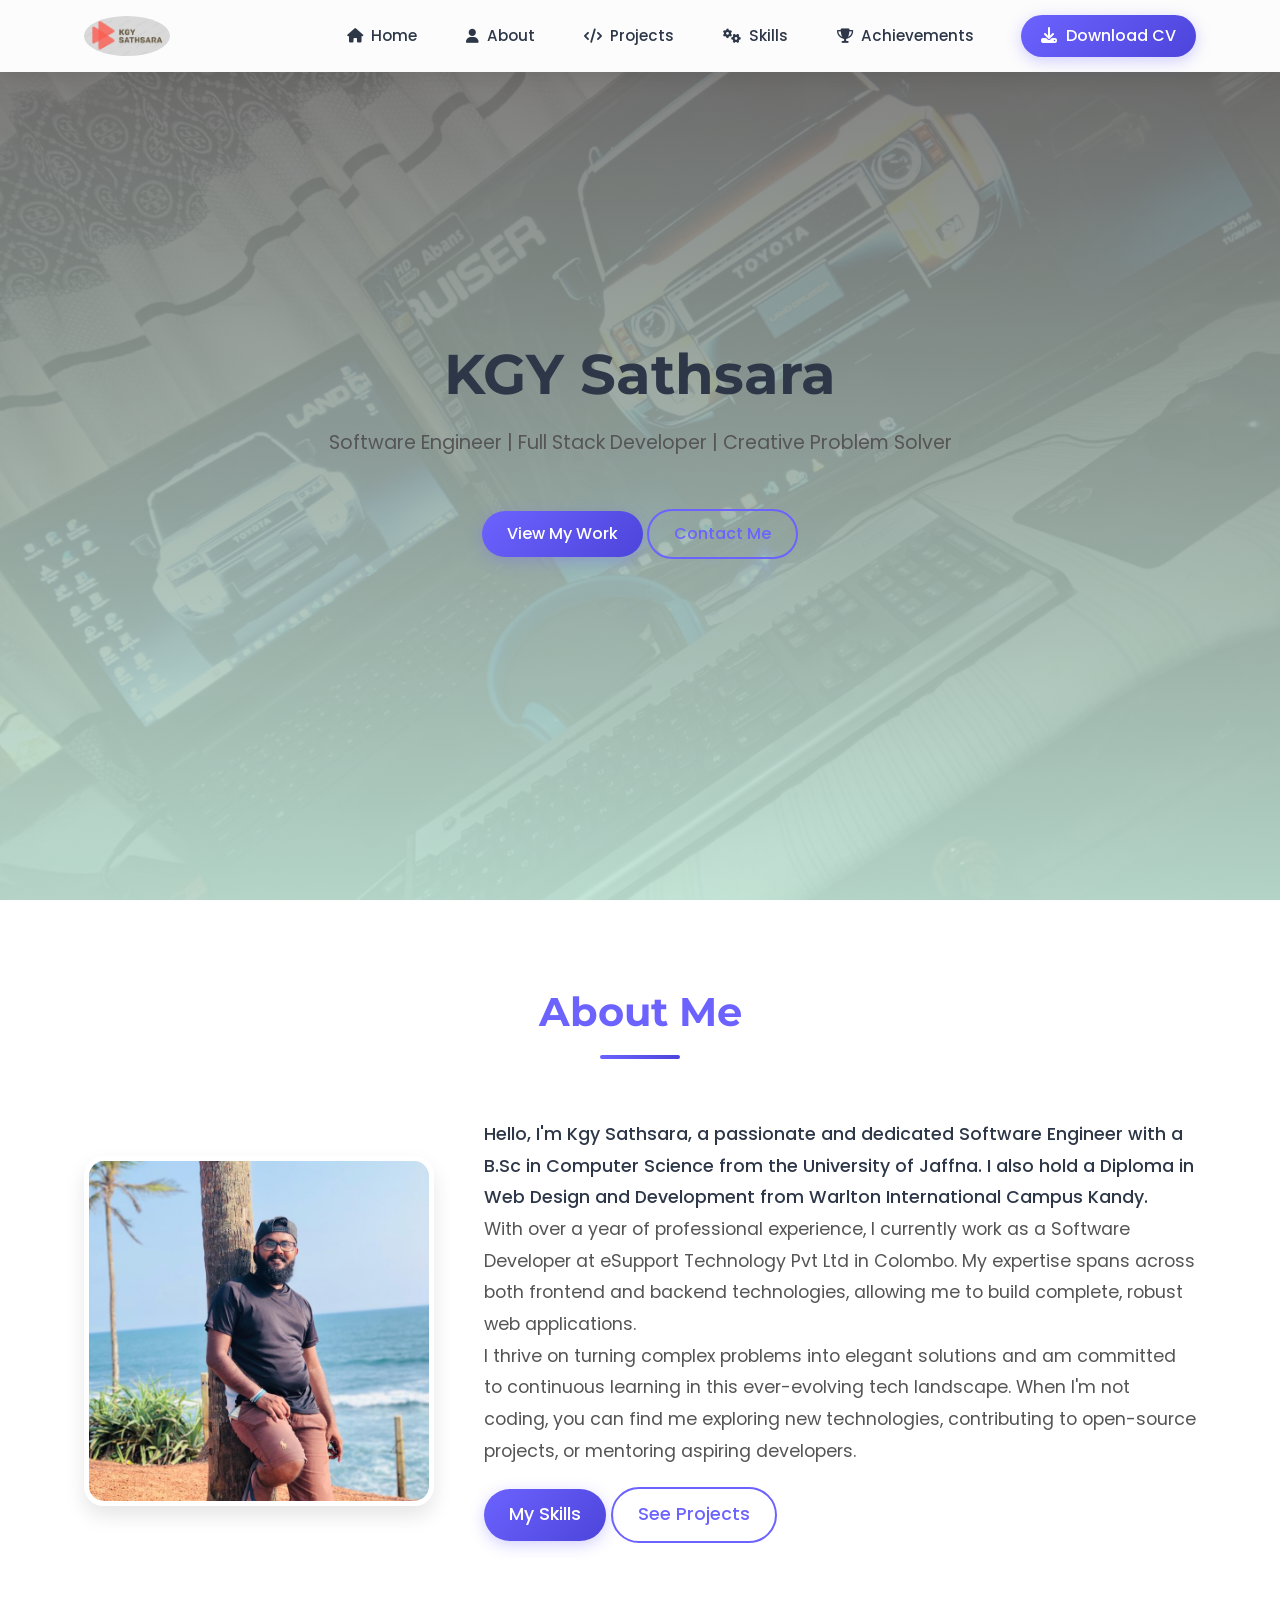
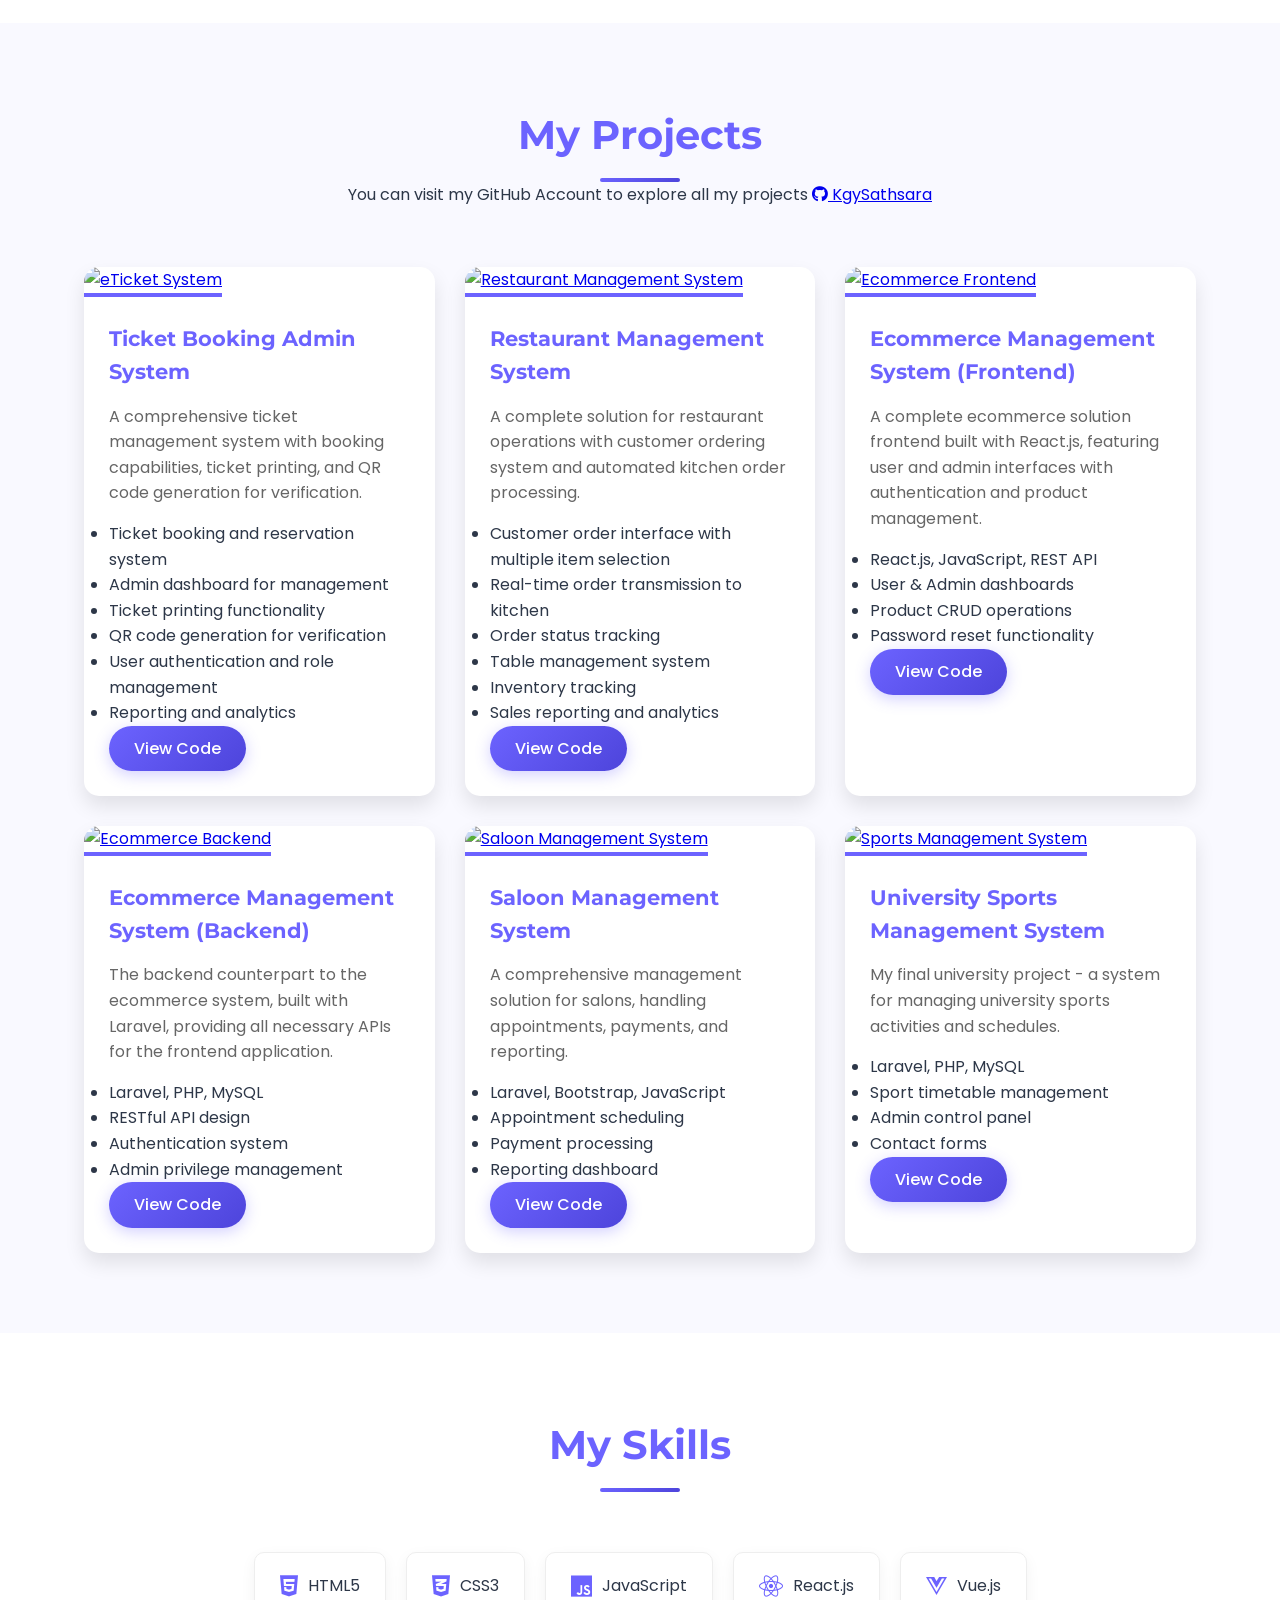
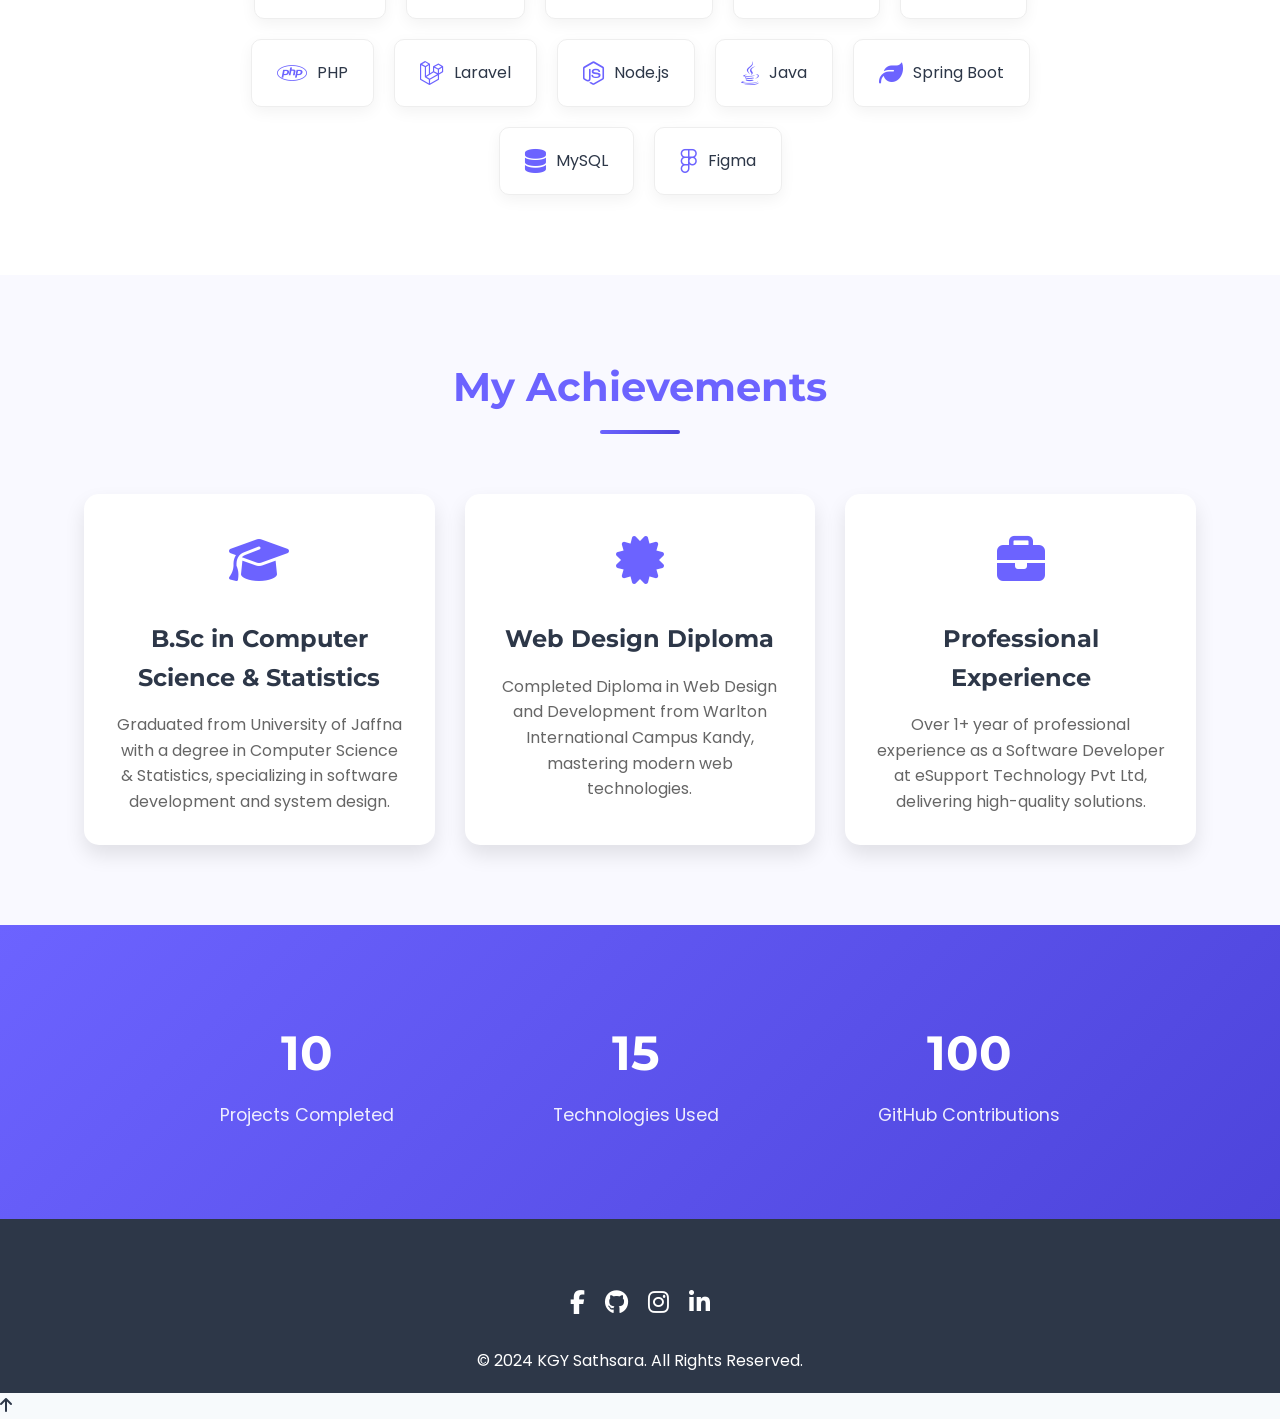
==== index.html @ 672bf0e6 "change UI" ====
<!DOCTYPE html>
<html lang="en">
<head>
    <meta charset="UTF-8">
    <meta name="viewport" content="width=device-width, initial-scale=1.0">
    <title>KGY Sathsara | Software Engineer</title>
    <link rel="stylesheet" href="https://cdnjs.cloudflare.com/ajax/libs/font-awesome/6.4.0/css/all.min.css">
    <link href="https://fonts.googleapis.com/css2?family=Poppins:wght@300;400;500;600;700&family=Montserrat:wght@400;600;700&display=swap" rel="stylesheet">
    <style>
        :root {
            --primary: #6c63ff;
            --secondary: #4d44db;
            --accent: #ff6584;
            --dark: #2d3748;
            --light: #f7fafc;
            --gradient: linear-gradient(135deg, var(--primary), var(--secondary));
            --shadow: 0 10px 20px rgba(0,0,0,0.1);
            --transition: all 0.3s ease;
        }
    
        * {
            margin: 0;
            padding: 0;
            box-sizing: border-box;
        }
    
        body {
            font-family: 'Poppins', sans-serif;
            line-height: 1.6;
            color: var(--dark);
            background-color: var(--light);
            overflow-x: hidden;
        }
    
        h1, h2, h3, h4 {
            font-family: 'Montserrat', sans-serif;
            font-weight: 700;
        }
    
        .container {
            width: 90%;
            max-width: 1200px;
            margin: 0 auto;
            padding: 0 20px;
        }
    
        section {
            padding: 80px 0;
        }
    
        .section-title {
            text-align: center;
            margin-bottom: 60px;
            position: relative;
        }
    
        .section-title h2 {
            font-size: 2.5rem;
            color: var(--primary);
            display: inline-block;
            position: relative;
            padding-bottom: 15px;
        }
    
        .section-title h2::after {
            content: '';
            position: absolute;
            bottom: 0;
            left: 50%;
            transform: translateX(-50%);
            width: 80px;
            height: 4px;
            background: var(--gradient);
            border-radius: 2px;
        }
    
        /* Header & Navigation */
        header {
            position: fixed;
            top: 0;
            left: 0;
            width: 100%;
            z-index: 1000;
            background-color: rgba(255, 255, 255, 0.98);
            box-shadow: 0 2px 20px rgba(0, 0, 0, 0.1);
            transition: var(--transition);
            backdrop-filter: blur(10px);
            -webkit-backdrop-filter: blur(10px);
        }
    
        header.scrolled {
            box-shadow: 0 5px 30px rgba(0, 0, 0, 0.15);
        }
    
        nav {
            display: flex;
            justify-content: space-between;
            align-items: center;
            padding: 15px 0;
        }
    
        .logo {
            display: flex;
            align-items: center;
            gap: 10px;
        }
    
        .logo img {
            height: 40px;
            width: auto;
            border-radius: 50%;
            transition: var(--transition);
        }
    
        .logo-text {
            font-family: 'Montserrat', sans-serif;
            font-weight: 700;
            font-size: 1.2rem;
            color: var(--dark);
        }
    
        .nav-links {
            display: flex;
            list-style: none;
            align-items: center;
        }
    
        .nav-links li {
            margin-left: 25px;
        }
    
        .nav-item {
            text-decoration: none;
            color: var(--dark);
            font-weight: 500;
            font-size: 0.95rem;
            transition: var(--transition);
            display: flex;
            align-items: center;
            gap: 8px;
            padding: 8px 12px;
            border-radius: 8px;
        }
    
        .nav-item:hover {
            color: var(--primary);
            background: rgba(108, 99, 255, 0.1);
        }
    
        .nav-item i {
            font-size: 0.9rem;
        }
    
        .nav-btn {
            padding: 8px 20px !important;
            margin-left: 10px;
        }
    
        .nav-btn i {
            margin-right: 5px;
        }
    
        .burger {
            display: none;
            cursor: pointer;
            flex-direction: column;
            justify-content: space-between;
            width: 24px;
            height: 18px;
        }
    
        .burger-line {
            height: 2px;
            width: 100%;
            background-color: var(--dark);
            transition: var(--transition);
        }
    
        .burger.active .burger-line:nth-child(1) {
            transform: translateY(8px) rotate(45deg);
        }
    
        .burger.active .burger-line:nth-child(2) {
            opacity: 0;
        }
    
        .burger.active .burger-line:nth-child(3) {
            transform: translateY(-8px) rotate(-45deg);
        }
    
        /* Responsive Navigation */
        @media (max-width: 992px) {
            .nav-links li {
                margin-left: 15px;
            }
        }
    
        @media (max-width: 768px) {
            .nav-links {
                position: fixed;
                top: 70px;
                left: -100%;
                width: 80%;
                height: calc(100vh - 70px);
                background: white;
                flex-direction: column;
                align-items: flex-start;
                justify-content: flex-start;
                transition: var(--transition);
                box-shadow: 5px 10px 30px rgba(0, 0, 0, 0.1);
                padding: 30px;
                border-radius: 0 15px 15px 0;
            }
    
            .nav-links.active {
                left: 0;
            }
    
            .nav-links li {
                margin: 0 0 20px 0;
                width: 100%;
            }
    
            .nav-item {
                padding: 12px 15px;
                width: 100%;
            }
    
            .nav-btn {
                margin: 20px 0 0 0;
                width: 100%;
                text-align: center;
                justify-content: center;
            }
    
            .burger {
                display: flex;
            }
        }
    
        /* Hero Section */
        #home {
            height: 100vh;
            display: flex;
            align-items: center;
            background: linear-gradient(rgba(110, 106, 106, 0.9), rgba(197, 233, 219, 0.9)), 
                        url('./images/home.jpg') no-repeat center center/cover;
            text-align: center;
        }
    
        .home-content {
            max-width: 800px;
            margin: 0 auto;
        }
    
        .home-content h1 {
            font-size: 3.5rem;
            margin-bottom: 20px;
            color: var(--dark);
            line-height: 1.2;
        }
    
        .home-content p {
            font-size: 1.2rem;
            margin-bottom: 30px;
            color: #555;
        }
    
        .home-content .btn {
            margin-top: 20px;
        }
    
        /* Buttons */
        .btn {
            display: inline-block;
            background: var(--gradient);
            color: white;
            padding: 10px 25px;
            border-radius: 30px;
            text-decoration: none;
            font-weight: 500;
            transition: var(--transition);
            box-shadow: 0 4px 15px rgba(108, 99, 255, 0.3);
            border: none;
            cursor: pointer;
        }
    
        .btn:hover {
            transform: translateY(-3px);
            box-shadow: 0 7px 20px rgba(108, 99, 255, 0.4);
        }
    
        .btn-outline {
            background: transparent;
            border: 2px solid var(--primary);
            color: var(--primary);
            box-shadow: none;
        }
    
        .btn-outline:hover {
            background: var(--gradient);
            color: white;
        }
    
        /* About Section */
        .about-section {
            background-color: white;
        }
    
        .about-content {
            display: flex;
            align-items: center;
            gap: 50px;
        }
    
        .profile-photo {
            width: 350px;
            height: 350px;
            border-radius: 20px;
            object-fit: cover;
            box-shadow: var(--shadow);
            border: 5px solid white;
        }
    
        .about-text {
            flex: 1;
            font-size: 1.1rem;
            line-height: 1.8;
            color: #555;
        }
    
        .about-text b {
            color: var(--dark);
            font-weight: 500;
        }
    
        /* Projects Section */
        .projects {
            background-color: #f9f9ff;
        }
    
        .project-grid {
            display: grid;
            grid-template-columns: repeat(auto-fill, minmax(350px, 1fr));
            gap: 30px;
        }
    
        .project {
            background: white;
            border-radius: 15px;
            overflow: hidden;
            box-shadow: var(--shadow);
            transition: var(--transition);
        }
    
        .project:hover {
            transform: translateY(-10px);
            box-shadow: 0 15px 30px rgba(0,0,0,0.15);
        }
    
        .project img {
            width: 100%;
            height: 200px;
            object-fit: cover;
            border-bottom: 4px solid var(--primary);
        }
    
        .project-content {
            padding: 25px;
        }
    
        .project h3 {
            font-size: 1.3rem;
            margin-bottom: 15px;
            color: var(--primary);
        }
    
        .project p {
            margin-bottom: 15px;
            color: #666;
        }
    
        /* Skills Section */
        .skills {
            background-color: white;
        }
    
        .skills-container {
            display: flex;
            flex-wrap: wrap;
            justify-content: center;
            gap: 20px;
            max-width: 800px;
            margin: 0 auto;
        }
    
        .skill-card {
            background: white;
            border-radius: 10px;
            padding: 20px 25px;
            box-shadow: 0 5px 15px rgba(0,0,0,0.05);
            transition: var(--transition);
            display: flex;
            align-items: center;
            gap: 10px;
            border: 1px solid #eee;
        }
    
        .skill-card:hover {
            transform: translateY(-5px);
            box-shadow: 0 10px 25px rgba(108, 99, 255, 0.1);
            border-color: var(--primary);
        }
    
        .skill-card i {
            font-size: 1.5rem;
            color: var(--primary);
        }
    
        /* Contact Section */
        .contact {
            background-color: #f9f9ff;
        }
    
        .contact-form {
            max-width: 600px;
            margin: 0 auto;
            background: white;
            padding: 40px;
            border-radius: 15px;
            box-shadow: var(--shadow);
        }
    
        .form-group {
            margin-bottom: 25px;
        }
    
        .form-group label {
            display: block;
            margin-bottom: 8px;
            font-weight: 500;
            color: var(--dark);
        }
    
        .form-group input,
        .form-group textarea {
            width: 100%;
            padding: 12px 15px;
            border: 1px solid #ddd;
            border-radius: 8px;
            font-family: 'Poppins', sans-serif;
            transition: var(--transition);
        }
    
        .form-group input:focus,
        .form-group textarea:focus {
            outline: none;
            border-color: var(--primary);
            box-shadow: 0 0 0 3px rgba(108, 99, 255, 0.2);
        }
    
        .form-group textarea {
            min-height: 150px;
            resize: vertical;
        }
    
        /* Footer */
        footer {
            background: var(--dark);
            color: white;
            padding: 40px 0 20px;
            text-align: center;
        }
    
        .social-icons {
            display: flex;
            justify-content: center;
            gap: 20px;
            margin: 25px 0;
        }
    
        .social-icons a {
            color: white;
            font-size: 1.5rem;
            transition: var(--transition);
        }
    
        .social-icons a:hover {
            color: var(--primary);
        }

        .achievements {
            background-color: #f9f9ff;
        }

        .achievements-container {
            display: grid;
            grid-template-columns: repeat(auto-fit, minmax(300px, 1fr));
            gap: 30px;
            max-width: 1200px;
            margin: 0 auto;
        }

        .achievement-card {
            background: white;
            border-radius: 15px;
            padding: 30px;
            box-shadow: var(--shadow);
            transition: var(--transition);
            text-align: center;
        }

        .achievement-card:hover {
            transform: translateY(-5px);
            box-shadow: 0 15px 30px rgba(0,0,0,0.15);
        }

        .achievement-icon {
            font-size: 3rem;
            color: var(--primary);
            margin-bottom: 20px;
        }

        .achievement-card h3 {
            font-size: 1.5rem;
            margin-bottom: 15px;
            color: var(--dark);
        }

        .achievement-card p {
            color: #666;
            margin-bottom: 0;
        }

        /* Stats Counter Section */
        .stats {
            background: var(--gradient);
            color: white;
            padding: 60px 0;
            text-align: center;
        }

        .stats-container {
            display: flex;
            justify-content: space-around;
            flex-wrap: wrap;
            max-width: 1000px;
            margin: 0 auto;
        }

        .stat-item {
            padding: 20px;
            margin: 10px;
        }

        .stat-number {
            font-size: 3rem;
            font-weight: 700;
            margin-bottom: 10px;
            font-family: 'Montserrat', sans-serif;
        }

        .stat-label {
            font-size: 1.1rem;
            opacity: 0.9;
        }
    </style>
    </style>
    
</head>
<body>
<!-- Header -->
<header id="header">
    <div class="container">
        <nav>
            <div class="logo">
                <img src="./images/kgys.png" alt="KGY Sathsara Logo">
            </div>
            <ul class="nav-links" id="navLinks">
                <li><a href="#home" class="nav-item"><i class="fas fa-home"></i> Home</a></li>
                <li><a href="#about" class="nav-item"><i class="fas fa-user"></i> About</a></li>
                <li><a href="#projects" class="nav-item"><i class="fas fa-code"></i> Projects</a></li>
                <li><a href="#skills" class="nav-item"><i class="fas fa-cogs"></i> Skills</a></li>
                <li><a href="#achievements" class="nav-item"><i class="fas fa-trophy"></i> Achievements</a></li>
                <li><a href="./images/CV1.pdf" class="btn nav-btn" download><i class="fas fa-download"></i> Download CV</a></li>
            </ul>
            <div class="burger" id="burger">
                <div class="burger-line"></div>
                <div class="burger-line"></div>
                <div class="burger-line"></div>
            </div>
        </nav>
    </div>
</header>

    <!-- Hero Section -->
    <section id="home">
        <div class="container">
            <div class="home-content fade-in">
                <h1>KGY Sathsara</h1>
                <p>Software Engineer | Full Stack Developer | Creative Problem Solver</p>
                <div class="btn-group">
                    <a href="#projects" class="btn">View My Work</a>
                    <a href="#contact" class="btn btn-outline">Contact Me</a>
                </div>
            </div>
        </div>
    </section>

    <!-- About Section -->
    <section id="about" class="about-section">
        <div class="container">
            <div class="section-title">
                <h2>About Me</h2>
            </div>
            <div class="about-content">
                <img src="./images/myphoto.jpg" alt="KGY Sathsara" class="profile-photo fade-in">
                <div class="about-text fade-in delay-1">
                    <p><b>Hello, I'm Kgy Sathsara, a passionate and dedicated Software Engineer 
                    with a B.Sc in Computer Science from the University of Jaffna. I also 
                    hold a Diploma in Web Design and Development from Warlton International 
                    Campus Kandy.</b></p>
                    
                    <p>With over a year of professional experience, I currently work as a Software Developer at eSupport Technology Pvt Ltd in Colombo. My expertise spans across both frontend and backend technologies, allowing me to build complete, robust web applications.</p>
                    
                    <p>I thrive on turning complex problems into elegant solutions and am committed to continuous learning in this ever-evolving tech landscape. When I'm not coding, you can find me exploring new technologies, contributing to open-source projects, or mentoring aspiring developers.</p>
                    
                    <div class="btn-group" style="margin-top: 20px;">
                        <a href="#skills" class="btn">My Skills</a>
                        <a href="#projects" class="btn btn-outline">See Projects</a>
                    </div>
                </div>
            </div>
        </div>
    </section>

    <!-- Projects Section -->
    <section id="projects" class="projects">
        <div class="container">
            <div class="section-title">
                <h2>My Projects</h2>
                <p class="github-invite fade-in">You can visit my GitHub Account to explore all my projects 
                    <a href="https://github.com/KgySathsara" target="_blank" class="github-link">
                        <i class="fab fa-github"></i> KgySathsara
                    </a>
                </p>
            </div>
            <div class="project-grid">
                <!-- Project 1 - eTicket System -->
                <div class="project fade-in">
                    <a href="https://github.com/KgySathsara/eTicket_system" target="_blank">
                        <img src="https://images.unsplash.com/photo-1507676184212-d03ab07a01bf?ixlib=rb-1.2.1&auto=format&fit=crop&w=1350&q=80" alt="eTicket System">
                    </a>
                    <div class="project-content">
                        <h3>Ticket Booking Admin System</h3>
                        <p>A comprehensive ticket management system with booking capabilities, ticket printing, and QR code generation for verification.</p>
                        <ul>
                            <li>Ticket booking and reservation system</li>
                            <li>Admin dashboard for management</li>
                            <li>Ticket printing functionality</li>
                            <li>QR code generation for verification</li>
                            <li>User authentication and role management</li>
                            <li>Reporting and analytics</li>
                        </ul>
                        <a href="https://github.com/KgySathsara/eTicket_system" class="btn" target="_blank">View Code</a>
                    </div>
                </div>
                
                <!-- Project 1 - Restaurant Management System -->
                <div class="project fade-in">
                    <a href="https://github.com/KgySathsara/Restaurant-Management-System" target="_blank">
                        <img src="https://images.unsplash.com/photo-1517248135467-4c7edcad34c4?ixlib=rb-1.2.1&auto=format&fit=crop&w=1350&q=80" alt="Restaurant Management System">
                    </a>
                    <div class="project-content">
                        <h3>Restaurant Management System</h3>
                        <p>A complete solution for restaurant operations with customer ordering system and automated kitchen order processing.</p>
                        <ul>
                            <li>Customer order interface with multiple item selection</li>
                            <li>Real-time order transmission to kitchen</li>
                            <li>Order status tracking</li>
                            <li>Table management system</li>
                            <li>Inventory tracking</li>
                            <li>Sales reporting and analytics</li>
                        </ul>
                        <a href="https://github.com/KgySathsara/Restaurant-Management-System" class="btn" target="_blank">View Code</a>
                    </div>
                </div>
                
                <!-- Project 2 -->
                <div class="project fade-in delay-1">
                    <a href="https://github.com/KgySathsara/ecommerce-frontend" target="_blank">
                        <img src="https://images.unsplash.com/photo-1555529669-e69e7aa0ba9a?ixlib=rb-1.2.1&auto=format&fit=crop&w=1350&q=80" alt="Ecommerce Frontend">
                    </a>
                    <div class="project-content">
                        <h3>Ecommerce Management System (Frontend)</h3>
                        <p>A complete ecommerce solution frontend built with React.js, featuring user and admin interfaces with authentication and product management.</p>
                        <ul>
                            <li>React.js, JavaScript, REST API</li>
                            <li>User & Admin dashboards</li>
                            <li>Product CRUD operations</li>
                            <li>Password reset functionality</li>
                        </ul>
                        <a href="https://github.com/KgySathsara/ecommerce-frontend" class="btn" target="_blank">View Code</a>
                    </div>
                </div>
                
                <!-- Project 3 -->
                <div class="project fade-in delay-2">
                    <a href="https://github.com/KgySathsara/ecommerce-backend" target="_blank">
                        <img src="https://images.unsplash.com/photo-1556740738-b6a63e27c4df?ixlib=rb-1.2.1&auto=format&fit=crop&w=1350&q=80" alt="Ecommerce Backend">
                    </a>
                    <div class="project-content">
                        <h3>Ecommerce Management System (Backend)</h3>
                        <p>The backend counterpart to the ecommerce system, built with Laravel, providing all necessary APIs for the frontend application.</p>
                        <ul>
                            <li>Laravel, PHP, MySQL</li>
                            <li>RESTful API design</li>
                            <li>Authentication system</li>
                            <li>Admin privilege management</li>
                        </ul>
                        <a href="https://github.com/KgySathsara/ecommerce-backend" class="btn" target="_blank">View Code</a>
                    </div>
                </div>
                
                <!-- Project 4 -->
                <div class="project fade-in delay-3">
                    <a href="https://github.com/KgySathsara/Sallon_Managment_System" target="_blank">
                        <img src="https://images.unsplash.com/photo-1522337360788-8b13dee7a37e?ixlib=rb-1.2.1&auto=format&fit=crop&w=1350&q=80" alt="Saloon Management System">
                    </a>
                    <div class="project-content">
                        <h3>Saloon Management System</h3>
                        <p>A comprehensive management solution for salons, handling appointments, payments, and reporting.</p>
                        <ul>
                            <li>Laravel, Bootstrap, JavaScript</li>
                            <li>Appointment scheduling</li>
                            <li>Payment processing</li>
                            <li>Reporting dashboard</li>
                        </ul>
                        <a href="https://github.com/KgySathsara/Sallon_Managment_System" class="btn" target="_blank">View Code</a>
                    </div>
                </div>
                
                <!-- Project 4 -->
                <div class="project fade-in delay-3">
                    <a href="https://github.com/KgySathsara/Campus_Group_Project" target="_blank">
                        <img src="https://images.unsplash.com/photo-1571902943202-507ec2618e8f?ixlib=rb-1.2.1&auto=format&fit=crop&w=1350&q=80" alt="Sports Management System">
                    </a>
                    <div class="project-content">
                        <h3>University Sports Management System</h3>
                        <p>My final university project - a system for managing university sports activities and schedules.</p>
                        <ul>
                            <li>Laravel, PHP, MySQL</li>
                            <li>Sport timetable management</li>
                            <li>Admin control panel</li>
                            <li>Contact forms</li>
                        </ul>
                        <a href="https://github.com/KgySathsara/Campus_Group_Project" class="btn" target="_blank">View Code</a>
                    </div>
                </div>
            </div>
        </div>
    </section>

    <!-- Skills Section -->
    <section id="skills" class="skills">
        <div class="container">
            <div class="section-title">
                <h2>My Skills</h2>
            </div>
            <div class="skills-container">
                <div class="skill-card fade-in">
                    <i class="fab fa-html5"></i>
                    <span>HTML5</span>
                </div>
                <div class="skill-card fade-in delay-1">
                    <i class="fab fa-css3-alt"></i>
                    <span>CSS3</span>
                </div>
                <div class="skill-card fade-in delay-2">
                    <i class="fab fa-js"></i>
                    <span>JavaScript</span>
                </div>
                <div class="skill-card fade-in delay-3">
                    <i class="fab fa-react"></i>
                    <span>React.js</span>
                </div>
                <div class="skill-card fade-in">
                    <i class="fab fa-vuejs"></i>
                    <span>Vue.js</span>
                </div>
                <div class="skill-card fade-in delay-1">
                    <i class="fab fa-php"></i>
                    <span>PHP</span>
                </div>
                <div class="skill-card fade-in delay-2">
                    <i class="fab fa-laravel"></i>
                    <span>Laravel</span>
                </div>
                <div class="skill-card fade-in delay-3">
                    <i class="fab fa-node-js"></i>
                    <span>Node.js</span>
                </div>
                <div class="skill-card fade-in">
                    <i class="fab fa-java"></i>
                    <span>Java</span>
                </div>
                <div class="skill-card fade-in delay-1">
                    <i class="fas fa-leaf"></i>
                    <span>Spring Boot</span>
                </div>
                <div class="skill-card fade-in delay-2">
                    <i class="fas fa-database"></i>
                    <span>MySQL</span>
                </div>
                <div class="skill-card fade-in delay-3">
                    <i class="fab fa-figma"></i>
                    <span>Figma</span>
                </div>
            </div>
        </div>
    </section>

    <!-- Contact Section -->
    <section id="achievements" class="achievements">
        <div class="container">
            <div class="section-title">
                <h2>My Achievements</h2>
            </div>
            <div class="achievements-container">
                <div class="achievement-card fade-in">
                    <div class="achievement-icon">
                        <i class="fas fa-graduation-cap"></i>
                    </div>
                    <h3>B.Sc in Computer Science & Statistics</h3>
                    <p>Graduated from University of Jaffna with a degree in Computer Science & Statistics, specializing in software development and system design.</p>
                </div>
                
                <div class="achievement-card fade-in delay-1">
                    <div class="achievement-icon">
                        <i class="fas fa-certificate"></i>
                    </div>
                    <h3>Web Design Diploma</h3>
                    <p>Completed Diploma in Web Design and Development from Warlton International Campus Kandy, mastering modern web technologies.</p>
                </div>
                
                <div class="achievement-card fade-in delay-2">
                    <div class="achievement-icon">
                        <i class="fas fa-briefcase"></i>
                    </div>
                    <h3>Professional Experience</h3>
                    <p>Over 1+ year of professional experience as a Software Developer at eSupport Technology Pvt Ltd, delivering high-quality solutions.</p>
                </div>
            </div>
        </div>
    </section>

    <!-- Add Stats Counter Section -->
    <section class="stats">
        <div class="container">
            <div class="stats-container">
                <div class="stat-item fade-in">
                    <div class="stat-number" data-count="10">0</div>
                    <div class="stat-label">Projects Completed</div>
                </div>
                <div class="stat-item fade-in delay-1">
                    <div class="stat-number" data-count="15">0</div>
                    <div class="stat-label">Technologies Used</div>
                </div>
                <div class="stat-item fade-in delay-2">
                    <div class="stat-number" data-count="100">0</div>
                    <div class="stat-label">GitHub Contributions</div>
                </div>
            </div>
        </div>
    </section>

    <!-- Footer -->
    <footer>
        <div class="container">
            <div class="social-icons">
                <a href="https://www.facebook.com/profile.php?id=100013851542158&mibextid=ZbWKwL" target="_blank">
                    <i class="fab fa-facebook-f"></i>
                </a>
                <a href="https://github.com/KgySathsara" target="_blank">
                    <i class="fab fa-github"></i>
                </a>
                <a href="https://instagram.com/yourprofile" target="_blank">
                    <i class="fab fa-instagram"></i>
                </a>
                <a href="https://www.linkedin.com/in/kgy-sathsara/" target="_blank">
                    <i class="fab fa-linkedin-in"></i>
                </a>
            </div>
            <p class="copyright">© 2024 KGY Sathsara. All Rights Reserved.</p>
        </div>
    </footer>

    <!-- Back to Top Button -->
    <div class="back-to-top" id="backToTop">
        <i class="fas fa-arrow-up"></i>
    </div>

    <script>
        // Mobile Navigation
        const burger = document.getElementById('burger');
        const navLinks = document.getElementById('navLinks');

        burger.addEventListener('click', () => {
            navLinks.classList.toggle('active');
            burger.classList.toggle('active');
        });

        // Close mobile menu when clicking on a link
        document.querySelectorAll('.nav-links a').forEach(link => {
            link.addEventListener('click', () => {
                navLinks.classList.remove('active');
                burger.classList.remove('active');
            });
        });

        // Sticky Header
        const header = document.getElementById('header');
        window.addEventListener('scroll', () => {
            if (window.scrollY > 100) {
                header.classList.add('scrolled');
            } else {
                header.classList.remove('scrolled');
            }
        });

        // Back to Top Button
        const backToTop = document.getElementById('backToTop');
        window.addEventListener('scroll', () => {
            if (window.scrollY > 300) {
                backToTop.classList.add('active');
            } else {
                backToTop.classList.remove('active');
            }
        });

        backToTop.addEventListener('click', () => {
            window.scrollTo({
                top: 0,
                behavior: 'smooth'
            });
        });

        // Smooth Scrolling for Anchor Links
        document.querySelectorAll('a[href^="#"]').forEach(anchor => {
            anchor.addEventListener('click', function(e) {
                e.preventDefault();
                
                const targetId = this.getAttribute('href');
                const targetElement = document.querySelector(targetId);
                
                if (targetElement) {
                    window.scrollTo({
                        top: targetElement.offsetTop - 80,
                        behavior: 'smooth'
                    });
                }
            });
        });

        // Animation on Scroll
        const fadeElements = document.querySelectorAll('.fade-in');
        
        const fadeInOnScroll = () => {
            fadeElements.forEach(element => {
                const elementTop = element.getBoundingClientRect().top;
                const windowHeight = window.innerHeight;
                
                if (elementTop < windowHeight - 100) {
                    element.style.opacity = '1';
                    element.style.transform = 'translateY(0)';
                }
            });
        };

        // Initialize elements as invisible
        fadeElements.forEach(element => {
            element.style.opacity = '0';
            element.style.transform = 'translateY(20px)';
            element.style.transition = 'opacity 0.6s ease, transform 0.6s ease';
        });

        window.addEventListener('scroll', fadeInOnScroll);
        window.addEventListener('load', fadeInOnScroll);

        function animateCounters() {
            const counters = document.querySelectorAll('.stat-number');
            const speed = 200;
            
            counters.forEach(counter => {
                const target = +counter.getAttribute('data-count');
                const count = +counter.innerText;
                const increment = target / speed;
                
                if(count < target) {
                    counter.innerText = Math.ceil(count + increment);
                    setTimeout(animateCounters, 1);
                } else {
                    counter.innerText = target;
                }
            });
        }

        // Initialize counters when section is in view
        const statsSection = document.querySelector('.stats');
        const observer = new IntersectionObserver((entries) => {
            entries.forEach(entry => {
                if(entry.isIntersecting) {
                    animateCounters();
                    observer.unobserve(entry.target);
                }
            });
        }, { threshold: 0.5 });

        observer.observe(statsSection);
    </script>
</body>
</html>
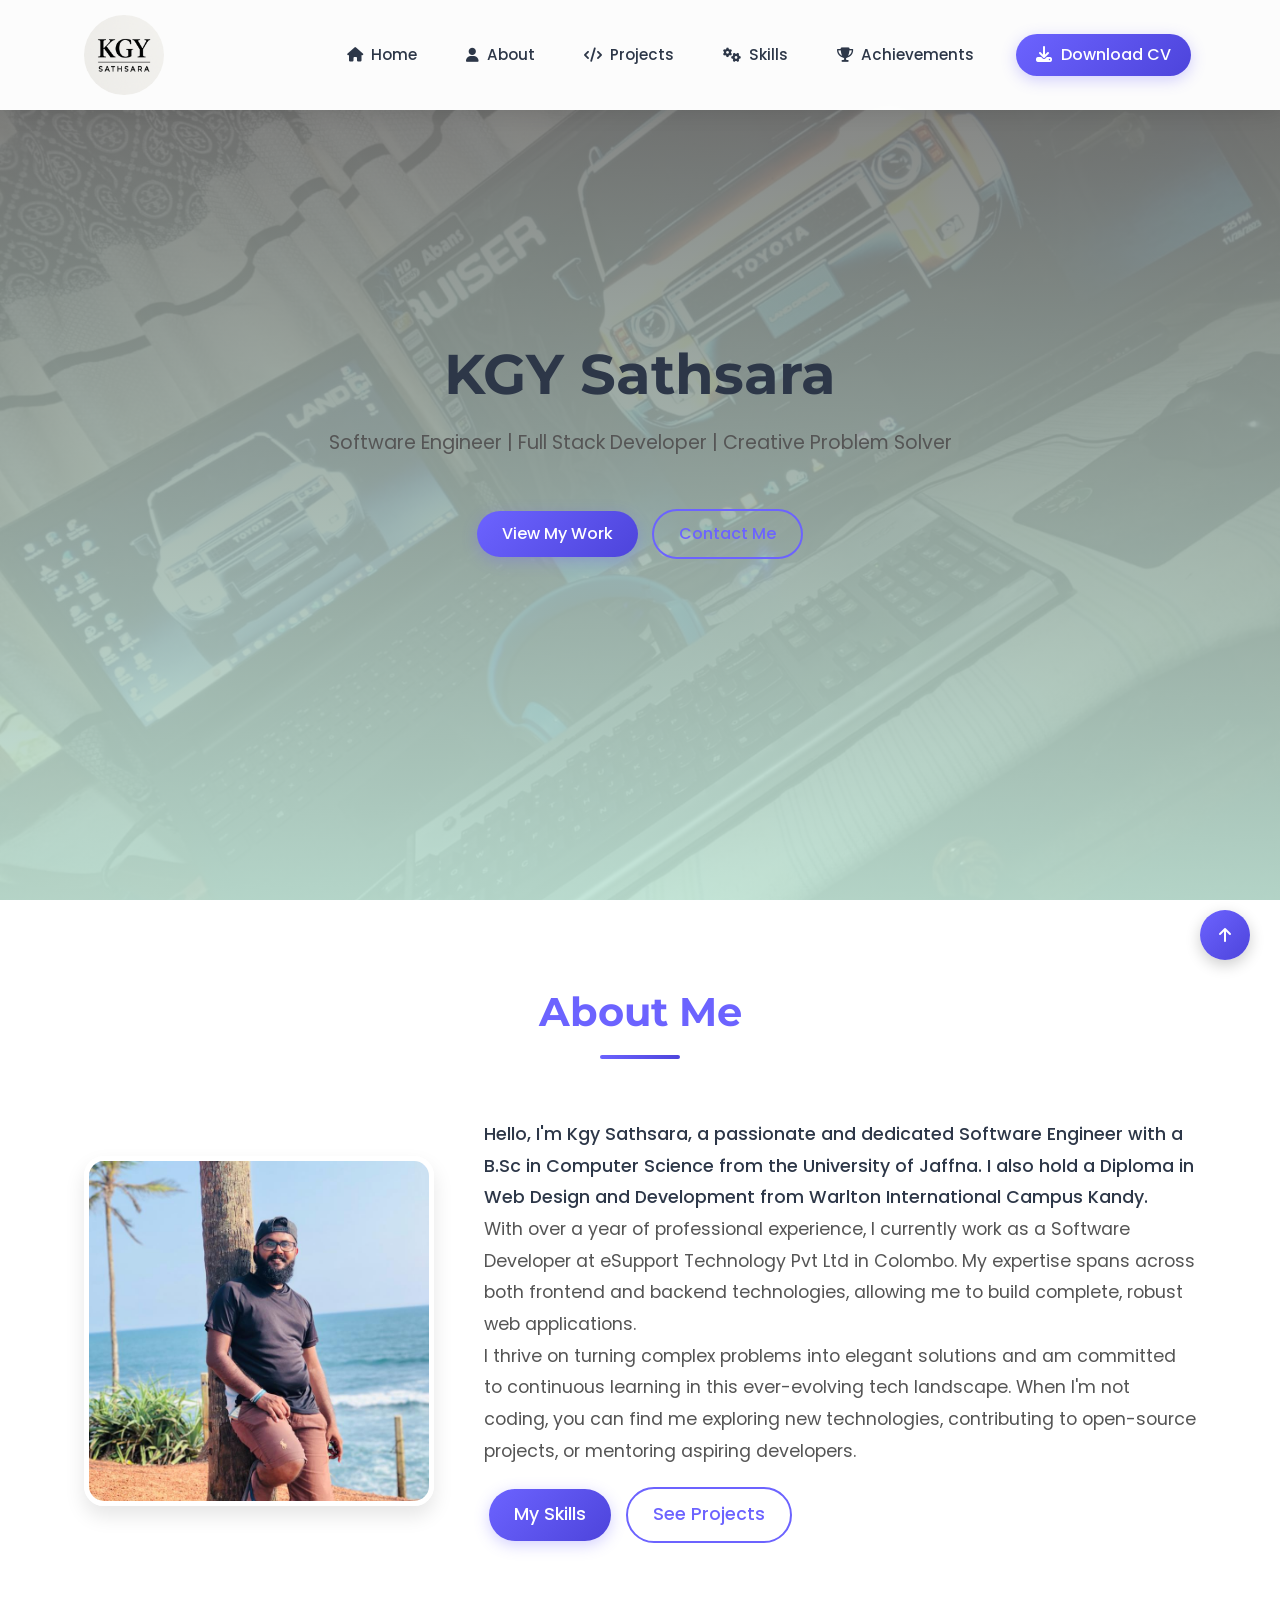
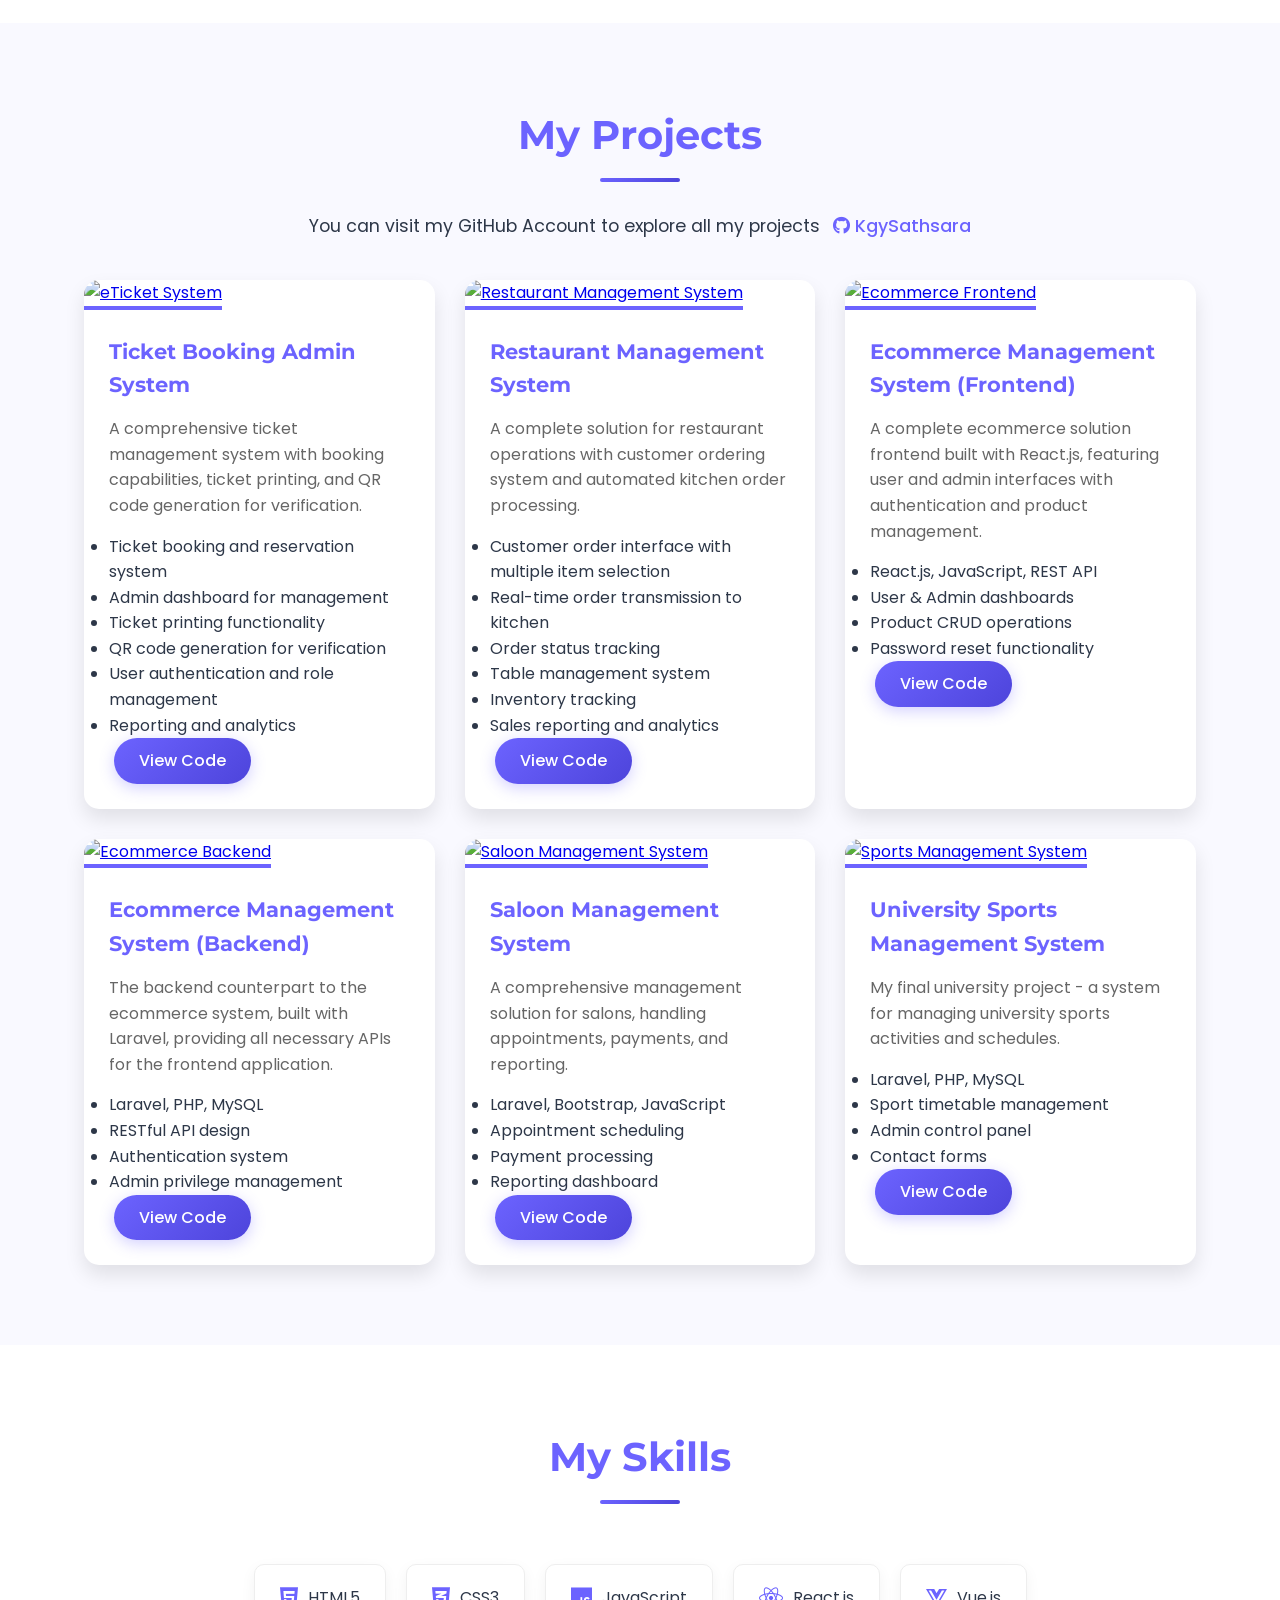
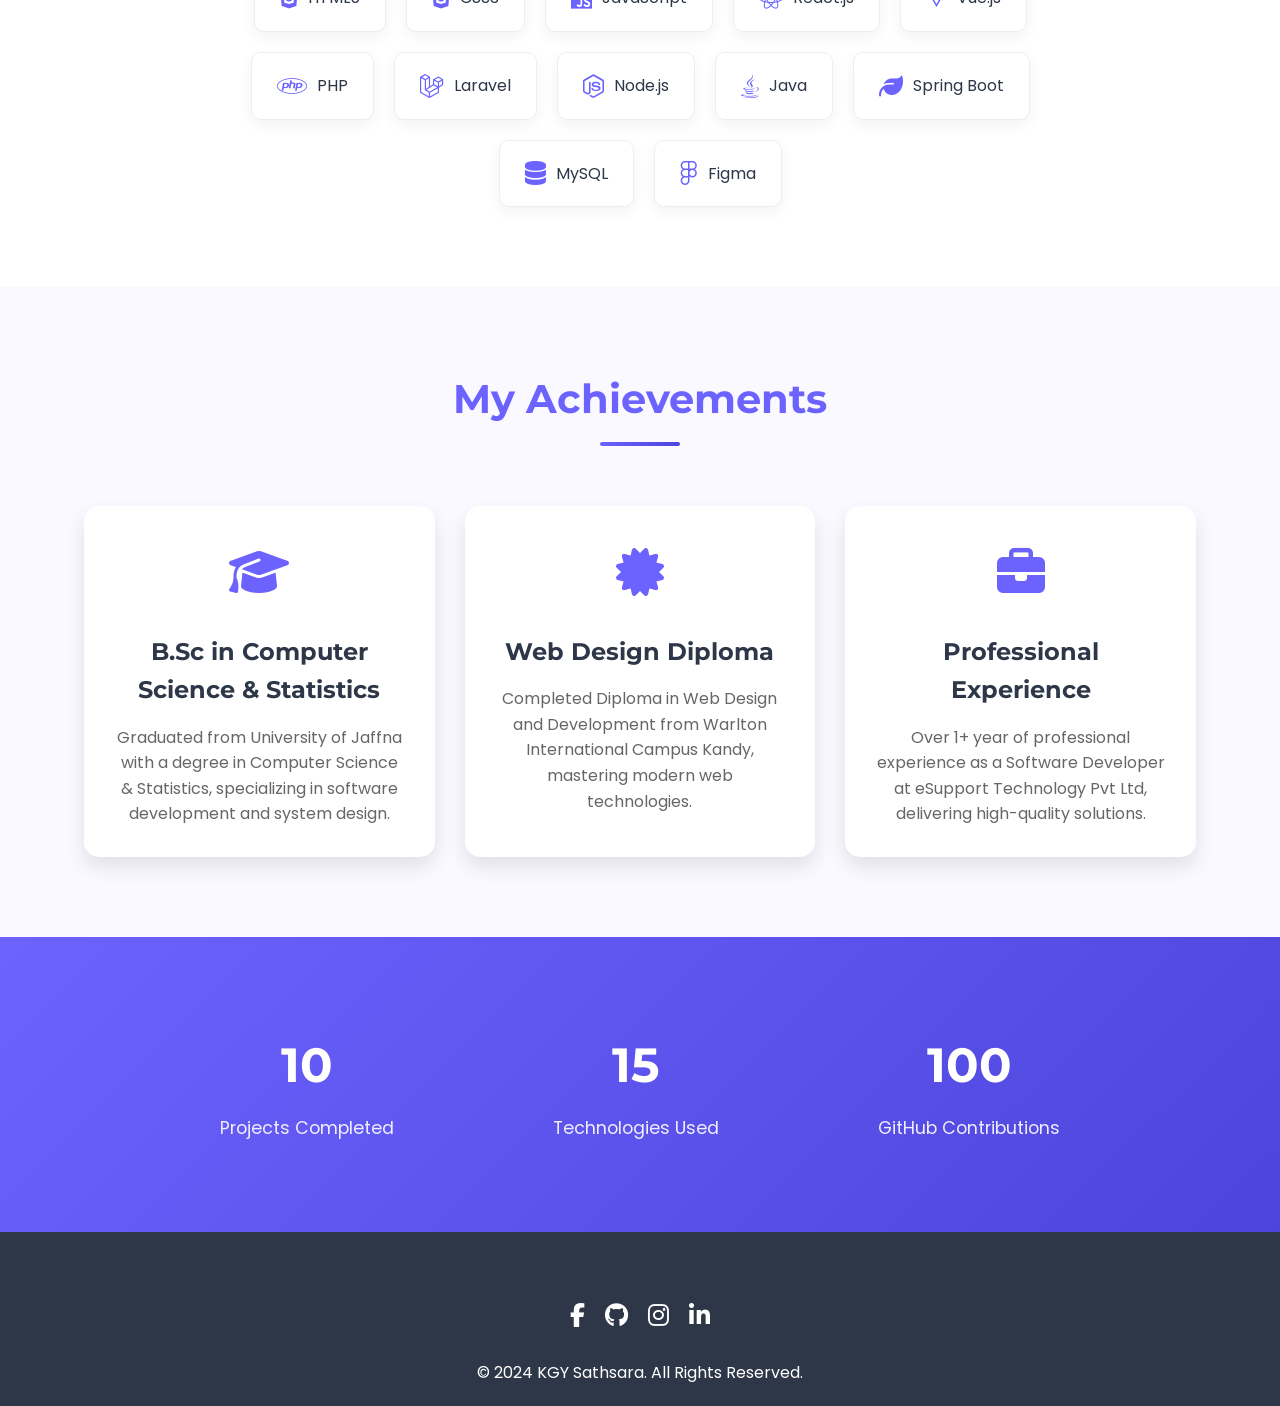
==== commit e37a0c1c: "new update" ====
--- a/index.html
+++ b/index.html
@@ -47,11 +47,64 @@
         section {
             padding: 80px 0;
         }
+
+        .github-invite {
+            text-align: center;
+            font-size: 1.1rem;
+            margin: 30px 0;
+            color: var(--dark);
+        }
+
+        .github-link {
+            color: var(--primary);
+            font-weight: 600;
+            margin-left: 8px;
+            text-decoration: none;
+        }
+
+        .github-link:hover {
+            text-decoration: underline;
+        }
+
+        
+        /* Added mobile responsive section padding */
+        @media (max-width: 768px) {
+            section {
+                padding: 60px 0;
+            }
+        }
+        
+        @media (max-width: 480px) {
+            section {
+                padding: 40px 0;
+            }
+        }
     
         .section-title {
             text-align: center;
             margin-bottom: 60px;
             position: relative;
+        }
+        
+        /* Mobile responsive section title */
+        @media (max-width: 768px) {
+            .section-title {
+                margin-bottom: 40px;
+            }
+            
+            .section-title h2 {
+                font-size: 2rem !important;
+            }
+        }
+        
+        @media (max-width: 480px) {
+            .section-title {
+                margin-bottom: 30px;
+            }
+            
+            .section-title h2 {
+                font-size: 1.8rem !important;
+            }
         }
     
         .section-title h2 {
@@ -106,7 +159,7 @@
         }
     
         .logo img {
-            height: 40px;
+            height: 80px;
             width: auto;
             border-radius: 50%;
             transition: var(--transition);
@@ -210,6 +263,7 @@
                 box-shadow: 5px 10px 30px rgba(0, 0, 0, 0.1);
                 padding: 30px;
                 border-radius: 0 15px 15px 0;
+                z-index: 1001; /* Added z-index to ensure it appears above other content */
             }
     
             .nav-links.active {
@@ -268,6 +322,38 @@
     
         .home-content .btn {
             margin-top: 20px;
+        }
+        
+        /* Mobile responsive hero section */
+        @media (max-width: 768px) {
+            .home-content h1 {
+                font-size: 2.8rem;
+            }
+            
+            .home-content p {
+                font-size: 1.1rem;
+            }
+        }
+        
+        @media (max-width: 480px) {
+            .home-content h1 {
+                font-size: 2.2rem;
+            }
+            
+            .home-content p {
+                font-size: 1rem;
+            }
+            
+            .btn-group {
+                display: flex;
+                flex-direction: column;
+                gap: 15px;
+                align-items: center;
+            }
+            
+            .btn {
+                width: 80% !important;
+            }
         }
     
         /* Buttons */
@@ -283,6 +369,7 @@
             box-shadow: 0 4px 15px rgba(108, 99, 255, 0.3);
             border: none;
             cursor: pointer;
+            margin: 0 5px;
         }
     
         .btn:hover {
@@ -333,6 +420,35 @@
             color: var(--dark);
             font-weight: 500;
         }
+        
+        /* Mobile responsive about section */
+        @media (max-width: 992px) {
+            .about-content {
+                flex-direction: column;
+                text-align: center;
+            }
+            
+            .profile-photo {
+                width: 300px;
+                height: 300px;
+                margin-bottom: 30px;
+            }
+            
+            .about-text .btn-group {
+                justify-content: center;
+            }
+        }
+        
+        @media (max-width: 480px) {
+            .profile-photo {
+                width: 250px;
+                height: 250px;
+            }
+            
+            .about-text {
+                font-size: 1rem;
+            }
+        }
     
         /* Projects Section */
         .projects {
@@ -343,6 +459,13 @@
             display: grid;
             grid-template-columns: repeat(auto-fill, minmax(350px, 1fr));
             gap: 30px;
+        }
+        
+        /* Mobile responsive project grid */
+        @media (max-width: 480px) {
+            .project-grid {
+                grid-template-columns: 1fr;
+            }
         }
     
         .project {
@@ -378,6 +501,21 @@
         .project p {
             margin-bottom: 15px;
             color: #666;
+        }
+        
+        /* Mobile responsive project content */
+        @media (max-width: 480px) {
+            .project-content {
+                padding: 20px;
+            }
+            
+            .project h3 {
+                font-size: 1.2rem;
+            }
+            
+            .project ul {
+                padding-left: 20px;
+            }
         }
     
         /* Skills Section */
@@ -416,6 +554,19 @@
             font-size: 1.5rem;
             color: var(--primary);
         }
+        
+        /* Mobile responsive skills */
+        @media (max-width: 480px) {
+            .skills-container {
+                gap: 15px;
+            }
+            
+            .skill-card {
+                padding: 15px 20px;
+                width: calc(50% - 15px);
+                justify-content: center;
+            }
+        }
     
         /* Contact Section */
         .contact {
@@ -463,6 +614,19 @@
             min-height: 150px;
             resize: vertical;
         }
+        
+        /* Mobile responsive contact form */
+        @media (max-width: 768px) {
+            .contact-form {
+                padding: 30px;
+            }
+        }
+        
+        @media (max-width: 480px) {
+            .contact-form {
+                padding: 20px;
+            }
+        }
     
         /* Footer */
         footer {
@@ -500,6 +664,19 @@
             max-width: 1200px;
             margin: 0 auto;
         }
+        
+        /* Mobile responsive achievements */
+        /* @media (max-width: 768px) {
+            .achievements-container {
+                grid-template-columns: repeat(auto-fit, minmax(250px, 1fr));
+            }
+        }
+        
+        @media (max-width: 480px) {
+            .achievements-container {
+                grid-template-columns: 1fr;
+            }
+        } */
 
         .achievement-card {
             background: white;
@@ -531,6 +708,17 @@
             color: #666;
             margin-bottom: 0;
         }
+        
+        /* Mobile responsive achievement cards */
+        @media (max-width: 480px) {
+            .achievement-card {
+                padding: 25px;
+            }
+            
+            .achievement-card h3 {
+                font-size: 1.3rem;
+            }
+        }
 
         /* Stats Counter Section */
         .stats {
@@ -564,7 +752,84 @@
             font-size: 1.1rem;
             opacity: 0.9;
         }
-    </style>
+        
+        /* Mobile responsive stats */
+        @media (max-width: 768px) {
+            .stats-container {
+                flex-direction: column;
+            }
+            
+            .stat-item {
+                margin: 15px 0;
+            }
+            
+            .stat-number {
+                font-size: 2.5rem;
+            }
+        }
+        
+        /* Back to top button - Add this section */
+        .back-to-top {
+            position: fixed;
+            bottom: -60px;
+            right: 30px;
+            width: 50px;
+            height: 50px;
+            background: var(--gradient);
+            border-radius: 50%;
+            display: flex;
+            align-items: center;
+            justify-content: center;
+            color: white;
+            cursor: pointer;
+            box-shadow: 0 5px 15px rgba(0,0,0,0.2);
+            transition: var(--transition);
+            z-index: 99;
+        }
+        
+        .back-to-top.active {
+            bottom: 30px;
+        }
+        
+        .back-to-top:hover {
+            transform: translateY(-5px);
+        }
+        
+        /* Github link styles */
+        .github-invite {
+            margin-top: -30px;
+            margin-bottom: 40px;
+        }
+        
+        .github-link {
+            color: var(--primary);
+            text-decoration: none;
+            font-weight: 500;
+            transition: var(--transition);
+        }
+        
+        .github-link:hover {
+            text-decoration: underline;
+        }
+        
+        /* Animation classes */
+        .fade-in {
+            opacity: 0;
+            transform: translateY(20px);
+            transition: opacity 0.6s ease, transform 0.6s ease;
+        }
+        
+        .delay-1 {
+            transition-delay: 0.2s;
+        }
+        
+        .delay-2 {
+            transition-delay: 0.4s;
+        }
+        
+        .delay-3 {
+            transition-delay: 0.6s;
+        }
     </style>
     
 </head>
@@ -639,12 +904,12 @@
         <div class="container">
             <div class="section-title">
                 <h2>My Projects</h2>
-                <p class="github-invite fade-in">You can visit my GitHub Account to explore all my projects 
-                    <a href="https://github.com/KgySathsara" target="_blank" class="github-link">
-                        <i class="fab fa-github"></i> KgySathsara
-                    </a>
-                </p>
             </div>
+            <p class="github-invite fade-in ">You can visit my GitHub Account to explore all my projects 
+                <a href="https://github.com/KgySathsara" target="_blank" class="github-link">
+                    <i class="fab fa-github"></i> KgySathsara
+                </a>
+            </p>
             <div class="project-grid">
                 <!-- Project 1 - eTicket System -->
                 <div class="project fade-in">
@@ -759,6 +1024,7 @@
                 </div>
             </div>
         </div>
+        
     </section>
 
     <!-- Skills Section -->
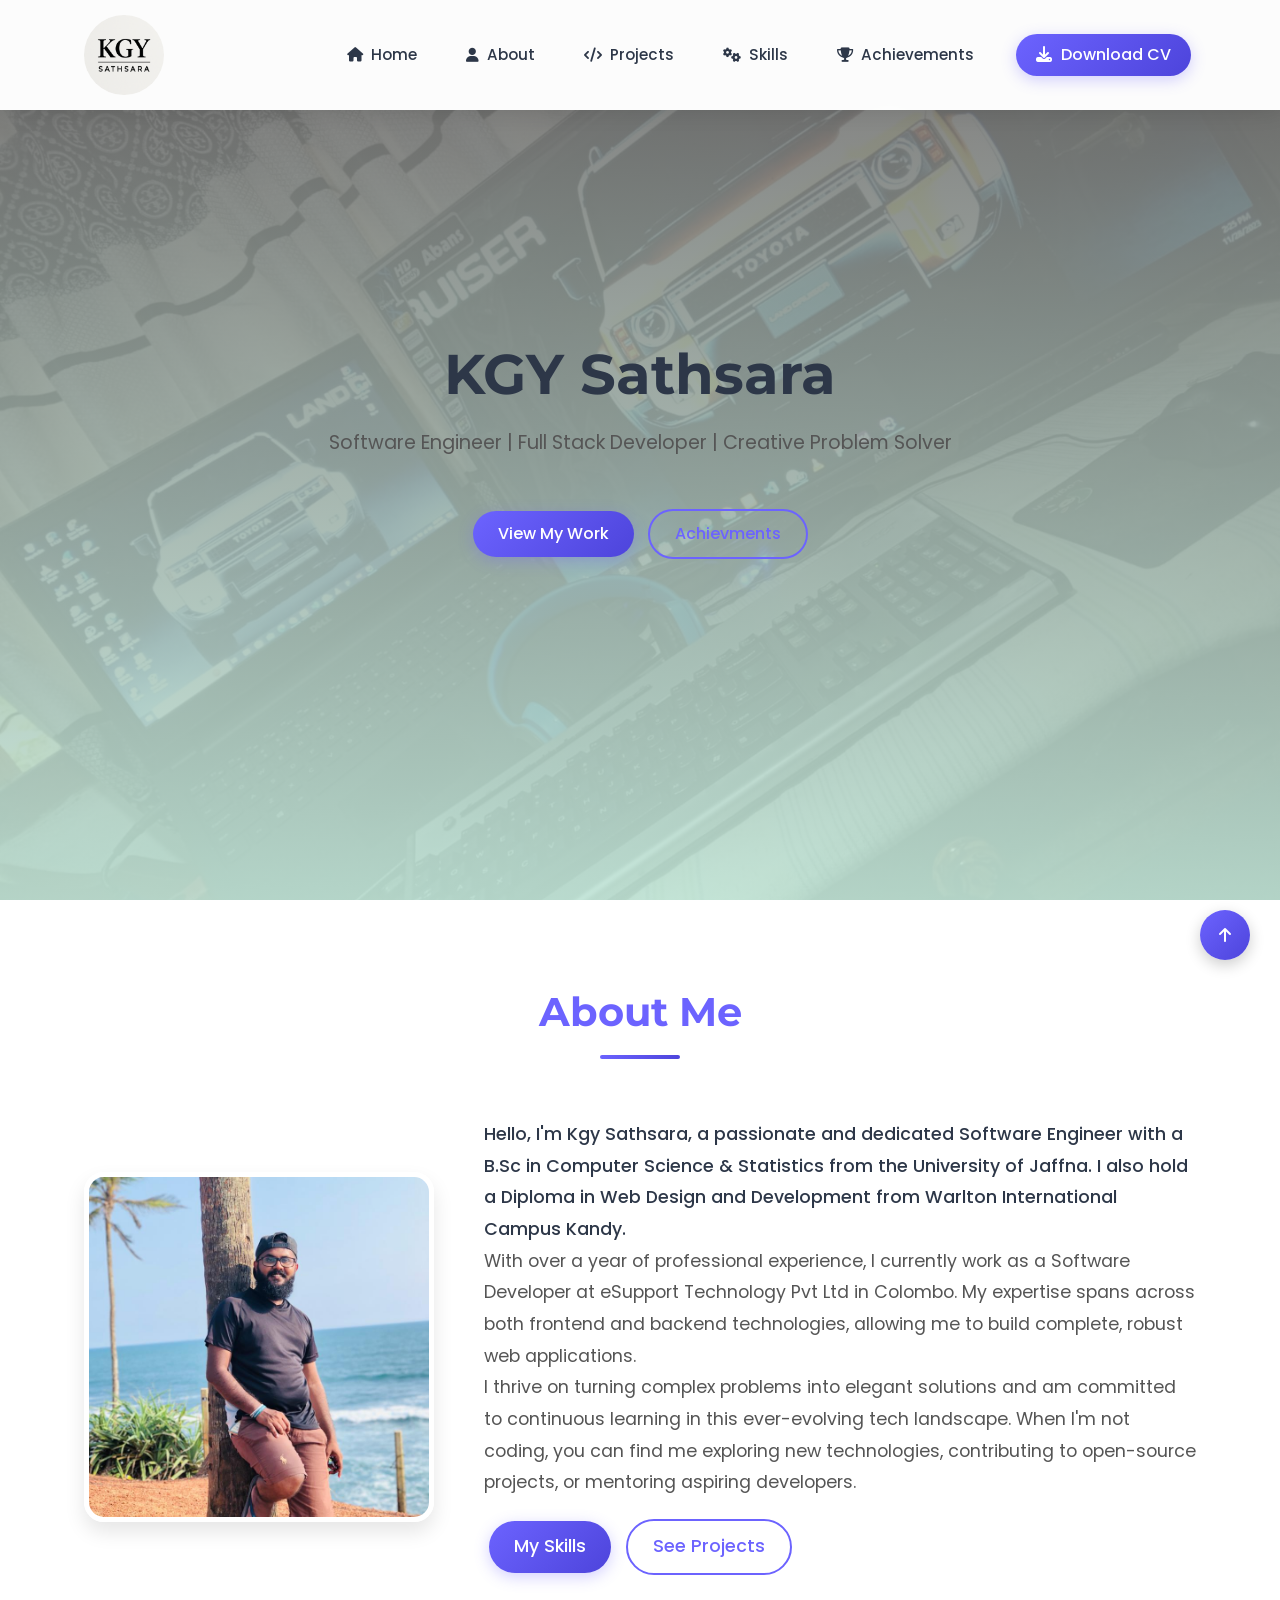
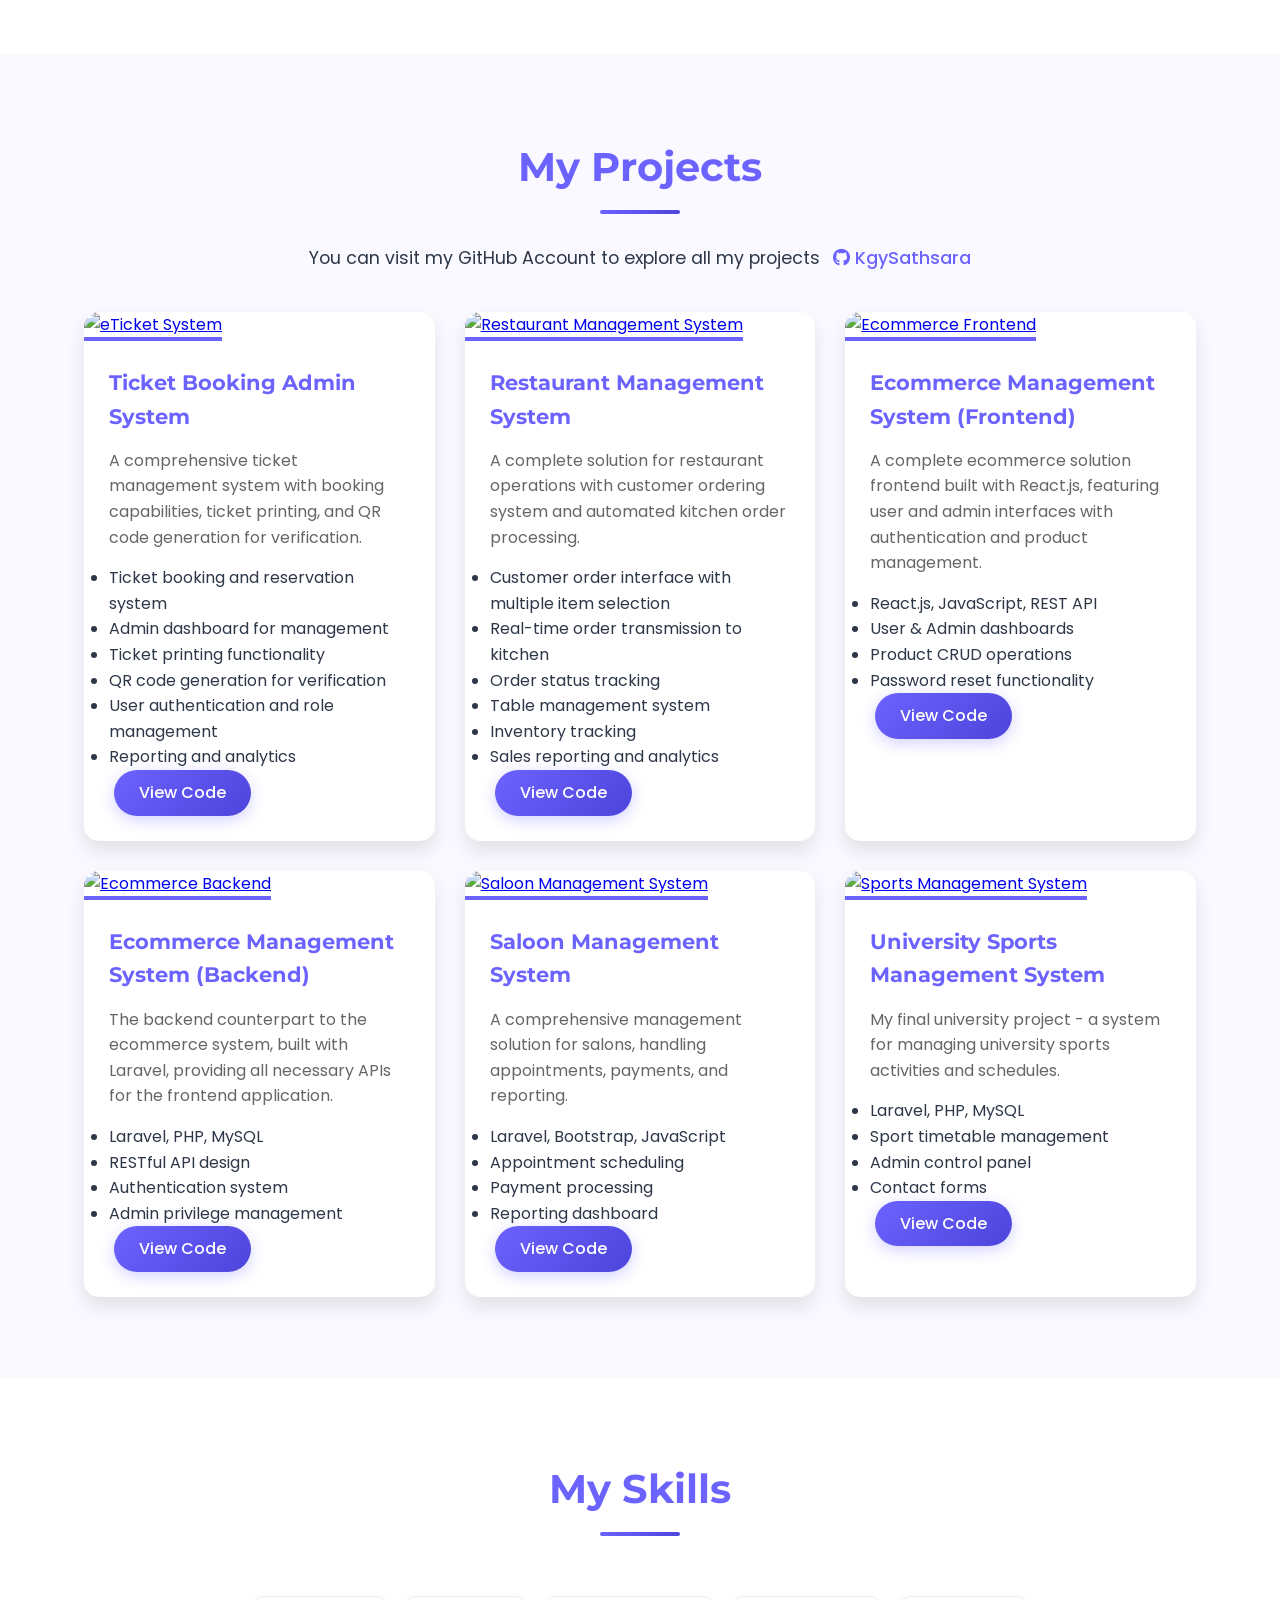
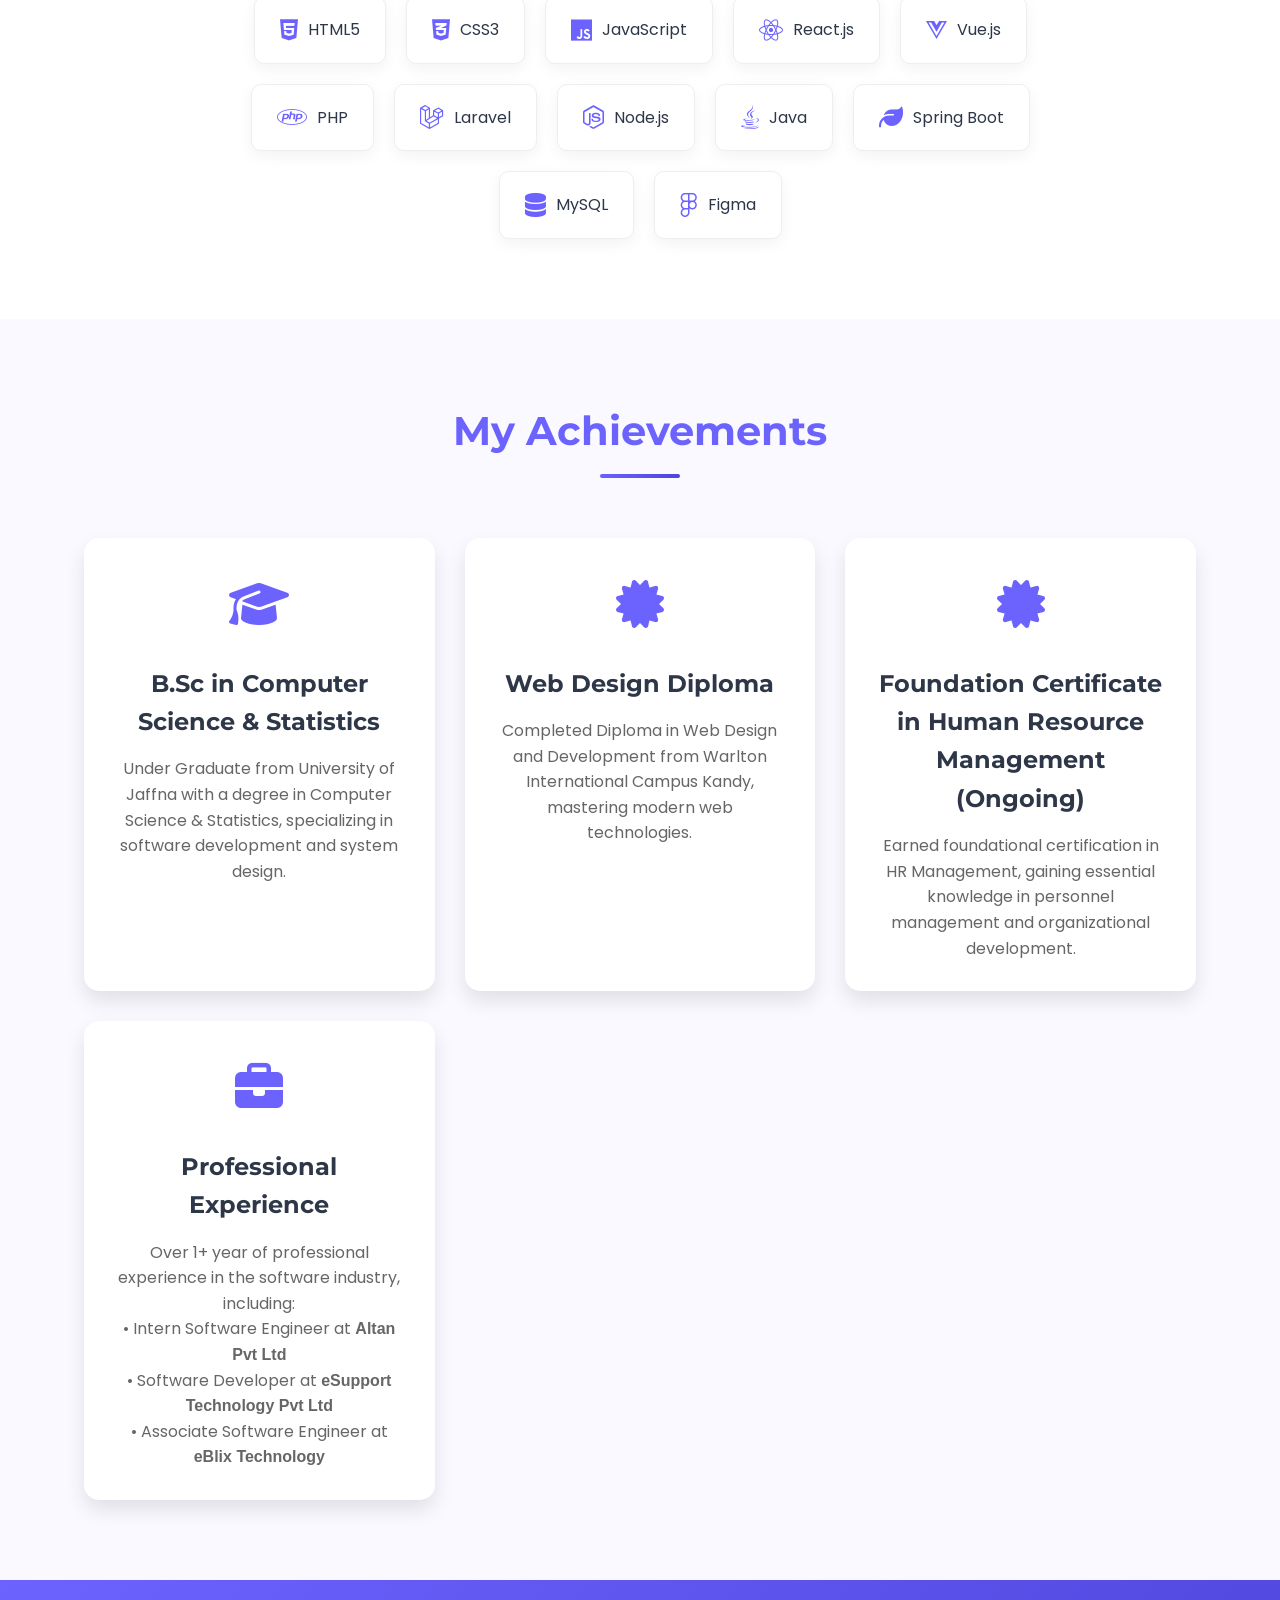
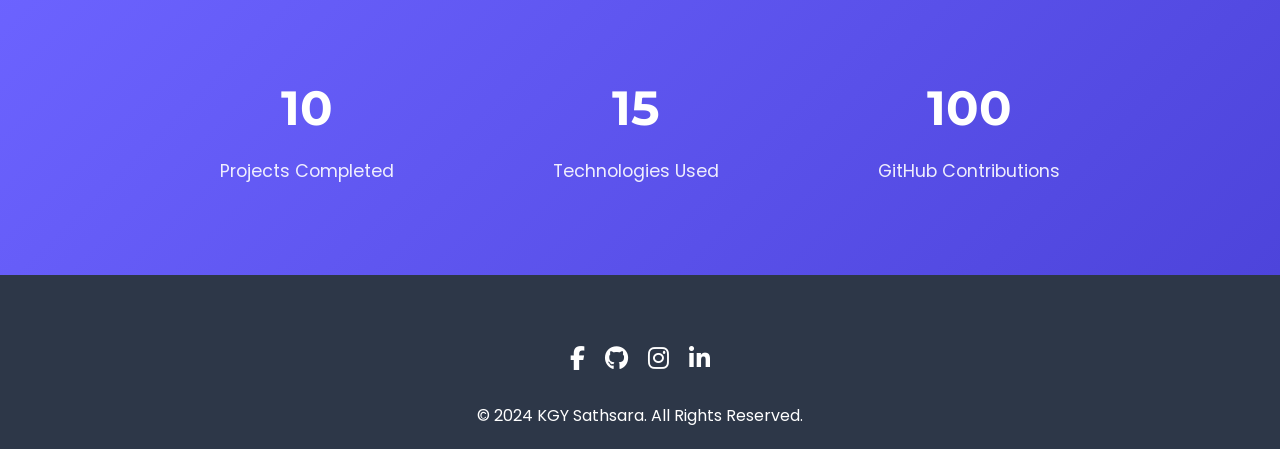
==== commit 11ac6de7: "updates" ====
--- a/index.html
+++ b/index.html
@@ -834,29 +834,29 @@
     
 </head>
 <body>
-<!-- Header -->
-<header id="header">
-    <div class="container">
-        <nav>
-            <div class="logo">
-                <img src="./images/kgys.png" alt="KGY Sathsara Logo">
-            </div>
-            <ul class="nav-links" id="navLinks">
-                <li><a href="#home" class="nav-item"><i class="fas fa-home"></i> Home</a></li>
-                <li><a href="#about" class="nav-item"><i class="fas fa-user"></i> About</a></li>
-                <li><a href="#projects" class="nav-item"><i class="fas fa-code"></i> Projects</a></li>
-                <li><a href="#skills" class="nav-item"><i class="fas fa-cogs"></i> Skills</a></li>
-                <li><a href="#achievements" class="nav-item"><i class="fas fa-trophy"></i> Achievements</a></li>
-                <li><a href="./images/CV1.pdf" class="btn nav-btn" download><i class="fas fa-download"></i> Download CV</a></li>
-            </ul>
-            <div class="burger" id="burger">
-                <div class="burger-line"></div>
-                <div class="burger-line"></div>
-                <div class="burger-line"></div>
-            </div>
-        </nav>
-    </div>
-</header>
+    <!-- Header -->
+    <header id="header">
+        <div class="container">
+            <nav>
+                <div class="logo">
+                    <img src="./images/kgys.png" alt="KGY Sathsara Logo">
+                </div>
+                <ul class="nav-links" id="navLinks">
+                    <li><a href="#home" class="nav-item"><i class="fas fa-home"></i> Home</a></li>
+                    <li><a href="#about" class="nav-item"><i class="fas fa-user"></i> About</a></li>
+                    <li><a href="#projects" class="nav-item"><i class="fas fa-code"></i> Projects</a></li>
+                    <li><a href="#skills" class="nav-item"><i class="fas fa-cogs"></i> Skills</a></li>
+                    <li><a href="#achievements" class="nav-item"><i class="fas fa-trophy"></i> Achievements</a></li>
+                    <li><a href="./images/CV1.pdf" class="btn nav-btn" download><i class="fas fa-download"></i> Download CV</a></li>
+                </ul>
+                <div class="burger" id="burger">
+                    <div class="burger-line"></div>
+                    <div class="burger-line"></div>
+                    <div class="burger-line"></div>
+                </div>
+            </nav>
+        </div>
+    </header>
 
     <!-- Hero Section -->
     <section id="home">
@@ -866,7 +866,7 @@
                 <p>Software Engineer | Full Stack Developer | Creative Problem Solver</p>
                 <div class="btn-group">
                     <a href="#projects" class="btn">View My Work</a>
-                    <a href="#contact" class="btn btn-outline">Contact Me</a>
+                    <a href="#achievements" class="btn btn-outline">Achievments</a>
                 </div>
             </div>
         </div>
@@ -882,7 +882,7 @@
                 <img src="./images/myphoto.jpg" alt="KGY Sathsara" class="profile-photo fade-in">
                 <div class="about-text fade-in delay-1">
                     <p><b>Hello, I'm Kgy Sathsara, a passionate and dedicated Software Engineer 
-                    with a B.Sc in Computer Science from the University of Jaffna. I also 
+                    with a B.Sc in Computer Science & Statistics from the University of Jaffna. I also 
                     hold a Diploma in Web Design and Development from Warlton International 
                     Campus Kandy.</b></p>
                     
@@ -1098,7 +1098,7 @@
                         <i class="fas fa-graduation-cap"></i>
                     </div>
                     <h3>B.Sc in Computer Science & Statistics</h3>
-                    <p>Graduated from University of Jaffna with a degree in Computer Science & Statistics, specializing in software development and system design.</p>
+                    <p>Under Graduate from University of Jaffna with a degree in Computer Science & Statistics, specializing in software development and system design.</p>
                 </div>
                 
                 <div class="achievement-card fade-in delay-1">
@@ -1111,11 +1111,25 @@
                 
                 <div class="achievement-card fade-in delay-2">
                     <div class="achievement-icon">
+                        <i class="fas fa-certificate"></i>
+                    </div>
+                    <h3>Foundation Certificate in Human Resource Management (Ongoing)</h3>
+                    <p>Earned foundational certification in HR Management, gaining essential knowledge in personnel management and organizational development.</p>
+                </div>
+                
+                <div class="achievement-card fade-in delay-3">
+                    <div class="achievement-icon">
                         <i class="fas fa-briefcase"></i>
                     </div>
                     <h3>Professional Experience</h3>
-                    <p>Over 1+ year of professional experience as a Software Developer at eSupport Technology Pvt Ltd, delivering high-quality solutions.</p>
-                </div>
+                    <p>
+                        Over 1+ year of professional experience in the software industry, including:<br>
+                        • Intern Software Engineer at <strong>Altan Pvt Ltd</strong><br>
+                        • Software Developer at <strong>eSupport Technology Pvt Ltd</strong><br>
+                        • Associate Software Engineer at <strong>eBlix Technology</strong>
+                    </p>
+                </div>
+                
             </div>
         </div>
     </section>
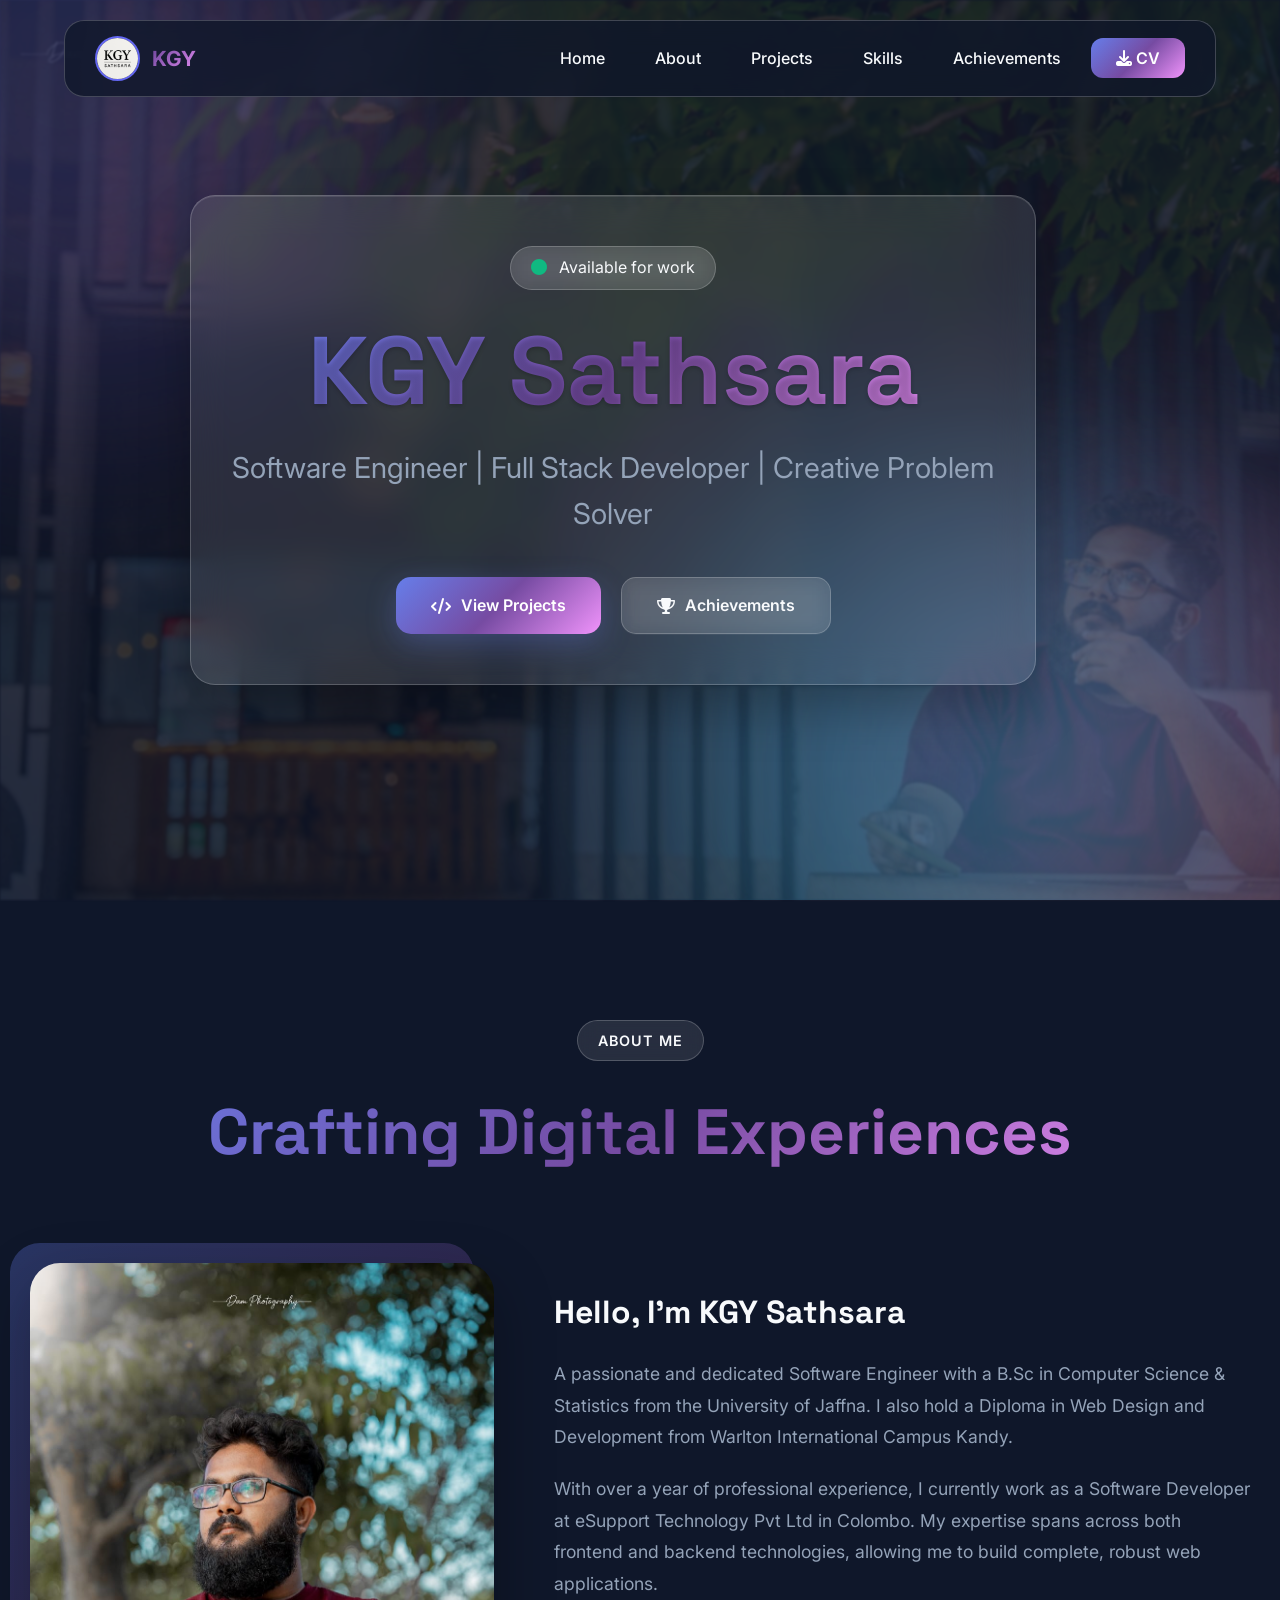
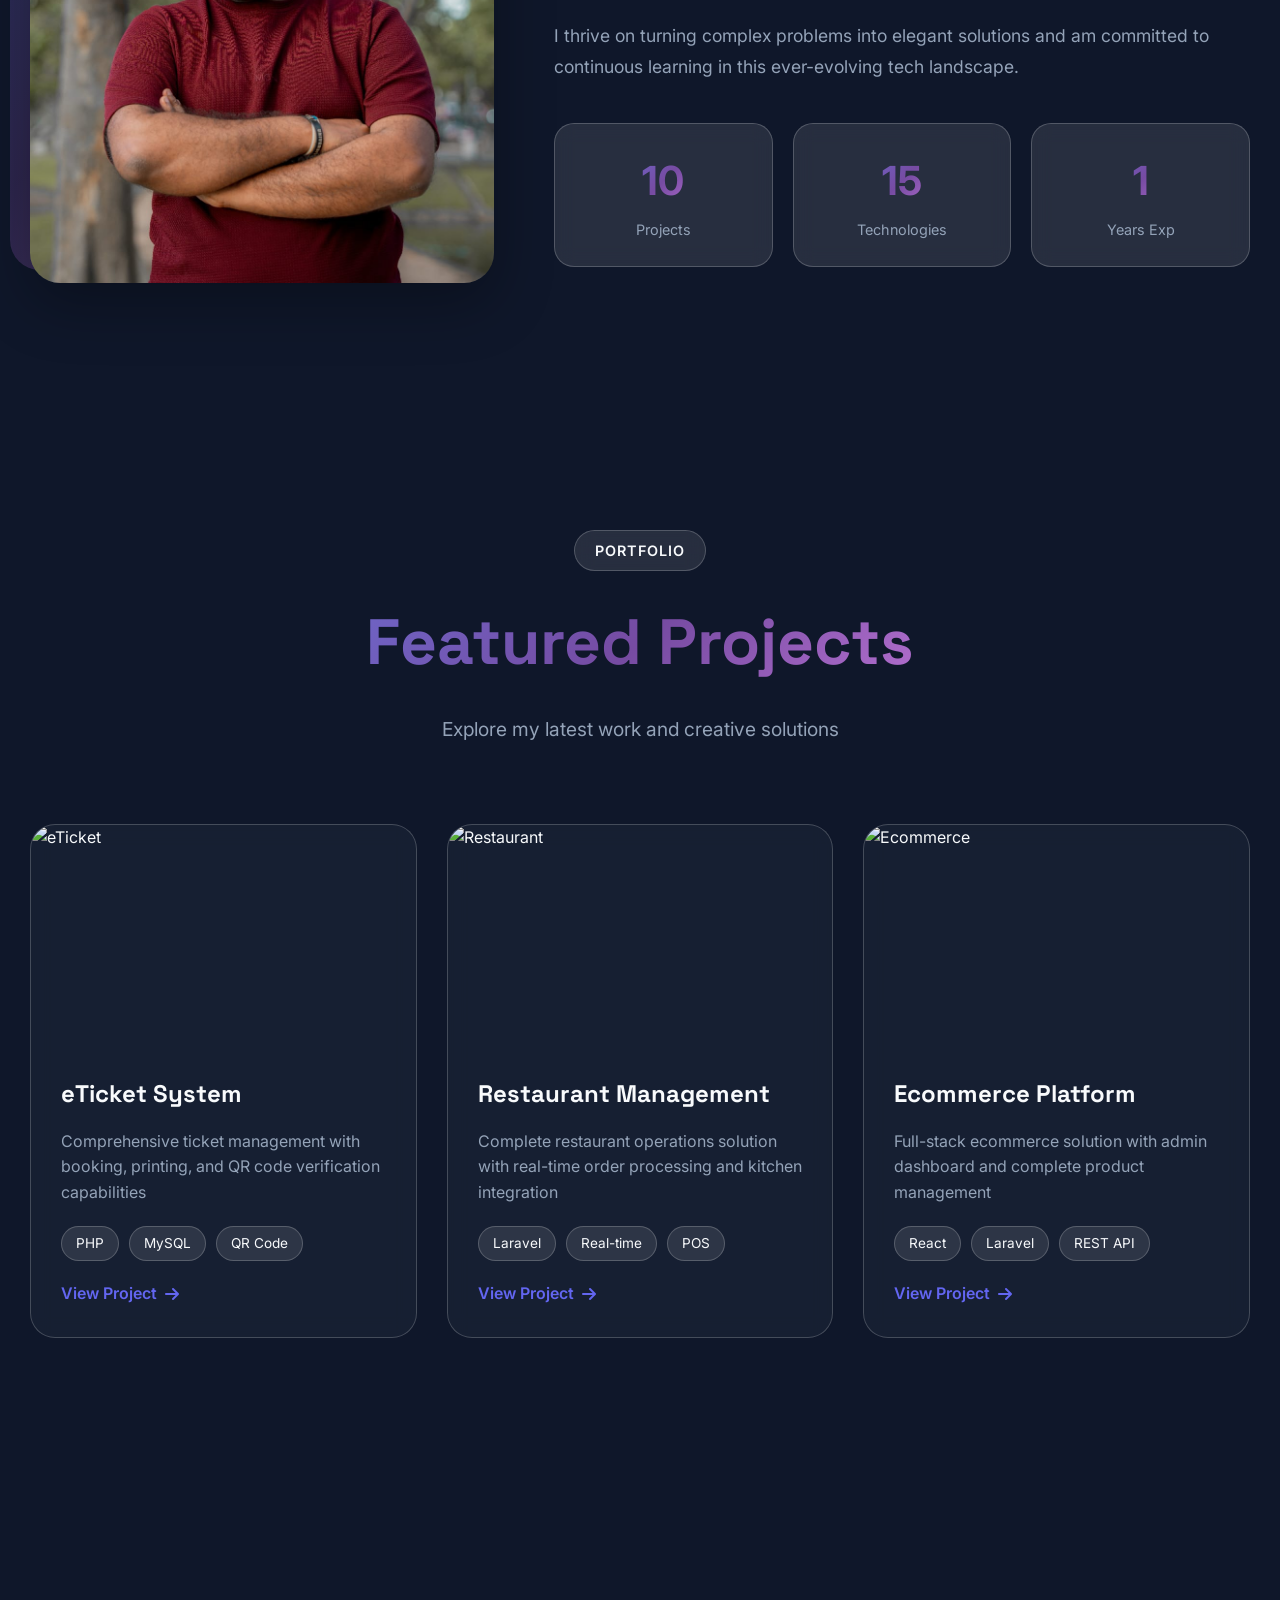
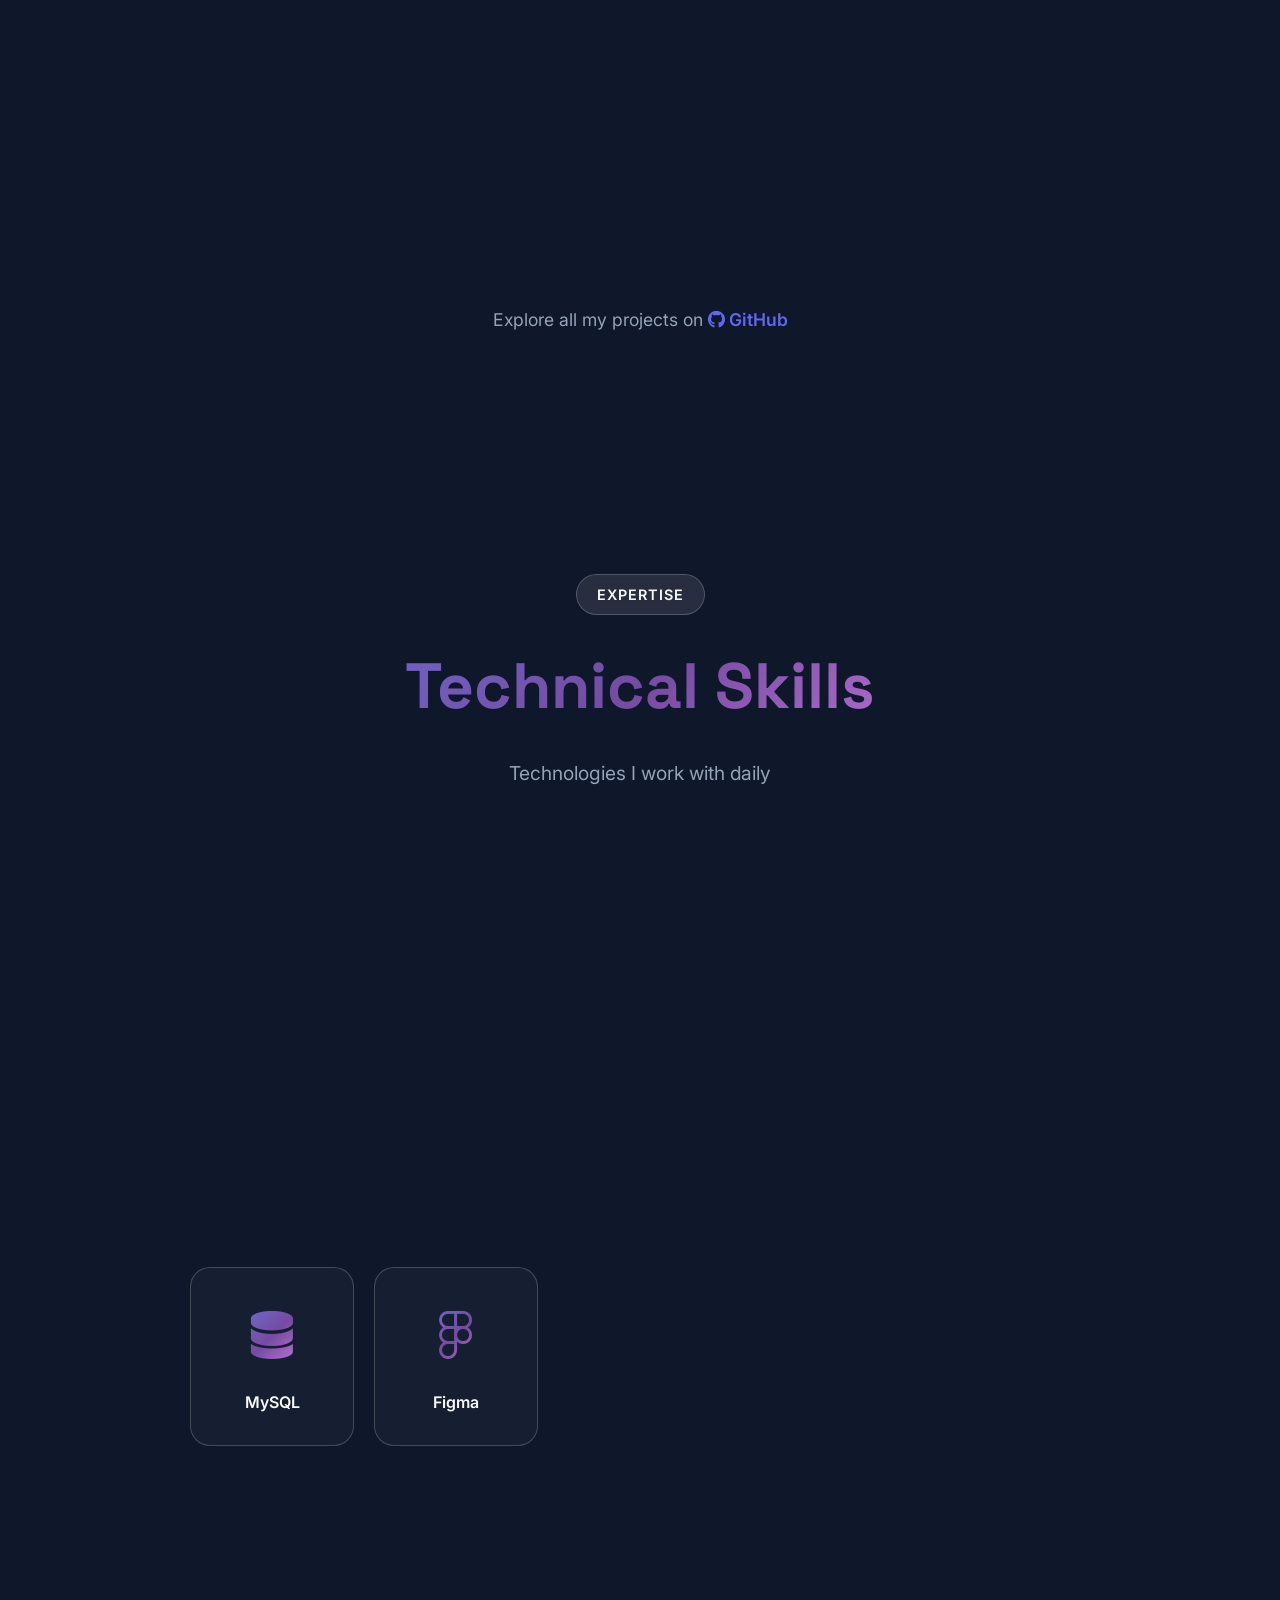
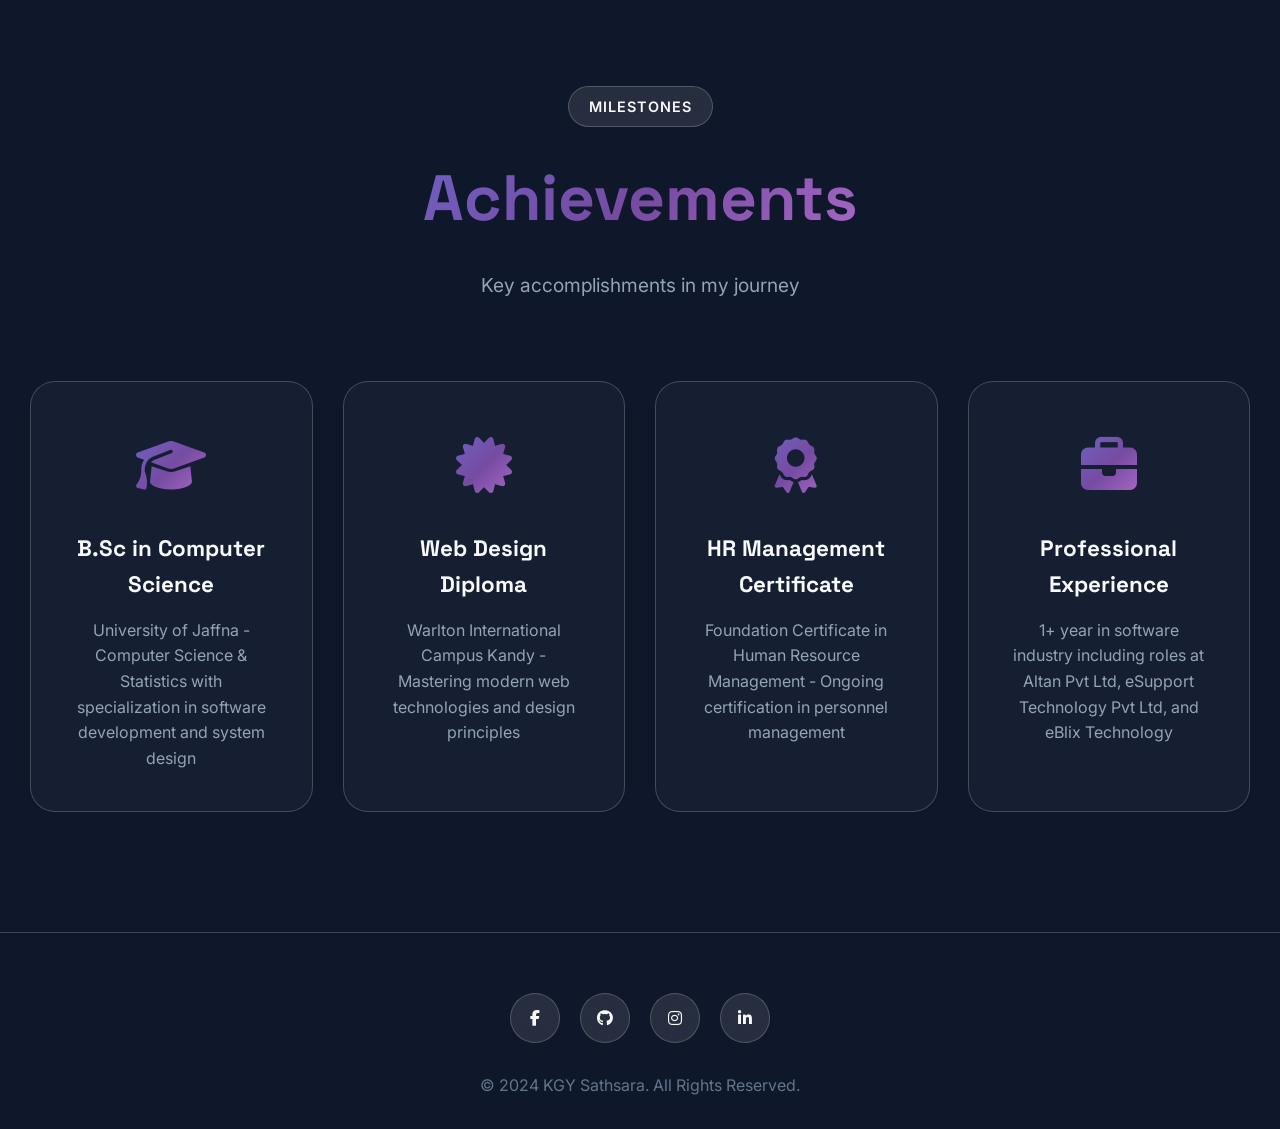
==== commit c5ea16bb: "update web site" ====
--- a/index.html
+++ b/index.html
@@ -5,1169 +5,1267 @@
     <meta name="viewport" content="width=device-width, initial-scale=1.0">
     <title>KGY Sathsara | Software Engineer</title>
     <link rel="stylesheet" href="https://cdnjs.cloudflare.com/ajax/libs/font-awesome/6.4.0/css/all.min.css">
-    <link href="https://fonts.googleapis.com/css2?family=Poppins:wght@300;400;500;600;700&family=Montserrat:wght@400;600;700&display=swap" rel="stylesheet">
+    <link href="https://fonts.googleapis.com/css2?family=Inter:wght@300;400;500;600;700;800;900&family=Space+Grotesk:wght@400;500;600;700&display=swap" rel="stylesheet">
     <style>
         :root {
-            --primary: #6c63ff;
-            --secondary: #4d44db;
-            --accent: #ff6584;
-            --dark: #2d3748;
-            --light: #f7fafc;
-            --gradient: linear-gradient(135deg, var(--primary), var(--secondary));
-            --shadow: 0 10px 20px rgba(0,0,0,0.1);
-            --transition: all 0.3s ease;
-        }
-    
+            --primary: #6366f1;
+            --secondary: #8b5cf6;
+            --accent: #ec4899;
+            --success: #10b981;
+            --dark: #0f172a;
+            --dark-2: #1e293b;
+            --dark-3: #334155;
+            --light: #f8fafc;
+            --gradient-1: linear-gradient(135deg, #667eea 0%, #764ba2 100%);
+            --gradient-2: linear-gradient(135deg, #f093fb 0%, #f5576c 100%);
+            --gradient-3: linear-gradient(135deg, #4facfe 0%, #00f2fe 100%);
+            --gradient-main: linear-gradient(135deg, #667eea 0%, #764ba2 50%, #f093fb 100%);
+            --glass: rgba(255, 255, 255, 0.1);
+            --glass-border: rgba(255, 255, 255, 0.2);
+        }
+
         * {
             margin: 0;
             padding: 0;
             box-sizing: border-box;
         }
-    
+
         body {
-            font-family: 'Poppins', sans-serif;
+            font-family: 'Inter', sans-serif;
+            background: var(--dark);
+            color: var(--light);
+            overflow-x: hidden;
             line-height: 1.6;
-            color: var(--dark);
-            background-color: var(--light);
-            overflow-x: hidden;
-        }
-    
+        }
+
         h1, h2, h3, h4 {
-            font-family: 'Montserrat', sans-serif;
+            font-family: 'Space Grotesk', sans-serif;
             font-weight: 700;
         }
-    
+
         .container {
-            width: 90%;
-            max-width: 1200px;
+            max-width: 1400px;
             margin: 0 auto;
-            padding: 0 20px;
-        }
-    
-        section {
-            padding: 80px 0;
-        }
-
-        .github-invite {
-            text-align: center;
-            font-size: 1.1rem;
-            margin: 30px 0;
-            color: var(--dark);
-        }
-
-        .github-link {
-            color: var(--primary);
-            font-weight: 600;
-            margin-left: 8px;
-            text-decoration: none;
-        }
-
-        .github-link:hover {
-            text-decoration: underline;
-        }
-
-        
-        /* Added mobile responsive section padding */
-        @media (max-width: 768px) {
-            section {
-                padding: 60px 0;
-            }
-        }
-        
-        @media (max-width: 480px) {
-            section {
-                padding: 40px 0;
-            }
-        }
-    
-        .section-title {
-            text-align: center;
-            margin-bottom: 60px;
-            position: relative;
-        }
-        
-        /* Mobile responsive section title */
-        @media (max-width: 768px) {
-            .section-title {
-                margin-bottom: 40px;
-            }
-            
-            .section-title h2 {
-                font-size: 2rem !important;
-            }
-        }
-        
-        @media (max-width: 480px) {
-            .section-title {
-                margin-bottom: 30px;
-            }
-            
-            .section-title h2 {
-                font-size: 1.8rem !important;
-            }
-        }
-    
-        .section-title h2 {
-            font-size: 2.5rem;
-            color: var(--primary);
-            display: inline-block;
-            position: relative;
-            padding-bottom: 15px;
-        }
-    
-        .section-title h2::after {
-            content: '';
-            position: absolute;
-            bottom: 0;
-            left: 50%;
-            transform: translateX(-50%);
-            width: 80px;
-            height: 4px;
-            background: var(--gradient);
-            border-radius: 2px;
-        }
-    
-        /* Header & Navigation */
-        header {
+            padding: 0 30px;
+        }
+
+        /* Animated Background */
+        .bg-animation {
             position: fixed;
             top: 0;
             left: 0;
             width: 100%;
+            height: 100%;
+            z-index: -1;
+            background: var(--dark);
+            overflow: hidden;
+        }
+
+        .bg-gradient {
+            position: absolute;
+            width: 600px;
+            height: 600px;
+            border-radius: 50%;
+            filter: blur(120px);
+            opacity: 0.3;
+            animation: float 20s ease-in-out infinite;
+        }
+
+        .bg-gradient-1 {
+            background: var(--gradient-1);
+            top: -200px;
+            left: -200px;
+            animation-delay: 0s;
+        }
+
+        .bg-gradient-2 {
+            background: var(--gradient-2);
+            bottom: -200px;
+            right: -200px;
+            animation-delay: 5s;
+        }
+
+        .bg-gradient-3 {
+            background: var(--gradient-3);
+            top: 50%;
+            left: 50%;
+            animation-delay: 10s;
+        }
+
+        @keyframes float {
+            0%, 100% { transform: translate(0, 0) rotate(0deg); }
+            33% { transform: translate(50px, -50px) rotate(120deg); }
+            66% { transform: translate(-50px, 50px) rotate(240deg); }
+        }
+
+        /* Navbar */
+        nav {
+            position: fixed;
+            top: 20px;
+            left: 50%;
+            transform: translateX(-50%);
             z-index: 1000;
-            background-color: rgba(255, 255, 255, 0.98);
-            box-shadow: 0 2px 20px rgba(0, 0, 0, 0.1);
-            transition: var(--transition);
-            backdrop-filter: blur(10px);
-            -webkit-backdrop-filter: blur(10px);
-        }
-    
-        header.scrolled {
-            box-shadow: 0 5px 30px rgba(0, 0, 0, 0.15);
-        }
-    
-        nav {
+            width: 90%;
+            max-width: 1200px;
+            background: rgba(15, 23, 42, 0.8);
+            backdrop-filter: blur(20px);
+            border: 1px solid var(--glass-border);
+            border-radius: 20px;
+            padding: 15px 30px;
+            transition: all 0.3s ease;
+        }
+
+        nav.scrolled {
+            background: rgba(15, 23, 42, 0.95);
+            box-shadow: 0 10px 40px rgba(0, 0, 0, 0.3);
+        }
+
+        .nav-content {
             display: flex;
             justify-content: space-between;
             align-items: center;
-            padding: 15px 0;
-        }
-    
+        }
+
         .logo {
             display: flex;
             align-items: center;
-            gap: 10px;
-        }
-    
+            gap: 12px;
+            font-size: 1.3rem;
+            font-weight: 700;
+            background: var(--gradient-main);
+            -webkit-background-clip: text;
+            -webkit-text-fill-color: transparent;
+            background-clip: text;
+        }
+
         .logo img {
-            height: 80px;
-            width: auto;
+            height: 45px;
+            width: 45px;
             border-radius: 50%;
-            transition: var(--transition);
-        }
-    
-        .logo-text {
-            font-family: 'Montserrat', sans-serif;
-            font-weight: 700;
-            font-size: 1.2rem;
-            color: var(--dark);
-        }
-    
+            border: 2px solid var(--primary);
+        }
+
         .nav-links {
             display: flex;
             list-style: none;
+            gap: 10px;
             align-items: center;
         }
+
+        .nav-item {
+            color: var(--light);
+            text-decoration: none;
+            padding: 10px 20px;
+            border-radius: 12px;
+            transition: all 0.3s ease;
+            font-weight: 500;
+            position: relative;
+        }
+
+        .nav-item:hover {
+            background: var(--glass);
+            transform: translateY(-2px);
+        }
+
+        .nav-btn {
+            background: var(--gradient-main);
+            color: white;
+            padding: 10px 25px;
+            border-radius: 12px;
+            font-weight: 600;
+            transition: all 0.3s ease;
+            text-decoration: none;
+        }
+
+        .nav-btn:hover {
+            transform: translateY(-2px);
+            box-shadow: 0 10px 30px rgba(102, 126, 234, 0.4);
+        }
+
+        .burger {
+            display: none;
+            flex-direction: column;
+            gap: 5px;
+            cursor: pointer;
+        }
+
+        .burger span {
+            width: 25px;
+            height: 3px;
+            background: var(--light);
+            border-radius: 3px;
+            transition: all 0.3s ease;
+        }
+
+/* Hero Section */
+#home {
+    min-height: 100vh;
+    display: flex;
+    align-items: center;
+    justify-content: center;
+    padding-top: 100px;
+    position: relative;
+    /* overflow: hidden; */
+}
+
+/* Full Cover Background Photo */
+.hero-cover-photo {
+    position: absolute;
+    top: 0;
+    left: 0;
+    width: 100%;
+    height: 100%;
+    z-index: 1;
+    background-image: url('images/cover.jpeg');
+    background-size: cover;
+    background-position: center;
+    background-repeat: no-repeat;
+    opacity: 0.15; /* Adjust transparency: 0.1 = 10%, 0.2 = 20%, etc */
+    filter: blur(1px);
+    transition: opacity 0.5s ease;
+}
+
+/* Optional: Gradient overlay for better contrast */
+.cover-overlay {
+    position: absolute;
+    top: 0;
+    left: 0;
+    width: 100%;
+    height: 100%;
+    background: linear-gradient(
+        135deg,
+        rgba(10, 25, 47, 0.8) 0%,
+        rgba(10, 25, 47, 0.6) 50%,
+        rgba(10, 25, 47, 0.8) 100%
+    );
+    z-index: 1;
+}
+
+.hero-content {
+    text-align: center;
+    z-index: 2;
+    position: relative;
+    padding: 50px 30px;
+    background: var(--glass);
+    border: 1px solid var(--glass-border);
+    backdrop-filter: blur(20px);
+    border-radius: 25px;
+    box-shadow: 
+        0 25px 50px rgba(0, 0, 0, 0.25),
+        inset 0 1px 0 rgba(255, 255, 255, 0.1);
+    margin: 20px;
+    max-width: 900px;
+    width: 90%;
+}
+
+.hero-badge {
+    display: inline-block;
+    background: var(--glass);
+    border: 1px solid var(--glass-border);
+    padding: 8px 20px;
+    border-radius: 50px;
+    margin-bottom: 30px;
+    backdrop-filter: blur(10px);
+    animation: fadeInUp 0.8s ease;
+}
+
+.hero-badge i {
+    color: var(--success);
+    margin-right: 8px;
+    animation: pulse 2s ease-in-out infinite;
+}
+
+@keyframes pulse {
+    0%, 100% { opacity: 1; }
+    50% { opacity: 0.5; }
+}
+
+.hero-title {
+    font-size: clamp(3rem, 8vw, 6rem);
+    font-weight: 900;
+    margin-bottom: 20px;
+    background: var(--gradient-main);
+    -webkit-background-clip: text;
+    -webkit-text-fill-color: transparent;
+    background-clip: text;
+    animation: fadeInUp 0.8s ease 0.2s backwards;
+    line-height: 1.1;
+    text-shadow: 0 2px 4px rgba(0, 0, 0, 0.2);
+}
+
+.hero-subtitle {
+    font-size: clamp(1.2rem, 3vw, 1.8rem);
+    color: #94a3b8;
+    margin-bottom: 40px;
+    animation: fadeInUp 0.8s ease 0.4s backwards;
+}
+
+.hero-buttons {
+    display: flex;
+    gap: 20px;
+    justify-content: center;
+    flex-wrap: wrap;
+    animation: fadeInUp 0.8s ease 0.6s backwards;
+}
+
+.btn {
+    padding: 15px 35px;
+    border-radius: 15px;
+    text-decoration: none;
+    font-weight: 600;
+    transition: all 0.3s ease;
+    display: inline-flex;
+    align-items: center;
+    gap: 10px;
+}
+
+.btn-primary {
+    background: var(--gradient-main);
+    color: white;
+    box-shadow: 0 10px 30px rgba(102, 126, 234, 0.3);
+}
+
+.btn-primary:hover {
+    transform: translateY(-3px);
+    box-shadow: 0 15px 40px rgba(102, 126, 234, 0.5);
+}
+
+.btn-secondary {
+    background: var(--glass);
+    color: var(--light);
+    border: 1px solid var(--glass-border);
+    backdrop-filter: blur(10px);
+}
+
+.btn-secondary:hover {
+    background: rgba(255, 255, 255, 0.15);
+    transform: translateY(-3px);
+}
+
+/* Optional: Floating elements animation */
+.floating-elements {
+    position: absolute;
+    width: 100%;
+    height: 100%;
+    top: 0;
+    left: 0;
+    z-index: 1;
+    pointer-events: none;
+    overflow: hidden;
+}
+
+.floating-element {
+    position: absolute;
+    border-radius: 50%;
+    background: var(--gradient-main);
+    opacity: 0.05;
+    filter: blur(20px);
+}
+
+.floating-element:nth-child(1) {
+    width: 300px;
+    height: 300px;
+    top: 10%;
+    left: 10%;
+    animation: float 25s infinite linear;
+}
+
+.floating-element:nth-child(2) {
+    width: 200px;
+    height: 200px;
+    top: 60%;
+    right: 15%;
+    animation: float 20s infinite linear reverse;
+}
+
+.floating-element:nth-child(3) {
+    width: 150px;
+    height: 150px;
+    bottom: 20%;
+    left: 20%;
+    animation: float 15s infinite linear;
+}
+
+@keyframes float {
+    0%, 100% {
+        transform: translate(0, 0) rotate(0deg);
+    }
+    25% {
+        transform: translate(50px, 50px) rotate(90deg);
+    }
+    50% {
+        transform: translate(0, 100px) rotate(180deg);
+    }
+    75% {
+        transform: translate(-50px, 50px) rotate(270deg);
+    }
+}
+
+/* Responsive adjustments */
+@media (max-width: 768px) {
+    #home {
+        padding-top: 80px;
+    }
     
-        .nav-links li {
-            margin-left: 25px;
-        }
+    .hero-content {
+        padding: 40px 20px;
+        margin: 15px;
+        backdrop-filter: blur(15px);
+    }
     
-        .nav-item {
-            text-decoration: none;
-            color: var(--dark);
-            font-weight: 500;
-            font-size: 0.95rem;
-            transition: var(--transition);
+    .hero-cover-photo {
+        opacity: 0.1; /* Less opaque on mobile for better readability */
+        filter: blur(0.5px);
+    }
+    
+    .hero-buttons {
+        flex-direction: column;
+        align-items: center;
+    }
+    
+    .btn {
+        width: 100%;
+        max-width: 300px;
+        justify-content: center;
+    }
+}
+
+@media (max-width: 480px) {
+    .hero-content {
+        padding: 30px 15px;
+        border-radius: 20px;
+    }
+    
+    .hero-title {
+        font-size: clamp(2.5rem, 6vw, 4rem);
+    }
+    
+    .hero-subtitle {
+        font-size: clamp(1rem, 4vw, 1.4rem);
+    }
+}
+
+        /* Section Styles */
+        section {
+            padding: 120px 0;
+            position: relative;
+        }
+
+        .section-header {
+            text-align: center;
+            margin-bottom: 80px;
+        }
+
+        .section-badge {
+            display: inline-block;
+            background: var(--glass);
+            border: 1px solid var(--glass-border);
+            padding: 8px 20px;
+            border-radius: 50px;
+            margin-bottom: 20px;
+            backdrop-filter: blur(10px);
+            font-size: 0.9rem;
+            font-weight: 600;
+            text-transform: uppercase;
+            letter-spacing: 1px;
+        }
+
+        .section-title {
+            font-size: clamp(2.5rem, 5vw, 4rem);
+            margin-bottom: 20px;
+            background: var(--gradient-main);
+            -webkit-background-clip: text;
+            -webkit-text-fill-color: transparent;
+            background-clip: text;
+        }
+
+        .section-subtitle {
+            font-size: 1.2rem;
+            color: #94a3b8;
+            max-width: 600px;
+            margin: 0 auto;
+        }
+
+        /* About Section */
+        .about-grid {
+            display: grid;
+            grid-template-columns: 1fr 1.5fr;
+            gap: 60px;
+            align-items: center;
+        }
+
+        .about-image {
+            position: relative;
+        }
+
+        .about-image img {
+            width: 100%;
+            border-radius: 30px;
+            box-shadow: 0 20px 60px rgba(0, 0, 0, 0.3);
+        }
+
+        .about-image::before {
+            content: '';
+            position: absolute;
+            top: -20px;
+            left: -20px;
+            right: 20px;
+            bottom: 20px;
+            background: var(--gradient-main);
+            border-radius: 30px;
+            z-index: -1;
+            opacity: 0.3;
+        }
+
+        .about-content h3 {
+            font-size: 2rem;
+            margin-bottom: 20px;
+        }
+
+        .about-content p {
+            color: #94a3b8;
+            margin-bottom: 20px;
+            font-size: 1.1rem;
+            line-height: 1.8;
+        }
+
+        .about-stats {
+            display: grid;
+            grid-template-columns: repeat(3, 1fr);
+            gap: 20px;
+            margin-top: 40px;
+        }
+
+        .stat-card {
+            background: var(--glass);
+            border: 1px solid var(--glass-border);
+            padding: 25px;
+            border-radius: 20px;
+            text-align: center;
+            backdrop-filter: blur(10px);
+            transition: all 0.3s ease;
+        }
+
+        .stat-card:hover {
+            transform: translateY(-5px);
+            border-color: var(--primary);
+        }
+
+        .stat-number {
+            font-size: 2.5rem;
+            font-weight: 700;
+            background: var(--gradient-main);
+            -webkit-background-clip: text;
+            -webkit-text-fill-color: transparent;
+            background-clip: text;
+        }
+
+        .stat-label {
+            color: #94a3b8;
+            font-size: 0.9rem;
+            margin-top: 5px;
+        }
+
+        /* Projects Section */
+        .projects-grid {
+            display: grid;
+            grid-template-columns: repeat(auto-fit, minmax(350px, 1fr));
+            gap: 30px;
+        }
+
+        .project-card {
+            background: rgba(30, 41, 59, 0.5);
+            border: 1px solid var(--glass-border);
+            border-radius: 25px;
+            overflow: hidden;
+            transition: all 0.3s ease;
+            backdrop-filter: blur(10px);
+        }
+
+        .project-card:hover {
+            transform: translateY(-10px);
+            box-shadow: 0 20px 60px rgba(0, 0, 0, 0.4);
+            border-color: var(--primary);
+        }
+
+        .project-image-wrapper {
+            overflow: hidden;
+            height: 220px;
+        }
+
+        .project-image {
+            width: 100%;
+            height: 100%;
+            object-fit: cover;
+            transition: all 0.3s ease;
+        }
+
+        .project-card:hover .project-image {
+            transform: scale(1.1);
+        }
+
+        .project-content {
+            padding: 30px;
+        }
+
+        .project-title {
+            font-size: 1.5rem;
+            margin-bottom: 15px;
+            color: var(--light);
+        }
+
+        .project-description {
+            color: #94a3b8;
+            margin-bottom: 20px;
+        }
+
+        .project-tags {
             display: flex;
+            flex-wrap: wrap;
+            gap: 10px;
+            margin-bottom: 20px;
+        }
+
+        .tag {
+            background: var(--glass);
+            padding: 6px 14px;
+            border-radius: 20px;
+            font-size: 0.85rem;
+            border: 1px solid var(--glass-border);
+        }
+
+        .project-link {
+            display: inline-flex;
             align-items: center;
             gap: 8px;
-            padding: 8px 12px;
-            border-radius: 8px;
-        }
-    
-        .nav-item:hover {
             color: var(--primary);
-            background: rgba(108, 99, 255, 0.1);
-        }
-    
-        .nav-item i {
-            font-size: 0.9rem;
-        }
-    
-        .nav-btn {
-            padding: 8px 20px !important;
-            margin-left: 10px;
-        }
-    
-        .nav-btn i {
-            margin-right: 5px;
-        }
-    
-        .burger {
-            display: none;
-            cursor: pointer;
-            flex-direction: column;
-            justify-content: space-between;
-            width: 24px;
-            height: 18px;
-        }
-    
-        .burger-line {
-            height: 2px;
-            width: 100%;
-            background-color: var(--dark);
-            transition: var(--transition);
-        }
-    
-        .burger.active .burger-line:nth-child(1) {
-            transform: translateY(8px) rotate(45deg);
-        }
-    
-        .burger.active .burger-line:nth-child(2) {
-            opacity: 0;
-        }
-    
-        .burger.active .burger-line:nth-child(3) {
-            transform: translateY(-8px) rotate(-45deg);
-        }
-    
-        /* Responsive Navigation */
-        @media (max-width: 992px) {
-            .nav-links li {
-                margin-left: 15px;
-            }
-        }
-    
-        @media (max-width: 768px) {
-            .nav-links {
-                position: fixed;
-                top: 70px;
-                left: -100%;
-                width: 80%;
-                height: calc(100vh - 70px);
-                background: white;
-                flex-direction: column;
-                align-items: flex-start;
-                justify-content: flex-start;
-                transition: var(--transition);
-                box-shadow: 5px 10px 30px rgba(0, 0, 0, 0.1);
-                padding: 30px;
-                border-radius: 0 15px 15px 0;
-                z-index: 1001; /* Added z-index to ensure it appears above other content */
-            }
-    
-            .nav-links.active {
-                left: 0;
-            }
-    
-            .nav-links li {
-                margin: 0 0 20px 0;
-                width: 100%;
-            }
-    
-            .nav-item {
-                padding: 12px 15px;
-                width: 100%;
-            }
-    
-            .nav-btn {
-                margin: 20px 0 0 0;
-                width: 100%;
-                text-align: center;
-                justify-content: center;
-            }
-    
-            .burger {
-                display: flex;
-            }
-        }
-    
-        /* Hero Section */
-        #home {
-            height: 100vh;
-            display: flex;
-            align-items: center;
-            background: linear-gradient(rgba(110, 106, 106, 0.9), rgba(197, 233, 219, 0.9)), 
-                        url('./images/home.jpg') no-repeat center center/cover;
+            text-decoration: none;
+            font-weight: 600;
+            transition: all 0.3s ease;
+        }
+
+        .project-link:hover {
+            gap: 12px;
+        }
+
+        /* Skills Section */
+        .skills-grid {
+            display: grid;
+            grid-template-columns: repeat(auto-fit, minmax(150px, 1fr));
+            gap: 20px;
+            max-width: 900px;
+            margin: 0 auto;
+        }
+
+        .skill-card {
+            background: rgba(30, 41, 59, 0.5);
+            border: 1px solid var(--glass-border);
+            padding: 30px;
+            border-radius: 20px;
             text-align: center;
-        }
-    
-        .home-content {
-            max-width: 800px;
-            margin: 0 auto;
-        }
-    
-        .home-content h1 {
+            transition: all 0.3s ease;
+            backdrop-filter: blur(10px);
+        }
+
+        .skill-card:hover {
+            transform: translateY(-5px);
+            border-color: var(--primary);
+            background: rgba(30, 41, 59, 0.8);
+        }
+
+        .skill-icon {
+            font-size: 3rem;
+            margin-bottom: 15px;
+            background: var(--gradient-main);
+            -webkit-background-clip: text;
+            -webkit-text-fill-color: transparent;
+            background-clip: text;
+        }
+
+        .skill-name {
+            font-weight: 600;
+            color: var(--light);
+        }
+
+        /* Achievements Section */
+        .achievements-grid {
+            display: grid;
+            grid-template-columns: repeat(auto-fit, minmax(280px, 1fr));
+            gap: 30px;
+        }
+
+        .achievement-card {
+            background: rgba(30, 41, 59, 0.5);
+            border: 1px solid var(--glass-border);
+            padding: 40px;
+            border-radius: 25px;
+            text-align: center;
+            transition: all 0.3s ease;
+            backdrop-filter: blur(10px);
+        }
+
+        .achievement-card:hover {
+            transform: translateY(-10px);
+            border-color: var(--primary);
+        }
+
+        .achievement-icon {
             font-size: 3.5rem;
             margin-bottom: 20px;
-            color: var(--dark);
-            line-height: 1.2;
-        }
-    
-        .home-content p {
-            font-size: 1.2rem;
-            margin-bottom: 30px;
-            color: #555;
-        }
-    
-        .home-content .btn {
-            margin-top: 20px;
-        }
-        
-        /* Mobile responsive hero section */
-        @media (max-width: 768px) {
-            .home-content h1 {
-                font-size: 2.8rem;
-            }
-            
-            .home-content p {
-                font-size: 1.1rem;
-            }
-        }
-        
-        @media (max-width: 480px) {
-            .home-content h1 {
-                font-size: 2.2rem;
-            }
-            
-            .home-content p {
-                font-size: 1rem;
-            }
-            
-            .btn-group {
-                display: flex;
-                flex-direction: column;
-                gap: 15px;
-                align-items: center;
-            }
-            
-            .btn {
-                width: 80% !important;
-            }
-        }
-    
-        /* Buttons */
-        .btn {
-            display: inline-block;
-            background: var(--gradient);
-            color: white;
-            padding: 10px 25px;
-            border-radius: 30px;
-            text-decoration: none;
-            font-weight: 500;
-            transition: var(--transition);
-            box-shadow: 0 4px 15px rgba(108, 99, 255, 0.3);
-            border: none;
-            cursor: pointer;
-            margin: 0 5px;
-        }
-    
-        .btn:hover {
-            transform: translateY(-3px);
-            box-shadow: 0 7px 20px rgba(108, 99, 255, 0.4);
-        }
-    
-        .btn-outline {
-            background: transparent;
-            border: 2px solid var(--primary);
-            color: var(--primary);
-            box-shadow: none;
-        }
-    
-        .btn-outline:hover {
-            background: var(--gradient);
-            color: white;
-        }
-    
-        /* About Section */
-        .about-section {
-            background-color: white;
-        }
-    
-        .about-content {
-            display: flex;
-            align-items: center;
-            gap: 50px;
-        }
-    
-        .profile-photo {
-            width: 350px;
-            height: 350px;
-            border-radius: 20px;
-            object-fit: cover;
-            box-shadow: var(--shadow);
-            border: 5px solid white;
-        }
-    
-        .about-text {
-            flex: 1;
-            font-size: 1.1rem;
-            line-height: 1.8;
-            color: #555;
-        }
-    
-        .about-text b {
-            color: var(--dark);
-            font-weight: 500;
-        }
-        
-        /* Mobile responsive about section */
-        @media (max-width: 992px) {
-            .about-content {
-                flex-direction: column;
-                text-align: center;
-            }
-            
-            .profile-photo {
-                width: 300px;
-                height: 300px;
-                margin-bottom: 30px;
-            }
-            
-            .about-text .btn-group {
-                justify-content: center;
-            }
-        }
-        
-        @media (max-width: 480px) {
-            .profile-photo {
-                width: 250px;
-                height: 250px;
-            }
-            
-            .about-text {
-                font-size: 1rem;
-            }
-        }
-    
-        /* Projects Section */
-        .projects {
-            background-color: #f9f9ff;
-        }
-    
-        .project-grid {
-            display: grid;
-            grid-template-columns: repeat(auto-fill, minmax(350px, 1fr));
-            gap: 30px;
-        }
-        
-        /* Mobile responsive project grid */
-        @media (max-width: 480px) {
-            .project-grid {
-                grid-template-columns: 1fr;
-            }
-        }
-    
-        .project {
-            background: white;
-            border-radius: 15px;
-            overflow: hidden;
-            box-shadow: var(--shadow);
-            transition: var(--transition);
-        }
-    
-        .project:hover {
-            transform: translateY(-10px);
-            box-shadow: 0 15px 30px rgba(0,0,0,0.15);
-        }
-    
-        .project img {
-            width: 100%;
-            height: 200px;
-            object-fit: cover;
-            border-bottom: 4px solid var(--primary);
-        }
-    
-        .project-content {
-            padding: 25px;
-        }
-    
-        .project h3 {
-            font-size: 1.3rem;
+            background: var(--gradient-main);
+            -webkit-background-clip: text;
+            -webkit-text-fill-color: transparent;
+            background-clip: text;
+        }
+
+        .achievement-card h3 {
+            font-size: 1.4rem;
             margin-bottom: 15px;
-            color: var(--primary);
-        }
-    
-        .project p {
-            margin-bottom: 15px;
-            color: #666;
-        }
-        
-        /* Mobile responsive project content */
-        @media (max-width: 480px) {
-            .project-content {
-                padding: 20px;
-            }
-            
-            .project h3 {
-                font-size: 1.2rem;
-            }
-            
-            .project ul {
-                padding-left: 20px;
-            }
-        }
-    
-        /* Skills Section */
-        .skills {
-            background-color: white;
-        }
-    
-        .skills-container {
-            display: flex;
-            flex-wrap: wrap;
-            justify-content: center;
-            gap: 20px;
-            max-width: 800px;
-            margin: 0 auto;
-        }
-    
-        .skill-card {
-            background: white;
-            border-radius: 10px;
-            padding: 20px 25px;
-            box-shadow: 0 5px 15px rgba(0,0,0,0.05);
-            transition: var(--transition);
-            display: flex;
-            align-items: center;
-            gap: 10px;
-            border: 1px solid #eee;
-        }
-    
-        .skill-card:hover {
-            transform: translateY(-5px);
-            box-shadow: 0 10px 25px rgba(108, 99, 255, 0.1);
-            border-color: var(--primary);
-        }
-    
-        .skill-card i {
-            font-size: 1.5rem;
-            color: var(--primary);
-        }
-        
-        /* Mobile responsive skills */
-        @media (max-width: 480px) {
-            .skills-container {
-                gap: 15px;
-            }
-            
-            .skill-card {
-                padding: 15px 20px;
-                width: calc(50% - 15px);
-                justify-content: center;
-            }
-        }
-    
-        /* Contact Section */
-        .contact {
-            background-color: #f9f9ff;
-        }
-    
-        .contact-form {
-            max-width: 600px;
-            margin: 0 auto;
-            background: white;
-            padding: 40px;
-            border-radius: 15px;
-            box-shadow: var(--shadow);
-        }
-    
-        .form-group {
-            margin-bottom: 25px;
-        }
-    
-        .form-group label {
-            display: block;
-            margin-bottom: 8px;
-            font-weight: 500;
-            color: var(--dark);
-        }
-    
-        .form-group input,
-        .form-group textarea {
-            width: 100%;
-            padding: 12px 15px;
-            border: 1px solid #ddd;
-            border-radius: 8px;
-            font-family: 'Poppins', sans-serif;
-            transition: var(--transition);
-        }
-    
-        .form-group input:focus,
-        .form-group textarea:focus {
-            outline: none;
-            border-color: var(--primary);
-            box-shadow: 0 0 0 3px rgba(108, 99, 255, 0.2);
-        }
-    
-        .form-group textarea {
-            min-height: 150px;
-            resize: vertical;
-        }
-        
-        /* Mobile responsive contact form */
-        @media (max-width: 768px) {
-            .contact-form {
-                padding: 30px;
-            }
-        }
-        
-        @media (max-width: 480px) {
-            .contact-form {
-                padding: 20px;
-            }
-        }
-    
+            color: var(--light);
+        }
+
+        .achievement-card p {
+            color: #94a3b8;
+            line-height: 1.6;
+        }
+
         /* Footer */
         footer {
-            background: var(--dark);
-            color: white;
-            padding: 40px 0 20px;
+            padding: 60px 0 30px;
+            border-top: 1px solid var(--glass-border);
             text-align: center;
         }
-    
-        .social-icons {
+
+        .social-links {
             display: flex;
             justify-content: center;
             gap: 20px;
-            margin: 25px 0;
-        }
-    
-        .social-icons a {
-            color: white;
-            font-size: 1.5rem;
-            transition: var(--transition);
-        }
-    
-        .social-icons a:hover {
-            color: var(--primary);
-        }
-
-        .achievements {
-            background-color: #f9f9ff;
-        }
-
-        .achievements-container {
-            display: grid;
-            grid-template-columns: repeat(auto-fit, minmax(300px, 1fr));
-            gap: 30px;
-            max-width: 1200px;
-            margin: 0 auto;
-        }
-        
-        /* Mobile responsive achievements */
-        /* @media (max-width: 768px) {
-            .achievements-container {
-                grid-template-columns: repeat(auto-fit, minmax(250px, 1fr));
-            }
-        }
-        
-        @media (max-width: 480px) {
-            .achievements-container {
-                grid-template-columns: 1fr;
-            }
-        } */
-
-        .achievement-card {
-            background: white;
-            border-radius: 15px;
-            padding: 30px;
-            box-shadow: var(--shadow);
-            transition: var(--transition);
-            text-align: center;
-        }
-
-        .achievement-card:hover {
+            margin-bottom: 30px;
+        }
+
+        .social-link {
+            width: 50px;
+            height: 50px;
+            background: var(--glass);
+            border: 1px solid var(--glass-border);
+            border-radius: 50%;
+            display: flex;
+            align-items: center;
+            justify-content: center;
+            color: var(--light);
+            text-decoration: none;
+            transition: all 0.3s ease;
+            backdrop-filter: blur(10px);
+        }
+
+        .social-link:hover {
+            background: var(--gradient-main);
             transform: translateY(-5px);
-            box-shadow: 0 15px 30px rgba(0,0,0,0.15);
-        }
-
-        .achievement-icon {
-            font-size: 3rem;
-            color: var(--primary);
-            margin-bottom: 20px;
-        }
-
-        .achievement-card h3 {
-            font-size: 1.5rem;
-            margin-bottom: 15px;
-            color: var(--dark);
-        }
-
-        .achievement-card p {
-            color: #666;
-            margin-bottom: 0;
-        }
-        
-        /* Mobile responsive achievement cards */
-        @media (max-width: 480px) {
-            .achievement-card {
-                padding: 25px;
-            }
-            
-            .achievement-card h3 {
-                font-size: 1.3rem;
-            }
-        }
-
-        /* Stats Counter Section */
-        .stats {
-            background: var(--gradient);
-            color: white;
-            padding: 60px 0;
-            text-align: center;
-        }
-
-        .stats-container {
-            display: flex;
-            justify-content: space-around;
-            flex-wrap: wrap;
-            max-width: 1000px;
-            margin: 0 auto;
-        }
-
-        .stat-item {
-            padding: 20px;
-            margin: 10px;
-        }
-
-        .stat-number {
-            font-size: 3rem;
-            font-weight: 700;
-            margin-bottom: 10px;
-            font-family: 'Montserrat', sans-serif;
-        }
-
-        .stat-label {
-            font-size: 1.1rem;
-            opacity: 0.9;
-        }
-        
-        /* Mobile responsive stats */
-        @media (max-width: 768px) {
-            .stats-container {
-                flex-direction: column;
-            }
-            
-            .stat-item {
-                margin: 15px 0;
-            }
-            
-            .stat-number {
-                font-size: 2.5rem;
-            }
-        }
-        
-        /* Back to top button - Add this section */
+            box-shadow: 0 10px 30px rgba(102, 126, 234, 0.4);
+        }
+
+        .copyright {
+            color: #64748b;
+        }
+
+        /* Back to Top */
         .back-to-top {
             position: fixed;
-            bottom: -60px;
+            bottom: 30px;
             right: 30px;
-            width: 50px;
-            height: 50px;
-            background: var(--gradient);
+            width: 55px;
+            height: 55px;
+            background: var(--gradient-main);
             border-radius: 50%;
             display: flex;
             align-items: center;
             justify-content: center;
             color: white;
             cursor: pointer;
-            box-shadow: 0 5px 15px rgba(0,0,0,0.2);
-            transition: var(--transition);
-            z-index: 99;
-        }
-        
-        .back-to-top.active {
-            bottom: 30px;
-        }
-        
+            opacity: 0;
+            visibility: hidden;
+            transition: all 0.3s ease;
+            z-index: 999;
+            box-shadow: 0 10px 30px rgba(102, 126, 234, 0.4);
+        }
+
+        .back-to-top.show {
+            opacity: 1;
+            visibility: visible;
+        }
+
         .back-to-top:hover {
             transform: translateY(-5px);
         }
-        
-        /* Github link styles */
-        .github-invite {
-            margin-top: -30px;
-            margin-bottom: 40px;
-        }
-        
-        .github-link {
-            color: var(--primary);
-            text-decoration: none;
-            font-weight: 500;
-            transition: var(--transition);
-        }
-        
-        .github-link:hover {
-            text-decoration: underline;
-        }
-        
-        /* Animation classes */
+
+        /* Animations */
+        @keyframes fadeInUp {
+            from {
+                opacity: 0;
+                transform: translateY(30px);
+            }
+            to {
+                opacity: 1;
+                transform: translateY(0);
+            }
+        }
+
         .fade-in {
             opacity: 0;
-            transform: translateY(20px);
-            transition: opacity 0.6s ease, transform 0.6s ease;
-        }
-        
-        .delay-1 {
-            transition-delay: 0.2s;
-        }
-        
-        .delay-2 {
-            transition-delay: 0.4s;
-        }
-        
-        .delay-3 {
-            transition-delay: 0.6s;
+            transform: translateY(30px);
+            transition: all 0.8s ease;
+        }
+
+        .fade-in.visible {
+            opacity: 1;
+            transform: translateY(0);
+        }
+
+        /* Responsive */
+        @media (max-width: 1024px) {
+            .about-grid {
+                grid-template-columns: 1fr;
+            }
+
+            .projects-grid {
+                grid-template-columns: repeat(auto-fit, minmax(300px, 1fr));
+            }
+        }
+
+        @media (max-width: 768px) {
+            nav {
+                width: 95%;
+                padding: 15px 20px;
+            }
+
+            .nav-links {
+                position: fixed;
+                top: 90px;
+                left: -100%;
+                width: 100%;
+                height: calc(100vh - 90px);
+                background: rgba(15, 23, 42, 0.98);
+                flex-direction: column;
+                padding: 40px;
+                transition: all 0.3s ease;
+                backdrop-filter: blur(20px);
+            }
+
+            .nav-links.active {
+                left: 0;
+            }
+
+            .burger {
+                display: flex;
+            }
+
+            .burger.active span:nth-child(1) {
+                transform: rotate(45deg) translate(8px, 8px);
+            }
+
+            .burger.active span:nth-child(2) {
+                opacity: 0;
+            }
+
+            .burger.active span:nth-child(3) {
+                transform: rotate(-45deg) translate(7px, -7px);
+            }
+
+            .hero-buttons {
+                flex-direction: column;
+                align-items: center;
+            }
+
+            .btn {
+                width: 100%;
+                max-width: 300px;
+                justify-content: center;
+            }
+
+            .about-stats {
+                grid-template-columns: 1fr;
+            }
+
+            .projects-grid {
+                grid-template-columns: 1fr;
+            }
+
+            .skills-grid {
+                grid-template-columns: repeat(2, 1fr);
+            }
+
+            section {
+                padding: 80px 0;
+            }
+
+            .section-header {
+                margin-bottom: 50px;
+            }
+        }
+
+        @media (max-width: 480px) {
+            .container {
+                padding: 0 20px;
+            }
+
+            .bg-gradient {
+                width: 400px;
+                height: 400px;
+            }
+
+            .hero-title {
+                font-size: 2.5rem;
+            }
+
+            .hero-subtitle {
+                font-size: 1.1rem;
+            }
+
+            .section-title {
+                font-size: 2rem;
+            }
+
+            .about-image::before {
+                top: -10px;
+                left: -10px;
+                right: 10px;
+                bottom: 10px;
+            }
+
+            .skill-card {
+                padding: 20px;
+            }
+
+            .achievement-card {
+                padding: 30px 20px;
+            }
         }
     </style>
-    
 </head>
 <body>
-    <!-- Header -->
-    <header id="header">
+    <!-- Background Animation -->
+    <div class="bg-animation">
+        <div class="bg-gradient bg-gradient-1"></div>
+        <div class="bg-gradient bg-gradient-2"></div>
+        <div class="bg-gradient bg-gradient-3"></div>
+    </div>
+
+    <!-- Navigation -->
+    <nav id="navbar">
+        <div class="nav-content">
+            <div class="logo">
+                <img src="./images/kgys.png" alt="KGY">
+                <span>KGY</span>
+            </div>
+            <ul class="nav-links" id="navLinks">
+                <li><a href="#home" class="nav-item">Home</a></li>
+                <li><a href="#about" class="nav-item">About</a></li>
+                <li><a href="#projects" class="nav-item">Projects</a></li>
+                <li><a href="#skills" class="nav-item">Skills</a></li>
+                <li><a href="#achievements" class="nav-item">Achievements</a></li>
+                <li><a href="./images/CV1.pdf" class="nav-btn" download><i class="fas fa-download"></i> CV</a></li>
+            </ul>
+            <div class="burger" id="burger">
+                <span></span>
+                <span></span>
+                <span></span>
+            </div>
+        </div>
+    </nav>
+
+<!-- Hero Section with Full Cover Photo -->
+<section id="home">
+    <!-- Full Cover Background Photo -->
+    <div class="hero-cover-photo">
+        <div class="photo-overlay"></div>
+    </div>
+    
+    <!-- Content Container -->
+    <div class="container">
+        <div class="hero-content">
+            <div class="hero-badge">
+                <i class="fas fa-circle"></i> Available for work
+            </div>
+            
+            <h1 class="hero-title">KGY Sathsara</h1>
+            <p class="hero-subtitle">Software Engineer | Full Stack Developer | Creative Problem Solver</p>
+            
+            <div class="hero-buttons">
+                <a href="#projects" class="btn btn-primary">
+                    <i class="fas fa-code"></i> View Projects
+                </a>
+                <a href="#achievements" class="btn btn-secondary">
+                    <i class="fas fa-trophy"></i> Achievements
+                </a>
+            </div>
+        </div>
+    </div>
+</section>
+
+    <!-- About Section -->
+    <section id="about">
         <div class="container">
-            <nav>
-                <div class="logo">
-                    <img src="./images/kgys.png" alt="KGY Sathsara Logo">
-                </div>
-                <ul class="nav-links" id="navLinks">
-                    <li><a href="#home" class="nav-item"><i class="fas fa-home"></i> Home</a></li>
-                    <li><a href="#about" class="nav-item"><i class="fas fa-user"></i> About</a></li>
-                    <li><a href="#projects" class="nav-item"><i class="fas fa-code"></i> Projects</a></li>
-                    <li><a href="#skills" class="nav-item"><i class="fas fa-cogs"></i> Skills</a></li>
-                    <li><a href="#achievements" class="nav-item"><i class="fas fa-trophy"></i> Achievements</a></li>
-                    <li><a href="./images/CV1.pdf" class="btn nav-btn" download><i class="fas fa-download"></i> Download CV</a></li>
-                </ul>
-                <div class="burger" id="burger">
-                    <div class="burger-line"></div>
-                    <div class="burger-line"></div>
-                    <div class="burger-line"></div>
-                </div>
-            </nav>
-        </div>
-    </header>
-
-    <!-- Hero Section -->
-    <section id="home">
-        <div class="container">
-            <div class="home-content fade-in">
-                <h1>KGY Sathsara</h1>
-                <p>Software Engineer | Full Stack Developer | Creative Problem Solver</p>
-                <div class="btn-group">
-                    <a href="#projects" class="btn">View My Work</a>
-                    <a href="#achievements" class="btn btn-outline">Achievments</a>
+            <div class="section-header">
+                <div class="section-badge">About Me</div>
+                <h2 class="section-title">Crafting Digital Experiences</h2>
+            </div>
+            <div class="about-grid">
+                <div class="about-image fade-in">
+                    <img src="./images/mynew.jpeg" alt="KGY Sathsara">
+                </div>
+                <div class="about-content fade-in">
+                    <h3>Hello, I'm KGY Sathsara</h3>
+                    <p>A passionate and dedicated Software Engineer with a B.Sc in Computer Science & Statistics from the University of Jaffna. I also hold a Diploma in Web Design and Development from Warlton International Campus Kandy.</p>
+                    <p>With over a year of professional experience, I currently work as a Software Developer at eSupport Technology Pvt Ltd in Colombo. My expertise spans across both frontend and backend technologies, allowing me to build complete, robust web applications.</p>
+                    <p>I thrive on turning complex problems into elegant solutions and am committed to continuous learning in this ever-evolving tech landscape.</p>
+                    <div class="about-stats">
+                        <div class="stat-card">
+                            <div class="stat-number">10</div>
+                            <div class="stat-label">Projects</div>
+                        </div>
+                        <div class="stat-card">
+                            <div class="stat-number">15</div>
+                            <div class="stat-label">Technologies</div>
+                        </div>
+                        <div class="stat-card">
+                            <div class="stat-number">1</div>
+                            <div class="stat-label">Years Exp</div>
+                        </div>
+                    </div>
                 </div>
             </div>
         </div>
     </section>
 
-    <!-- About Section -->
-    <section id="about" class="about-section">
+    <!-- Projects Section -->
+    <section id="projects">
         <div class="container">
-            <div class="section-title">
-                <h2>About Me</h2>
+            <div class="section-header">
+                <div class="section-badge">Portfolio</div>
+                <h2 class="section-title">Featured Projects</h2>
+                <p class="section-subtitle">Explore my latest work and creative solutions</p>
             </div>
-            <div class="about-content">
-                <img src="./images/myphoto.jpg" alt="KGY Sathsara" class="profile-photo fade-in">
-                <div class="about-text fade-in delay-1">
-                    <p><b>Hello, I'm Kgy Sathsara, a passionate and dedicated Software Engineer 
-                    with a B.Sc in Computer Science & Statistics from the University of Jaffna. I also 
-                    hold a Diploma in Web Design and Development from Warlton International 
-                    Campus Kandy.</b></p>
-                    
-                    <p>With over a year of professional experience, I currently work as a Software Developer at eSupport Technology Pvt Ltd in Colombo. My expertise spans across both frontend and backend technologies, allowing me to build complete, robust web applications.</p>
-                    
-                    <p>I thrive on turning complex problems into elegant solutions and am committed to continuous learning in this ever-evolving tech landscape. When I'm not coding, you can find me exploring new technologies, contributing to open-source projects, or mentoring aspiring developers.</p>
-                    
-                    <div class="btn-group" style="margin-top: 20px;">
-                        <a href="#skills" class="btn">My Skills</a>
-                        <a href="#projects" class="btn btn-outline">See Projects</a>
+            <div class="projects-grid">
+                <div class="project-card fade-in">
+                    <div class="project-image-wrapper">
+                        <img src="https://images.unsplash.com/photo-1507676184212-d03ab07a01bf?w=800" alt="eTicket" class="project-image">
                     </div>
-                </div>
+                    <div class="project-content">
+                        <h3 class="project-title">eTicket System</h3>
+                        <p class="project-description">Comprehensive ticket management with booking, printing, and QR code verification capabilities</p>
+                        <div class="project-tags">
+                            <span class="tag">PHP</span>
+                            <span class="tag">MySQL</span>
+                            <span class="tag">QR Code</span>
+                        </div>
+                        <a href="https://github.com/KgySathsara/eTicket_system" class="project-link" target="_blank">
+                            View Project <i class="fas fa-arrow-right"></i>
+                        </a>
+                    </div>
+                </div>
+
+                <div class="project-card fade-in">
+                    <div class="project-image-wrapper">
+                        <img src="https://images.unsplash.com/photo-1517248135467-4c7edcad34c4?w=800" alt="Restaurant" class="project-image">
+                    </div>
+                    <div class="project-content">
+                        <h3 class="project-title">Restaurant Management</h3>
+                        <p class="project-description">Complete restaurant operations solution with real-time order processing and kitchen integration</p>
+                        <div class="project-tags">
+                            <span class="tag">Laravel</span>
+                            <span class="tag">Real-time</span>
+                            <span class="tag">POS</span>
+                        </div>
+                        <a href="https://github.com/KgySathsara/Restaurant-Management-System" class="project-link" target="_blank">
+                            View Project <i class="fas fa-arrow-right"></i>
+                        </a>
+                    </div>
+                </div>
+
+                <div class="project-card fade-in">
+                    <div class="project-image-wrapper">
+                        <img src="https://images.unsplash.com/photo-1555529669-e69e7aa0ba9a?w=800" alt="Ecommerce" class="project-image">
+                    </div>
+                    <div class="project-content">
+                        <h3 class="project-title">Ecommerce Platform</h3>
+                        <p class="project-description">Full-stack ecommerce solution with admin dashboard and complete product management</p>
+                        <div class="project-tags">
+                            <span class="tag">React</span>
+                            <span class="tag">Laravel</span>
+                            <span class="tag">REST API</span>
+                        </div>
+                        <a href="https://github.com/KgySathsara/ecommerce-frontend" class="project-link" target="_blank">
+                            View Project <i class="fas fa-arrow-right"></i>
+                        </a>
+                    </div>
+                </div>
+
+                <div class="project-card fade-in">
+                    <div class="project-image-wrapper">
+                        <img src="https://images.unsplash.com/photo-1522337360788-8b13dee7a37e?w=800" alt="Salon" class="project-image">
+                    </div>
+                    <div class="project-content">
+                        <h3 class="project-title">Salon Management</h3>
+                        <p class="project-description">Appointment scheduling and payment processing system for salon operations</p>
+                        <div class="project-tags">
+                            <span class="tag">Laravel</span>
+                            <span class="tag">Bootstrap</span>
+                            <span class="tag">Payments</span>
+                        </div>
+                        <a href="https://github.com/KgySathsara/Sallon_Managment_System" class="project-link" target="_blank">
+                            View Project <i class="fas fa-arrow-right"></i>
+                        </a>
+                    </div>
+                </div>
+
+                <div class="project-card fade-in">
+                    <div class="project-image-wrapper">
+                        <img src="https://images.unsplash.com/photo-1571902943202-507ec2618e8f?w=800" alt="Sports" class="project-image">
+                    </div>
+                    <div class="project-content">
+                        <h3 class="project-title">Sports Management</h3>
+                        <p class="project-description">University sports activities and scheduling management system</p>
+                        <div class="project-tags">
+                            <span class="tag">Laravel</span>
+                            <span class="tag">PHP</span>
+                            <span class="tag">MySQL</span>
+                        </div>
+                        <a href="https://github.com/KgySathsara/Campus_Group_Project" class="project-link" target="_blank">
+                            View Project <i class="fas fa-arrow-right"></i>
+                        </a>
+                    </div>
+                </div>
+            </div>
+            <div style="text-align: center; margin-top: 50px;">
+                <p style="color: #94a3b8; font-size: 1.1rem;">
+                    Explore all my projects on 
+                    <a href="https://github.com/KgySathsara" target="_blank" style="color: var(--primary); font-weight: 600; text-decoration: none; transition: all 0.3s ease;">
+                        <i class="fab fa-github"></i> GitHub
+                    </a>
+                </p>
             </div>
         </div>
     </section>
 
-    <!-- Projects Section -->
-    <section id="projects" class="projects">
+    <!-- Skills Section -->
+    <section id="skills">
         <div class="container">
-            <div class="section-title">
-                <h2>My Projects</h2>
+            <div class="section-header">
+                <div class="section-badge">Expertise</div>
+                <h2 class="section-title">Technical Skills</h2>
+                <p class="section-subtitle">Technologies I work with daily</p>
             </div>
-            <p class="github-invite fade-in ">You can visit my GitHub Account to explore all my projects 
-                <a href="https://github.com/KgySathsara" target="_blank" class="github-link">
-                    <i class="fab fa-github"></i> KgySathsara
-                </a>
-            </p>
-            <div class="project-grid">
-                <!-- Project 1 - eTicket System -->
-                <div class="project fade-in">
-                    <a href="https://github.com/KgySathsara/eTicket_system" target="_blank">
-                        <img src="https://images.unsplash.com/photo-1507676184212-d03ab07a01bf?ixlib=rb-1.2.1&auto=format&fit=crop&w=1350&q=80" alt="eTicket System">
-                    </a>
-                    <div class="project-content">
-                        <h3>Ticket Booking Admin System</h3>
-                        <p>A comprehensive ticket management system with booking capabilities, ticket printing, and QR code generation for verification.</p>
-                        <ul>
-                            <li>Ticket booking and reservation system</li>
-                            <li>Admin dashboard for management</li>
-                            <li>Ticket printing functionality</li>
-                            <li>QR code generation for verification</li>
-                            <li>User authentication and role management</li>
-                            <li>Reporting and analytics</li>
-                        </ul>
-                        <a href="https://github.com/KgySathsara/eTicket_system" class="btn" target="_blank">View Code</a>
-                    </div>
-                </div>
-                
-                <!-- Project 1 - Restaurant Management System -->
-                <div class="project fade-in">
-                    <a href="https://github.com/KgySathsara/Restaurant-Management-System" target="_blank">
-                        <img src="https://images.unsplash.com/photo-1517248135467-4c7edcad34c4?ixlib=rb-1.2.1&auto=format&fit=crop&w=1350&q=80" alt="Restaurant Management System">
-                    </a>
-                    <div class="project-content">
-                        <h3>Restaurant Management System</h3>
-                        <p>A complete solution for restaurant operations with customer ordering system and automated kitchen order processing.</p>
-                        <ul>
-                            <li>Customer order interface with multiple item selection</li>
-                            <li>Real-time order transmission to kitchen</li>
-                            <li>Order status tracking</li>
-                            <li>Table management system</li>
-                            <li>Inventory tracking</li>
-                            <li>Sales reporting and analytics</li>
-                        </ul>
-                        <a href="https://github.com/KgySathsara/Restaurant-Management-System" class="btn" target="_blank">View Code</a>
-                    </div>
-                </div>
-                
-                <!-- Project 2 -->
-                <div class="project fade-in delay-1">
-                    <a href="https://github.com/KgySathsara/ecommerce-frontend" target="_blank">
-                        <img src="https://images.unsplash.com/photo-1555529669-e69e7aa0ba9a?ixlib=rb-1.2.1&auto=format&fit=crop&w=1350&q=80" alt="Ecommerce Frontend">
-                    </a>
-                    <div class="project-content">
-                        <h3>Ecommerce Management System (Frontend)</h3>
-                        <p>A complete ecommerce solution frontend built with React.js, featuring user and admin interfaces with authentication and product management.</p>
-                        <ul>
-                            <li>React.js, JavaScript, REST API</li>
-                            <li>User & Admin dashboards</li>
-                            <li>Product CRUD operations</li>
-                            <li>Password reset functionality</li>
-                        </ul>
-                        <a href="https://github.com/KgySathsara/ecommerce-frontend" class="btn" target="_blank">View Code</a>
-                    </div>
-                </div>
-                
-                <!-- Project 3 -->
-                <div class="project fade-in delay-2">
-                    <a href="https://github.com/KgySathsara/ecommerce-backend" target="_blank">
-                        <img src="https://images.unsplash.com/photo-1556740738-b6a63e27c4df?ixlib=rb-1.2.1&auto=format&fit=crop&w=1350&q=80" alt="Ecommerce Backend">
-                    </a>
-                    <div class="project-content">
-                        <h3>Ecommerce Management System (Backend)</h3>
-                        <p>The backend counterpart to the ecommerce system, built with Laravel, providing all necessary APIs for the frontend application.</p>
-                        <ul>
-                            <li>Laravel, PHP, MySQL</li>
-                            <li>RESTful API design</li>
-                            <li>Authentication system</li>
-                            <li>Admin privilege management</li>
-                        </ul>
-                        <a href="https://github.com/KgySathsara/ecommerce-backend" class="btn" target="_blank">View Code</a>
-                    </div>
-                </div>
-                
-                <!-- Project 4 -->
-                <div class="project fade-in delay-3">
-                    <a href="https://github.com/KgySathsara/Sallon_Managment_System" target="_blank">
-                        <img src="https://images.unsplash.com/photo-1522337360788-8b13dee7a37e?ixlib=rb-1.2.1&auto=format&fit=crop&w=1350&q=80" alt="Saloon Management System">
-                    </a>
-                    <div class="project-content">
-                        <h3>Saloon Management System</h3>
-                        <p>A comprehensive management solution for salons, handling appointments, payments, and reporting.</p>
-                        <ul>
-                            <li>Laravel, Bootstrap, JavaScript</li>
-                            <li>Appointment scheduling</li>
-                            <li>Payment processing</li>
-                            <li>Reporting dashboard</li>
-                        </ul>
-                        <a href="https://github.com/KgySathsara/Sallon_Managment_System" class="btn" target="_blank">View Code</a>
-                    </div>
-                </div>
-                
-                <!-- Project 4 -->
-                <div class="project fade-in delay-3">
-                    <a href="https://github.com/KgySathsara/Campus_Group_Project" target="_blank">
-                        <img src="https://images.unsplash.com/photo-1571902943202-507ec2618e8f?ixlib=rb-1.2.1&auto=format&fit=crop&w=1350&q=80" alt="Sports Management System">
-                    </a>
-                    <div class="project-content">
-                        <h3>University Sports Management System</h3>
-                        <p>My final university project - a system for managing university sports activities and schedules.</p>
-                        <ul>
-                            <li>Laravel, PHP, MySQL</li>
-                            <li>Sport timetable management</li>
-                            <li>Admin control panel</li>
-                            <li>Contact forms</li>
-                        </ul>
-                        <a href="https://github.com/KgySathsara/Campus_Group_Project" class="btn" target="_blank">View Code</a>
-                    </div>
-                </div>
-            </div>
-        </div>
-        
-    </section>
-
-    <!-- Skills Section -->
-    <section id="skills" class="skills">
-        <div class="container">
-            <div class="section-title">
-                <h2>My Skills</h2>
-            </div>
-            <div class="skills-container">
+            <div class="skills-grid">
                 <div class="skill-card fade-in">
-                    <i class="fab fa-html5"></i>
-                    <span>HTML5</span>
-                </div>
-                <div class="skill-card fade-in delay-1">
-                    <i class="fab fa-css3-alt"></i>
-                    <span>CSS3</span>
-                </div>
-                <div class="skill-card fade-in delay-2">
-                    <i class="fab fa-js"></i>
-                    <span>JavaScript</span>
-                </div>
-                <div class="skill-card fade-in delay-3">
-                    <i class="fab fa-react"></i>
-                    <span>React.js</span>
+                    <div class="skill-icon"><i class="fab fa-html5"></i></div>
+                    <div class="skill-name">HTML5</div>
                 </div>
                 <div class="skill-card fade-in">
-                    <i class="fab fa-vuejs"></i>
-                    <span>Vue.js</span>
-                </div>
-                <div class="skill-card fade-in delay-1">
-                    <i class="fab fa-php"></i>
-                    <span>PHP</span>
-                </div>
-                <div class="skill-card fade-in delay-2">
-                    <i class="fab fa-laravel"></i>
-                    <span>Laravel</span>
-                </div>
-                <div class="skill-card fade-in delay-3">
-                    <i class="fab fa-node-js"></i>
-                    <span>Node.js</span>
+                    <div class="skill-icon"><i class="fab fa-css3-alt"></i></div>
+                    <div class="skill-name">CSS3</div>
                 </div>
                 <div class="skill-card fade-in">
-                    <i class="fab fa-java"></i>
-                    <span>Java</span>
-                </div>
-                <div class="skill-card fade-in delay-1">
-                    <i class="fas fa-leaf"></i>
-                    <span>Spring Boot</span>
-                </div>
-                <div class="skill-card fade-in delay-2">
-                    <i class="fas fa-database"></i>
-                    <span>MySQL</span>
-                </div>
-                <div class="skill-card fade-in delay-3">
-                    <i class="fab fa-figma"></i>
-                    <span>Figma</span>
+                    <div class="skill-icon"><i class="fab fa-js"></i></div>
+                    <div class="skill-name">JavaScript</div>
+                </div>
+                <div class="skill-card fade-in">
+                    <div class="skill-icon"><i class="fab fa-react"></i></div>
+                    <div class="skill-name">React.js</div>
+                </div>
+                <div class="skill-card fade-in">
+                    <div class="skill-icon"><i class="fab fa-vuejs"></i></div>
+                    <div class="skill-name">Vue.js</div>
+                </div>
+                <div class="skill-card fade-in">
+                    <div class="skill-icon"><i class="fab fa-php"></i></div>
+                    <div class="skill-name">PHP</div>
+                </div>
+                <div class="skill-card fade-in">
+                    <div class="skill-icon"><i class="fab fa-laravel"></i></div>
+                    <div class="skill-name">Laravel</div>
+                </div>
+                <div class="skill-card fade-in">
+                    <div class="skill-icon"><i class="fab fa-node-js"></i></div>
+                    <div class="skill-name">Node.js</div>
+                </div>
+                <div class="skill-card fade-in">
+                    <div class="skill-icon"><i class="fab fa-java"></i></div>
+                    <div class="skill-name">Java</div>
+                </div>
+                <div class="skill-card fade-in">
+                    <div class="skill-icon"><i class="fas fa-leaf"></i></div>
+                    <div class="skill-name">Spring Boot</div>
+                </div>
+                <div class="skill-card fade-in">
+                    <div class="skill-icon"><i class="fas fa-database"></i></div>
+                    <div class="skill-name">MySQL</div>
+                </div>
+                <div class="skill-card fade-in">
+                    <div class="skill-icon"><i class="fab fa-figma"></i></div>
+                    <div class="skill-name">Figma</div>
                 </div>
             </div>
         </div>
     </section>
 
-    <!-- Contact Section -->
-    <section id="achievements" class="achievements">
+    <!-- Achievements Section -->
+    <section id="achievements">
         <div class="container">
-            <div class="section-title">
-                <h2>My Achievements</h2>
+            <div class="section-header">
+                <div class="section-badge">Milestones</div>
+                <h2 class="section-title">Achievements</h2>
+                <p class="section-subtitle">Key accomplishments in my journey</p>
             </div>
-            <div class="achievements-container">
+            <div class="achievements-grid">
                 <div class="achievement-card fade-in">
                     <div class="achievement-icon">
                         <i class="fas fa-graduation-cap"></i>
                     </div>
-                    <h3>B.Sc in Computer Science & Statistics</h3>
-                    <p>Under Graduate from University of Jaffna with a degree in Computer Science & Statistics, specializing in software development and system design.</p>
-                </div>
-                
-                <div class="achievement-card fade-in delay-1">
+                    <h3>B.Sc in Computer Science</h3>
+                    <p>University of Jaffna - Computer Science & Statistics with specialization in software development and system design</p>
+                </div>
+
+                <div class="achievement-card fade-in">
                     <div class="achievement-icon">
                         <i class="fas fa-certificate"></i>
                     </div>
                     <h3>Web Design Diploma</h3>
-                    <p>Completed Diploma in Web Design and Development from Warlton International Campus Kandy, mastering modern web technologies.</p>
-                </div>
-                
-                <div class="achievement-card fade-in delay-2">
+                    <p>Warlton International Campus Kandy - Mastering modern web technologies and design principles</p>
+                </div>
+
+                <div class="achievement-card fade-in">
                     <div class="achievement-icon">
-                        <i class="fas fa-certificate"></i>
+                        <i class="fas fa-award"></i>
                     </div>
-                    <h3>Foundation Certificate in Human Resource Management (Ongoing)</h3>
-                    <p>Earned foundational certification in HR Management, gaining essential knowledge in personnel management and organizational development.</p>
-                </div>
-                
-                <div class="achievement-card fade-in delay-3">
+                    <h3>HR Management Certificate</h3>
+                    <p>Foundation Certificate in Human Resource Management - Ongoing certification in personnel management</p>
+                </div>
+
+                <div class="achievement-card fade-in">
                     <div class="achievement-icon">
                         <i class="fas fa-briefcase"></i>
                     </div>
                     <h3>Professional Experience</h3>
-                    <p>
-                        Over 1+ year of professional experience in the software industry, including:<br>
-                        • Intern Software Engineer at <strong>Altan Pvt Ltd</strong><br>
-                        • Software Developer at <strong>eSupport Technology Pvt Ltd</strong><br>
-                        • Associate Software Engineer at <strong>eBlix Technology</strong>
-                    </p>
-                </div>
-                
+                    <p>1+ year in software industry including roles at Altan Pvt Ltd, eSupport Technology Pvt Ltd, and eBlix Technology</p>
+                </div>
             </div>
         </div>
     </section>
 
-    <!-- Add Stats Counter Section -->
-    <section class="stats">
-        <div class="container">
-            <div class="stats-container">
-                <div class="stat-item fade-in">
-                    <div class="stat-number" data-count="10">0</div>
-                    <div class="stat-label">Projects Completed</div>
-                </div>
-                <div class="stat-item fade-in delay-1">
-                    <div class="stat-number" data-count="15">0</div>
-                    <div class="stat-label">Technologies Used</div>
-                </div>
-                <div class="stat-item fade-in delay-2">
-                    <div class="stat-number" data-count="100">0</div>
-                    <div class="stat-label">GitHub Contributions</div>
-                </div>
-            </div>
-        </div>
-    </section>
-
     <!-- Footer -->
     <footer>
         <div class="container">
-            <div class="social-icons">
-                <a href="https://www.facebook.com/profile.php?id=100013851542158&mibextid=ZbWKwL" target="_blank">
+            <div class="social-links">
+                <a href="https://www.facebook.com/profile.php?id=100013851542158&mibextid=ZbWKwL" class="social-link" target="_blank">
                     <i class="fab fa-facebook-f"></i>
                 </a>
-                <a href="https://github.com/KgySathsara" target="_blank">
+                <a href="https://github.com/KgySathsara" class="social-link" target="_blank">
                     <i class="fab fa-github"></i>
                 </a>
-                <a href="https://instagram.com/yourprofile" target="_blank">
+                <a href="https://instagram.com/yourprofile" class="social-link" target="_blank">
                     <i class="fab fa-instagram"></i>
                 </a>
-                <a href="https://www.linkedin.com/in/kgy-sathsara/" target="_blank">
+                <a href="https://www.linkedin.com/in/kgy-sathsara/" class="social-link" target="_blank">
                     <i class="fab fa-linkedin-in"></i>
                 </a>
             </div>
@@ -1175,7 +1273,7 @@
         </div>
     </footer>
 
-    <!-- Back to Top Button -->
+    <!-- Back to Top -->
     <div class="back-to-top" id="backToTop">
         <i class="fas fa-arrow-up"></i>
     </div>
@@ -1190,31 +1288,31 @@
             burger.classList.toggle('active');
         });
 
-        // Close mobile menu when clicking on a link
-        document.querySelectorAll('.nav-links a').forEach(link => {
+        // Close menu on link click
+        document.querySelectorAll('.nav-item, .nav-btn').forEach(link => {
             link.addEventListener('click', () => {
                 navLinks.classList.remove('active');
                 burger.classList.remove('active');
             });
         });
 
-        // Sticky Header
-        const header = document.getElementById('header');
+        // Navbar scroll effect
+        const navbar = document.getElementById('navbar');
         window.addEventListener('scroll', () => {
             if (window.scrollY > 100) {
-                header.classList.add('scrolled');
+                navbar.classList.add('scrolled');
             } else {
-                header.classList.remove('scrolled');
+                navbar.classList.remove('scrolled');
             }
         });
 
-        // Back to Top Button
+        // Back to top button
         const backToTop = document.getElementById('backToTop');
         window.addEventListener('scroll', () => {
-            if (window.scrollY > 300) {
-                backToTop.classList.add('active');
+            if (window.scrollY > 500) {
+                backToTop.classList.add('show');
             } else {
-                backToTop.classList.remove('active');
+                backToTop.classList.remove('show');
             }
         });
 
@@ -1225,78 +1323,89 @@
             });
         });
 
-        // Smooth Scrolling for Anchor Links
+        // Smooth scrolling
         document.querySelectorAll('a[href^="#"]').forEach(anchor => {
             anchor.addEventListener('click', function(e) {
                 e.preventDefault();
-                
-                const targetId = this.getAttribute('href');
-                const targetElement = document.querySelector(targetId);
-                
-                if (targetElement) {
+                const target = document.querySelector(this.getAttribute('href'));
+                if (target) {
+                    const offsetTop = target.offsetTop - 100;
                     window.scrollTo({
-                        top: targetElement.offsetTop - 80,
+                        top: offsetTop,
                         behavior: 'smooth'
                     });
                 }
             });
         });
 
-        // Animation on Scroll
-        const fadeElements = document.querySelectorAll('.fade-in');
-        
-        const fadeInOnScroll = () => {
-            fadeElements.forEach(element => {
-                const elementTop = element.getBoundingClientRect().top;
-                const windowHeight = window.innerHeight;
-                
-                if (elementTop < windowHeight - 100) {
-                    element.style.opacity = '1';
-                    element.style.transform = 'translateY(0)';
+        // Intersection Observer for fade-in animations
+        const observerOptions = {
+            threshold: 0.1,
+            rootMargin: '0px 0px -100px 0px'
+        };
+
+        const observer = new IntersectionObserver((entries) => {
+            entries.forEach(entry => {
+                if (entry.isIntersecting) {
+                    entry.target.classList.add('visible');
                 }
             });
+        }, observerOptions);
+
+        document.querySelectorAll('.fade-in').forEach(el => {
+            observer.observe(el);
+        });
+
+        // Counter animation for stats
+        const animateCounter = (element, target, duration = 2000) => {
+            let current = 0;
+            const increment = target / (duration / 16);
+            const timer = setInterval(() => {
+                current += increment;
+                if (current >= target) {
+                    element.textContent = target + '+';
+                    clearInterval(timer);
+                } else {
+                    element.textContent = Math.floor(current) + '+';
+                }
+            }, 16);
         };
 
-        // Initialize elements as invisible
-        fadeElements.forEach(element => {
-            element.style.opacity = '0';
-            element.style.transform = 'translateY(20px)';
-            element.style.transition = 'opacity 0.6s ease, transform 0.6s ease';
-        });
-
-        window.addEventListener('scroll', fadeInOnScroll);
-        window.addEventListener('load', fadeInOnScroll);
-
-        function animateCounters() {
-            const counters = document.querySelectorAll('.stat-number');
-            const speed = 200;
-            
-            counters.forEach(counter => {
-                const target = +counter.getAttribute('data-count');
-                const count = +counter.innerText;
-                const increment = target / speed;
-                
-                if(count < target) {
-                    counter.innerText = Math.ceil(count + increment);
-                    setTimeout(animateCounters, 1);
-                } else {
-                    counter.innerText = target;
-                }
-            });
-        }
-
-        // Initialize counters when section is in view
-        const statsSection = document.querySelector('.stats');
-        const observer = new IntersectionObserver((entries) => {
+        // Trigger counter animation when stats section is visible
+        const statsObserver = new IntersectionObserver((entries) => {
             entries.forEach(entry => {
-                if(entry.isIntersecting) {
-                    animateCounters();
-                    observer.unobserve(entry.target);
+                if (entry.isIntersecting) {
+                    const counters = entry.target.querySelectorAll('.stat-number');
+                    counters.forEach(counter => {
+                        const target = parseInt(counter.textContent);
+                        animateCounter(counter, target);
+                    });
+                    statsObserver.unobserve(entry.target);
                 }
             });
         }, { threshold: 0.5 });
 
-        observer.observe(statsSection);
+        const statsSection = document.querySelector('.about-stats');
+        if (statsSection) {
+            statsObserver.observe(statsSection);
+        }
+
+        // Parallax effect for background gradients
+        let ticking = false;
+        window.addEventListener('scroll', () => {
+            if (!ticking) {
+                window.requestAnimationFrame(() => {
+                    const scrolled = window.pageYOffset;
+                    const gradients = document.querySelectorAll('.bg-gradient');
+                    gradients.forEach((gradient, index) => {
+                        const speed = 0.5 + (index * 0.2);
+                        gradient.style.transform = `translate(${scrolled * speed * 0.02}px, ${scrolled * speed * 0.02}px)`;
+                    });
+                    ticking = false;
+                });
+                ticking = true;
+            }
+        });
     </script>
 </body>
 </html>
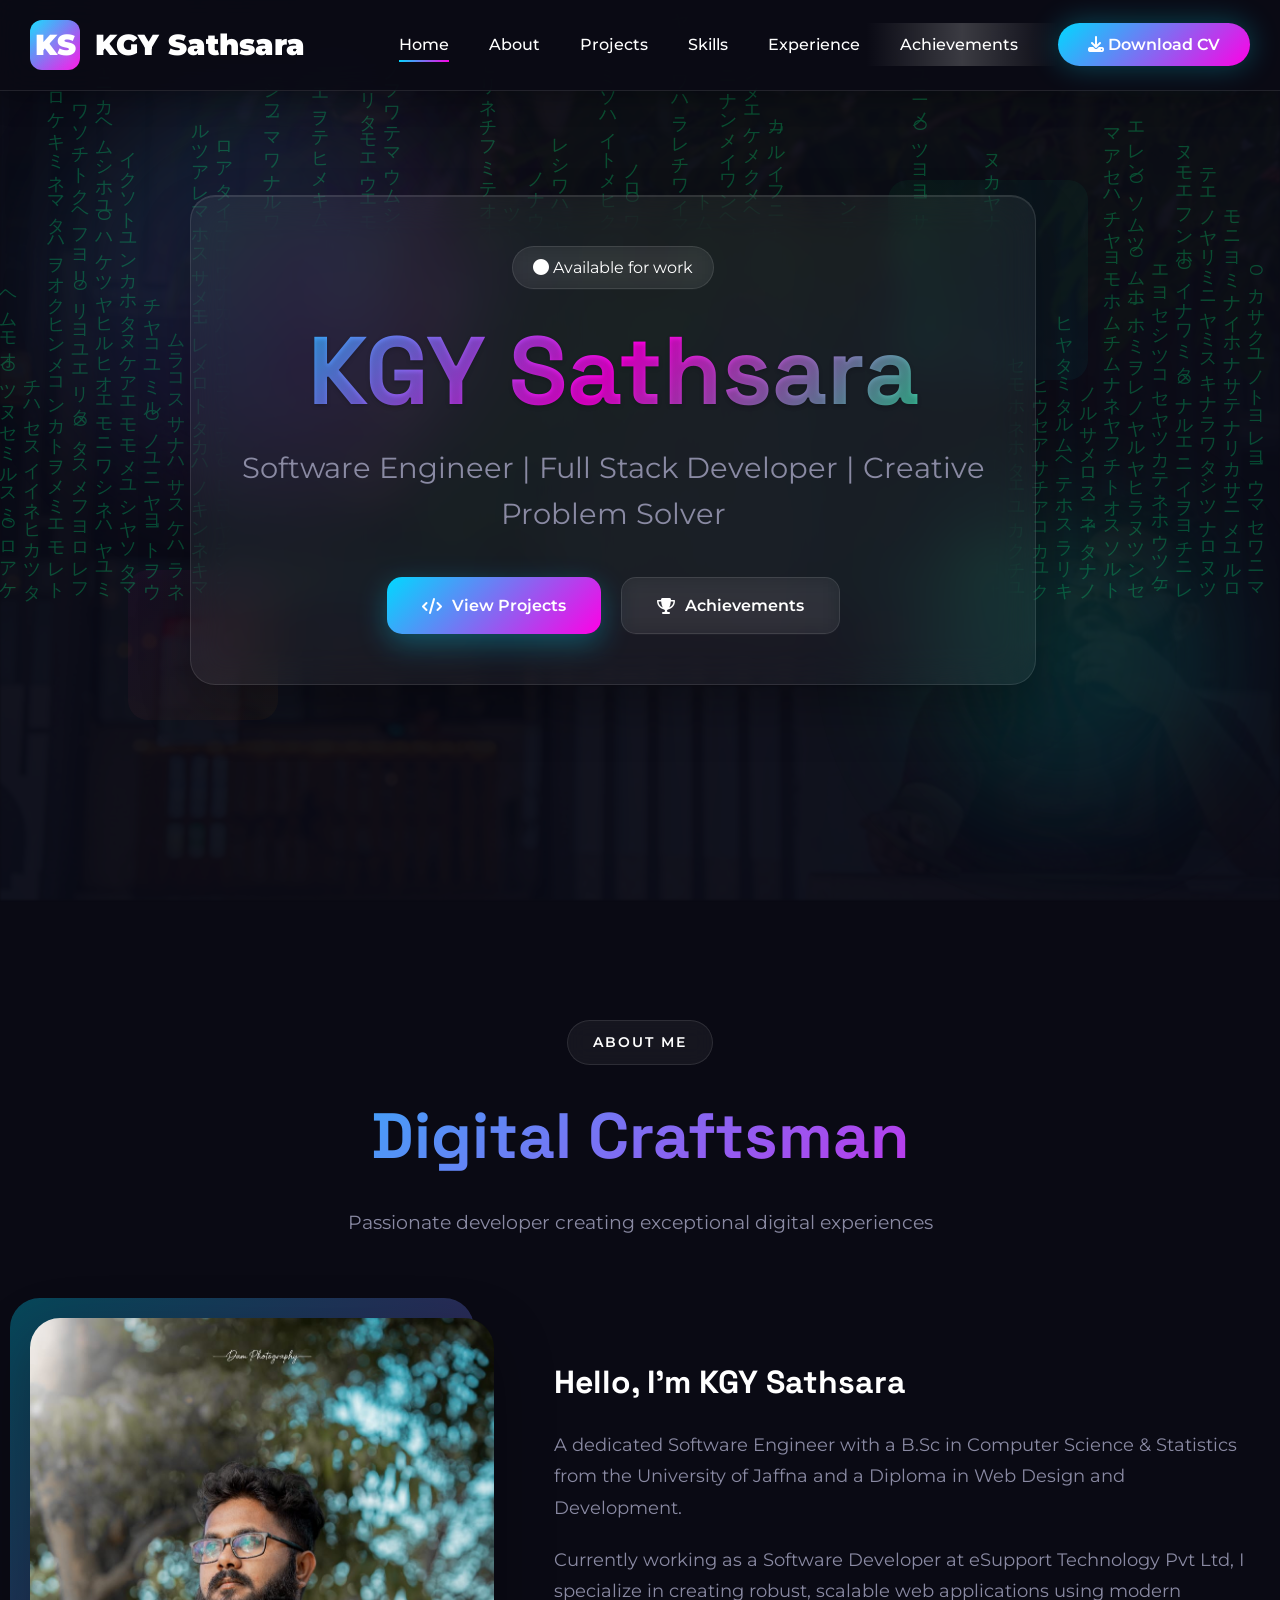
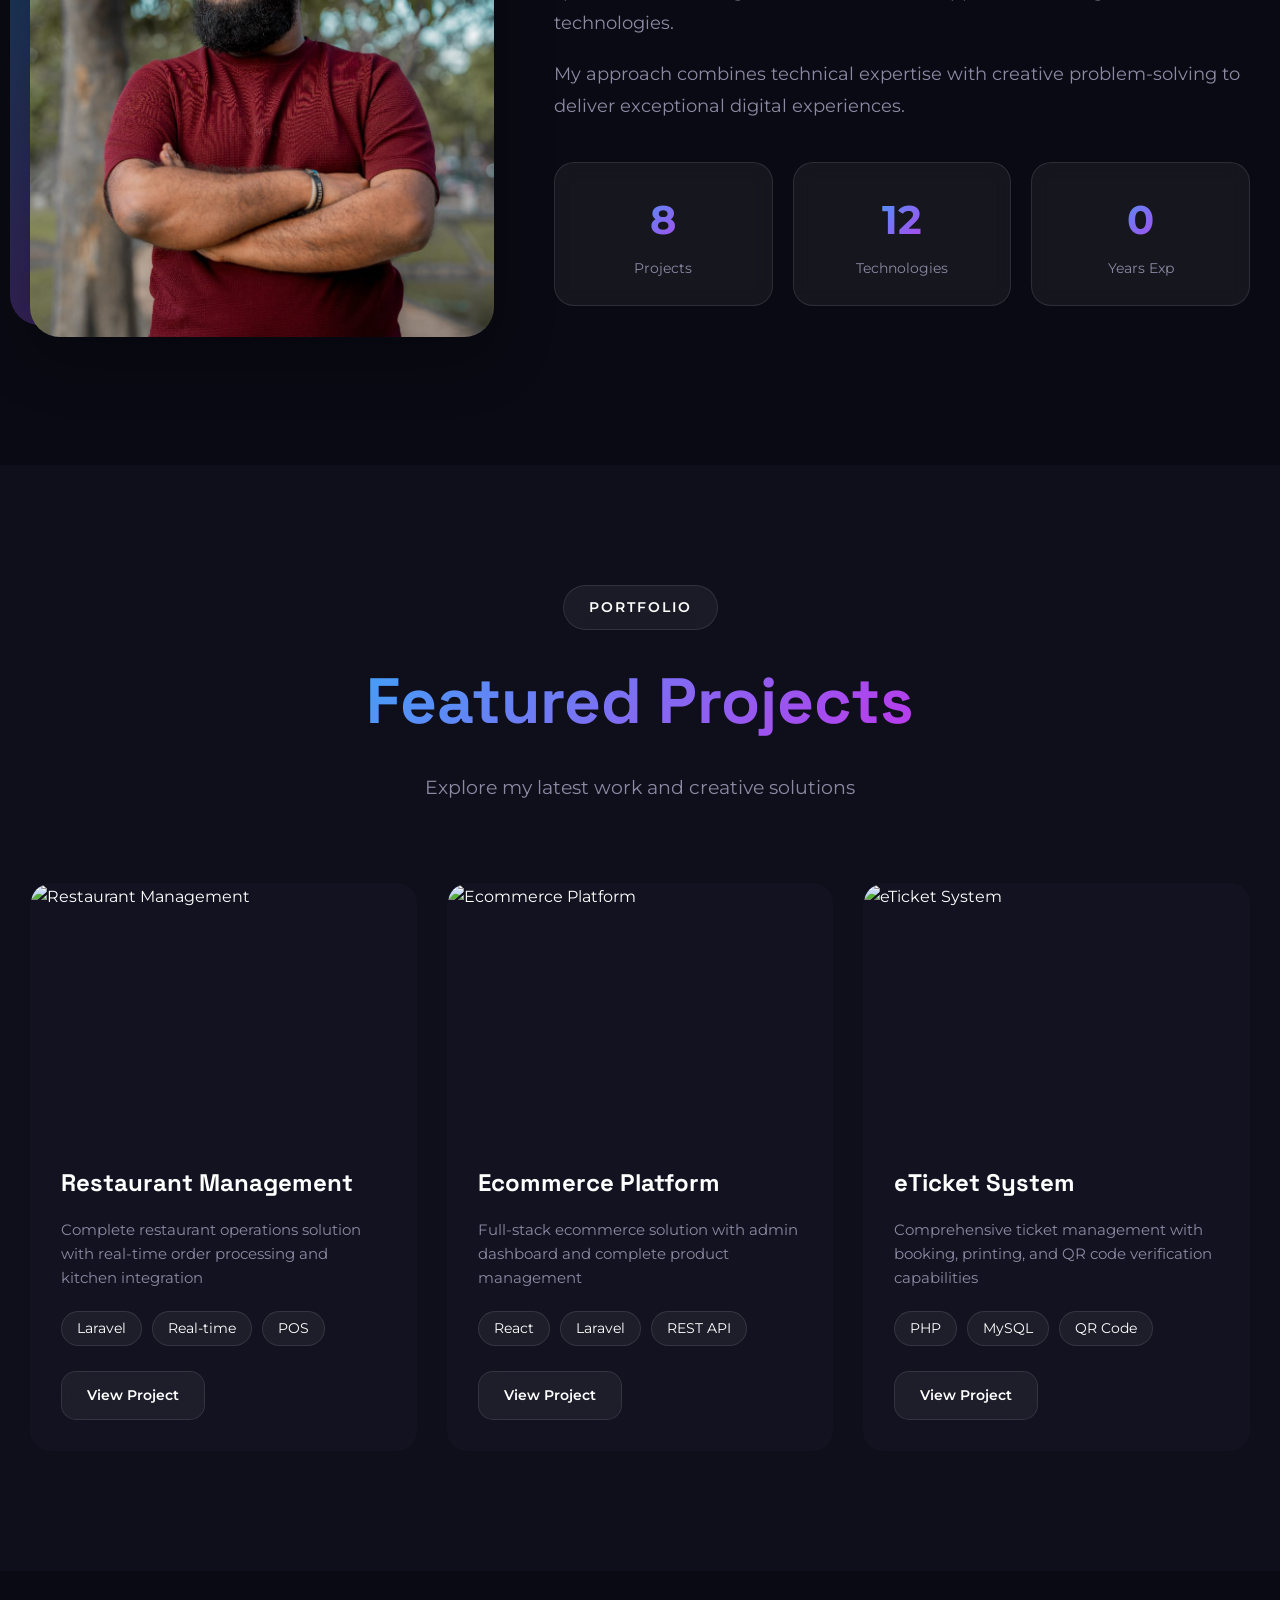
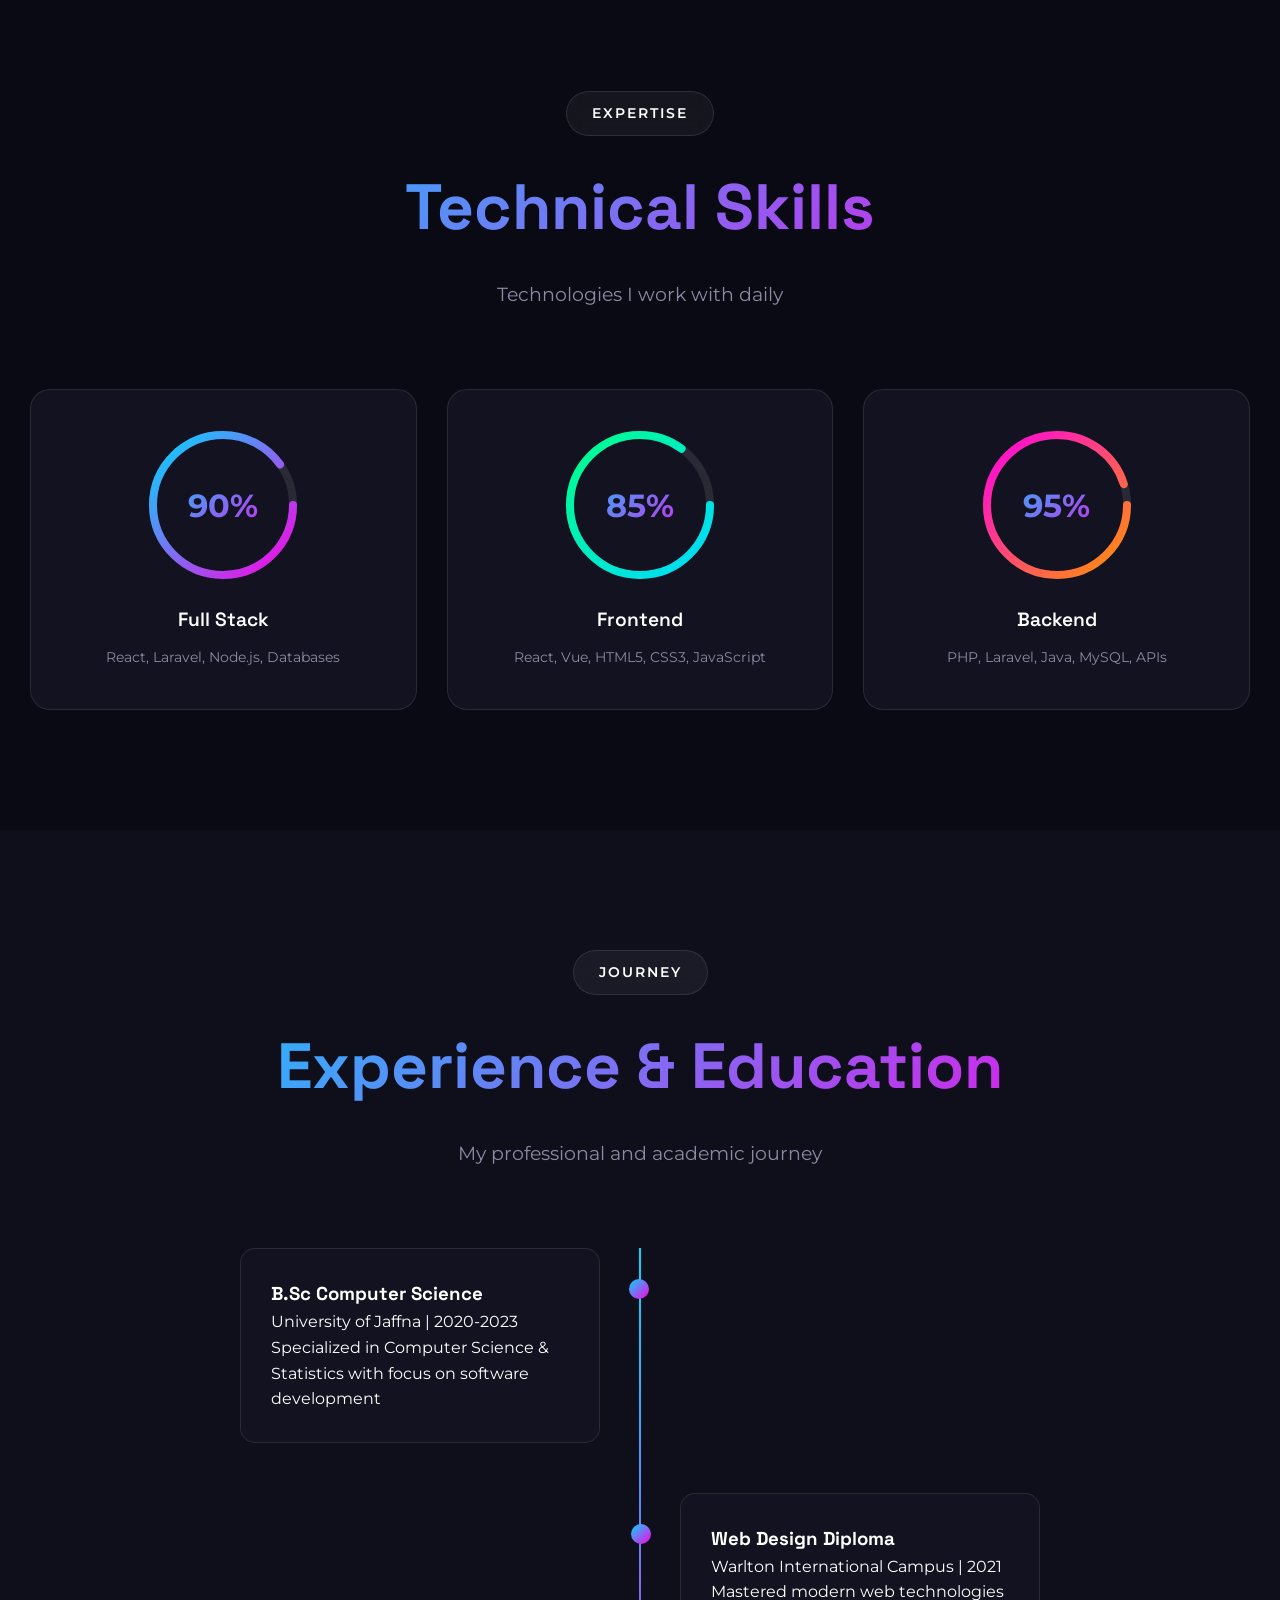
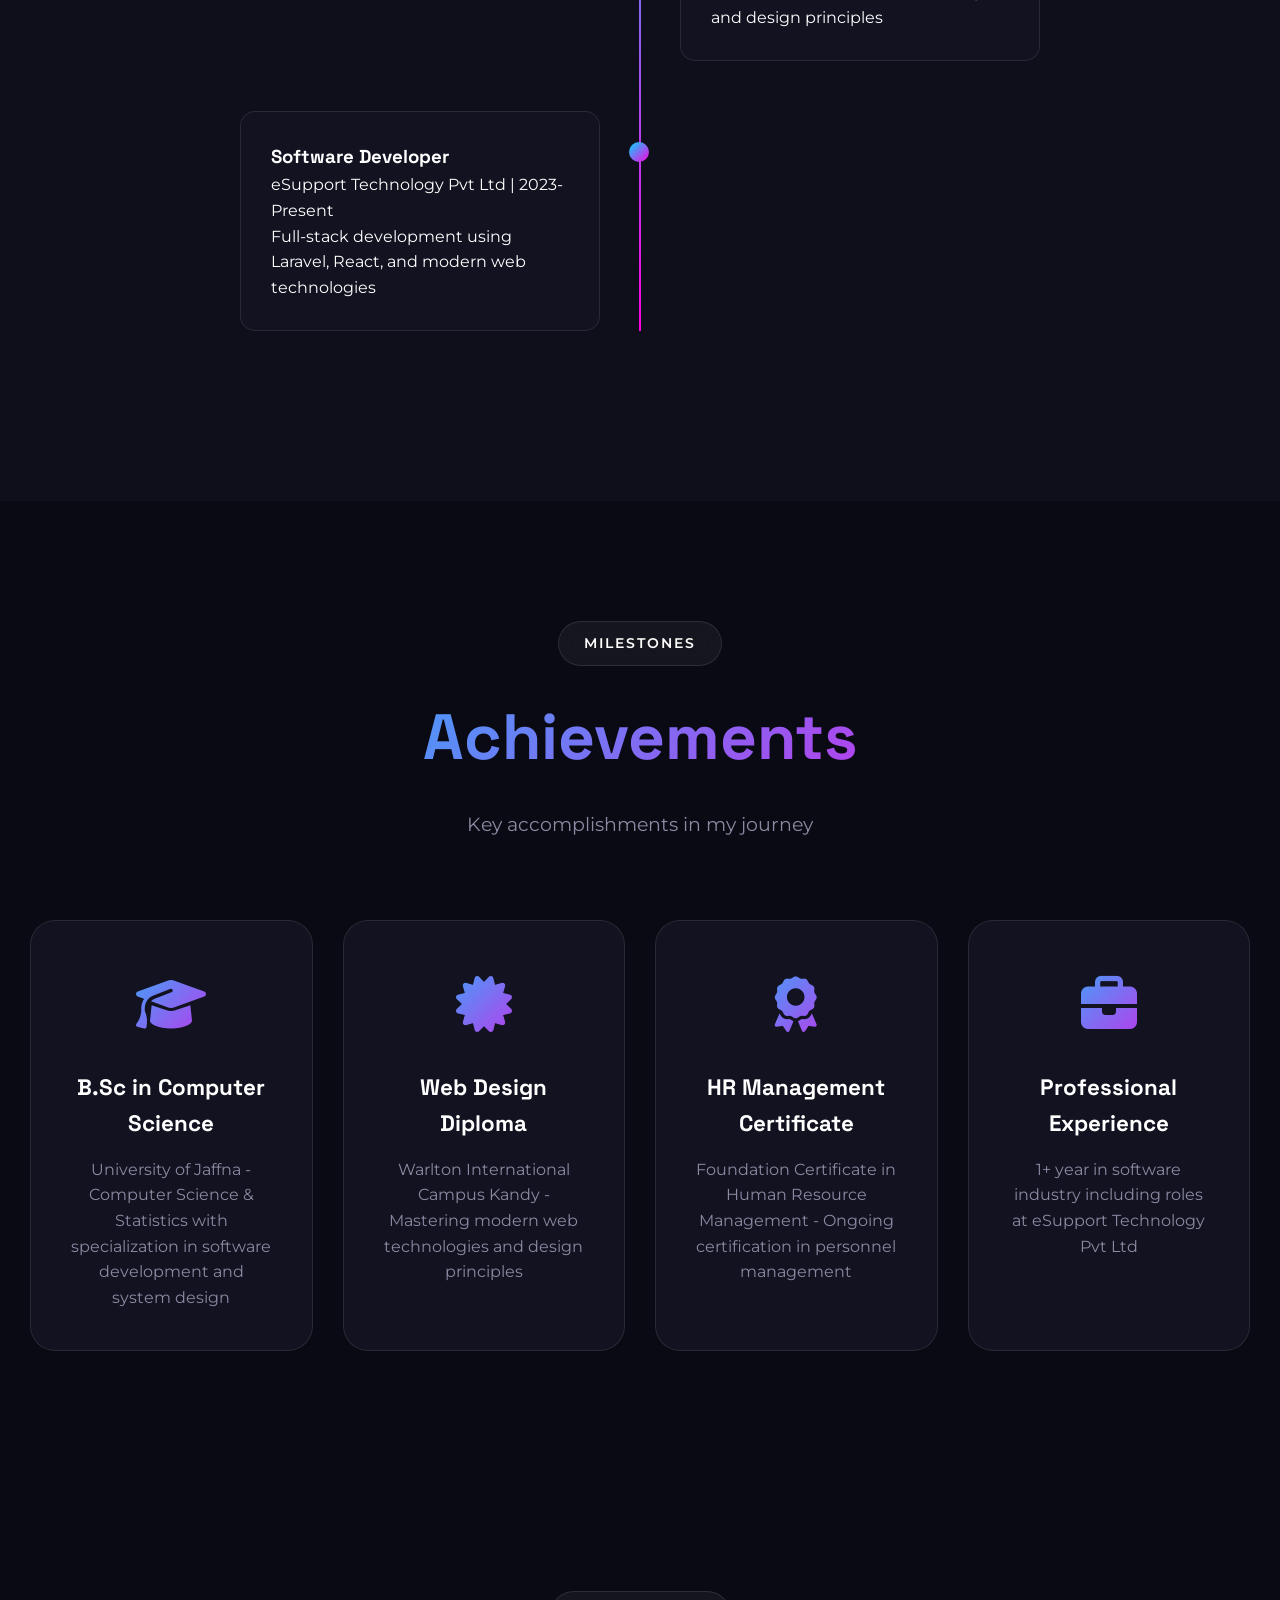
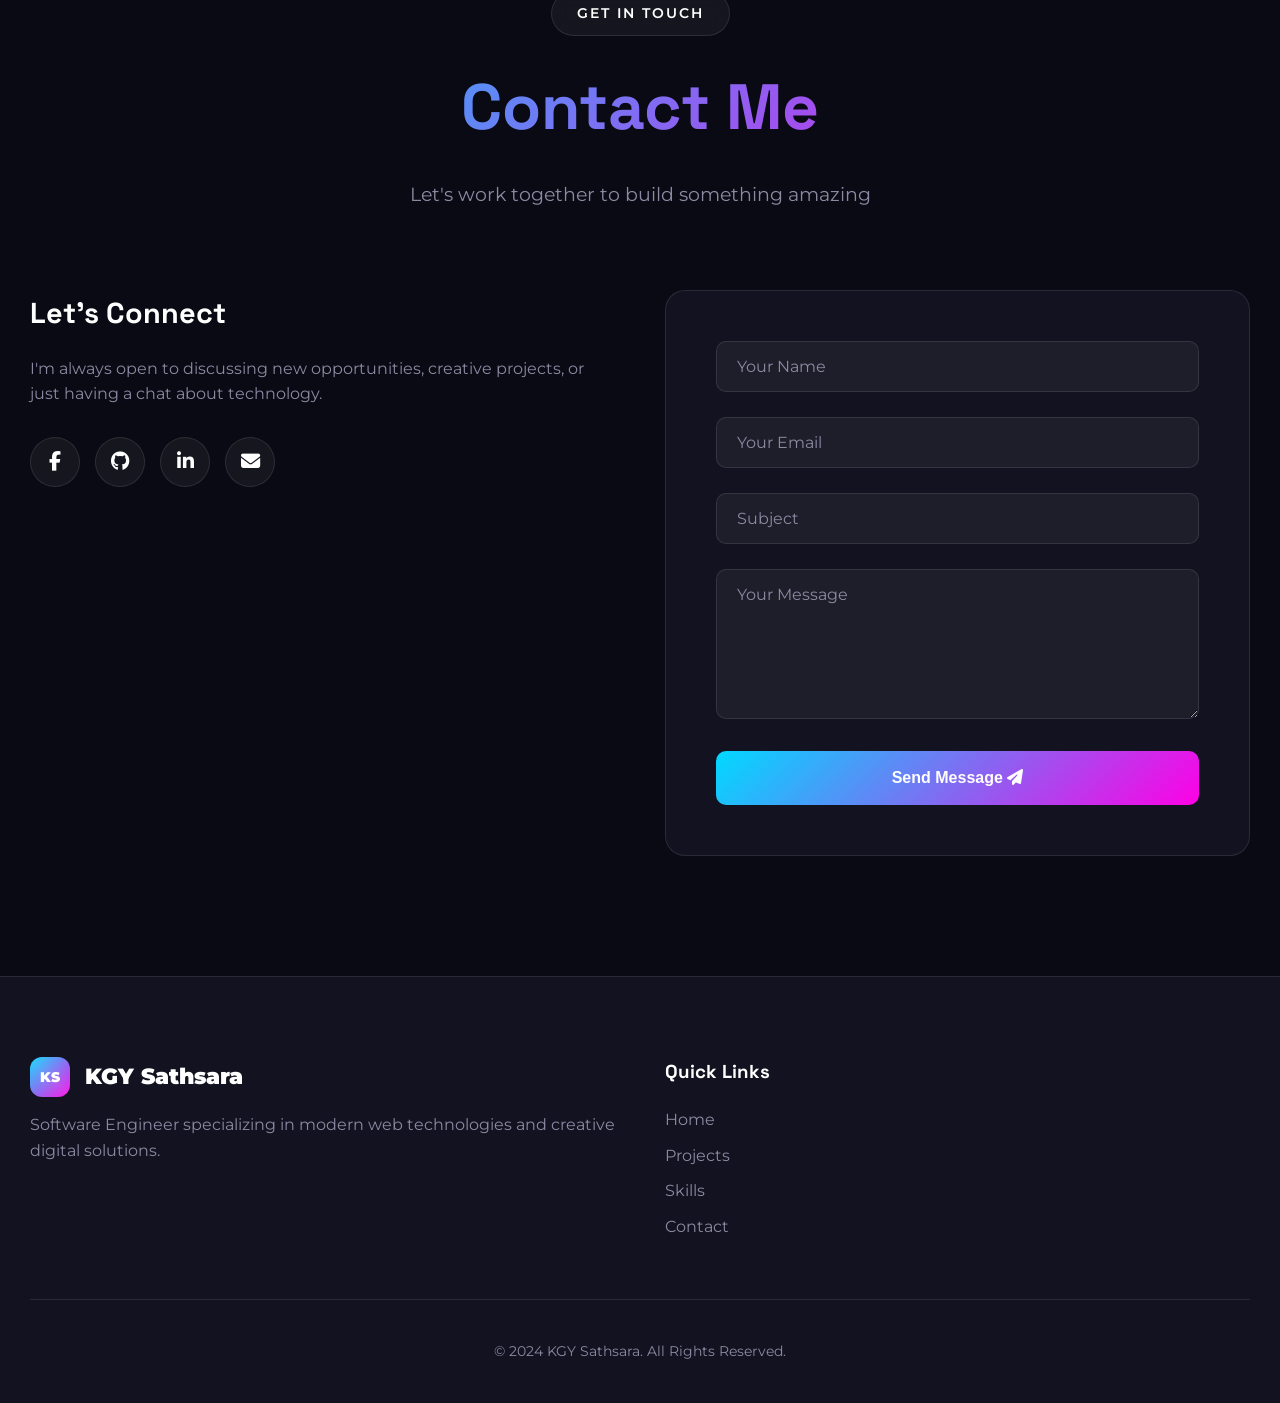
==== commit acc82a68: "update" ====
--- a/index.html
+++ b/index.html
@@ -5,23 +5,24 @@
     <meta name="viewport" content="width=device-width, initial-scale=1.0">
     <title>KGY Sathsara | Software Engineer</title>
     <link rel="stylesheet" href="https://cdnjs.cloudflare.com/ajax/libs/font-awesome/6.4.0/css/all.min.css">
-    <link href="https://fonts.googleapis.com/css2?family=Inter:wght@300;400;500;600;700;800;900&family=Space+Grotesk:wght@400;500;600;700&display=swap" rel="stylesheet">
+    <link href="https://fonts.googleapis.com/css2?family=Montserrat:wght@300;400;500;600;700;800;900&family=Space+Grotesk:wght@400;500;600;700&display=swap" rel="stylesheet">
     <style>
         :root {
-            --primary: #6366f1;
-            --secondary: #8b5cf6;
-            --accent: #ec4899;
-            --success: #10b981;
-            --dark: #0f172a;
-            --dark-2: #1e293b;
-            --dark-3: #334155;
-            --light: #f8fafc;
-            --gradient-1: linear-gradient(135deg, #667eea 0%, #764ba2 100%);
-            --gradient-2: linear-gradient(135deg, #f093fb 0%, #f5576c 100%);
-            --gradient-3: linear-gradient(135deg, #4facfe 0%, #00f2fe 100%);
-            --gradient-main: linear-gradient(135deg, #667eea 0%, #764ba2 50%, #f093fb 100%);
-            --glass: rgba(255, 255, 255, 0.1);
-            --glass-border: rgba(255, 255, 255, 0.2);
+            --primary: #00d9ff;
+            --secondary: #ff00e5;
+            --accent: #00ff88;
+            --dark: #0a0a14;
+            --dark-2: #121220;
+            --light: #ffffff;
+            --gray: #8a8aa3;
+            --gradient-1: linear-gradient(135deg, #00d9ff 0%, #ff00e5 100%);
+            --gradient-2: linear-gradient(135deg, #00ff88 0%, #00d9ff 100%);
+            --gradient-3: linear-gradient(135deg, #ff00e5 0%, #ff9500 100%);
+            --gradient-main: linear-gradient(135deg, #00d9ff 0%, #ff00e5 50%, #00ff88 100%);
+            --glass: rgba(255, 255, 255, 0.05);
+            --glass-border: rgba(255, 255, 255, 0.1);
+            --shadow-glow: 0 0 30px rgba(0, 217, 255, 0.3);
+            --shadow-glow-2: 0 0 50px rgba(255, 0, 229, 0.2);
         }
 
         * {
@@ -30,9 +31,14 @@
             box-sizing: border-box;
         }
 
+        html {
+            scroll-behavior: smooth;
+            scroll-padding-top: 80px;
+        }
+
         body {
-            font-family: 'Inter', sans-serif;
-            background: var(--dark);
+            font-family: 'Montserrat', sans-serif;
+            background-color: var(--dark);
             color: var(--light);
             overflow-x: hidden;
             line-height: 1.6;
@@ -49,78 +55,141 @@
             padding: 0 30px;
         }
 
-        /* Animated Background */
-        .bg-animation {
+        /* 3D Background Effect */
+        .bg-3d {
             position: fixed;
             top: 0;
             left: 0;
             width: 100%;
             height: 100%;
-            z-index: -1;
-            background: var(--dark);
+            z-index: -3;
+            perspective: 1000px;
             overflow: hidden;
         }
 
-        .bg-gradient {
+        .floating-3d {
             position: absolute;
-            width: 600px;
-            height: 600px;
             border-radius: 50%;
-            filter: blur(120px);
+            background: var(--gradient-1);
+            filter: blur(60px);
+            opacity: 0.15;
+            animation: float3D 20s infinite ease-in-out;
+        }
+
+        .cube-3d {
+            position: absolute;
+            width: 200px;
+            height: 200px;
+            background: var(--gradient-2);
+            opacity: 0.05;
+            animation: rotateCube 30s infinite linear;
+            border-radius: 20px;
+        }
+
+        @keyframes float3D {
+            0%, 100% { transform: translate3d(0, 0, 0) rotate(0deg); }
+            25% { transform: translate3d(100px, -50px, 100px) rotate(90deg); }
+            50% { transform: translate3d(-50px, 100px, -100px) rotate(180deg); }
+            75% { transform: translate3d(-100px, -50px, 50px) rotate(270deg); }
+        }
+
+        @keyframes rotateCube {
+            0% { transform: rotateX(0) rotateY(0) rotateZ(0); }
+            100% { transform: rotateX(360deg) rotateY(360deg) rotateZ(360deg); }
+        }
+
+        /* Matrix Rain Effect */
+        .matrix-container {
+            position: fixed;
+            top: 0;
+            left: 0;
+            width: 100%;
+            height: 100%;
+            z-index: -2;
             opacity: 0.3;
-            animation: float 20s ease-in-out infinite;
-        }
-
-        .bg-gradient-1 {
-            background: var(--gradient-1);
-            top: -200px;
-            left: -200px;
-            animation-delay: 0s;
-        }
-
-        .bg-gradient-2 {
-            background: var(--gradient-2);
-            bottom: -200px;
-            right: -200px;
-            animation-delay: 5s;
-        }
-
-        .bg-gradient-3 {
-            background: var(--gradient-3);
-            top: 50%;
-            left: 50%;
-            animation-delay: 10s;
-        }
-
-        @keyframes float {
-            0%, 100% { transform: translate(0, 0) rotate(0deg); }
-            33% { transform: translate(50px, -50px) rotate(120deg); }
-            66% { transform: translate(-50px, 50px) rotate(240deg); }
-        }
-
-        /* Navbar */
+        }
+
+        .matrix-column {
+            display: inline-block;
+            width: 20px;
+            margin: 0 2px;
+            color: var(--accent);
+            font-size: 18px;
+            text-align: center;
+            writing-mode: vertical-rl;
+            animation: matrixFall linear infinite;
+            animation-duration: calc(1s * var(--speed));
+            animation-delay: calc(-1s * var(--delay));
+        }
+
+        @keyframes matrixFall {
+            0% { transform: translateY(-100vh); opacity: 0; }
+            10% { opacity: 1; }
+            90% { opacity: 1; }
+            100% { transform: translateY(100vh); opacity: 0; }
+        }
+
+        /* Glitch Text Effect */
+        .glitch {
+            position: relative;
+            animation: glitch 5s infinite;
+        }
+
+        .glitch::before,
+        .glitch::after {
+            content: attr(data-text);
+            position: absolute;
+            top: 0;
+            left: 0;
+            width: 100%;
+            height: 100%;
+        }
+
+        .glitch::before {
+            animation: glitch-top 1s infinite;
+            clip-path: polygon(0 0, 100% 0, 100% 33%, 0 33%);
+            -webkit-clip-path: polygon(0 0, 100% 0, 100% 33%, 0 33%);
+        }
+
+        .glitch::after {
+            animation: glitch-bottom 1.5s infinite;
+            clip-path: polygon(0 67%, 100% 67%, 100% 100%, 0 100%);
+            -webkit-clip-path: polygon(0 67%, 100% 67%, 100% 100%, 0 100%);
+        }
+
+        @keyframes glitch {
+            2%, 64% { transform: translate(2px, 0) skew(0deg); }
+            4%, 60% { transform: translate(-2px, 0) skew(0deg); }
+            62% { transform: translate(0, 0) skew(5deg); }
+        }
+
+        @keyframes glitch-top {
+            2%, 64% { transform: translate(2px, -2px); }
+            4%, 60% { transform: translate(-2px, 2px); }
+            62% { transform: translate(13px, -1px) skew(-13deg); }
+        }
+
+        @keyframes glitch-bottom {
+            2%, 64% { transform: translate(-2px, 0); }
+            4%, 60% { transform: translate(-2px, 0); }
+            62% { transform: translate(-22px, 5px) skew(21deg); }
+        }
+
+        /* Navigation - Cyberpunk Style */
         nav {
             position: fixed;
-            top: 20px;
-            left: 50%;
-            transform: translateX(-50%);
+            top: 0;
+            left: 0;
+            width: 100%;
             z-index: 1000;
-            width: 90%;
-            max-width: 1200px;
-            background: rgba(15, 23, 42, 0.8);
-            backdrop-filter: blur(20px);
-            border: 1px solid var(--glass-border);
-            border-radius: 20px;
-            padding: 15px 30px;
-            transition: all 0.3s ease;
-        }
-
-        nav.scrolled {
-            background: rgba(15, 23, 42, 0.95);
-            box-shadow: 0 10px 40px rgba(0, 0, 0, 0.3);
-        }
-
-        .nav-content {
+            padding: 20px 0;
+            background: rgba(10, 10, 20, 0.9);
+            backdrop-filter: blur(15px);
+            border-bottom: 1px solid var(--glass-border);
+            box-shadow: 0 5px 30px rgba(0, 0, 0, 0.3);
+        }
+
+        .nav-container {
             display: flex;
             justify-content: space-between;
             align-items: center;
@@ -129,57 +198,110 @@
         .logo {
             display: flex;
             align-items: center;
-            gap: 12px;
-            font-size: 1.3rem;
-            font-weight: 700;
-            background: var(--gradient-main);
-            -webkit-background-clip: text;
-            -webkit-text-fill-color: transparent;
-            background-clip: text;
-        }
-
-        .logo img {
-            height: 45px;
-            width: 45px;
-            border-radius: 50%;
-            border: 2px solid var(--primary);
+            gap: 15px;
+            font-size: 1.8rem;
+            font-weight: 900;
+            color: var(--light);
+            text-decoration: none;
+        }
+
+        .logo-icon {
+            width: 50px;
+            height: 50px;
+            background: var(--gradient-1);
+            border-radius: 12px;
+            display: flex;
+            align-items: center;
+            justify-content: center;
+            font-weight: 900;
+            position: relative;
+            overflow: hidden;
+        }
+
+        .logo-icon::after {
+            content: '';
+            position: absolute;
+            top: -50%;
+            left: -50%;
+            width: 200%;
+            height: 200%;
+            background: linear-gradient(transparent, rgba(255, 255, 255, 0.1), transparent);
+            transform: rotate(45deg);
+            animation: shine 3s infinite;
+        }
+
+        @keyframes shine {
+            0% { transform: translateX(-100%) translateY(-100%) rotate(45deg); }
+            100% { transform: translateX(100%) translateY(100%) rotate(45deg); }
         }
 
         .nav-links {
             display: flex;
+            gap: 40px;
             list-style: none;
-            gap: 10px;
-            align-items: center;
         }
 
         .nav-item {
             color: var(--light);
             text-decoration: none;
-            padding: 10px 20px;
-            border-radius: 12px;
+            font-weight: 500;
+            font-size: 1rem;
+            position: relative;
+            padding: 8px 0;
             transition: all 0.3s ease;
-            font-weight: 500;
+        }
+
+        .nav-item::before {
+            content: '';
+            position: absolute;
+            bottom: 0;
+            left: 0;
+            width: 0;
+            height: 2px;
+            background: var(--gradient-1);
+            transition: width 0.3s ease;
+        }
+
+        .nav-item:hover::before,
+        .nav-item.active::before {
+            width: 100%;
+        }
+
+        .nav-item:hover {
+            color: var(--primary);
+        }
+
+        .nav-btn {
+            background: var(--gradient-1);
+            color: white;
+            padding: 12px 30px;
+            border-radius: 30px;
+            font-weight: 600;
+            text-decoration: none;
+            transition: all 0.3s ease;
+            box-shadow: var(--shadow-glow);
             position: relative;
-        }
-
-        .nav-item:hover {
-            background: var(--glass);
-            transform: translateY(-2px);
-        }
-
-        .nav-btn {
-            background: var(--gradient-main);
-            color: white;
-            padding: 10px 25px;
-            border-radius: 12px;
-            font-weight: 600;
-            transition: all 0.3s ease;
-            text-decoration: none;
+            overflow: hidden;
+        }
+
+        .nav-btn::before {
+            content: '';
+            position: absolute;
+            top: 0;
+            left: -100%;
+            width: 100%;
+            height: 100%;
+            background: linear-gradient(90deg, transparent, rgba(255, 255, 255, 0.2), transparent);
+            transition: 0.5s;
+        }
+
+        .nav-btn:hover::before {
+            left: 100%;
         }
 
         .nav-btn:hover {
             transform: translateY(-2px);
-            box-shadow: 0 10px 30px rgba(102, 126, 234, 0.4);
+            box-shadow: 0 10px 30px rgba(0, 217, 255, 0.4);
         }
 
         .burger {
@@ -190,298 +312,193 @@
         }
 
         .burger span {
-            width: 25px;
+            width: 30px;
             height: 3px;
             background: var(--light);
             border-radius: 3px;
             transition: all 0.3s ease;
         }
 
-/* Hero Section */
-#home {
-    min-height: 100vh;
-    display: flex;
-    align-items: center;
-    justify-content: center;
-    padding-top: 100px;
-    position: relative;
-    /* overflow: hidden; */
-}
-
-/* Full Cover Background Photo */
-.hero-cover-photo {
-    position: absolute;
-    top: 0;
-    left: 0;
-    width: 100%;
-    height: 100%;
-    z-index: 1;
-    background-image: url('images/cover.jpeg');
-    background-size: cover;
-    background-position: center;
-    background-repeat: no-repeat;
-    opacity: 0.15; /* Adjust transparency: 0.1 = 10%, 0.2 = 20%, etc */
-    filter: blur(1px);
-    transition: opacity 0.5s ease;
-}
-
-/* Optional: Gradient overlay for better contrast */
-.cover-overlay {
-    position: absolute;
-    top: 0;
-    left: 0;
-    width: 100%;
-    height: 100%;
-    background: linear-gradient(
-        135deg,
-        rgba(10, 25, 47, 0.8) 0%,
-        rgba(10, 25, 47, 0.6) 50%,
-        rgba(10, 25, 47, 0.8) 100%
-    );
-    z-index: 1;
-}
-
-.hero-content {
-    text-align: center;
-    z-index: 2;
-    position: relative;
-    padding: 50px 30px;
-    background: var(--glass);
-    border: 1px solid var(--glass-border);
-    backdrop-filter: blur(20px);
-    border-radius: 25px;
-    box-shadow: 
-        0 25px 50px rgba(0, 0, 0, 0.25),
-        inset 0 1px 0 rgba(255, 255, 255, 0.1);
-    margin: 20px;
-    max-width: 900px;
-    width: 90%;
-}
-
-.hero-badge {
-    display: inline-block;
-    background: var(--glass);
-    border: 1px solid var(--glass-border);
-    padding: 8px 20px;
-    border-radius: 50px;
-    margin-bottom: 30px;
-    backdrop-filter: blur(10px);
-    animation: fadeInUp 0.8s ease;
-}
-
-.hero-badge i {
-    color: var(--success);
-    margin-right: 8px;
-    animation: pulse 2s ease-in-out infinite;
-}
-
-@keyframes pulse {
-    0%, 100% { opacity: 1; }
-    50% { opacity: 0.5; }
-}
-
-.hero-title {
-    font-size: clamp(3rem, 8vw, 6rem);
-    font-weight: 900;
-    margin-bottom: 20px;
-    background: var(--gradient-main);
-    -webkit-background-clip: text;
-    -webkit-text-fill-color: transparent;
-    background-clip: text;
-    animation: fadeInUp 0.8s ease 0.2s backwards;
-    line-height: 1.1;
-    text-shadow: 0 2px 4px rgba(0, 0, 0, 0.2);
-}
-
-.hero-subtitle {
-    font-size: clamp(1.2rem, 3vw, 1.8rem);
-    color: #94a3b8;
-    margin-bottom: 40px;
-    animation: fadeInUp 0.8s ease 0.4s backwards;
-}
-
-.hero-buttons {
-    display: flex;
-    gap: 20px;
-    justify-content: center;
-    flex-wrap: wrap;
-    animation: fadeInUp 0.8s ease 0.6s backwards;
-}
-
-.btn {
-    padding: 15px 35px;
-    border-radius: 15px;
-    text-decoration: none;
-    font-weight: 600;
-    transition: all 0.3s ease;
-    display: inline-flex;
-    align-items: center;
-    gap: 10px;
-}
-
-.btn-primary {
-    background: var(--gradient-main);
-    color: white;
-    box-shadow: 0 10px 30px rgba(102, 126, 234, 0.3);
-}
-
-.btn-primary:hover {
-    transform: translateY(-3px);
-    box-shadow: 0 15px 40px rgba(102, 126, 234, 0.5);
-}
-
-.btn-secondary {
-    background: var(--glass);
-    color: var(--light);
-    border: 1px solid var(--glass-border);
-    backdrop-filter: blur(10px);
-}
-
-.btn-secondary:hover {
-    background: rgba(255, 255, 255, 0.15);
-    transform: translateY(-3px);
-}
-
-/* Optional: Floating elements animation */
-.floating-elements {
-    position: absolute;
-    width: 100%;
-    height: 100%;
-    top: 0;
-    left: 0;
-    z-index: 1;
-    pointer-events: none;
-    overflow: hidden;
-}
-
-.floating-element {
-    position: absolute;
-    border-radius: 50%;
-    background: var(--gradient-main);
-    opacity: 0.05;
-    filter: blur(20px);
-}
-
-.floating-element:nth-child(1) {
-    width: 300px;
-    height: 300px;
-    top: 10%;
-    left: 10%;
-    animation: float 25s infinite linear;
-}
-
-.floating-element:nth-child(2) {
-    width: 200px;
-    height: 200px;
-    top: 60%;
-    right: 15%;
-    animation: float 20s infinite linear reverse;
-}
-
-.floating-element:nth-child(3) {
-    width: 150px;
-    height: 150px;
-    bottom: 20%;
-    left: 20%;
-    animation: float 15s infinite linear;
-}
-
-@keyframes float {
-    0%, 100% {
-        transform: translate(0, 0) rotate(0deg);
-    }
-    25% {
-        transform: translate(50px, 50px) rotate(90deg);
-    }
-    50% {
-        transform: translate(0, 100px) rotate(180deg);
-    }
-    75% {
-        transform: translate(-50px, 50px) rotate(270deg);
-    }
-}
-
-/* Responsive adjustments */
-@media (max-width: 768px) {
-    #home {
-        padding-top: 80px;
-    }
-    
-    .hero-content {
-        padding: 40px 20px;
-        margin: 15px;
-        backdrop-filter: blur(15px);
-    }
-    
-    .hero-cover-photo {
-        opacity: 0.1; /* Less opaque on mobile for better readability */
-        filter: blur(0.5px);
-    }
-    
-    .hero-buttons {
-        flex-direction: column;
-        align-items: center;
-    }
-    
-    .btn {
-        width: 100%;
-        max-width: 300px;
-        justify-content: center;
-    }
-}
-
-@media (max-width: 480px) {
-    .hero-content {
-        padding: 30px 15px;
-        border-radius: 20px;
-    }
-    
-    .hero-title {
-        font-size: clamp(2.5rem, 6vw, 4rem);
-    }
-    
-    .hero-subtitle {
-        font-size: clamp(1rem, 4vw, 1.4rem);
-    }
-}
-
-        /* Section Styles */
-        section {
-            padding: 120px 0;
+        /* Hero Section with Cover Photo */
+        #home {
+            min-height: 100vh;
+            display: flex;
+            align-items: center;
+            justify-content: center;
+            padding-top: 100px;
             position: relative;
         }
 
-        .section-header {
+        /* Full Cover Background Photo */
+        .hero-cover-photo {
+            position: absolute;
+            top: 0;
+            left: 0;
+            width: 100%;
+            height: 100%;
+            z-index: 1;
+            background-image: url('images/cover.jpeg');
+            background-size: cover;
+            background-position: center;
+            background-repeat: no-repeat;
+            opacity: 0.15;
+            filter: blur(1px);
+            transition: opacity 0.5s ease;
+        }
+
+        .cover-overlay {
+            position: absolute;
+            top: 0;
+            left: 0;
+            width: 100%;
+            height: 100%;
+            background: linear-gradient(
+                135deg,
+                rgba(10, 25, 47, 0.8) 0%,
+                rgba(10, 25, 47, 0.6) 50%,
+                rgba(10, 25, 47, 0.8) 100%
+            );
+            z-index: 1;
+        }
+
+        .hero-content {
             text-align: center;
-            margin-bottom: 80px;
-        }
-
-        .section-badge {
+            z-index: 2;
+            position: relative;
+            padding: 50px 30px;
+            background: var(--glass);
+            border: 1px solid var(--glass-border);
+            backdrop-filter: blur(20px);
+            border-radius: 25px;
+            box-shadow: 
+                0 25px 50px rgba(0, 0, 0, 0.25),
+                inset 0 1px 0 rgba(255, 255, 255, 0.1);
+            margin: 20px;
+            max-width: 900px;
+            width: 90%;
+        }
+
+        .hero-badge {
             display: inline-block;
             background: var(--glass);
             border: 1px solid var(--glass-border);
             padding: 8px 20px;
             border-radius: 50px;
-            margin-bottom: 20px;
+            margin-bottom: 30px;
             backdrop-filter: blur(10px);
-            font-size: 0.9rem;
-            font-weight: 600;
-            text-transform: uppercase;
-            letter-spacing: 1px;
-        }
-
-        .section-title {
-            font-size: clamp(2.5rem, 5vw, 4rem);
+            animation: fadeInUp 0.8s ease;
+        }
+
+        .hero-title {
+            font-size: clamp(3rem, 8vw, 6rem);
+            font-weight: 900;
             margin-bottom: 20px;
             background: var(--gradient-main);
             -webkit-background-clip: text;
             -webkit-text-fill-color: transparent;
             background-clip: text;
+            animation: fadeInUp 0.8s ease 0.2s backwards;
+            line-height: 1.1;
+            text-shadow: 0 2px 4px rgba(0, 0, 0, 0.2);
+        }
+
+        .hero-subtitle {
+            font-size: clamp(1.2rem, 3vw, 1.8rem);
+            color: var(--gray);
+            margin-bottom: 40px;
+            animation: fadeInUp 0.8s ease 0.4s backwards;
+        }
+
+        .hero-buttons {
+            display: flex;
+            gap: 20px;
+            justify-content: center;
+            flex-wrap: wrap;
+            animation: fadeInUp 0.8s ease 0.6s backwards;
+        }
+
+        .btn {
+            padding: 15px 35px;
+            border-radius: 15px;
+            text-decoration: none;
+            font-weight: 600;
+            transition: all 0.3s ease;
+            display: inline-flex;
+            align-items: center;
+            gap: 10px;
+        }
+
+        .btn-primary {
+            background: var(--gradient-1);
+            color: white;
+            box-shadow: 0 10px 30px rgba(0, 217, 255, 0.3);
+        }
+
+        .btn-primary:hover {
+            transform: translateY(-3px);
+            box-shadow: 0 15px 40px rgba(0, 217, 255, 0.5);
+        }
+
+        .btn-secondary {
+            background: var(--glass);
+            color: var(--light);
+            border: 1px solid var(--glass-border);
+            backdrop-filter: blur(10px);
+        }
+
+        .btn-secondary:hover {
+            background: rgba(255, 255, 255, 0.15);
+            transform: translateY(-3px);
+        }
+
+        @keyframes fadeInUp {
+            from {
+                opacity: 0;
+                transform: translateY(30px);
+            }
+            to {
+                opacity: 1;
+                transform: translateY(0);
+            }
+        }
+
+        /* Section Styles */
+        section {
+            padding: 120px 0;
+            position: relative;
+        }
+
+        .section-header {
+            text-align: center;
+            margin-bottom: 80px;
+        }
+
+        .section-badge {
+            display: inline-block;
+            background: var(--glass);
+            border: 1px solid var(--glass-border);
+            padding: 10px 25px;
+            border-radius: 30px;
+            margin-bottom: 20px;
+            font-size: 0.9rem;
+            font-weight: 600;
+            letter-spacing: 2px;
+            text-transform: uppercase;
+            backdrop-filter: blur(10px);
+        }
+
+        .section-title {
+            font-size: clamp(2.5rem, 5vw, 4rem);
+            margin-bottom: 20px;
+            background: var(--gradient-1);
+            -webkit-background-clip: text;
+            -webkit-text-fill-color: transparent;
+            background-clip: text;
         }
 
         .section-subtitle {
             font-size: 1.2rem;
-            color: #94a3b8;
+            color: var(--gray);
             max-width: 600px;
             margin: 0 auto;
         }
@@ -511,7 +528,7 @@
             left: -20px;
             right: 20px;
             bottom: 20px;
-            background: var(--gradient-main);
+            background: var(--gradient-1);
             border-radius: 30px;
             z-index: -1;
             opacity: 0.3;
@@ -523,7 +540,7 @@
         }
 
         .about-content p {
-            color: #94a3b8;
+            color: var(--gray);
             margin-bottom: 20px;
             font-size: 1.1rem;
             line-height: 1.8;
@@ -554,19 +571,19 @@
         .stat-number {
             font-size: 2.5rem;
             font-weight: 700;
-            background: var(--gradient-main);
+            background: var(--gradient-1);
             -webkit-background-clip: text;
             -webkit-text-fill-color: transparent;
             background-clip: text;
         }
 
         .stat-label {
-            color: #94a3b8;
+            color: var(--gray);
             font-size: 0.9rem;
             margin-top: 5px;
         }
 
-        /* Projects Section */
+        /* Projects - Interactive Grid */
         .projects-grid {
             display: grid;
             grid-template-columns: repeat(auto-fit, minmax(350px, 1fr));
@@ -574,38 +591,58 @@
         }
 
         .project-card {
-            background: rgba(30, 41, 59, 0.5);
-            border: 1px solid var(--glass-border);
-            border-radius: 25px;
+            background: var(--dark-2);
+            border-radius: 20px;
             overflow: hidden;
-            transition: all 0.3s ease;
-            backdrop-filter: blur(10px);
+            transition: all 0.4s ease;
+            border: 1px solid transparent;
+            position: relative;
+        }
+
+        .project-card::before {
+            content: '';
+            position: absolute;
+            top: 0;
+            left: 0;
+            right: 0;
+            bottom: 0;
+            background: var(--gradient-1);
+            opacity: 0;
+            transition: opacity 0.4s ease;
+            z-index: 1;
+        }
+
+        .project-card:hover::before {
+            opacity: 0.1;
         }
 
         .project-card:hover {
-            transform: translateY(-10px);
-            box-shadow: 0 20px 60px rgba(0, 0, 0, 0.4);
+            transform: translateY(-15px) scale(1.02);
             border-color: var(--primary);
-        }
-
-        .project-image-wrapper {
+            box-shadow: var(--shadow-glow);
+        }
+
+        .project-image {
+            height: 250px;
             overflow: hidden;
-            height: 220px;
-        }
-
-        .project-image {
+            position: relative;
+        }
+
+        .project-image img {
             width: 100%;
             height: 100%;
             object-fit: cover;
-            transition: all 0.3s ease;
-        }
-
-        .project-card:hover .project-image {
+            transition: transform 0.5s ease;
+        }
+
+        .project-card:hover .project-image img {
             transform: scale(1.1);
         }
 
         .project-content {
             padding: 30px;
+            position: relative;
+            z-index: 2;
         }
 
         .project-title {
@@ -615,132 +652,228 @@
         }
 
         .project-description {
-            color: #94a3b8;
+            color: var(--gray);
             margin-bottom: 20px;
+            font-size: 0.95rem;
         }
 
         .project-tags {
             display: flex;
             flex-wrap: wrap;
             gap: 10px;
-            margin-bottom: 20px;
+            margin-bottom: 25px;
         }
 
         .tag {
             background: var(--glass);
-            padding: 6px 14px;
+            border: 1px solid var(--glass-border);
+            padding: 6px 15px;
             border-radius: 20px;
             font-size: 0.85rem;
-            border: 1px solid var(--glass-border);
-        }
-
-        .project-link {
-            display: inline-flex;
-            align-items: center;
-            gap: 8px;
-            color: var(--primary);
-            text-decoration: none;
-            font-weight: 600;
-            transition: all 0.3s ease;
-        }
-
-        .project-link:hover {
-            gap: 12px;
-        }
-
-        /* Skills Section */
+            color: var(--light);
+        }
+
+        /* Skills - Radial Progress */
         .skills-grid {
             display: grid;
-            grid-template-columns: repeat(auto-fit, minmax(150px, 1fr));
-            gap: 20px;
-            max-width: 900px;
-            margin: 0 auto;
-        }
-
-        .skill-card {
-            background: rgba(30, 41, 59, 0.5);
+            grid-template-columns: repeat(auto-fit, minmax(250px, 1fr));
+            gap: 30px;
+        }
+
+        .skill-radial {
+            background: var(--dark-2);
+            border-radius: 20px;
+            padding: 40px 30px;
+            text-align: center;
             border: 1px solid var(--glass-border);
-            padding: 30px;
-            border-radius: 20px;
-            text-align: center;
             transition: all 0.3s ease;
-            backdrop-filter: blur(10px);
-        }
-
-        .skill-card:hover {
-            transform: translateY(-5px);
+        }
+
+        .skill-radial:hover {
+            transform: translateY(-10px);
             border-color: var(--primary);
-            background: rgba(30, 41, 59, 0.8);
-        }
-
-        .skill-icon {
-            font-size: 3rem;
-            margin-bottom: 15px;
-            background: var(--gradient-main);
+            box-shadow: var(--shadow-glow);
+        }
+
+        .radial-progress {
+            position: relative;
+            width: 150px;
+            height: 150px;
+            margin: 0 auto 25px;
+        }
+
+        .radial-inner {
+            position: absolute;
+            top: 50%;
+            left: 50%;
+            transform: translate(-50%, -50%);
+            width: 120px;
+            height: 120px;
+            background: var(--dark);
+            border-radius: 50%;
+            display: flex;
+            align-items: center;
+            justify-content: center;
+            font-size: 2rem;
+            font-weight: 700;
+            background: var(--gradient-1);
             -webkit-background-clip: text;
             -webkit-text-fill-color: transparent;
             background-clip: text;
         }
 
         .skill-name {
+            font-size: 1.2rem;
             font-weight: 600;
+            margin-bottom: 10px;
             color: var(--light);
         }
 
-        /* Achievements Section */
-        .achievements-grid {
+        .skill-desc {
+            color: var(--gray);
+            font-size: 0.9rem;
+        }
+
+        /* Timeline for Experience */
+        .timeline {
+            position: relative;
+            max-width: 800px;
+            margin: 0 auto;
+        }
+
+        .timeline::before {
+            content: '';
+            position: absolute;
+            left: 50%;
+            top: 0;
+            bottom: 0;
+            width: 2px;
+            background: var(--gradient-1);
+            transform: translateX(-50%);
+        }
+
+        .timeline-item {
+            margin-bottom: 50px;
+            position: relative;
+            width: 50%;
+            padding-right: 40px;
+        }
+
+        .timeline-item:nth-child(even) {
+            margin-left: 50%;
+            padding-right: 0;
+            padding-left: 40px;
+        }
+
+        .timeline-content {
+            background: var(--dark-2);
+            border-radius: 15px;
+            padding: 30px;
+            border: 1px solid var(--glass-border);
+            position: relative;
+        }
+
+        .timeline-content::before {
+            content: '';
+            position: absolute;
+            top: 30px;
+            width: 20px;
+            height: 20px;
+            background: var(--gradient-1);
+            border-radius: 50%;
+        }
+
+        .timeline-item:nth-child(odd) .timeline-content::before {
+            right: -50px;
+        }
+
+        .timeline-item:nth-child(even) .timeline-content::before {
+            left: -50px;
+        }
+
+        /* Contact Form */
+        .contact-grid {
             display: grid;
-            grid-template-columns: repeat(auto-fit, minmax(280px, 1fr));
-            gap: 30px;
-        }
-
-        .achievement-card {
-            background: rgba(30, 41, 59, 0.5);
+            grid-template-columns: 1fr 1fr;
+            gap: 50px;
+        }
+
+        .contact-form {
+            background: var(--dark-2);
+            border-radius: 20px;
+            padding: 50px;
             border: 1px solid var(--glass-border);
-            padding: 40px;
-            border-radius: 25px;
-            text-align: center;
+        }
+
+        .form-group {
+            margin-bottom: 25px;
+        }
+
+        .form-control {
+            width: 100%;
+            padding: 15px 20px;
+            background: rgba(255, 255, 255, 0.05);
+            border: 1px solid var(--glass-border);
+            border-radius: 10px;
+            color: var(--light);
+            font-family: 'Montserrat', sans-serif;
+            font-size: 1rem;
             transition: all 0.3s ease;
-            backdrop-filter: blur(10px);
-        }
-
-        .achievement-card:hover {
-            transform: translateY(-10px);
+        }
+
+        .form-control:focus {
+            outline: none;
             border-color: var(--primary);
-        }
-
-        .achievement-icon {
-            font-size: 3.5rem;
-            margin-bottom: 20px;
-            background: var(--gradient-main);
-            -webkit-background-clip: text;
-            -webkit-text-fill-color: transparent;
-            background-clip: text;
-        }
-
-        .achievement-card h3 {
-            font-size: 1.4rem;
-            margin-bottom: 15px;
-            color: var(--light);
-        }
-
-        .achievement-card p {
-            color: #94a3b8;
-            line-height: 1.6;
+            box-shadow: 0 0 0 2px rgba(0, 217, 255, 0.2);
+        }
+
+        .form-control::placeholder {
+            color: var(--gray);
+        }
+
+        textarea.form-control {
+            min-height: 150px;
+            resize: vertical;
+        }
+
+        .submit-btn {
+            background: var(--gradient-1);
+            color: white;
+            border: none;
+            padding: 18px 40px;
+            border-radius: 10px;
+            font-weight: 600;
+            font-size: 1rem;
+            cursor: pointer;
+            transition: all 0.3s ease;
+            width: 100%;
+            position: relative;
+            overflow: hidden;
+        }
+
+        .submit-btn:hover {
+            transform: translateY(-3px);
+            box-shadow: var(--shadow-glow);
         }
 
         /* Footer */
         footer {
-            padding: 60px 0 30px;
+            padding: 80px 0 40px;
+            background: var(--dark-2);
             border-top: 1px solid var(--glass-border);
-            text-align: center;
+        }
+
+        .footer-grid {
+            display: grid;
+            grid-template-columns: repeat(auto-fit, minmax(250px, 1fr));
+            gap: 50px;
+            margin-bottom: 50px;
         }
 
         .social-links {
             display: flex;
-            justify-content: center;
-            gap: 20px;
-            margin-bottom: 30px;
+            gap: 15px;
+            margin-top: 20px;
         }
 
         .social-link {
@@ -755,27 +888,30 @@
             color: var(--light);
             text-decoration: none;
             transition: all 0.3s ease;
-            backdrop-filter: blur(10px);
+            font-size: 1.2rem;
         }
 
         .social-link:hover {
-            background: var(--gradient-main);
+            background: var(--gradient-1);
             transform: translateY(-5px);
-            box-shadow: 0 10px 30px rgba(102, 126, 234, 0.4);
         }
 
         .copyright {
-            color: #64748b;
-        }
-
-        /* Back to Top */
+            text-align: center;
+            color: var(--gray);
+            font-size: 0.9rem;
+            padding-top: 40px;
+            border-top: 1px solid var(--glass-border);
+        }
+
+        /* Back to Top - Futuristic */
         .back-to-top {
             position: fixed;
             bottom: 30px;
             right: 30px;
-            width: 55px;
-            height: 55px;
-            background: var(--gradient-main);
+            width: 60px;
+            height: 60px;
+            background: var(--gradient-1);
             border-radius: 50%;
             display: flex;
             align-items: center;
@@ -786,7 +922,7 @@
             visibility: hidden;
             transition: all 0.3s ease;
             z-index: 999;
-            box-shadow: 0 10px 30px rgba(102, 126, 234, 0.4);
+            box-shadow: var(--shadow-glow);
         }
 
         .back-to-top.show {
@@ -795,21 +931,52 @@
         }
 
         .back-to-top:hover {
-            transform: translateY(-5px);
-        }
-
-        /* Animations */
-        @keyframes fadeInUp {
-            from {
-                opacity: 0;
-                transform: translateY(30px);
-            }
-            to {
-                opacity: 1;
-                transform: translateY(0);
-            }
-        }
-
+            transform: translateY(-5px) scale(1.1);
+        }
+
+        /* Achievements Section */
+        .achievements-grid {
+            display: grid;
+            grid-template-columns: repeat(auto-fit, minmax(280px, 1fr));
+            gap: 30px;
+        }
+
+        .achievement-card {
+            background: var(--dark-2);
+            border: 1px solid var(--glass-border);
+            padding: 40px;
+            border-radius: 25px;
+            text-align: center;
+            transition: all 0.3s ease;
+            backdrop-filter: blur(10px);
+        }
+
+        .achievement-card:hover {
+            transform: translateY(-10px);
+            border-color: var(--primary);
+        }
+
+        .achievement-icon {
+            font-size: 3.5rem;
+            margin-bottom: 20px;
+            background: var(--gradient-1);
+            -webkit-background-clip: text;
+            -webkit-text-fill-color: transparent;
+            background-clip: text;
+        }
+
+        .achievement-card h3 {
+            font-size: 1.4rem;
+            margin-bottom: 15px;
+            color: var(--light);
+        }
+
+        .achievement-card p {
+            color: var(--gray);
+            line-height: 1.6;
+        }
+
+        /* Fade-in animations */
         .fade-in {
             opacity: 0;
             transform: translateY(30px);
@@ -822,32 +989,36 @@
         }
 
         /* Responsive */
-        @media (max-width: 1024px) {
+        @media (max-width: 1200px) {
+            .contact-grid {
+                grid-template-columns: 1fr;
+            }
+        }
+
+        @media (max-width: 992px) {
             .about-grid {
                 grid-template-columns: 1fr;
-            }
-
-            .projects-grid {
-                grid-template-columns: repeat(auto-fit, minmax(300px, 1fr));
+                gap: 40px;
+            }
+            
+            .about-image {
+                max-width: 500px;
+                margin: 0 auto;
             }
         }
 
         @media (max-width: 768px) {
-            nav {
-                width: 95%;
-                padding: 15px 20px;
-            }
-
             .nav-links {
                 position: fixed;
-                top: 90px;
+                top: 80px;
                 left: -100%;
                 width: 100%;
-                height: calc(100vh - 90px);
-                background: rgba(15, 23, 42, 0.98);
+                height: calc(100vh - 80px);
+                background: rgba(10, 10, 20, 0.98);
                 flex-direction: column;
                 padding: 40px;
-                transition: all 0.3s ease;
+                gap: 25px;
+                transition: all 0.4s ease;
                 backdrop-filter: blur(20px);
             }
 
@@ -882,24 +1053,40 @@
                 justify-content: center;
             }
 
+            .timeline::before {
+                left: 30px;
+            }
+
+            .timeline-item {
+                width: 100%;
+                padding-right: 0;
+                padding-left: 70px;
+            }
+
+            .timeline-item:nth-child(even) {
+                margin-left: 0;
+                padding-left: 70px;
+            }
+
+            .timeline-item:nth-child(odd) .timeline-content::before,
+            .timeline-item:nth-child(even) .timeline-content::before {
+                left: -40px;
+            }
+
+            .projects-grid {
+                grid-template-columns: 1fr;
+            }
+
+            .skills-grid {
+                grid-template-columns: repeat(2, 1fr);
+            }
+            
             .about-stats {
                 grid-template-columns: 1fr;
             }
 
-            .projects-grid {
-                grid-template-columns: 1fr;
-            }
-
-            .skills-grid {
-                grid-template-columns: repeat(2, 1fr);
-            }
-
             section {
                 padding: 80px 0;
-            }
-
-            .section-header {
-                margin-bottom: 50px;
             }
         }
 
@@ -908,34 +1095,29 @@
                 padding: 0 20px;
             }
 
-            .bg-gradient {
-                width: 400px;
-                height: 400px;
-            }
-
             .hero-title {
                 font-size: 2.5rem;
             }
 
             .hero-subtitle {
-                font-size: 1.1rem;
+                font-size: 1.2rem;
             }
 
             .section-title {
-                font-size: 2rem;
-            }
-
+                font-size: 2.2rem;
+            }
+
+            .contact-form {
+                padding: 30px 20px;
+            }
+            
             .about-image::before {
                 top: -10px;
                 left: -10px;
                 right: 10px;
                 bottom: 10px;
             }
-
-            .skill-card {
-                padding: 20px;
-            }
-
+            
             .achievement-card {
                 padding: 30px 20px;
             }
@@ -943,27 +1125,32 @@
     </style>
 </head>
 <body>
-    <!-- Background Animation -->
-    <div class="bg-animation">
-        <div class="bg-gradient bg-gradient-1"></div>
-        <div class="bg-gradient bg-gradient-2"></div>
-        <div class="bg-gradient bg-gradient-3"></div>
+    <!-- 3D Background -->
+    <div class="bg-3d">
+        <div class="floating-3d" style="width: 400px; height: 400px; top: 10%; left: 5%;"></div>
+        <div class="floating-3d" style="width: 300px; height: 300px; bottom: 10%; right: 5%; background: var(--gradient-2);"></div>
+        <div class="cube-3d" style="top: 20%; right: 15%;"></div>
+        <div class="cube-3d" style="bottom: 20%; left: 10%; width: 150px; height: 150px; background: var(--gradient-3);"></div>
     </div>
+
+    <!-- Matrix Rain -->
+    <div class="matrix-container" id="matrix"></div>
 
     <!-- Navigation -->
     <nav id="navbar">
-        <div class="nav-content">
-            <div class="logo">
-                <img src="./images/kgys.png" alt="KGY">
-                <span>KGY</span>
-            </div>
+        <div class="container nav-container">
+            <a href="#home" class="logo">
+                <div class="logo-icon">KS</div>
+                <span>KGY Sathsara</span>
+            </a>
             <ul class="nav-links" id="navLinks">
-                <li><a href="#home" class="nav-item">Home</a></li>
+                <li><a href="#home" class="nav-item active">Home</a></li>
                 <li><a href="#about" class="nav-item">About</a></li>
                 <li><a href="#projects" class="nav-item">Projects</a></li>
                 <li><a href="#skills" class="nav-item">Skills</a></li>
+                <li><a href="#experience" class="nav-item">Experience</a></li>
                 <li><a href="#achievements" class="nav-item">Achievements</a></li>
-                <li><a href="./images/CV1.pdf" class="nav-btn" download><i class="fas fa-download"></i> CV</a></li>
+                <li><a href="./images/CV1.pdf" class="nav-btn"><i class="fas fa-download"></i> Download CV</a></li>
             </ul>
             <div class="burger" id="burger">
                 <span></span>
@@ -973,41 +1160,42 @@
         </div>
     </nav>
 
-<!-- Hero Section with Full Cover Photo -->
-<section id="home">
-    <!-- Full Cover Background Photo -->
-    <div class="hero-cover-photo">
-        <div class="photo-overlay"></div>
-    </div>
-    
-    <!-- Content Container -->
-    <div class="container">
-        <div class="hero-content">
-            <div class="hero-badge">
-                <i class="fas fa-circle"></i> Available for work
-            </div>
-            
-            <h1 class="hero-title">KGY Sathsara</h1>
-            <p class="hero-subtitle">Software Engineer | Full Stack Developer | Creative Problem Solver</p>
-            
-            <div class="hero-buttons">
-                <a href="#projects" class="btn btn-primary">
-                    <i class="fas fa-code"></i> View Projects
-                </a>
-                <a href="#achievements" class="btn btn-secondary">
-                    <i class="fas fa-trophy"></i> Achievements
-                </a>
+    <!-- Hero Section with Cover Photo -->
+    <section id="home">
+        <!-- Full Cover Background Photo -->
+        <div class="hero-cover-photo">
+            <div class="cover-overlay"></div>
+        </div>
+        
+        <!-- Content Container -->
+        <div class="container">
+            <div class="hero-content">
+                <div class="hero-badge">
+                    <i class="fas fa-circle"></i> Available for work
+                </div>
+                
+                <h1 class="hero-title">KGY Sathsara</h1>
+                <p class="hero-subtitle">Software Engineer | Full Stack Developer | Creative Problem Solver</p>
+                
+                <div class="hero-buttons">
+                    <a href="#projects" class="btn btn-primary">
+                        <i class="fas fa-code"></i> View Projects
+                    </a>
+                    <a href="#achievements" class="btn btn-secondary">
+                        <i class="fas fa-trophy"></i> Achievements
+                    </a>
+                </div>
             </div>
         </div>
-    </div>
-</section>
+    </section>
 
     <!-- About Section -->
     <section id="about">
         <div class="container">
             <div class="section-header">
                 <div class="section-badge">About Me</div>
-                <h2 class="section-title">Crafting Digital Experiences</h2>
+                <h2 class="section-title">Digital Craftsman</h2>
+                <p class="section-subtitle">Passionate developer creating exceptional digital experiences</p>
             </div>
             <div class="about-grid">
                 <div class="about-image fade-in">
@@ -1015,9 +1203,9 @@
                 </div>
                 <div class="about-content fade-in">
                     <h3>Hello, I'm KGY Sathsara</h3>
-                    <p>A passionate and dedicated Software Engineer with a B.Sc in Computer Science & Statistics from the University of Jaffna. I also hold a Diploma in Web Design and Development from Warlton International Campus Kandy.</p>
-                    <p>With over a year of professional experience, I currently work as a Software Developer at eSupport Technology Pvt Ltd in Colombo. My expertise spans across both frontend and backend technologies, allowing me to build complete, robust web applications.</p>
-                    <p>I thrive on turning complex problems into elegant solutions and am committed to continuous learning in this ever-evolving tech landscape.</p>
+                    <p>A dedicated Software Engineer with a B.Sc in Computer Science & Statistics from the University of Jaffna and a Diploma in Web Design and Development.</p>
+                    <p>Currently working as a Software Developer at eSupport Technology Pvt Ltd, I specialize in creating robust, scalable web applications using modern technologies.</p>
+                    <p>My approach combines technical expertise with creative problem-solving to deliver exceptional digital experiences.</p>
                     <div class="about-stats">
                         <div class="stat-card">
                             <div class="stat-number">10</div>
@@ -1038,7 +1226,7 @@
     </section>
 
     <!-- Projects Section -->
-    <section id="projects">
+    <section id="projects" style="background: rgba(18, 18, 32, 0.7);">
         <div class="container">
             <div class="section-header">
                 <div class="section-badge">Portfolio</div>
@@ -1047,8 +1235,40 @@
             </div>
             <div class="projects-grid">
                 <div class="project-card fade-in">
-                    <div class="project-image-wrapper">
-                        <img src="https://images.unsplash.com/photo-1507676184212-d03ab07a01bf?w=800" alt="eTicket" class="project-image">
+                    <div class="project-image">
+                        <img src="https://images.unsplash.com/photo-1517248135467-4c7edcad34c4?ixlib=rb-4.0.3&auto=format&fit=crop&w=800&q=80" alt="Restaurant Management">
+                    </div>
+                    <div class="project-content">
+                        <h3 class="project-title">Restaurant Management</h3>
+                        <p class="project-description">Complete restaurant operations solution with real-time order processing and kitchen integration</p>
+                        <div class="project-tags">
+                            <span class="tag">Laravel</span>
+                            <span class="tag">Real-time</span>
+                            <span class="tag">POS</span>
+                        </div>
+                        <a href="https://github.com/KgySathsara/Restaurant-Management-System" class="btn btn-secondary" style="padding: 12px 25px; font-size: 0.9rem;" target="_blank">View Project</a>
+                    </div>
+                </div>
+
+                <div class="project-card fade-in">
+                    <div class="project-image">
+                        <img src="https://images.unsplash.com/photo-1555529669-e69e7aa0ba9a?ixlib=rb-4.0.3&auto=format&fit=crop&w=800&q=80" alt="Ecommerce Platform">
+                    </div>
+                    <div class="project-content">
+                        <h3 class="project-title">Ecommerce Platform</h3>
+                        <p class="project-description">Full-stack ecommerce solution with admin dashboard and complete product management</p>
+                        <div class="project-tags">
+                            <span class="tag">React</span>
+                            <span class="tag">Laravel</span>
+                            <span class="tag">REST API</span>
+                        </div>
+                        <a href="https://github.com/KgySathsara/ecommerce-frontend" class="btn btn-secondary" style="padding: 12px 25px; font-size: 0.9rem;" target="_blank">View Project</a>
+                    </div>
+                </div>
+
+                <div class="project-card fade-in">
+                    <div class="project-image">
+                        <img src="https://images.unsplash.com/photo-1507676184212-d03ab07a01bf?ixlib=rb-4.0.3&auto=format&fit=crop&w=800&q=80" alt="eTicket System">
                     </div>
                     <div class="project-content">
                         <h3 class="project-title">eTicket System</h3>
@@ -1058,91 +1278,9 @@
                             <span class="tag">MySQL</span>
                             <span class="tag">QR Code</span>
                         </div>
-                        <a href="https://github.com/KgySathsara/eTicket_system" class="project-link" target="_blank">
-                            View Project <i class="fas fa-arrow-right"></i>
-                        </a>
-                    </div>
-                </div>
-
-                <div class="project-card fade-in">
-                    <div class="project-image-wrapper">
-                        <img src="https://images.unsplash.com/photo-1517248135467-4c7edcad34c4?w=800" alt="Restaurant" class="project-image">
-                    </div>
-                    <div class="project-content">
-                        <h3 class="project-title">Restaurant Management</h3>
-                        <p class="project-description">Complete restaurant operations solution with real-time order processing and kitchen integration</p>
-                        <div class="project-tags">
-                            <span class="tag">Laravel</span>
-                            <span class="tag">Real-time</span>
-                            <span class="tag">POS</span>
-                        </div>
-                        <a href="https://github.com/KgySathsara/Restaurant-Management-System" class="project-link" target="_blank">
-                            View Project <i class="fas fa-arrow-right"></i>
-                        </a>
-                    </div>
-                </div>
-
-                <div class="project-card fade-in">
-                    <div class="project-image-wrapper">
-                        <img src="https://images.unsplash.com/photo-1555529669-e69e7aa0ba9a?w=800" alt="Ecommerce" class="project-image">
-                    </div>
-                    <div class="project-content">
-                        <h3 class="project-title">Ecommerce Platform</h3>
-                        <p class="project-description">Full-stack ecommerce solution with admin dashboard and complete product management</p>
-                        <div class="project-tags">
-                            <span class="tag">React</span>
-                            <span class="tag">Laravel</span>
-                            <span class="tag">REST API</span>
-                        </div>
-                        <a href="https://github.com/KgySathsara/ecommerce-frontend" class="project-link" target="_blank">
-                            View Project <i class="fas fa-arrow-right"></i>
-                        </a>
-                    </div>
-                </div>
-
-                <div class="project-card fade-in">
-                    <div class="project-image-wrapper">
-                        <img src="https://images.unsplash.com/photo-1522337360788-8b13dee7a37e?w=800" alt="Salon" class="project-image">
-                    </div>
-                    <div class="project-content">
-                        <h3 class="project-title">Salon Management</h3>
-                        <p class="project-description">Appointment scheduling and payment processing system for salon operations</p>
-                        <div class="project-tags">
-                            <span class="tag">Laravel</span>
-                            <span class="tag">Bootstrap</span>
-                            <span class="tag">Payments</span>
-                        </div>
-                        <a href="https://github.com/KgySathsara/Sallon_Managment_System" class="project-link" target="_blank">
-                            View Project <i class="fas fa-arrow-right"></i>
-                        </a>
-                    </div>
-                </div>
-
-                <div class="project-card fade-in">
-                    <div class="project-image-wrapper">
-                        <img src="https://images.unsplash.com/photo-1571902943202-507ec2618e8f?w=800" alt="Sports" class="project-image">
-                    </div>
-                    <div class="project-content">
-                        <h3 class="project-title">Sports Management</h3>
-                        <p class="project-description">University sports activities and scheduling management system</p>
-                        <div class="project-tags">
-                            <span class="tag">Laravel</span>
-                            <span class="tag">PHP</span>
-                            <span class="tag">MySQL</span>
-                        </div>
-                        <a href="https://github.com/KgySathsara/Campus_Group_Project" class="project-link" target="_blank">
-                            View Project <i class="fas fa-arrow-right"></i>
-                        </a>
-                    </div>
-                </div>
-            </div>
-            <div style="text-align: center; margin-top: 50px;">
-                <p style="color: #94a3b8; font-size: 1.1rem;">
-                    Explore all my projects on 
-                    <a href="https://github.com/KgySathsara" target="_blank" style="color: var(--primary); font-weight: 600; text-decoration: none; transition: all 0.3s ease;">
-                        <i class="fab fa-github"></i> GitHub
-                    </a>
-                </p>
+                        <a href="https://github.com/KgySathsara/eTicket_system" class="btn btn-secondary" style="padding: 12px 25px; font-size: 0.9rem;" target="_blank">View Project</a>
+                    </div>
+                </div>
             </div>
         </div>
     </section>
@@ -1156,53 +1294,92 @@
                 <p class="section-subtitle">Technologies I work with daily</p>
             </div>
             <div class="skills-grid">
-                <div class="skill-card fade-in">
-                    <div class="skill-icon"><i class="fab fa-html5"></i></div>
-                    <div class="skill-name">HTML5</div>
-                </div>
-                <div class="skill-card fade-in">
-                    <div class="skill-icon"><i class="fab fa-css3-alt"></i></div>
-                    <div class="skill-name">CSS3</div>
-                </div>
-                <div class="skill-card fade-in">
-                    <div class="skill-icon"><i class="fab fa-js"></i></div>
-                    <div class="skill-name">JavaScript</div>
-                </div>
-                <div class="skill-card fade-in">
-                    <div class="skill-icon"><i class="fab fa-react"></i></div>
-                    <div class="skill-name">React.js</div>
-                </div>
-                <div class="skill-card fade-in">
-                    <div class="skill-icon"><i class="fab fa-vuejs"></i></div>
-                    <div class="skill-name">Vue.js</div>
-                </div>
-                <div class="skill-card fade-in">
-                    <div class="skill-icon"><i class="fab fa-php"></i></div>
-                    <div class="skill-name">PHP</div>
-                </div>
-                <div class="skill-card fade-in">
-                    <div class="skill-icon"><i class="fab fa-laravel"></i></div>
-                    <div class="skill-name">Laravel</div>
-                </div>
-                <div class="skill-card fade-in">
-                    <div class="skill-icon"><i class="fab fa-node-js"></i></div>
-                    <div class="skill-name">Node.js</div>
-                </div>
-                <div class="skill-card fade-in">
-                    <div class="skill-icon"><i class="fab fa-java"></i></div>
-                    <div class="skill-name">Java</div>
-                </div>
-                <div class="skill-card fade-in">
-                    <div class="skill-icon"><i class="fas fa-leaf"></i></div>
-                    <div class="skill-name">Spring Boot</div>
-                </div>
-                <div class="skill-card fade-in">
-                    <div class="skill-icon"><i class="fas fa-database"></i></div>
-                    <div class="skill-name">MySQL</div>
-                </div>
-                <div class="skill-card fade-in">
-                    <div class="skill-icon"><i class="fab fa-figma"></i></div>
-                    <div class="skill-name">Figma</div>
+                <div class="skill-radial fade-in">
+                    <div class="radial-progress">
+                        <svg width="150" height="150">
+                            <circle cx="75" cy="75" r="70" stroke="rgba(255,255,255,0.1)" stroke-width="8" fill="none"></circle>
+                            <circle cx="75" cy="75" r="70" stroke="url(#gradient)" stroke-width="8" fill="none" stroke-linecap="round" stroke-dasharray="440" stroke-dashoffset="88"></circle>
+                            <defs>
+                                <linearGradient id="gradient" x1="0%" y1="0%" x2="100%" y2="100%">
+                                    <stop offset="0%" stop-color="#00d9ff" />
+                                    <stop offset="100%" stop-color="#ff00e5" />
+                                </linearGradient>
+                            </defs>
+                        </svg>
+                        <div class="radial-inner">90%</div>
+                    </div>
+                    <h3 class="skill-name">Full Stack</h3>
+                    <p class="skill-desc">React, Laravel, Node.js, Databases</p>
+                </div>
+
+                <div class="skill-radial fade-in">
+                    <div class="radial-progress">
+                        <svg width="150" height="150">
+                            <circle cx="75" cy="75" r="70" stroke="rgba(255,255,255,0.1)" stroke-width="8" fill="none"></circle>
+                            <circle cx="75" cy="75" r="70" stroke="url(#gradient2)" stroke-width="8" fill="none" stroke-linecap="round" stroke-dasharray="440" stroke-dashoffset="66"></circle>
+                            <defs>
+                                <linearGradient id="gradient2" x1="0%" y1="0%" x2="100%" y2="100%">
+                                    <stop offset="0%" stop-color="#00ff88" />
+                                    <stop offset="100%" stop-color="#00d9ff" />
+                                </linearGradient>
+                            </defs>
+                        </svg>
+                        <div class="radial-inner">85%</div>
+                    </div>
+                    <h3 class="skill-name">Frontend</h3>
+                    <p class="skill-desc">React, Vue, HTML5, CSS3, JavaScript</p>
+                </div>
+
+                <div class="skill-radial fade-in">
+                    <div class="radial-progress">
+                        <svg width="150" height="150">
+                            <circle cx="75" cy="75" r="70" stroke="rgba(255,255,255,0.1)" stroke-width="8" fill="none"></circle>
+                            <circle cx="75" cy="75" r="70" stroke="url(#gradient3)" stroke-width="8" fill="none" stroke-linecap="round" stroke-dasharray="440" stroke-dashoffset="110"></circle>
+                            <defs>
+                                <linearGradient id="gradient3" x1="0%" y1="0%" x2="100%" y2="100%">
+                                    <stop offset="0%" stop-color="#ff00e5" />
+                                    <stop offset="100%" stop-color="#ff9500" />
+                                </linearGradient>
+                            </defs>
+                        </svg>
+                        <div class="radial-inner">95%</div>
+                    </div>
+                    <h3 class="skill-name">Backend</h3>
+                    <p class="skill-desc">PHP, Laravel, Java, MySQL, APIs</p>
+                </div>
+            </div>
+        </div>
+    </section>
+
+    <!-- Experience Timeline -->
+    <section id="experience" style="background: rgba(18, 18, 32, 0.7);">
+        <div class="container">
+            <div class="section-header">
+                <div class="section-badge">Journey</div>
+                <h2 class="section-title">Experience & Education</h2>
+                <p class="section-subtitle">My professional and academic journey</p>
+            </div>
+            <div class="timeline">
+                <div class="timeline-item fade-in">
+                    <div class="timeline-content">
+                        <h3>B.Sc Computer Science</h3>
+                        <p>University of Jaffna | 2020-2023</p>
+                        <p>Specialized in Computer Science & Statistics with focus on software development</p>
+                    </div>
+                </div>
+                <div class="timeline-item fade-in">
+                    <div class="timeline-content">
+                        <h3>Web Design Diploma</h3>
+                        <p>Warlton International Campus | 2021</p>
+                        <p>Mastered modern web technologies and design principles</p>
+                    </div>
+                </div>
+                <div class="timeline-item fade-in">
+                    <div class="timeline-content">
+                        <h3>Software Developer</h3>
+                        <p>eSupport Technology Pvt Ltd | 2023-Present</p>
+                        <p>Full-stack development using Laravel, React, and modern web technologies</p>
+                    </div>
                 </div>
             </div>
         </div>
@@ -1246,30 +1423,82 @@
                         <i class="fas fa-briefcase"></i>
                     </div>
                     <h3>Professional Experience</h3>
-                    <p>1+ year in software industry including roles at Altan Pvt Ltd, eSupport Technology Pvt Ltd, and eBlix Technology</p>
+                    <p>1+ year in software industry including roles at eSupport Technology Pvt Ltd</p>
                 </div>
             </div>
         </div>
     </section>
 
+    <!-- Contact Section -->
+    <section id="contact">
+        <div class="container">
+            <div class="section-header">
+                <div class="section-badge">Get In Touch</div>
+                <h2 class="section-title">Contact Me</h2>
+                <p class="section-subtitle">Let's work together to build something amazing</p>
+            </div>
+            <div class="contact-grid">
+                <div class="contact-info">
+                    <h3 style="font-size: 1.8rem; margin-bottom: 20px;">Let's Connect</h3>
+                    <p style="color: var(--gray); margin-bottom: 30px;">I'm always open to discussing new opportunities, creative projects, or just having a chat about technology.</p>
+                    <div class="social-links">
+                        <a href="https://www.facebook.com/profile.php?id=100013851542158&mibextid=ZbWKwL" class="social-link" target="_blank">
+                            <i class="fab fa-facebook-f"></i>
+                        </a>
+                        <a href="https://github.com/KgySathsara" class="social-link" target="_blank">
+                            <i class="fab fa-github"></i>
+                        </a>
+                        <a href="https://www.linkedin.com/in/kgy-sathsara/" class="social-link" target="_blank">
+                            <i class="fab fa-linkedin-in"></i>
+                        </a>
+                        <a href="mailto:kgysathsara@example.com" class="social-link">
+                            <i class="fas fa-envelope"></i>
+                        </a>
+                    </div>
+                </div>
+                <form class="contact-form" id="contactForm">
+                    <div class="form-group">
+                        <input type="text" class="form-control" placeholder="Your Name" required>
+                    </div>
+                    <div class="form-group">
+                        <input type="email" class="form-control" placeholder="Your Email" required>
+                    </div>
+                    <div class="form-group">
+                        <input type="text" class="form-control" placeholder="Subject">
+                    </div>
+                    <div class="form-group">
+                        <textarea class="form-control" placeholder="Your Message" required></textarea>
+                    </div>
+                    <button type="submit" class="submit-btn">Send Message <i class="fas fa-paper-plane"></i></button>
+                </form>
+            </div>
+        </div>
+    </section>
+
     <!-- Footer -->
     <footer>
         <div class="container">
-            <div class="social-links">
-                <a href="https://www.facebook.com/profile.php?id=100013851542158&mibextid=ZbWKwL" class="social-link" target="_blank">
-                    <i class="fab fa-facebook-f"></i>
-                </a>
-                <a href="https://github.com/KgySathsara" class="social-link" target="_blank">
-                    <i class="fab fa-github"></i>
-                </a>
-                <a href="https://instagram.com/yourprofile" class="social-link" target="_blank">
-                    <i class="fab fa-instagram"></i>
-                </a>
-                <a href="https://www.linkedin.com/in/kgy-sathsara/" class="social-link" target="_blank">
-                    <i class="fab fa-linkedin-in"></i>
-                </a>
+            <div class="footer-grid">
+                <div>
+                    <a href="#home" class="logo">
+                        <div class="logo-icon" style="width: 40px; height: 40px; font-size: 0.9rem;">KS</div>
+                        <span style="font-size: 1.4rem;">KGY Sathsara</span>
+                    </a>
+                    <p style="color: var(--gray); margin-top: 15px;">Software Engineer specializing in modern web technologies and creative digital solutions.</p>
+                </div>
+                <div>
+                    <h3 style="margin-bottom: 20px;">Quick Links</h3>
+                    <ul style="list-style: none;">
+                        <li><a href="#home" style="color: var(--gray); text-decoration: none; display: block; margin-bottom: 10px; transition: color 0.3s ease;">Home</a></li>
+                        <li><a href="#projects" style="color: var(--gray); text-decoration: none; display: block; margin-bottom: 10px; transition: color 0.3s ease;">Projects</a></li>
+                        <li><a href="#skills" style="color: var(--gray); text-decoration: none; display: block; margin-bottom: 10px; transition: color 0.3s ease;">Skills</a></li>
+                        <li><a href="#contact" style="color: var(--gray); text-decoration: none; display: block; margin-bottom: 10px; transition: color 0.3s ease;">Contact</a></li>
+                    </ul>
+                </div>
             </div>
-            <p class="copyright">© 2024 KGY Sathsara. All Rights Reserved.</p>
+            <div class="copyright">
+                © 2024 KGY Sathsara. All Rights Reserved.
+            </div>
         </div>
     </footer>
 
@@ -1279,15 +1508,42 @@
     </div>
 
     <script>
+        // Create Matrix Rain
+        function createMatrixRain() {
+            const matrixContainer = document.getElementById('matrix');
+            const columns = Math.floor(window.innerWidth / 24);
+            
+            for (let i = 0; i < columns; i++) {
+                const column = document.createElement('div');
+                column.classList.add('matrix-column');
+                column.style.setProperty('--speed', Math.random() * 10 + 5);
+                column.style.setProperty('--delay', Math.random() * 10);
+                column.textContent = generateRandomChars();
+                matrixContainer.appendChild(column);
+            }
+        }
+        
+        function generateRandomChars() {
+            const chars = '01アイウエオカキクケコサシスセソタチツテトナニヌネノハヒフヘホマミムメモヤユヨラリルレロワヲン';
+            let result = '';
+            const length = Math.floor(Math.random() * 20) + 10;
+            
+            for (let i = 0; i < length; i++) {
+                result += chars[Math.floor(Math.random() * chars.length)];
+            }
+            
+            return result;
+        }
+        
         // Mobile Navigation
         const burger = document.getElementById('burger');
         const navLinks = document.getElementById('navLinks');
-
+        
         burger.addEventListener('click', () => {
             navLinks.classList.toggle('active');
             burger.classList.toggle('active');
         });
-
+        
         // Close menu on link click
         document.querySelectorAll('.nav-item, .nav-btn').forEach(link => {
             link.addEventListener('click', () => {
@@ -1295,7 +1551,7 @@
                 burger.classList.remove('active');
             });
         });
-
+        
         // Navbar scroll effect
         const navbar = document.getElementById('navbar');
         window.addEventListener('scroll', () => {
@@ -1304,8 +1560,11 @@
             } else {
                 navbar.classList.remove('scrolled');
             }
+            
+            // Update active nav link
+            updateActiveNavLink();
         });
-
+        
         // Back to top button
         const backToTop = document.getElementById('backToTop');
         window.addEventListener('scroll', () => {
@@ -1315,14 +1574,81 @@
                 backToTop.classList.remove('show');
             }
         });
-
+        
         backToTop.addEventListener('click', () => {
             window.scrollTo({
                 top: 0,
                 behavior: 'smooth'
             });
         });
-
+        
+        // Update active nav link based on scroll position
+        function updateActiveNavLink() {
+            const sections = document.querySelectorAll('section');
+            const navItems = document.querySelectorAll('.nav-item');
+            
+            let currentSection = '';
+            
+            sections.forEach(section => {
+                const sectionTop = section.offsetTop - 100;
+                const sectionHeight = section.clientHeight;
+                if (window.scrollY >= sectionTop && window.scrollY < sectionTop + sectionHeight) {
+                    currentSection = section.getAttribute('id');
+                }
+            });
+            
+            navItems.forEach(item => {
+                item.classList.remove('active');
+                if (item.getAttribute('href') === `#${currentSection}`) {
+                    item.classList.add('active');
+                }
+            });
+        }
+        
+        // Animate skill radial progress on scroll
+        function animateSkillBars() {
+            const skillBars = document.querySelectorAll('.radial-progress circle:nth-child(2)');
+            
+            skillBars.forEach(bar => {
+                const circle = bar;
+                const radius = circle.r.baseVal.value;
+                const circumference = 2 * Math.PI * radius;
+                const parent = bar.parentElement.parentElement;
+                const percent = parseInt(parent.querySelector('.radial-inner').textContent);
+                const offset = circumference - (percent / 100) * circumference;
+                
+                circle.style.strokeDasharray = `${circumference} ${circumference}`;
+                circle.style.strokeDashoffset = circumference;
+                
+                const observer = new IntersectionObserver((entries) => {
+                    if (entries[0].isIntersecting) {
+                        circle.style.transition = 'stroke-dashoffset 1.5s ease-in-out';
+                        circle.style.strokeDashoffset = offset;
+                        observer.unobserve(parent);
+                    }
+                }, { threshold: 0.5 });
+                
+                observer.observe(parent);
+            });
+        }
+        
+        // Form submission
+        const contactForm = document.getElementById('contactForm');
+        contactForm.addEventListener('submit', (e) => {
+            e.preventDefault();
+            alert('Thank you for your message! I will get back to you soon.');
+            contactForm.reset();
+        });
+        
+        // Fade-in animation observer
+        const fadeObserver = new IntersectionObserver((entries) => {
+            entries.forEach(entry => {
+                if (entry.isIntersecting) {
+                    entry.target.classList.add('visible');
+                }
+            });
+        }, { threshold: 0.1, rootMargin: '0px 0px -100px 0px' });
+        
         // Smooth scrolling
         document.querySelectorAll('a[href^="#"]').forEach(anchor => {
             anchor.addEventListener('click', function(e) {
@@ -1337,74 +1663,57 @@
                 }
             });
         });
-
-        // Intersection Observer for fade-in animations
-        const observerOptions = {
-            threshold: 0.1,
-            rootMargin: '0px 0px -100px 0px'
-        };
-
-        const observer = new IntersectionObserver((entries) => {
-            entries.forEach(entry => {
-                if (entry.isIntersecting) {
-                    entry.target.classList.add('visible');
-                }
+        
+        // Initialize everything
+        window.addEventListener('load', () => {
+            createMatrixRain();
+            animateSkillBars();
+            
+            // Observe fade-in elements
+            document.querySelectorAll('.fade-in').forEach(el => {
+                fadeObserver.observe(el);
             });
-        }, observerOptions);
-
-        document.querySelectorAll('.fade-in').forEach(el => {
-            observer.observe(el);
+            
+            // Animate counter numbers
+            const counters = document.querySelectorAll('.stat-number');
+            counters.forEach(counter => {
+                const target = parseInt(counter.textContent);
+                const increment = target / 100;
+                let current = 0;
+                
+                const updateCounter = () => {
+                    if (current < target) {
+                        current += increment;
+                        counter.textContent = Math.floor(current) + '';
+                        setTimeout(updateCounter, 20);
+                    } else {
+                        counter.textContent = target + '';
+                    }
+                };
+                
+                const observer = new IntersectionObserver((entries) => {
+                    if (entries[0].isIntersecting) {
+                        updateCounter();
+                        observer.unobserve(counter);
+                    }
+                });
+                
+                observer.observe(counter.parentElement);
+            });
         });
-
-        // Counter animation for stats
-        const animateCounter = (element, target, duration = 2000) => {
-            let current = 0;
-            const increment = target / (duration / 16);
-            const timer = setInterval(() => {
-                current += increment;
-                if (current >= target) {
-                    element.textContent = target + '+';
-                    clearInterval(timer);
-                } else {
-                    element.textContent = Math.floor(current) + '+';
-                }
-            }, 16);
-        };
-
-        // Trigger counter animation when stats section is visible
-        const statsObserver = new IntersectionObserver((entries) => {
-            entries.forEach(entry => {
-                if (entry.isIntersecting) {
-                    const counters = entry.target.querySelectorAll('.stat-number');
-                    counters.forEach(counter => {
-                        const target = parseInt(counter.textContent);
-                        animateCounter(counter, target);
-                    });
-                    statsObserver.unobserve(entry.target);
-                }
+        
+        // Parallax effect for 3D elements
+        window.addEventListener('mousemove', (e) => {
+            const mouseX = e.clientX / window.innerWidth;
+            const mouseY = e.clientY / window.innerHeight;
+            
+            document.querySelectorAll('.floating-3d, .cube-3d').forEach(el => {
+                const speed = 0.5;
+                const x = (mouseX - 0.5) * speed * 100;
+                const y = (mouseY - 0.5) * speed * 100;
+                
+                el.style.transform = `translate3d(${x}px, ${y}px, 0)`;
             });
-        }, { threshold: 0.5 });
-
-        const statsSection = document.querySelector('.about-stats');
-        if (statsSection) {
-            statsObserver.observe(statsSection);
-        }
-
-        // Parallax effect for background gradients
-        let ticking = false;
-        window.addEventListener('scroll', () => {
-            if (!ticking) {
-                window.requestAnimationFrame(() => {
-                    const scrolled = window.pageYOffset;
-                    const gradients = document.querySelectorAll('.bg-gradient');
-                    gradients.forEach((gradient, index) => {
-                        const speed = 0.5 + (index * 0.2);
-                        gradient.style.transform = `translate(${scrolled * speed * 0.02}px, ${scrolled * speed * 0.02}px)`;
-                    });
-                    ticking = false;
-                });
-                ticking = true;
-            }
         });
     </script>
 </body>
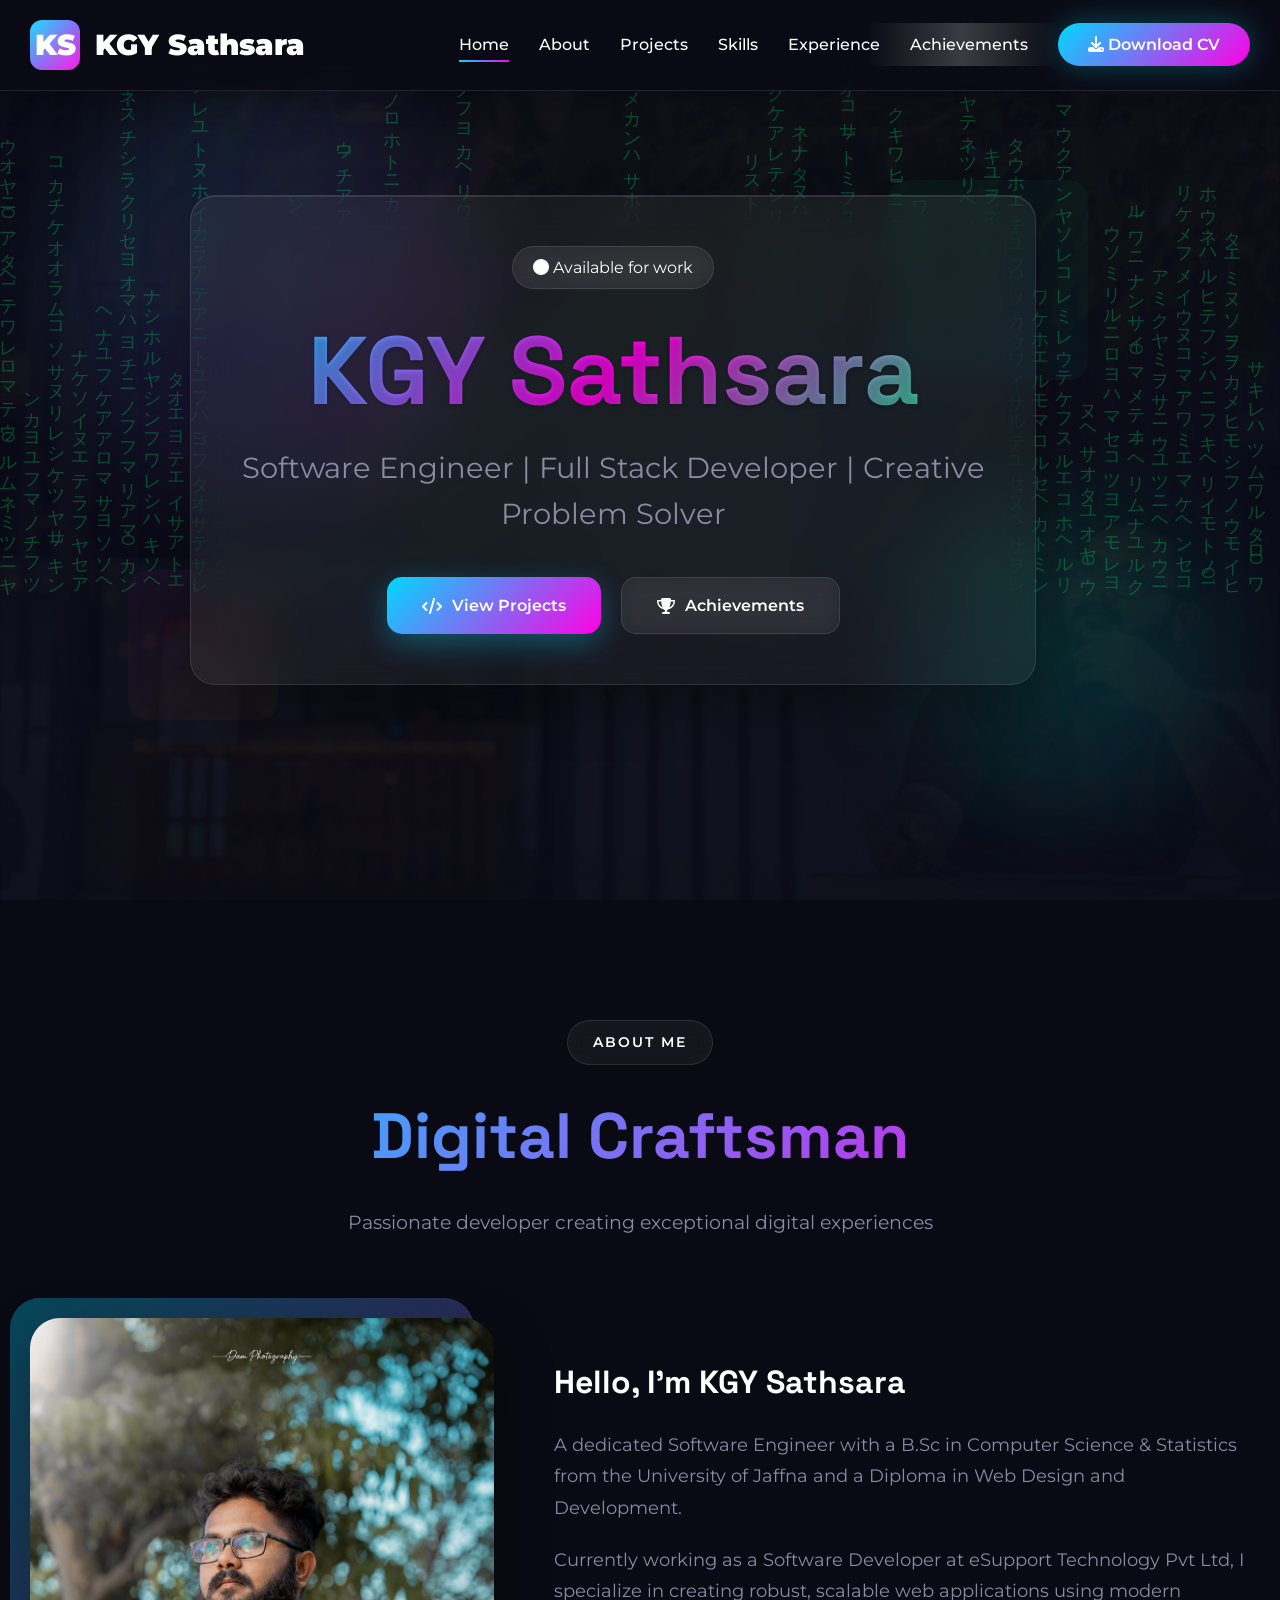
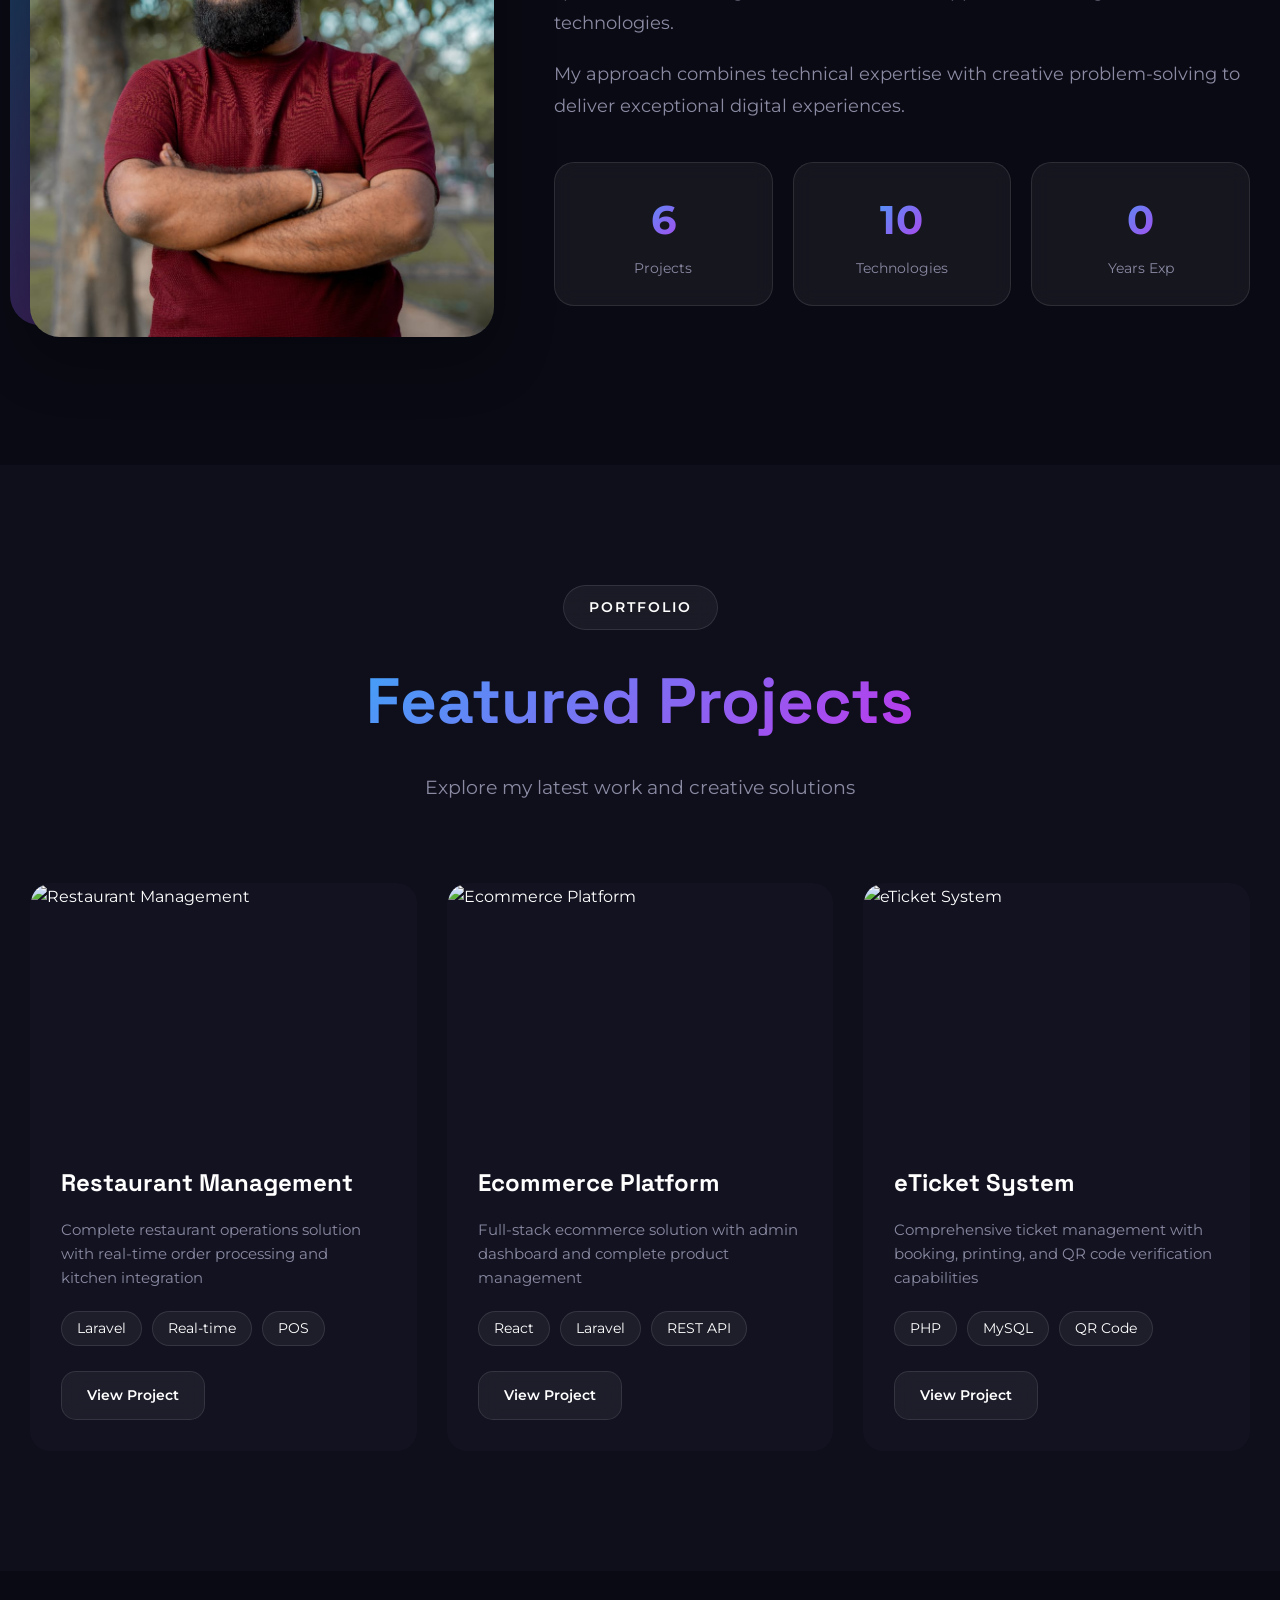
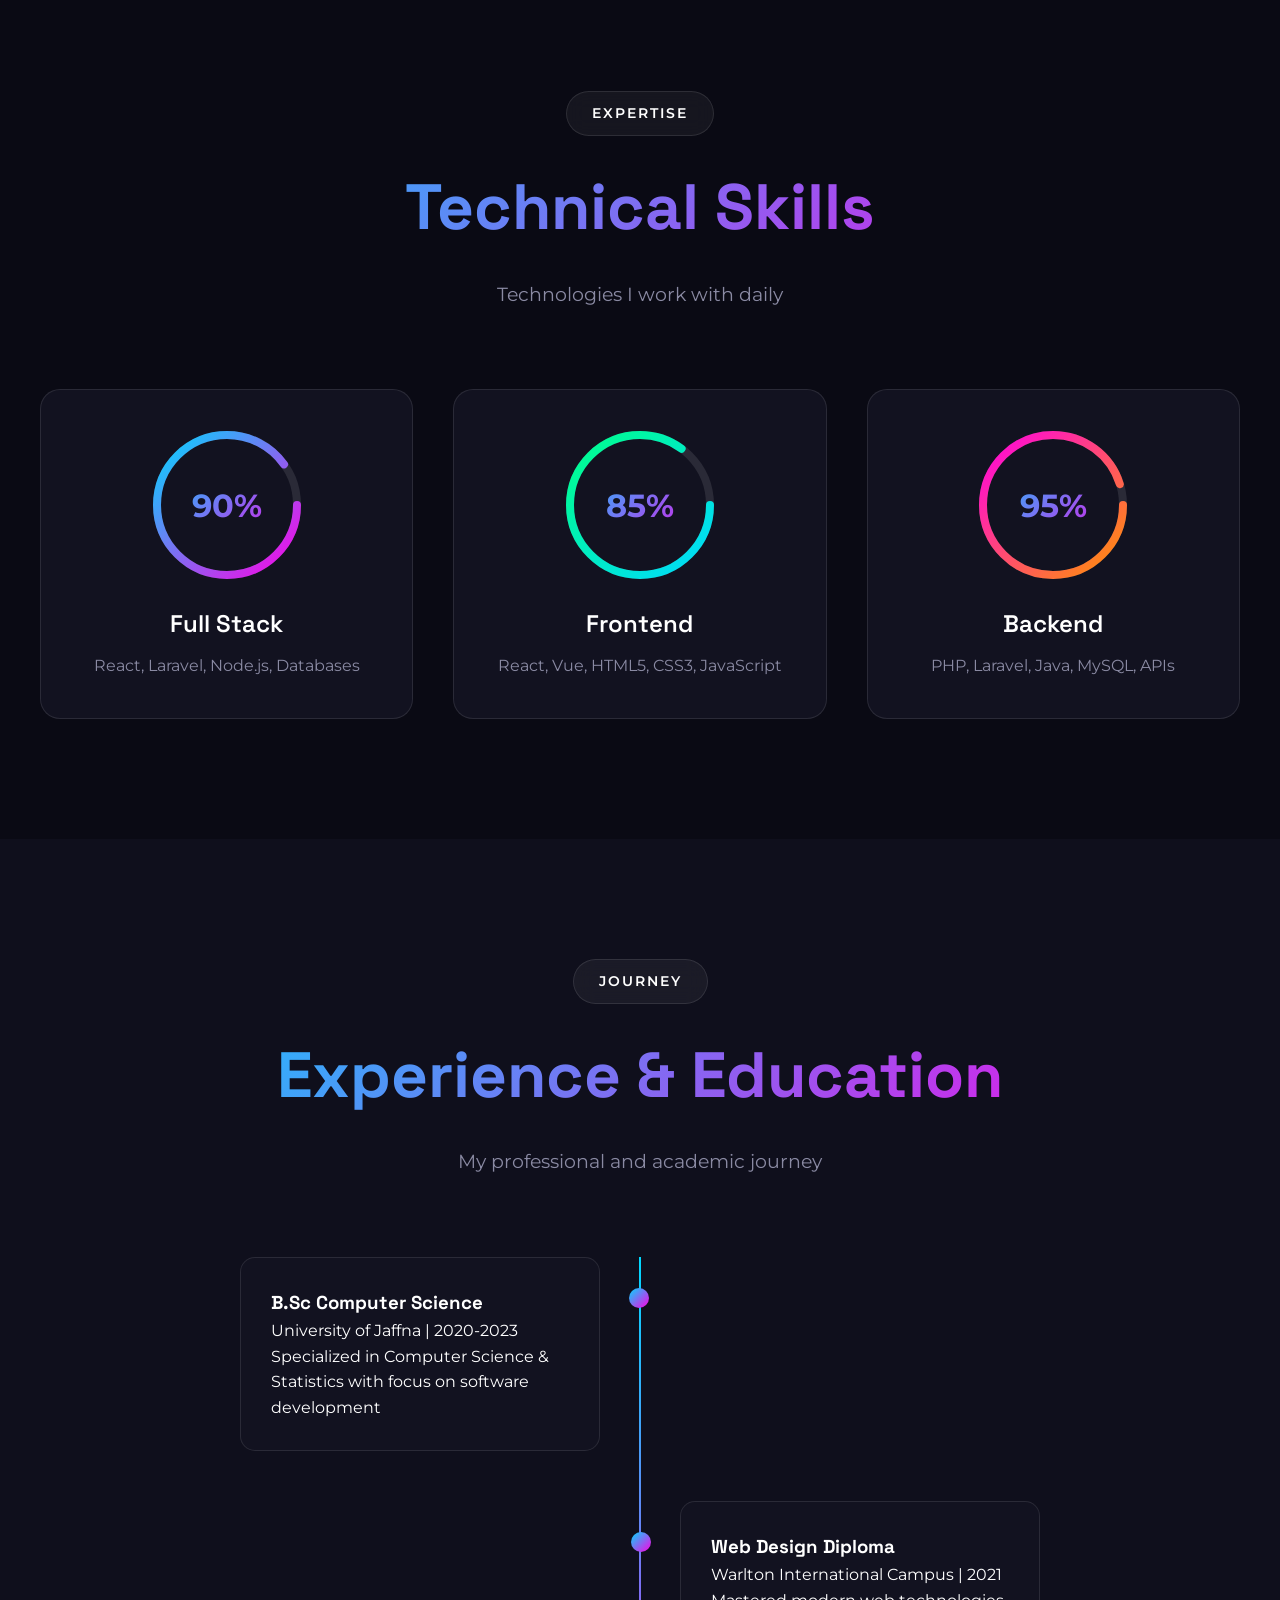
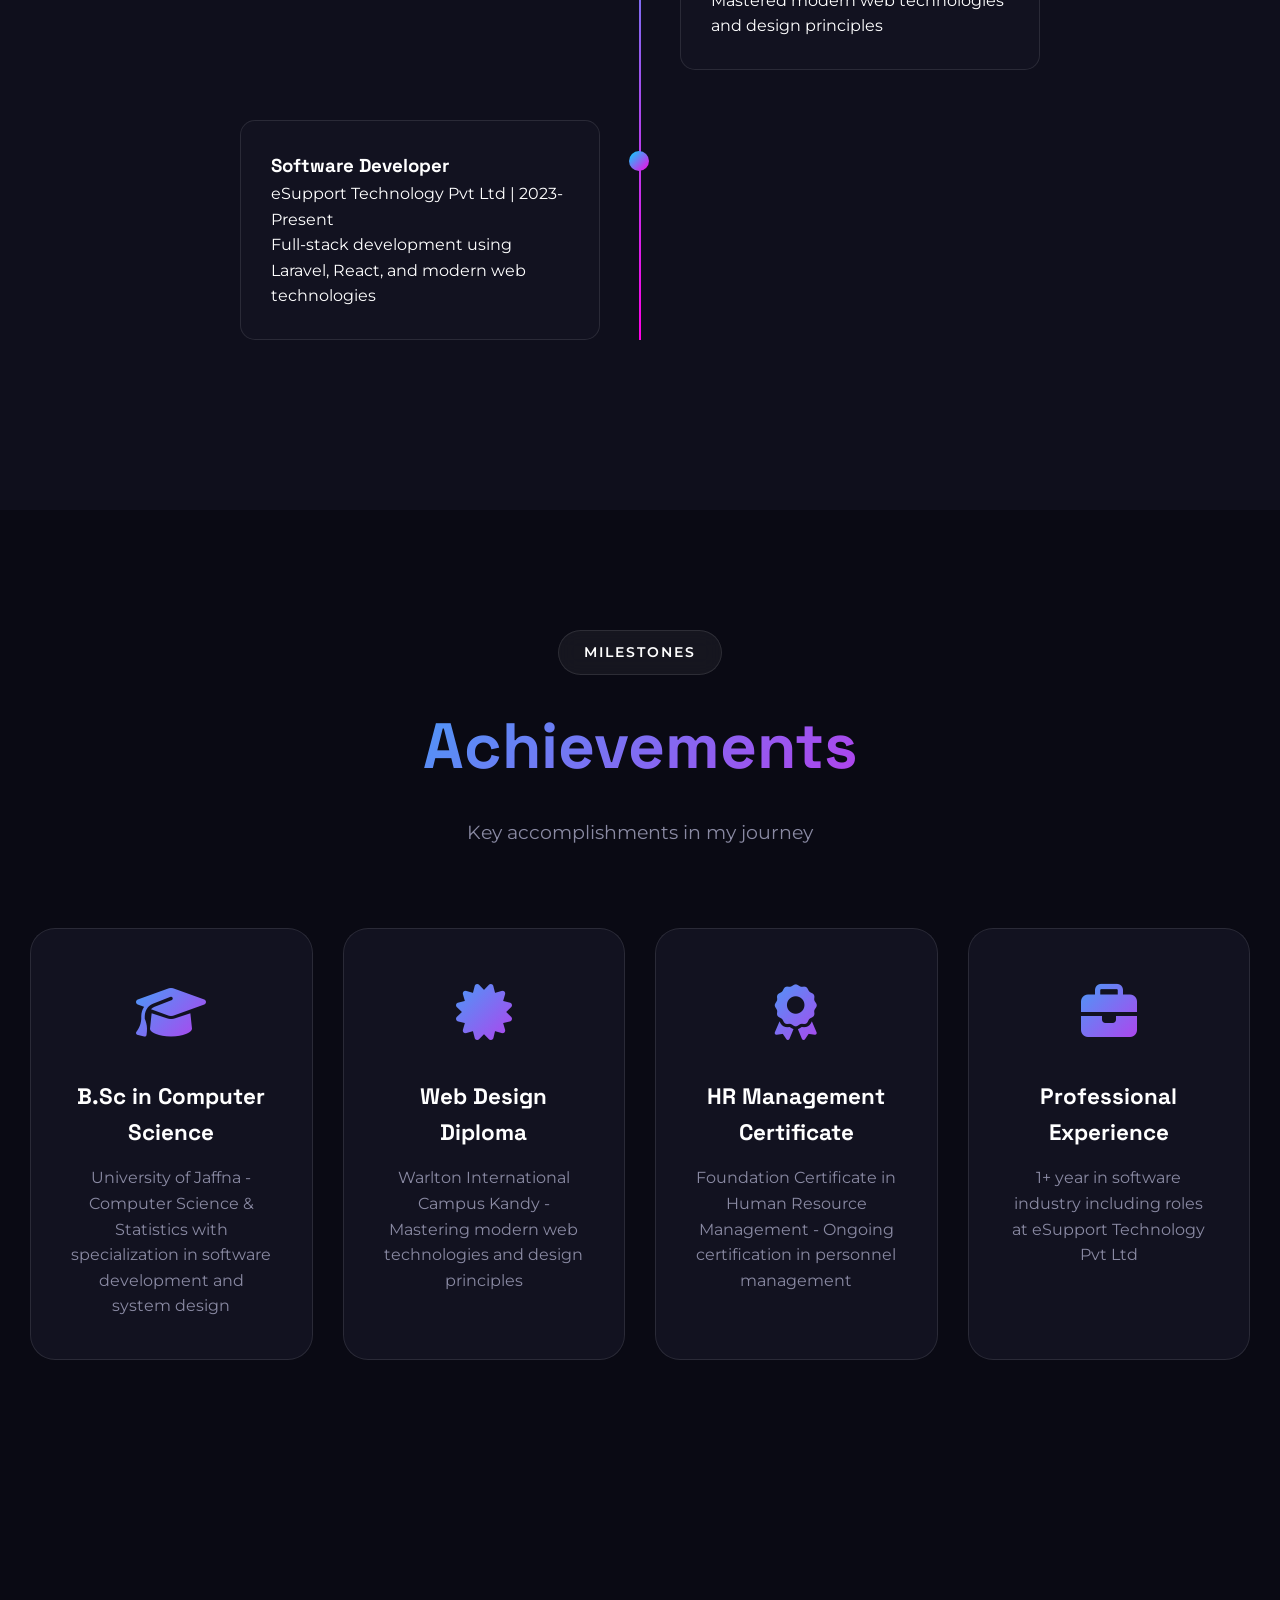
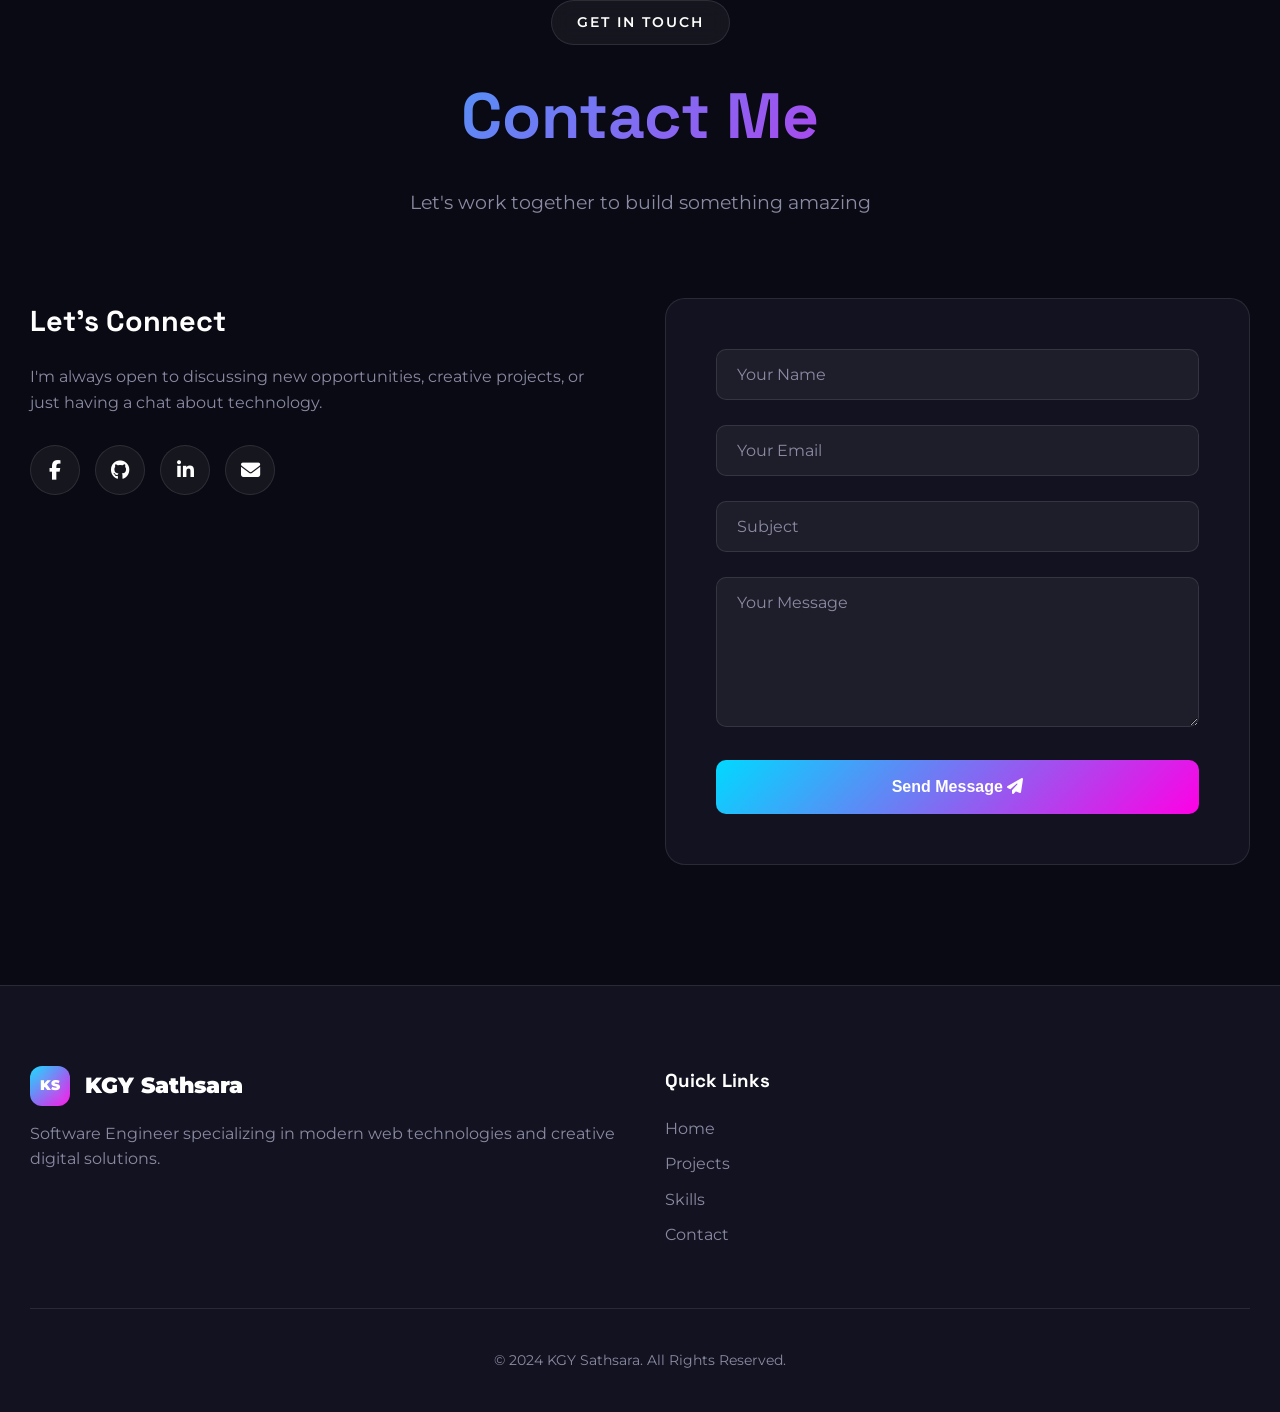
==== commit 23ed7f2a: "fix responsive" ====
--- a/index.html
+++ b/index.html
@@ -129,52 +129,6 @@
             100% { transform: translateY(100vh); opacity: 0; }
         }
 
-        /* Glitch Text Effect */
-        .glitch {
-            position: relative;
-            animation: glitch 5s infinite;
-        }
-
-        .glitch::before,
-        .glitch::after {
-            content: attr(data-text);
-            position: absolute;
-            top: 0;
-            left: 0;
-            width: 100%;
-            height: 100%;
-        }
-
-        .glitch::before {
-            animation: glitch-top 1s infinite;
-            clip-path: polygon(0 0, 100% 0, 100% 33%, 0 33%);
-            -webkit-clip-path: polygon(0 0, 100% 0, 100% 33%, 0 33%);
-        }
-
-        .glitch::after {
-            animation: glitch-bottom 1.5s infinite;
-            clip-path: polygon(0 67%, 100% 67%, 100% 100%, 0 100%);
-            -webkit-clip-path: polygon(0 67%, 100% 67%, 100% 100%, 0 100%);
-        }
-
-        @keyframes glitch {
-            2%, 64% { transform: translate(2px, 0) skew(0deg); }
-            4%, 60% { transform: translate(-2px, 0) skew(0deg); }
-            62% { transform: translate(0, 0) skew(5deg); }
-        }
-
-        @keyframes glitch-top {
-            2%, 64% { transform: translate(2px, -2px); }
-            4%, 60% { transform: translate(-2px, 2px); }
-            62% { transform: translate(13px, -1px) skew(-13deg); }
-        }
-
-        @keyframes glitch-bottom {
-            2%, 64% { transform: translate(-2px, 0); }
-            4%, 60% { transform: translate(-2px, 0); }
-            62% { transform: translate(-22px, 5px) skew(21deg); }
-        }
-
         /* Navigation - Cyberpunk Style */
         nav {
             position: fixed;
@@ -237,7 +191,7 @@
 
         .nav-links {
             display: flex;
-            gap: 40px;
+            gap: 30px;
             list-style: none;
         }
 
@@ -673,11 +627,13 @@
             color: var(--light);
         }
 
-        /* Skills - Radial Progress */
+        /* Skills Section - FIXED FOR MOBILE */
         .skills-grid {
             display: grid;
-            grid-template-columns: repeat(auto-fit, minmax(250px, 1fr));
-            gap: 30px;
+            grid-template-columns: repeat(auto-fit, minmax(280px, 1fr));
+            gap: 40px;
+            max-width: 1200px;
+            margin: 0 auto;
         }
 
         .skill-radial {
@@ -700,6 +656,11 @@
             width: 150px;
             height: 150px;
             margin: 0 auto 25px;
+        }
+
+        .radial-progress svg {
+            width: 100%;
+            height: 100%;
         }
 
         .radial-inner {
@@ -723,7 +684,7 @@
         }
 
         .skill-name {
-            font-size: 1.2rem;
+            font-size: 1.5rem;
             font-weight: 600;
             margin-bottom: 10px;
             color: var(--light);
@@ -731,7 +692,8 @@
 
         .skill-desc {
             color: var(--gray);
-            font-size: 0.9rem;
+            font-size: 1rem;
+            line-height: 1.5;
         }
 
         /* Timeline for Experience */
@@ -988,10 +950,16 @@
             transform: translateY(0);
         }
 
-        /* Responsive */
+        /* Responsive Design */
         @media (max-width: 1200px) {
             .contact-grid {
                 grid-template-columns: 1fr;
+                gap: 40px;
+            }
+            
+            .skills-grid {
+                grid-template-columns: repeat(2, 1fr);
+                gap: 30px;
             }
         }
 
@@ -1005,9 +973,41 @@
                 max-width: 500px;
                 margin: 0 auto;
             }
+            
+            .hero-content {
+                padding: 40px 25px;
+            }
+            
+            .contact-form {
+                padding: 40px 30px;
+            }
+            
+            .timeline::before {
+                left: 30px;
+            }
+            
+            .timeline-item {
+                width: 100%;
+                padding-left: 70px;
+                padding-right: 0;
+            }
+            
+            .timeline-item:nth-child(even) {
+                margin-left: 0;
+                padding-left: 70px;
+            }
+            
+            .timeline-content::before {
+                left: -40px !important;
+            }
         }
 
         @media (max-width: 768px) {
+            .container {
+                padding: 0 25px;
+            }
+            
+            /* Navigation */
             .nav-links {
                 position: fixed;
                 top: 80px;
@@ -1020,6 +1020,7 @@
                 gap: 25px;
                 transition: all 0.4s ease;
                 backdrop-filter: blur(20px);
+                z-index: 999;
             }
 
             .nav-links.active {
@@ -1042,51 +1043,115 @@
                 transform: rotate(-45deg) translate(7px, -7px);
             }
 
+            /* Hero Section */
+            #home {
+                padding-top: 80px;
+            }
+            
+            .hero-content {
+                padding: 35px 20px;
+                margin: 15px;
+                backdrop-filter: blur(15px);
+            }
+            
+            .hero-cover-photo {
+                opacity: 0.1;
+                filter: blur(0.5px);
+            }
+            
             .hero-buttons {
                 flex-direction: column;
                 align-items: center;
-            }
-
+                gap: 15px;
+            }
+            
             .btn {
                 width: 100%;
                 max-width: 300px;
                 justify-content: center;
-            }
-
-            .timeline::before {
-                left: 30px;
-            }
-
-            .timeline-item {
-                width: 100%;
-                padding-right: 0;
-                padding-left: 70px;
-            }
-
-            .timeline-item:nth-child(even) {
-                margin-left: 0;
-                padding-left: 70px;
-            }
-
-            .timeline-item:nth-child(odd) .timeline-content::before,
-            .timeline-item:nth-child(even) .timeline-content::before {
-                left: -40px;
-            }
-
+                padding: 15px 25px;
+            }
+
+            /* About Section */
+            .about-stats {
+                grid-template-columns: 1fr;
+                gap: 15px;
+            }
+            
+            .stat-card {
+                padding: 20px;
+            }
+
+            /* Projects Section */
             .projects-grid {
                 grid-template-columns: 1fr;
-            }
-
+                gap: 25px;
+            }
+            
+            .project-image {
+                height: 200px;
+            }
+
+            /* Skills Section - MOBILE FIX */
             .skills-grid {
-                grid-template-columns: repeat(2, 1fr);
-            }
-            
-            .about-stats {
                 grid-template-columns: 1fr;
-            }
-
+                gap: 30px;
+                max-width: 400px;
+                margin: 0 auto;
+            }
+            
+            .skill-radial {
+                padding: 35px 25px;
+            }
+            
+            .radial-progress {
+                width: 130px;
+                height: 130px;
+                margin: 0 auto 20px;
+            }
+            
+            .radial-inner {
+                width: 100px;
+                height: 100px;
+                font-size: 1.8rem;
+            }
+            
+            .skill-name {
+                font-size: 1.3rem;
+            }
+            
+            .skill-desc {
+                font-size: 0.95rem;
+            }
+
+            /* Achievements Section */
+            .achievements-grid {
+                grid-template-columns: 1fr;
+                gap: 25px;
+            }
+            
+            .achievement-card {
+                padding: 30px 25px;
+            }
+
+            /* Footer */
+            .footer-grid {
+                grid-template-columns: 1fr;
+                gap: 40px;
+            }
+            
+            .social-links {
+                justify-content: center;
+                flex-wrap: wrap;
+            }
+
+            /* Section Padding */
             section {
                 padding: 80px 0;
+            }
+            
+            .section-header {
+                margin-bottom: 50px;
             }
         }
 
@@ -1094,23 +1159,24 @@
             .container {
                 padding: 0 20px;
             }
-
+            
+            /* Hero Section */
             .hero-title {
-                font-size: 2.5rem;
-            }
-
+                font-size: clamp(2.5rem, 6vw, 4rem);
+            }
+            
             .hero-subtitle {
-                font-size: 1.2rem;
-            }
-
-            .section-title {
-                font-size: 2.2rem;
-            }
-
-            .contact-form {
-                padding: 30px 20px;
-            }
-            
+                font-size: clamp(1rem, 4vw, 1.4rem);
+                margin-bottom: 30px;
+            }
+            
+            .hero-content {
+                padding: 30px 15px;
+                border-radius: 20px;
+                margin: 10px;
+            }
+
+            /* About Section */
             .about-image::before {
                 top: -10px;
                 left: -10px;
@@ -1118,8 +1184,119 @@
                 bottom: 10px;
             }
             
-            .achievement-card {
+            .about-content h3 {
+                font-size: 1.8rem;
+            }
+            
+            .about-content p {
+                font-size: 1rem;
+            }
+            
+            .stat-number {
+                font-size: 2.2rem;
+            }
+
+            /* Skills Section - SMALL MOBILE FIX */
+            .skills-grid {
+                gap: 25px;
+            }
+            
+            .skill-radial {
                 padding: 30px 20px;
+            }
+            
+            .radial-progress {
+                width: 120px;
+                height: 120px;
+            }
+            
+            .radial-inner {
+                width: 90px;
+                height: 90px;
+                font-size: 1.6rem;
+            }
+            
+            .skill-name {
+                font-size: 1.2rem;
+            }
+            
+            .skill-desc {
+                font-size: 0.9rem;
+            }
+
+            /* Contact Form */
+            .contact-form {
+                padding: 30px 20px;
+            }
+            
+            .form-control {
+                padding: 12px 16px;
+                font-size: 0.95rem;
+            }
+            
+            .submit-btn {
+                padding: 15px 30px;
+                font-size: 0.95rem;
+            }
+
+            /* Section Titles */
+            .section-title {
+                font-size: 2.2rem;
+            }
+            
+            .section-subtitle {
+                font-size: 1.1rem;
+                padding: 0 15px;
+            }
+            
+            .section-badge {
+                padding: 8px 20px;
+                font-size: 0.8rem;
+            }
+
+            /* Back to Top */
+            .back-to-top {
+                width: 50px;
+                height: 50px;
+                bottom: 20px;
+                right: 20px;
+                font-size: 0.9rem;
+            }
+            
+            /* Navigation Logo */
+            .logo-icon {
+                width: 40px;
+                height: 40px;
+                font-size: 0.9rem;
+            }
+            
+            .logo span {
+                font-size: 1.5rem;
+            }
+        }
+
+        @media (max-width: 360px) {
+            .container {
+                padding: 0 15px;
+            }
+            
+            .skills-grid {
+                gap: 20px;
+            }
+            
+            .skill-radial {
+                padding: 25px 15px;
+            }
+            
+            .radial-progress {
+                width: 110px;
+                height: 110px;
+            }
+            
+            .radial-inner {
+                width: 85px;
+                height: 85px;
+                font-size: 1.5rem;
             }
         }
     </style>
@@ -1150,7 +1327,7 @@
                 <li><a href="#skills" class="nav-item">Skills</a></li>
                 <li><a href="#experience" class="nav-item">Experience</a></li>
                 <li><a href="#achievements" class="nav-item">Achievements</a></li>
-                <li><a href="./images/CV1.pdf" class="nav-btn"><i class="fas fa-download"></i> Download CV</a></li>
+                <li><a href="#contact" class="nav-btn"><i class="fas fa-download"></i> Download CV</a></li>
             </ul>
             <div class="burger" id="burger">
                 <span></span>
@@ -1285,7 +1462,7 @@
         </div>
     </section>
 
-    <!-- Skills Section -->
+    <!-- Skills Section - FIXED FOR MOBILE -->
     <section id="skills">
         <div class="container">
             <div class="section-header">
@@ -1715,6 +1892,17 @@
                 el.style.transform = `translate3d(${x}px, ${y}px, 0)`;
             });
         });
+        
+        // Window resize handler for matrix rain
+        let resizeTimeout;
+        window.addEventListener('resize', () => {
+            clearTimeout(resizeTimeout);
+            resizeTimeout = setTimeout(() => {
+                const matrixContainer = document.getElementById('matrix');
+                matrixContainer.innerHTML = '';
+                createMatrixRain();
+            }, 250);
+        });
     </script>
 </body>
 </html>
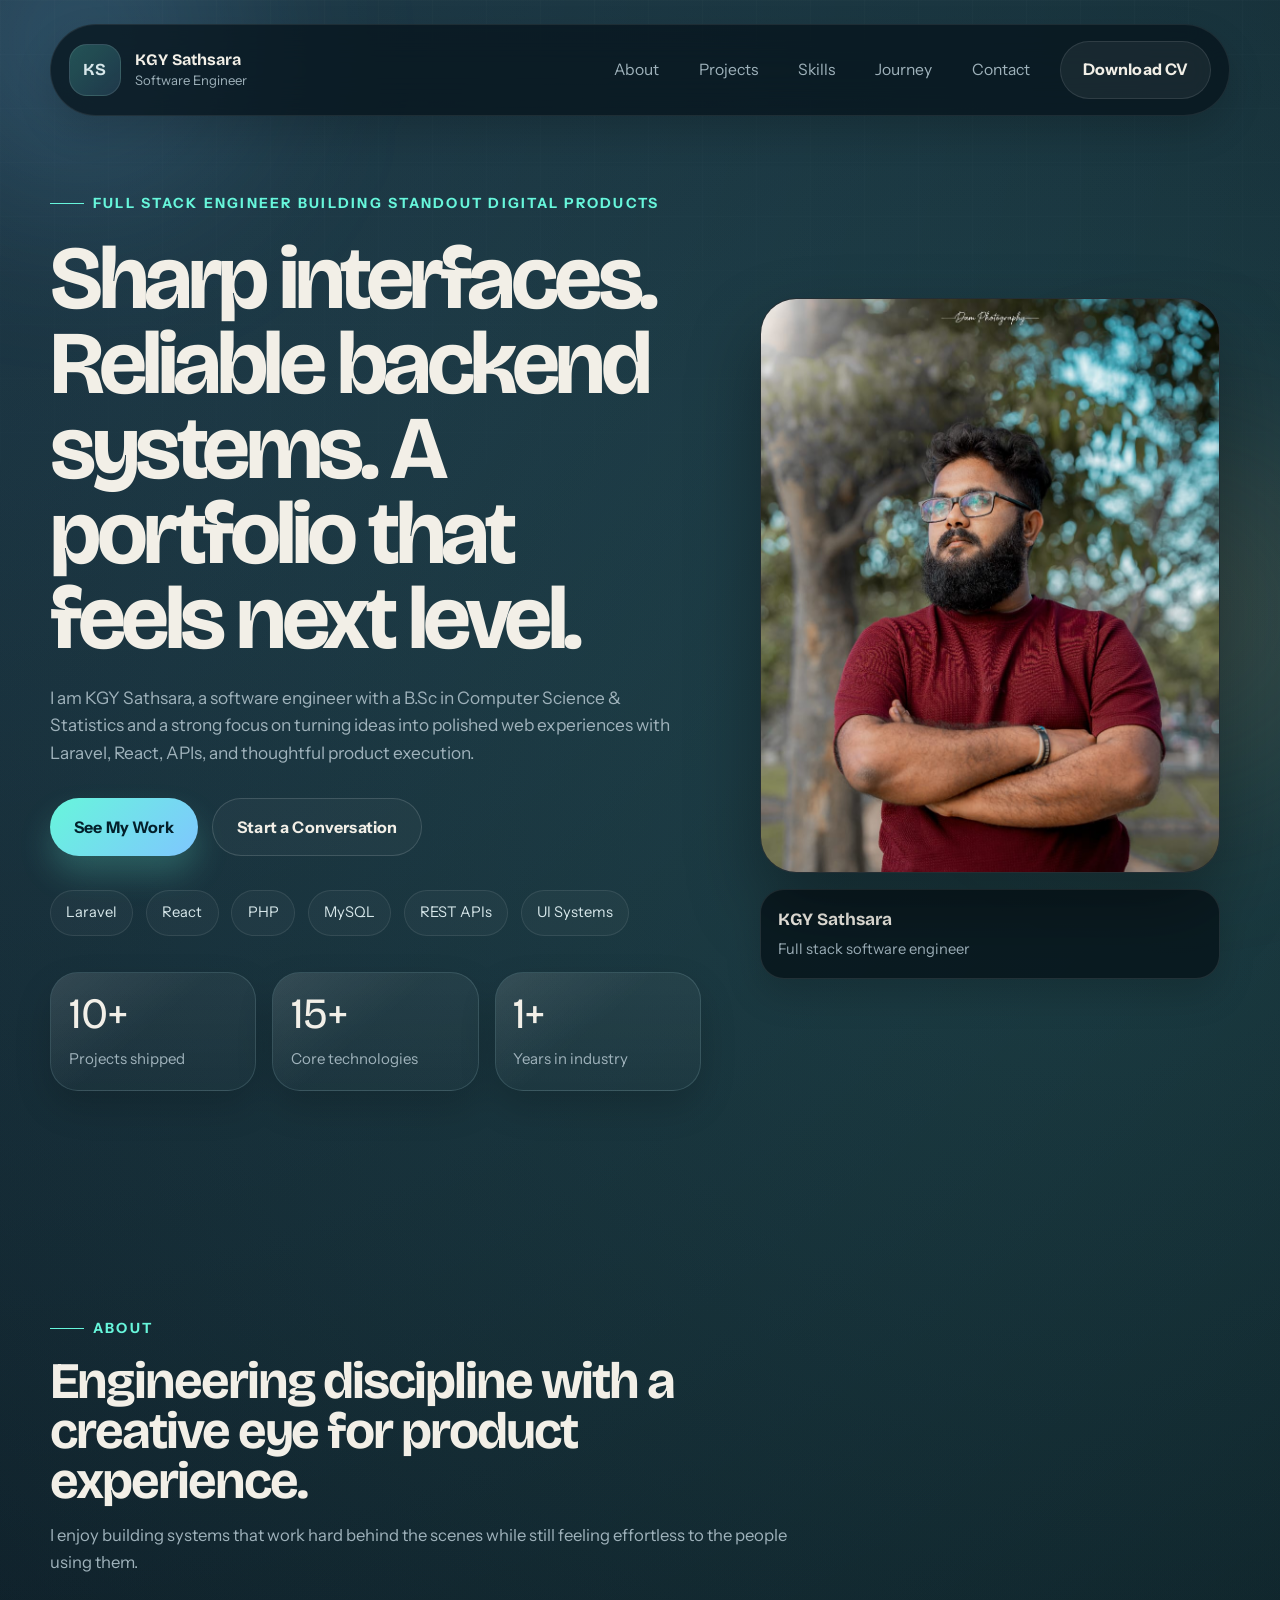
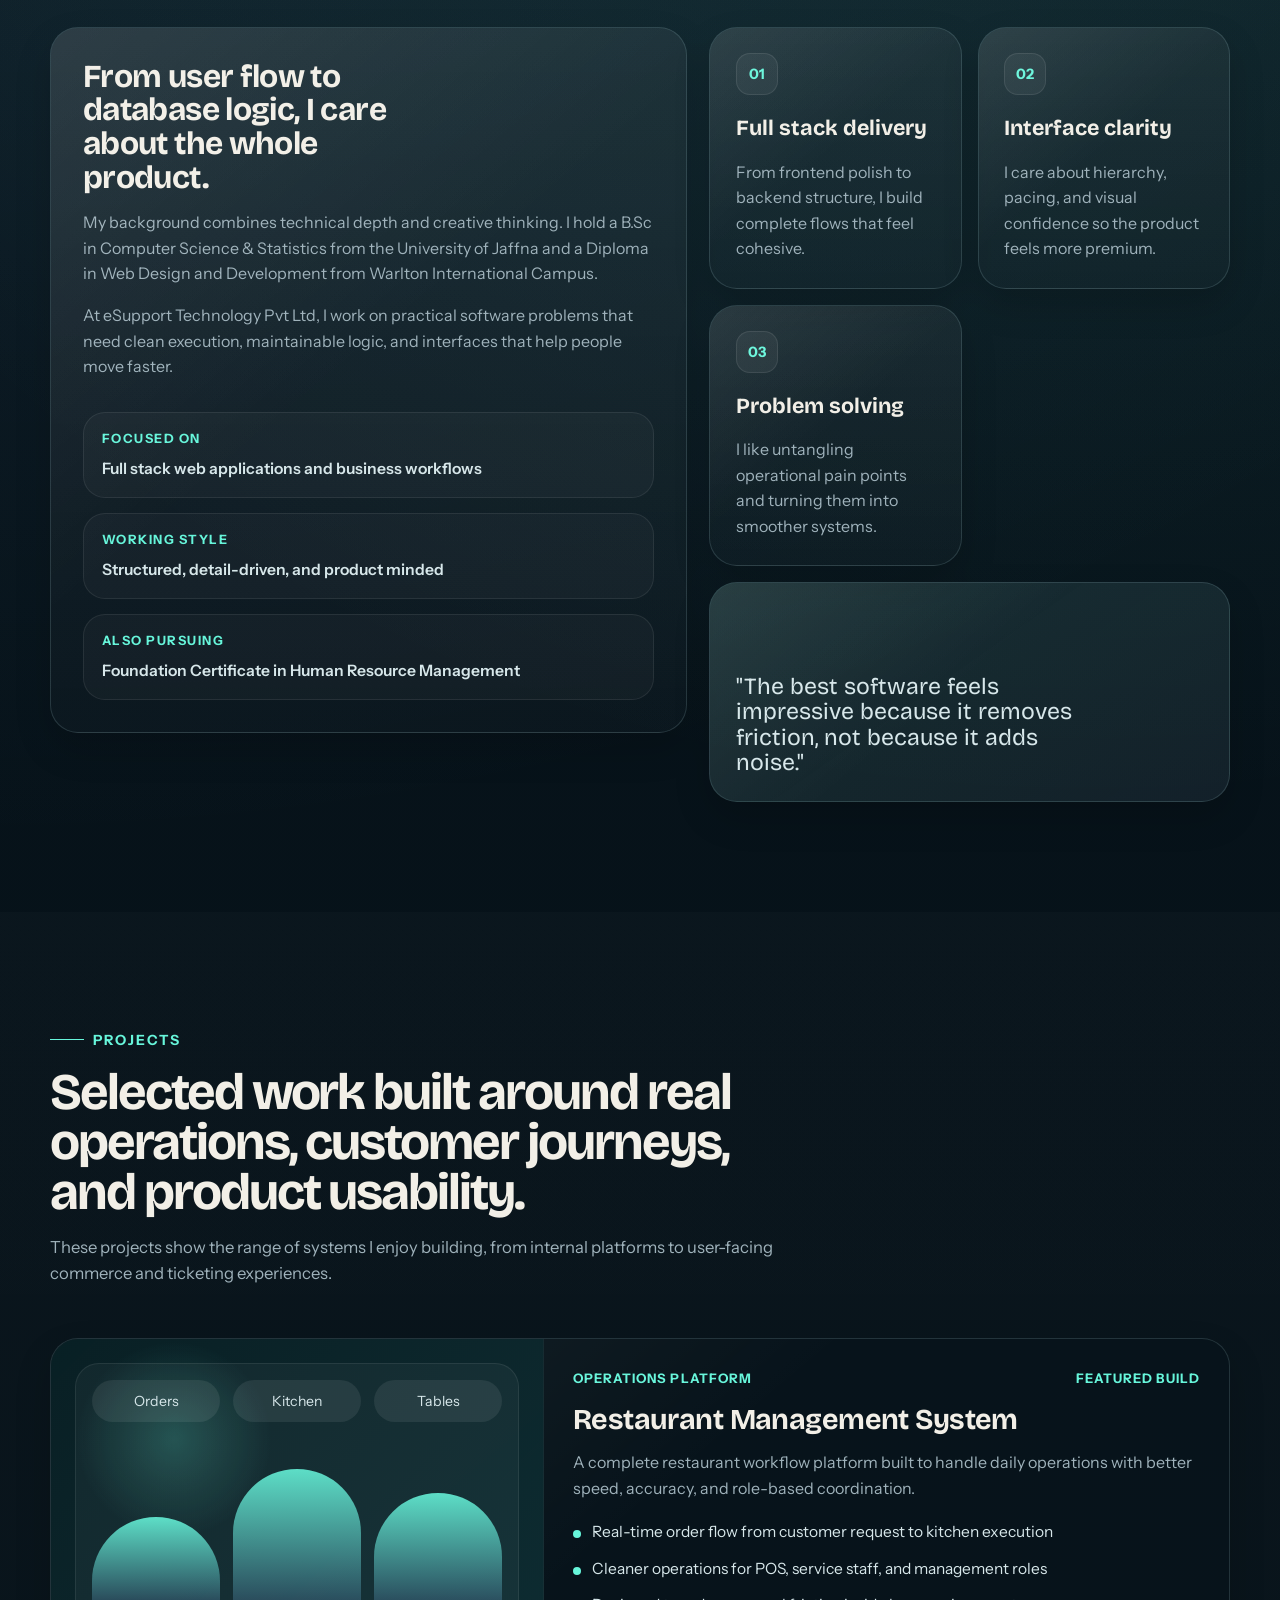
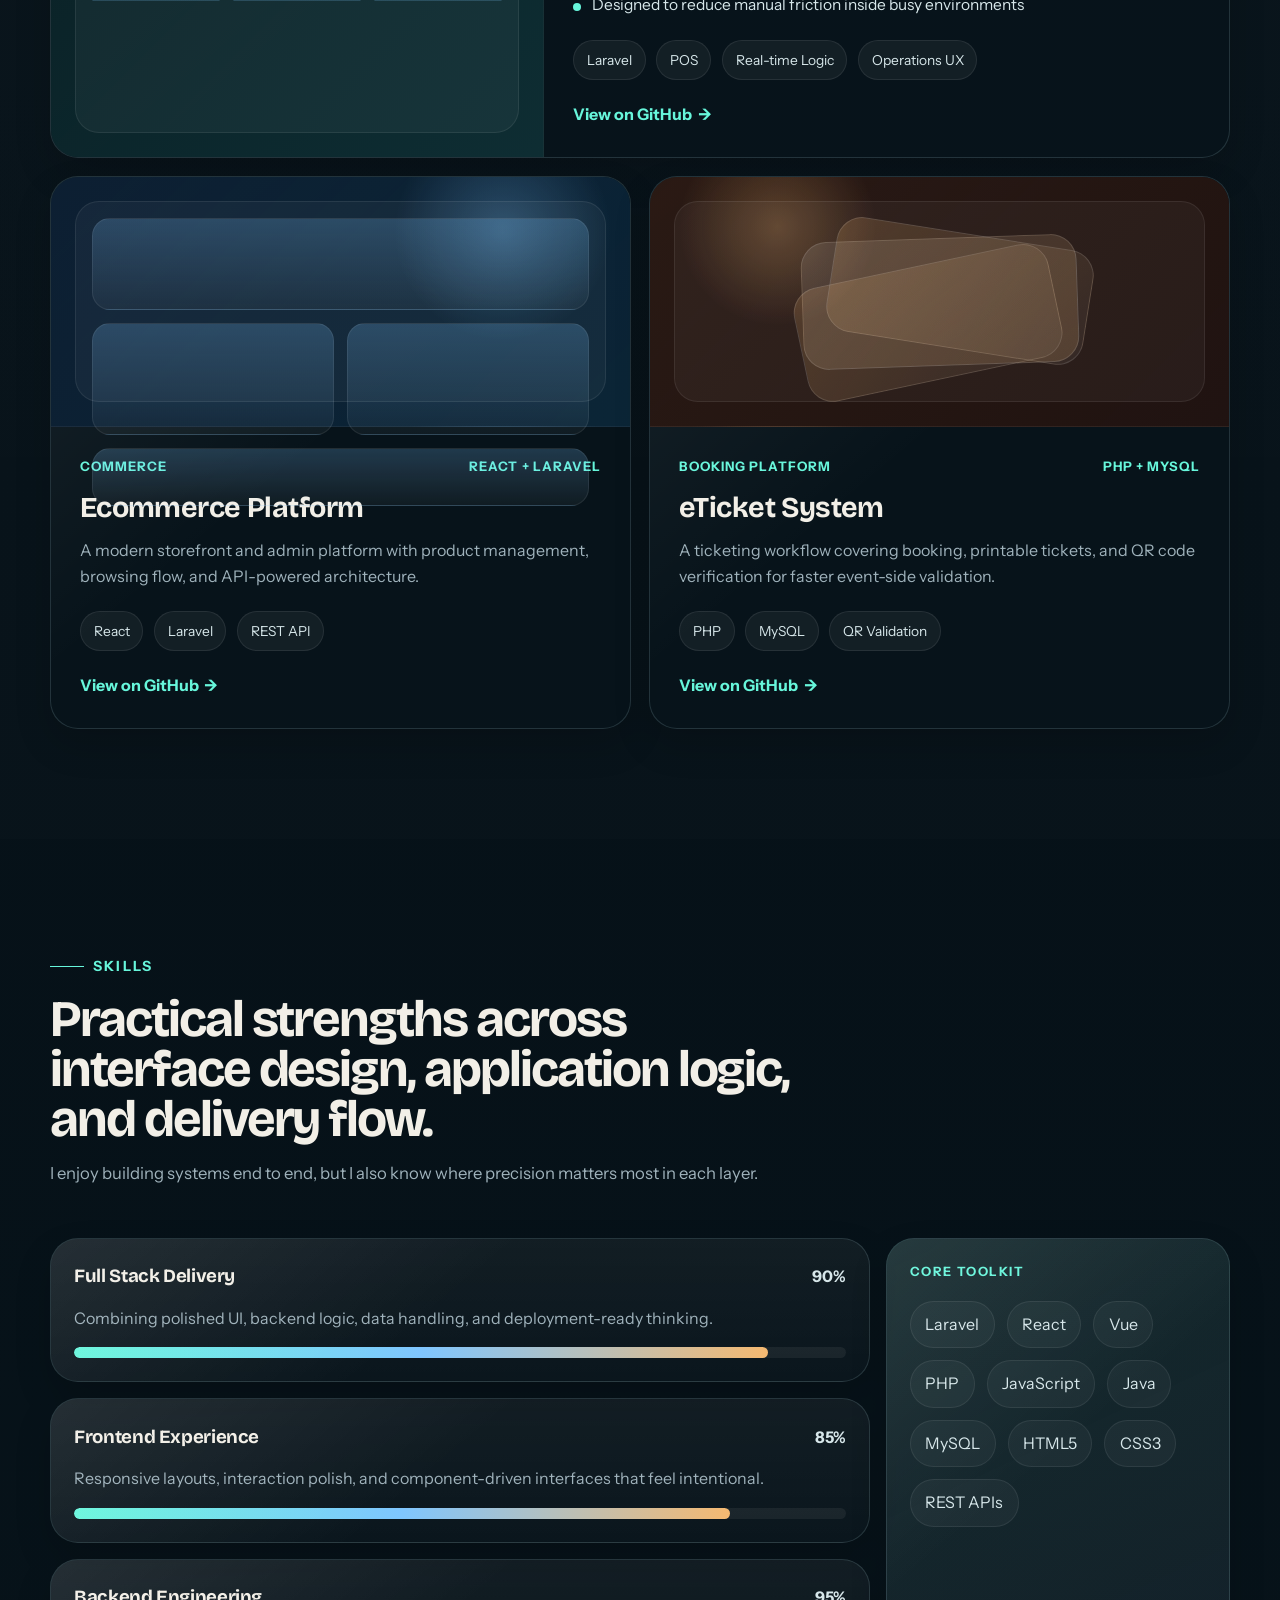
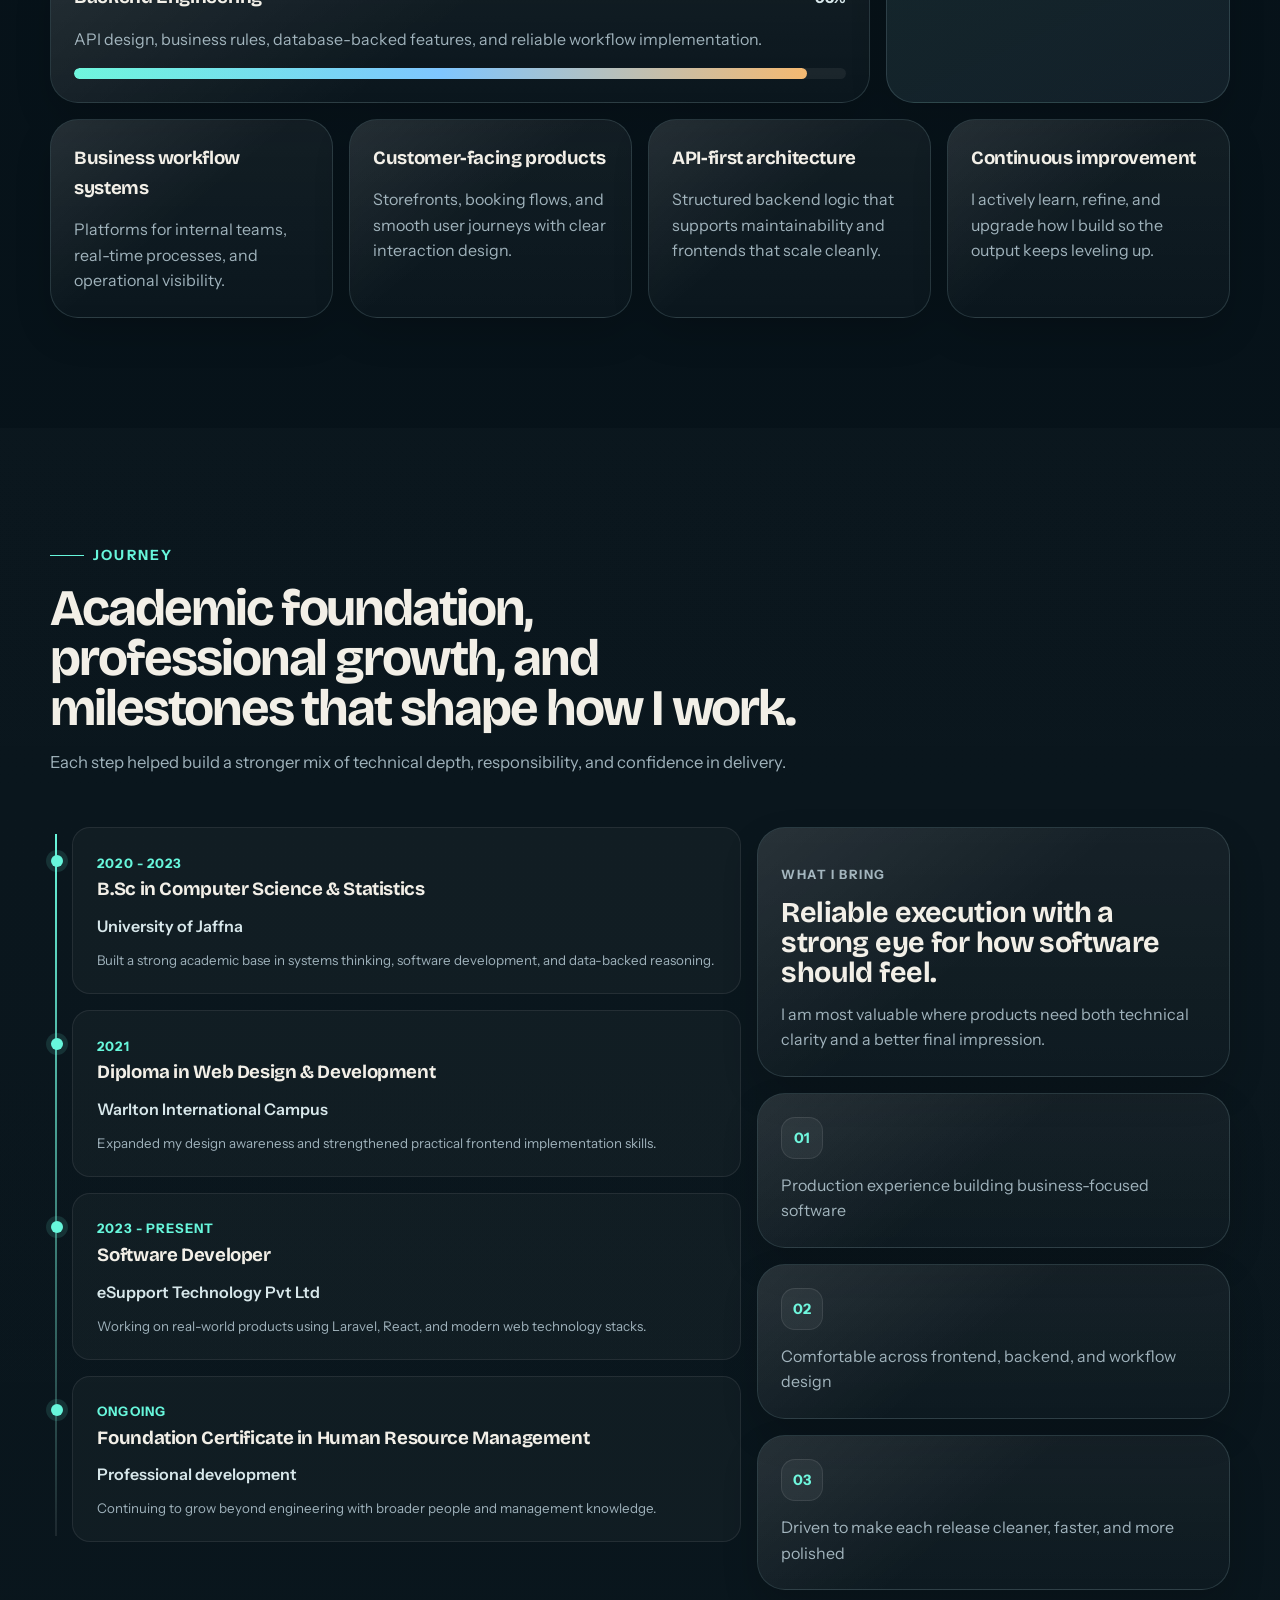
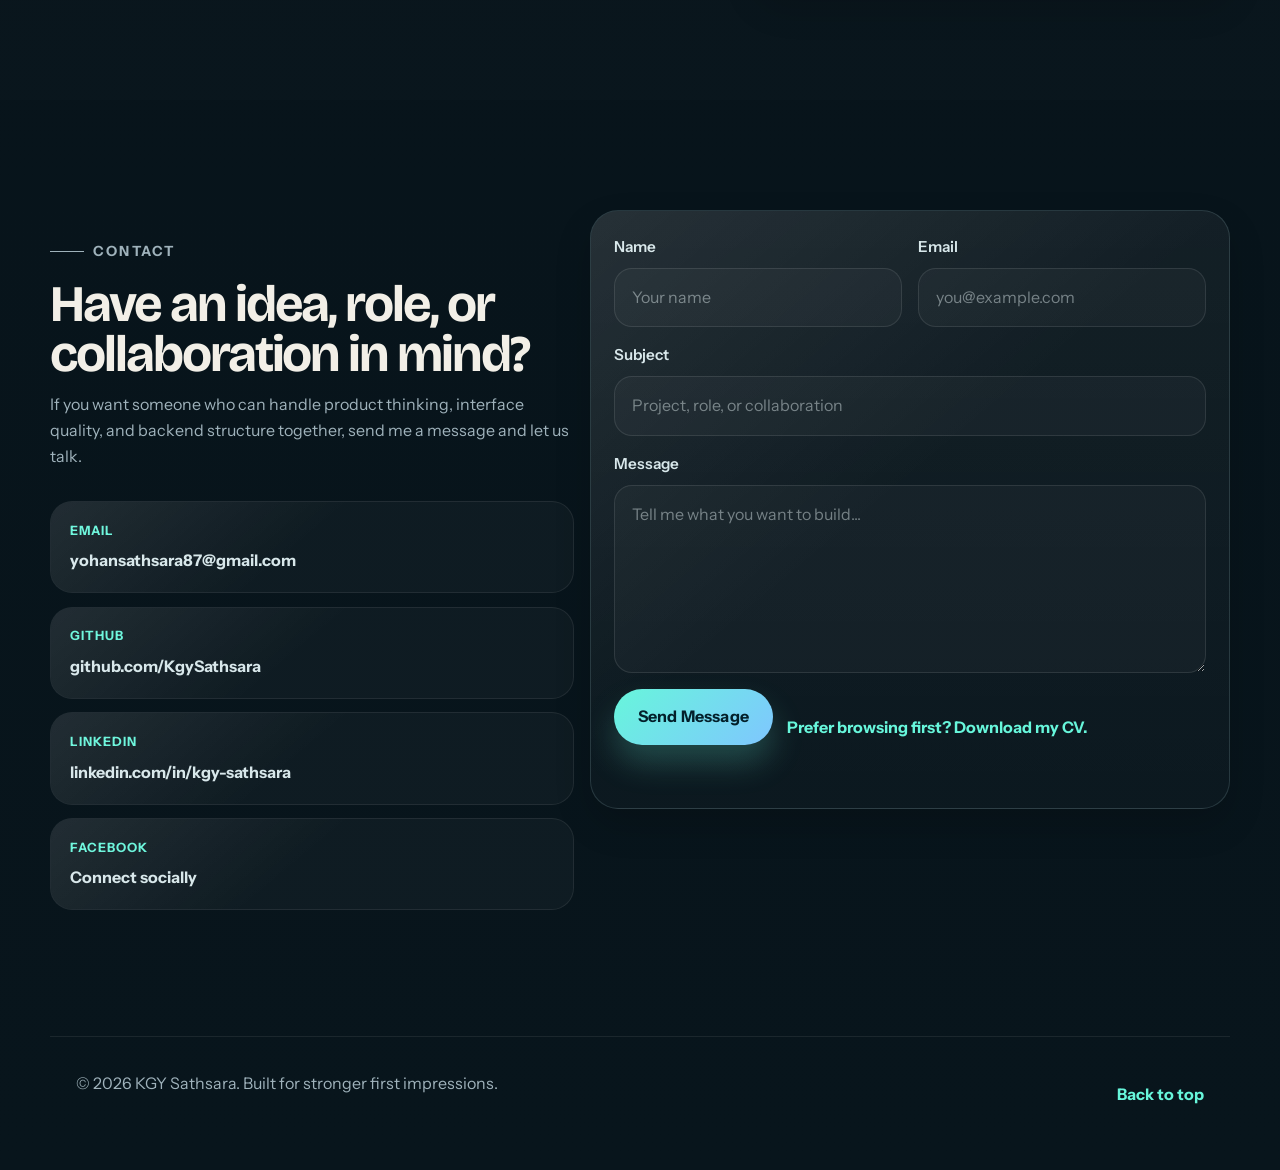
==== commit 6de10549: "new update" ====
--- a/index.html
+++ b/index.html
@@ -4,1905 +4,494 @@
     <meta charset="UTF-8">
     <meta name="viewport" content="width=device-width, initial-scale=1.0">
     <title>KGY Sathsara | Software Engineer</title>
-    <link rel="stylesheet" href="https://cdnjs.cloudflare.com/ajax/libs/font-awesome/6.4.0/css/all.min.css">
-    <link href="https://fonts.googleapis.com/css2?family=Montserrat:wght@300;400;500;600;700;800;900&family=Space+Grotesk:wght@400;500;600;700&display=swap" rel="stylesheet">
-    <style>
-        :root {
-            --primary: #00d9ff;
-            --secondary: #ff00e5;
-            --accent: #00ff88;
-            --dark: #0a0a14;
-            --dark-2: #121220;
-            --light: #ffffff;
-            --gray: #8a8aa3;
-            --gradient-1: linear-gradient(135deg, #00d9ff 0%, #ff00e5 100%);
-            --gradient-2: linear-gradient(135deg, #00ff88 0%, #00d9ff 100%);
-            --gradient-3: linear-gradient(135deg, #ff00e5 0%, #ff9500 100%);
-            --gradient-main: linear-gradient(135deg, #00d9ff 0%, #ff00e5 50%, #00ff88 100%);
-            --glass: rgba(255, 255, 255, 0.05);
-            --glass-border: rgba(255, 255, 255, 0.1);
-            --shadow-glow: 0 0 30px rgba(0, 217, 255, 0.3);
-            --shadow-glow-2: 0 0 50px rgba(255, 0, 229, 0.2);
-        }
-
-        * {
-            margin: 0;
-            padding: 0;
-            box-sizing: border-box;
-        }
-
-        html {
-            scroll-behavior: smooth;
-            scroll-padding-top: 80px;
-        }
-
-        body {
-            font-family: 'Montserrat', sans-serif;
-            background-color: var(--dark);
-            color: var(--light);
-            overflow-x: hidden;
-            line-height: 1.6;
-        }
-
-        h1, h2, h3, h4 {
-            font-family: 'Space Grotesk', sans-serif;
-            font-weight: 700;
-        }
-
-        .container {
-            max-width: 1400px;
-            margin: 0 auto;
-            padding: 0 30px;
-        }
-
-        /* 3D Background Effect */
-        .bg-3d {
-            position: fixed;
-            top: 0;
-            left: 0;
-            width: 100%;
-            height: 100%;
-            z-index: -3;
-            perspective: 1000px;
-            overflow: hidden;
-        }
-
-        .floating-3d {
-            position: absolute;
-            border-radius: 50%;
-            background: var(--gradient-1);
-            filter: blur(60px);
-            opacity: 0.15;
-            animation: float3D 20s infinite ease-in-out;
-        }
-
-        .cube-3d {
-            position: absolute;
-            width: 200px;
-            height: 200px;
-            background: var(--gradient-2);
-            opacity: 0.05;
-            animation: rotateCube 30s infinite linear;
-            border-radius: 20px;
-        }
-
-        @keyframes float3D {
-            0%, 100% { transform: translate3d(0, 0, 0) rotate(0deg); }
-            25% { transform: translate3d(100px, -50px, 100px) rotate(90deg); }
-            50% { transform: translate3d(-50px, 100px, -100px) rotate(180deg); }
-            75% { transform: translate3d(-100px, -50px, 50px) rotate(270deg); }
-        }
-
-        @keyframes rotateCube {
-            0% { transform: rotateX(0) rotateY(0) rotateZ(0); }
-            100% { transform: rotateX(360deg) rotateY(360deg) rotateZ(360deg); }
-        }
-
-        /* Matrix Rain Effect */
-        .matrix-container {
-            position: fixed;
-            top: 0;
-            left: 0;
-            width: 100%;
-            height: 100%;
-            z-index: -2;
-            opacity: 0.3;
-        }
-
-        .matrix-column {
-            display: inline-block;
-            width: 20px;
-            margin: 0 2px;
-            color: var(--accent);
-            font-size: 18px;
-            text-align: center;
-            writing-mode: vertical-rl;
-            animation: matrixFall linear infinite;
-            animation-duration: calc(1s * var(--speed));
-            animation-delay: calc(-1s * var(--delay));
-        }
-
-        @keyframes matrixFall {
-            0% { transform: translateY(-100vh); opacity: 0; }
-            10% { opacity: 1; }
-            90% { opacity: 1; }
-            100% { transform: translateY(100vh); opacity: 0; }
-        }
-
-        /* Navigation - Cyberpunk Style */
-        nav {
-            position: fixed;
-            top: 0;
-            left: 0;
-            width: 100%;
-            z-index: 1000;
-            padding: 20px 0;
-            background: rgba(10, 10, 20, 0.9);
-            backdrop-filter: blur(15px);
-            border-bottom: 1px solid var(--glass-border);
-            box-shadow: 0 5px 30px rgba(0, 0, 0, 0.3);
-        }
-
-        .nav-container {
-            display: flex;
-            justify-content: space-between;
-            align-items: center;
-        }
-
-        .logo {
-            display: flex;
-            align-items: center;
-            gap: 15px;
-            font-size: 1.8rem;
-            font-weight: 900;
-            color: var(--light);
-            text-decoration: none;
-        }
-
-        .logo-icon {
-            width: 50px;
-            height: 50px;
-            background: var(--gradient-1);
-            border-radius: 12px;
-            display: flex;
-            align-items: center;
-            justify-content: center;
-            font-weight: 900;
-            position: relative;
-            overflow: hidden;
-        }
-
-        .logo-icon::after {
-            content: '';
-            position: absolute;
-            top: -50%;
-            left: -50%;
-            width: 200%;
-            height: 200%;
-            background: linear-gradient(transparent, rgba(255, 255, 255, 0.1), transparent);
-            transform: rotate(45deg);
-            animation: shine 3s infinite;
-        }
-
-        @keyframes shine {
-            0% { transform: translateX(-100%) translateY(-100%) rotate(45deg); }
-            100% { transform: translateX(100%) translateY(100%) rotate(45deg); }
-        }
-
-        .nav-links {
-            display: flex;
-            gap: 30px;
-            list-style: none;
-        }
-
-        .nav-item {
-            color: var(--light);
-            text-decoration: none;
-            font-weight: 500;
-            font-size: 1rem;
-            position: relative;
-            padding: 8px 0;
-            transition: all 0.3s ease;
-        }
-
-        .nav-item::before {
-            content: '';
-            position: absolute;
-            bottom: 0;
-            left: 0;
-            width: 0;
-            height: 2px;
-            background: var(--gradient-1);
-            transition: width 0.3s ease;
-        }
-
-        .nav-item:hover::before,
-        .nav-item.active::before {
-            width: 100%;
-        }
-
-        .nav-item:hover {
-            color: var(--primary);
-        }
-
-        .nav-btn {
-            background: var(--gradient-1);
-            color: white;
-            padding: 12px 30px;
-            border-radius: 30px;
-            font-weight: 600;
-            text-decoration: none;
-            transition: all 0.3s ease;
-            box-shadow: var(--shadow-glow);
-            position: relative;
-            overflow: hidden;
-        }
-
-        .nav-btn::before {
-            content: '';
-            position: absolute;
-            top: 0;
-            left: -100%;
-            width: 100%;
-            height: 100%;
-            background: linear-gradient(90deg, transparent, rgba(255, 255, 255, 0.2), transparent);
-            transition: 0.5s;
-        }
-
-        .nav-btn:hover::before {
-            left: 100%;
-        }
-
-        .nav-btn:hover {
-            transform: translateY(-2px);
-            box-shadow: 0 10px 30px rgba(0, 217, 255, 0.4);
-        }
-
-        .burger {
-            display: none;
-            flex-direction: column;
-            gap: 5px;
-            cursor: pointer;
-        }
-
-        .burger span {
-            width: 30px;
-            height: 3px;
-            background: var(--light);
-            border-radius: 3px;
-            transition: all 0.3s ease;
-        }
-
-        /* Hero Section with Cover Photo */
-        #home {
-            min-height: 100vh;
-            display: flex;
-            align-items: center;
-            justify-content: center;
-            padding-top: 100px;
-            position: relative;
-        }
-
-        /* Full Cover Background Photo */
-        .hero-cover-photo {
-            position: absolute;
-            top: 0;
-            left: 0;
-            width: 100%;
-            height: 100%;
-            z-index: 1;
-            background-image: url('images/cover.jpeg');
-            background-size: cover;
-            background-position: center;
-            background-repeat: no-repeat;
-            opacity: 0.15;
-            filter: blur(1px);
-            transition: opacity 0.5s ease;
-        }
-
-        .cover-overlay {
-            position: absolute;
-            top: 0;
-            left: 0;
-            width: 100%;
-            height: 100%;
-            background: linear-gradient(
-                135deg,
-                rgba(10, 25, 47, 0.8) 0%,
-                rgba(10, 25, 47, 0.6) 50%,
-                rgba(10, 25, 47, 0.8) 100%
-            );
-            z-index: 1;
-        }
-
-        .hero-content {
-            text-align: center;
-            z-index: 2;
-            position: relative;
-            padding: 50px 30px;
-            background: var(--glass);
-            border: 1px solid var(--glass-border);
-            backdrop-filter: blur(20px);
-            border-radius: 25px;
-            box-shadow: 
-                0 25px 50px rgba(0, 0, 0, 0.25),
-                inset 0 1px 0 rgba(255, 255, 255, 0.1);
-            margin: 20px;
-            max-width: 900px;
-            width: 90%;
-        }
-
-        .hero-badge {
-            display: inline-block;
-            background: var(--glass);
-            border: 1px solid var(--glass-border);
-            padding: 8px 20px;
-            border-radius: 50px;
-            margin-bottom: 30px;
-            backdrop-filter: blur(10px);
-            animation: fadeInUp 0.8s ease;
-        }
-
-        .hero-title {
-            font-size: clamp(3rem, 8vw, 6rem);
-            font-weight: 900;
-            margin-bottom: 20px;
-            background: var(--gradient-main);
-            -webkit-background-clip: text;
-            -webkit-text-fill-color: transparent;
-            background-clip: text;
-            animation: fadeInUp 0.8s ease 0.2s backwards;
-            line-height: 1.1;
-            text-shadow: 0 2px 4px rgba(0, 0, 0, 0.2);
-        }
-
-        .hero-subtitle {
-            font-size: clamp(1.2rem, 3vw, 1.8rem);
-            color: var(--gray);
-            margin-bottom: 40px;
-            animation: fadeInUp 0.8s ease 0.4s backwards;
-        }
-
-        .hero-buttons {
-            display: flex;
-            gap: 20px;
-            justify-content: center;
-            flex-wrap: wrap;
-            animation: fadeInUp 0.8s ease 0.6s backwards;
-        }
-
-        .btn {
-            padding: 15px 35px;
-            border-radius: 15px;
-            text-decoration: none;
-            font-weight: 600;
-            transition: all 0.3s ease;
-            display: inline-flex;
-            align-items: center;
-            gap: 10px;
-        }
-
-        .btn-primary {
-            background: var(--gradient-1);
-            color: white;
-            box-shadow: 0 10px 30px rgba(0, 217, 255, 0.3);
-        }
-
-        .btn-primary:hover {
-            transform: translateY(-3px);
-            box-shadow: 0 15px 40px rgba(0, 217, 255, 0.5);
-        }
-
-        .btn-secondary {
-            background: var(--glass);
-            color: var(--light);
-            border: 1px solid var(--glass-border);
-            backdrop-filter: blur(10px);
-        }
-
-        .btn-secondary:hover {
-            background: rgba(255, 255, 255, 0.15);
-            transform: translateY(-3px);
-        }
-
-        @keyframes fadeInUp {
-            from {
-                opacity: 0;
-                transform: translateY(30px);
-            }
-            to {
-                opacity: 1;
-                transform: translateY(0);
-            }
-        }
-
-        /* Section Styles */
-        section {
-            padding: 120px 0;
-            position: relative;
-        }
-
-        .section-header {
-            text-align: center;
-            margin-bottom: 80px;
-        }
-
-        .section-badge {
-            display: inline-block;
-            background: var(--glass);
-            border: 1px solid var(--glass-border);
-            padding: 10px 25px;
-            border-radius: 30px;
-            margin-bottom: 20px;
-            font-size: 0.9rem;
-            font-weight: 600;
-            letter-spacing: 2px;
-            text-transform: uppercase;
-            backdrop-filter: blur(10px);
-        }
-
-        .section-title {
-            font-size: clamp(2.5rem, 5vw, 4rem);
-            margin-bottom: 20px;
-            background: var(--gradient-1);
-            -webkit-background-clip: text;
-            -webkit-text-fill-color: transparent;
-            background-clip: text;
-        }
-
-        .section-subtitle {
-            font-size: 1.2rem;
-            color: var(--gray);
-            max-width: 600px;
-            margin: 0 auto;
-        }
-
-        /* About Section */
-        .about-grid {
-            display: grid;
-            grid-template-columns: 1fr 1.5fr;
-            gap: 60px;
-            align-items: center;
-        }
-
-        .about-image {
-            position: relative;
-        }
-
-        .about-image img {
-            width: 100%;
-            border-radius: 30px;
-            box-shadow: 0 20px 60px rgba(0, 0, 0, 0.3);
-        }
-
-        .about-image::before {
-            content: '';
-            position: absolute;
-            top: -20px;
-            left: -20px;
-            right: 20px;
-            bottom: 20px;
-            background: var(--gradient-1);
-            border-radius: 30px;
-            z-index: -1;
-            opacity: 0.3;
-        }
-
-        .about-content h3 {
-            font-size: 2rem;
-            margin-bottom: 20px;
-        }
-
-        .about-content p {
-            color: var(--gray);
-            margin-bottom: 20px;
-            font-size: 1.1rem;
-            line-height: 1.8;
-        }
-
-        .about-stats {
-            display: grid;
-            grid-template-columns: repeat(3, 1fr);
-            gap: 20px;
-            margin-top: 40px;
-        }
-
-        .stat-card {
-            background: var(--glass);
-            border: 1px solid var(--glass-border);
-            padding: 25px;
-            border-radius: 20px;
-            text-align: center;
-            backdrop-filter: blur(10px);
-            transition: all 0.3s ease;
-        }
-
-        .stat-card:hover {
-            transform: translateY(-5px);
-            border-color: var(--primary);
-        }
-
-        .stat-number {
-            font-size: 2.5rem;
-            font-weight: 700;
-            background: var(--gradient-1);
-            -webkit-background-clip: text;
-            -webkit-text-fill-color: transparent;
-            background-clip: text;
-        }
-
-        .stat-label {
-            color: var(--gray);
-            font-size: 0.9rem;
-            margin-top: 5px;
-        }
-
-        /* Projects - Interactive Grid */
-        .projects-grid {
-            display: grid;
-            grid-template-columns: repeat(auto-fit, minmax(350px, 1fr));
-            gap: 30px;
-        }
-
-        .project-card {
-            background: var(--dark-2);
-            border-radius: 20px;
-            overflow: hidden;
-            transition: all 0.4s ease;
-            border: 1px solid transparent;
-            position: relative;
-        }
-
-        .project-card::before {
-            content: '';
-            position: absolute;
-            top: 0;
-            left: 0;
-            right: 0;
-            bottom: 0;
-            background: var(--gradient-1);
-            opacity: 0;
-            transition: opacity 0.4s ease;
-            z-index: 1;
-        }
-
-        .project-card:hover::before {
-            opacity: 0.1;
-        }
-
-        .project-card:hover {
-            transform: translateY(-15px) scale(1.02);
-            border-color: var(--primary);
-            box-shadow: var(--shadow-glow);
-        }
-
-        .project-image {
-            height: 250px;
-            overflow: hidden;
-            position: relative;
-        }
-
-        .project-image img {
-            width: 100%;
-            height: 100%;
-            object-fit: cover;
-            transition: transform 0.5s ease;
-        }
-
-        .project-card:hover .project-image img {
-            transform: scale(1.1);
-        }
-
-        .project-content {
-            padding: 30px;
-            position: relative;
-            z-index: 2;
-        }
-
-        .project-title {
-            font-size: 1.5rem;
-            margin-bottom: 15px;
-            color: var(--light);
-        }
-
-        .project-description {
-            color: var(--gray);
-            margin-bottom: 20px;
-            font-size: 0.95rem;
-        }
-
-        .project-tags {
-            display: flex;
-            flex-wrap: wrap;
-            gap: 10px;
-            margin-bottom: 25px;
-        }
-
-        .tag {
-            background: var(--glass);
-            border: 1px solid var(--glass-border);
-            padding: 6px 15px;
-            border-radius: 20px;
-            font-size: 0.85rem;
-            color: var(--light);
-        }
-
-        /* Skills Section - FIXED FOR MOBILE */
-        .skills-grid {
-            display: grid;
-            grid-template-columns: repeat(auto-fit, minmax(280px, 1fr));
-            gap: 40px;
-            max-width: 1200px;
-            margin: 0 auto;
-        }
-
-        .skill-radial {
-            background: var(--dark-2);
-            border-radius: 20px;
-            padding: 40px 30px;
-            text-align: center;
-            border: 1px solid var(--glass-border);
-            transition: all 0.3s ease;
-        }
-
-        .skill-radial:hover {
-            transform: translateY(-10px);
-            border-color: var(--primary);
-            box-shadow: var(--shadow-glow);
-        }
-
-        .radial-progress {
-            position: relative;
-            width: 150px;
-            height: 150px;
-            margin: 0 auto 25px;
-        }
-
-        .radial-progress svg {
-            width: 100%;
-            height: 100%;
-        }
-
-        .radial-inner {
-            position: absolute;
-            top: 50%;
-            left: 50%;
-            transform: translate(-50%, -50%);
-            width: 120px;
-            height: 120px;
-            background: var(--dark);
-            border-radius: 50%;
-            display: flex;
-            align-items: center;
-            justify-content: center;
-            font-size: 2rem;
-            font-weight: 700;
-            background: var(--gradient-1);
-            -webkit-background-clip: text;
-            -webkit-text-fill-color: transparent;
-            background-clip: text;
-        }
-
-        .skill-name {
-            font-size: 1.5rem;
-            font-weight: 600;
-            margin-bottom: 10px;
-            color: var(--light);
-        }
-
-        .skill-desc {
-            color: var(--gray);
-            font-size: 1rem;
-            line-height: 1.5;
-        }
-
-        /* Timeline for Experience */
-        .timeline {
-            position: relative;
-            max-width: 800px;
-            margin: 0 auto;
-        }
-
-        .timeline::before {
-            content: '';
-            position: absolute;
-            left: 50%;
-            top: 0;
-            bottom: 0;
-            width: 2px;
-            background: var(--gradient-1);
-            transform: translateX(-50%);
-        }
-
-        .timeline-item {
-            margin-bottom: 50px;
-            position: relative;
-            width: 50%;
-            padding-right: 40px;
-        }
-
-        .timeline-item:nth-child(even) {
-            margin-left: 50%;
-            padding-right: 0;
-            padding-left: 40px;
-        }
-
-        .timeline-content {
-            background: var(--dark-2);
-            border-radius: 15px;
-            padding: 30px;
-            border: 1px solid var(--glass-border);
-            position: relative;
-        }
-
-        .timeline-content::before {
-            content: '';
-            position: absolute;
-            top: 30px;
-            width: 20px;
-            height: 20px;
-            background: var(--gradient-1);
-            border-radius: 50%;
-        }
-
-        .timeline-item:nth-child(odd) .timeline-content::before {
-            right: -50px;
-        }
-
-        .timeline-item:nth-child(even) .timeline-content::before {
-            left: -50px;
-        }
-
-        /* Contact Form */
-        .contact-grid {
-            display: grid;
-            grid-template-columns: 1fr 1fr;
-            gap: 50px;
-        }
-
-        .contact-form {
-            background: var(--dark-2);
-            border-radius: 20px;
-            padding: 50px;
-            border: 1px solid var(--glass-border);
-        }
-
-        .form-group {
-            margin-bottom: 25px;
-        }
-
-        .form-control {
-            width: 100%;
-            padding: 15px 20px;
-            background: rgba(255, 255, 255, 0.05);
-            border: 1px solid var(--glass-border);
-            border-radius: 10px;
-            color: var(--light);
-            font-family: 'Montserrat', sans-serif;
-            font-size: 1rem;
-            transition: all 0.3s ease;
-        }
-
-        .form-control:focus {
-            outline: none;
-            border-color: var(--primary);
-            box-shadow: 0 0 0 2px rgba(0, 217, 255, 0.2);
-        }
-
-        .form-control::placeholder {
-            color: var(--gray);
-        }
-
-        textarea.form-control {
-            min-height: 150px;
-            resize: vertical;
-        }
-
-        .submit-btn {
-            background: var(--gradient-1);
-            color: white;
-            border: none;
-            padding: 18px 40px;
-            border-radius: 10px;
-            font-weight: 600;
-            font-size: 1rem;
-            cursor: pointer;
-            transition: all 0.3s ease;
-            width: 100%;
-            position: relative;
-            overflow: hidden;
-        }
-
-        .submit-btn:hover {
-            transform: translateY(-3px);
-            box-shadow: var(--shadow-glow);
-        }
-
-        /* Footer */
-        footer {
-            padding: 80px 0 40px;
-            background: var(--dark-2);
-            border-top: 1px solid var(--glass-border);
-        }
-
-        .footer-grid {
-            display: grid;
-            grid-template-columns: repeat(auto-fit, minmax(250px, 1fr));
-            gap: 50px;
-            margin-bottom: 50px;
-        }
-
-        .social-links {
-            display: flex;
-            gap: 15px;
-            margin-top: 20px;
-        }
-
-        .social-link {
-            width: 50px;
-            height: 50px;
-            background: var(--glass);
-            border: 1px solid var(--glass-border);
-            border-radius: 50%;
-            display: flex;
-            align-items: center;
-            justify-content: center;
-            color: var(--light);
-            text-decoration: none;
-            transition: all 0.3s ease;
-            font-size: 1.2rem;
-        }
-
-        .social-link:hover {
-            background: var(--gradient-1);
-            transform: translateY(-5px);
-        }
-
-        .copyright {
-            text-align: center;
-            color: var(--gray);
-            font-size: 0.9rem;
-            padding-top: 40px;
-            border-top: 1px solid var(--glass-border);
-        }
-
-        /* Back to Top - Futuristic */
-        .back-to-top {
-            position: fixed;
-            bottom: 30px;
-            right: 30px;
-            width: 60px;
-            height: 60px;
-            background: var(--gradient-1);
-            border-radius: 50%;
-            display: flex;
-            align-items: center;
-            justify-content: center;
-            color: white;
-            cursor: pointer;
-            opacity: 0;
-            visibility: hidden;
-            transition: all 0.3s ease;
-            z-index: 999;
-            box-shadow: var(--shadow-glow);
-        }
-
-        .back-to-top.show {
-            opacity: 1;
-            visibility: visible;
-        }
-
-        .back-to-top:hover {
-            transform: translateY(-5px) scale(1.1);
-        }
-
-        /* Achievements Section */
-        .achievements-grid {
-            display: grid;
-            grid-template-columns: repeat(auto-fit, minmax(280px, 1fr));
-            gap: 30px;
-        }
-
-        .achievement-card {
-            background: var(--dark-2);
-            border: 1px solid var(--glass-border);
-            padding: 40px;
-            border-radius: 25px;
-            text-align: center;
-            transition: all 0.3s ease;
-            backdrop-filter: blur(10px);
-        }
-
-        .achievement-card:hover {
-            transform: translateY(-10px);
-            border-color: var(--primary);
-        }
-
-        .achievement-icon {
-            font-size: 3.5rem;
-            margin-bottom: 20px;
-            background: var(--gradient-1);
-            -webkit-background-clip: text;
-            -webkit-text-fill-color: transparent;
-            background-clip: text;
-        }
-
-        .achievement-card h3 {
-            font-size: 1.4rem;
-            margin-bottom: 15px;
-            color: var(--light);
-        }
-
-        .achievement-card p {
-            color: var(--gray);
-            line-height: 1.6;
-        }
-
-        /* Fade-in animations */
-        .fade-in {
-            opacity: 0;
-            transform: translateY(30px);
-            transition: all 0.8s ease;
-        }
-
-        .fade-in.visible {
-            opacity: 1;
-            transform: translateY(0);
-        }
-
-        /* Responsive Design */
-        @media (max-width: 1200px) {
-            .contact-grid {
-                grid-template-columns: 1fr;
-                gap: 40px;
-            }
-            
-            .skills-grid {
-                grid-template-columns: repeat(2, 1fr);
-                gap: 30px;
-            }
-        }
-
-        @media (max-width: 992px) {
-            .about-grid {
-                grid-template-columns: 1fr;
-                gap: 40px;
-            }
-            
-            .about-image {
-                max-width: 500px;
-                margin: 0 auto;
-            }
-            
-            .hero-content {
-                padding: 40px 25px;
-            }
-            
-            .contact-form {
-                padding: 40px 30px;
-            }
-            
-            .timeline::before {
-                left: 30px;
-            }
-            
-            .timeline-item {
-                width: 100%;
-                padding-left: 70px;
-                padding-right: 0;
-            }
-            
-            .timeline-item:nth-child(even) {
-                margin-left: 0;
-                padding-left: 70px;
-            }
-            
-            .timeline-content::before {
-                left: -40px !important;
-            }
-        }
-
-        @media (max-width: 768px) {
-            .container {
-                padding: 0 25px;
-            }
-            
-            /* Navigation */
-            .nav-links {
-                position: fixed;
-                top: 80px;
-                left: -100%;
-                width: 100%;
-                height: calc(100vh - 80px);
-                background: rgba(10, 10, 20, 0.98);
-                flex-direction: column;
-                padding: 40px;
-                gap: 25px;
-                transition: all 0.4s ease;
-                backdrop-filter: blur(20px);
-                z-index: 999;
-            }
-
-            .nav-links.active {
-                left: 0;
-            }
-
-            .burger {
-                display: flex;
-            }
-
-            .burger.active span:nth-child(1) {
-                transform: rotate(45deg) translate(8px, 8px);
-            }
-
-            .burger.active span:nth-child(2) {
-                opacity: 0;
-            }
-
-            .burger.active span:nth-child(3) {
-                transform: rotate(-45deg) translate(7px, -7px);
-            }
-
-            /* Hero Section */
-            #home {
-                padding-top: 80px;
-            }
-            
-            .hero-content {
-                padding: 35px 20px;
-                margin: 15px;
-                backdrop-filter: blur(15px);
-            }
-            
-            .hero-cover-photo {
-                opacity: 0.1;
-                filter: blur(0.5px);
-            }
-            
-            .hero-buttons {
-                flex-direction: column;
-                align-items: center;
-                gap: 15px;
-            }
-            
-            .btn {
-                width: 100%;
-                max-width: 300px;
-                justify-content: center;
-                padding: 15px 25px;
-            }
-
-            /* About Section */
-            .about-stats {
-                grid-template-columns: 1fr;
-                gap: 15px;
-            }
-            
-            .stat-card {
-                padding: 20px;
-            }
-
-            /* Projects Section */
-            .projects-grid {
-                grid-template-columns: 1fr;
-                gap: 25px;
-            }
-            
-            .project-image {
-                height: 200px;
-            }
-
-            /* Skills Section - MOBILE FIX */
-            .skills-grid {
-                grid-template-columns: 1fr;
-                gap: 30px;
-                max-width: 400px;
-                margin: 0 auto;
-            }
-            
-            .skill-radial {
-                padding: 35px 25px;
-            }
-            
-            .radial-progress {
-                width: 130px;
-                height: 130px;
-                margin: 0 auto 20px;
-            }
-            
-            .radial-inner {
-                width: 100px;
-                height: 100px;
-                font-size: 1.8rem;
-            }
-            
-            .skill-name {
-                font-size: 1.3rem;
-            }
-            
-            .skill-desc {
-                font-size: 0.95rem;
-            }
-
-            /* Achievements Section */
-            .achievements-grid {
-                grid-template-columns: 1fr;
-                gap: 25px;
-            }
-            
-            .achievement-card {
-                padding: 30px 25px;
-            }
-
-            /* Footer */
-            .footer-grid {
-                grid-template-columns: 1fr;
-                gap: 40px;
-            }
-            
-            .social-links {
-                justify-content: center;
-                flex-wrap: wrap;
-            }
-
-            /* Section Padding */
-            section {
-                padding: 80px 0;
-            }
-            
-            .section-header {
-                margin-bottom: 50px;
-            }
-        }
-
-        @media (max-width: 480px) {
-            .container {
-                padding: 0 20px;
-            }
-            
-            /* Hero Section */
-            .hero-title {
-                font-size: clamp(2.5rem, 6vw, 4rem);
-            }
-            
-            .hero-subtitle {
-                font-size: clamp(1rem, 4vw, 1.4rem);
-                margin-bottom: 30px;
-            }
-            
-            .hero-content {
-                padding: 30px 15px;
-                border-radius: 20px;
-                margin: 10px;
-            }
-
-            /* About Section */
-            .about-image::before {
-                top: -10px;
-                left: -10px;
-                right: 10px;
-                bottom: 10px;
-            }
-            
-            .about-content h3 {
-                font-size: 1.8rem;
-            }
-            
-            .about-content p {
-                font-size: 1rem;
-            }
-            
-            .stat-number {
-                font-size: 2.2rem;
-            }
-
-            /* Skills Section - SMALL MOBILE FIX */
-            .skills-grid {
-                gap: 25px;
-            }
-            
-            .skill-radial {
-                padding: 30px 20px;
-            }
-            
-            .radial-progress {
-                width: 120px;
-                height: 120px;
-            }
-            
-            .radial-inner {
-                width: 90px;
-                height: 90px;
-                font-size: 1.6rem;
-            }
-            
-            .skill-name {
-                font-size: 1.2rem;
-            }
-            
-            .skill-desc {
-                font-size: 0.9rem;
-            }
-
-            /* Contact Form */
-            .contact-form {
-                padding: 30px 20px;
-            }
-            
-            .form-control {
-                padding: 12px 16px;
-                font-size: 0.95rem;
-            }
-            
-            .submit-btn {
-                padding: 15px 30px;
-                font-size: 0.95rem;
-            }
-
-            /* Section Titles */
-            .section-title {
-                font-size: 2.2rem;
-            }
-            
-            .section-subtitle {
-                font-size: 1.1rem;
-                padding: 0 15px;
-            }
-            
-            .section-badge {
-                padding: 8px 20px;
-                font-size: 0.8rem;
-            }
-
-            /* Back to Top */
-            .back-to-top {
-                width: 50px;
-                height: 50px;
-                bottom: 20px;
-                right: 20px;
-                font-size: 0.9rem;
-            }
-            
-            /* Navigation Logo */
-            .logo-icon {
-                width: 40px;
-                height: 40px;
-                font-size: 0.9rem;
-            }
-            
-            .logo span {
-                font-size: 1.5rem;
-            }
-        }
-
-        @media (max-width: 360px) {
-            .container {
-                padding: 0 15px;
-            }
-            
-            .skills-grid {
-                gap: 20px;
-            }
-            
-            .skill-radial {
-                padding: 25px 15px;
-            }
-            
-            .radial-progress {
-                width: 110px;
-                height: 110px;
-            }
-            
-            .radial-inner {
-                width: 85px;
-                height: 85px;
-                font-size: 1.5rem;
-            }
-        }
-    </style>
+    <meta name="description" content="KGY Sathsara is a software engineer crafting polished full stack web products with Laravel, React, and modern UI thinking.">
+    <link rel="preconnect" href="https://fonts.googleapis.com">
+    <link rel="preconnect" href="https://fonts.gstatic.com" crossorigin>
+    <link href="https://fonts.googleapis.com/css2?family=Bricolage+Grotesque:wght@500;600;700;800&family=Instrument+Sans:wght@400;500;600;700&display=swap" rel="stylesheet">
+    <link rel="stylesheet" href="styles.css">
 </head>
 <body>
-    <!-- 3D Background -->
-    <div class="bg-3d">
-        <div class="floating-3d" style="width: 400px; height: 400px; top: 10%; left: 5%;"></div>
-        <div class="floating-3d" style="width: 300px; height: 300px; bottom: 10%; right: 5%; background: var(--gradient-2);"></div>
-        <div class="cube-3d" style="top: 20%; right: 15%;"></div>
-        <div class="cube-3d" style="bottom: 20%; left: 10%; width: 150px; height: 150px; background: var(--gradient-3);"></div>
-    </div>
-
-    <!-- Matrix Rain -->
-    <div class="matrix-container" id="matrix"></div>
-
-    <!-- Navigation -->
-    <nav id="navbar">
-        <div class="container nav-container">
-            <a href="#home" class="logo">
-                <div class="logo-icon">KS</div>
-                <span>KGY Sathsara</span>
+    <div class="page-orb page-orb-one" aria-hidden="true"></div>
+    <div class="page-orb page-orb-two" aria-hidden="true"></div>
+    <div class="page-grid" aria-hidden="true"></div>
+
+    <header class="site-header" id="siteHeader">
+        <div class="container header-shell">
+            <a href="#home" class="brand">
+                <span class="brand-mark">KS</span>
+                <span class="brand-copy">
+                    <strong>KGY Sathsara</strong>
+                    <small>Software Engineer</small>
+                </span>
             </a>
-            <ul class="nav-links" id="navLinks">
-                <li><a href="#home" class="nav-item active">Home</a></li>
-                <li><a href="#about" class="nav-item">About</a></li>
-                <li><a href="#projects" class="nav-item">Projects</a></li>
-                <li><a href="#skills" class="nav-item">Skills</a></li>
-                <li><a href="#experience" class="nav-item">Experience</a></li>
-                <li><a href="#achievements" class="nav-item">Achievements</a></li>
-                <li><a href="#contact" class="nav-btn"><i class="fas fa-download"></i> Download CV</a></li>
-            </ul>
-            <div class="burger" id="burger">
+
+            <button class="nav-toggle" id="navToggle" type="button" aria-expanded="false" aria-controls="siteNav" aria-label="Open navigation">
                 <span></span>
                 <span></span>
                 <span></span>
-            </div>
+            </button>
+
+            <nav class="site-nav" id="siteNav">
+                <a href="#about" class="nav-link">About</a>
+                <a href="#projects" class="nav-link">Projects</a>
+                <a href="#skills" class="nav-link">Skills</a>
+                <a href="#experience" class="nav-link">Journey</a>
+                <a href="#contact" class="nav-link">Contact</a>
+                <a href="images/CV1.pdf" class="button button-nav" download>Download CV</a>
+            </nav>
         </div>
-    </nav>
-
-    <!-- Hero Section with Cover Photo -->
-    <section id="home">
-        <!-- Full Cover Background Photo -->
-        <div class="hero-cover-photo">
-            <div class="cover-overlay"></div>
-        </div>
-        
-        <!-- Content Container -->
-        <div class="container">
-            <div class="hero-content">
-                <div class="hero-badge">
-                    <i class="fas fa-circle"></i> Available for work
-                </div>
-                
-                <h1 class="hero-title">KGY Sathsara</h1>
-                <p class="hero-subtitle">Software Engineer | Full Stack Developer | Creative Problem Solver</p>
-                
-                <div class="hero-buttons">
-                    <a href="#projects" class="btn btn-primary">
-                        <i class="fas fa-code"></i> View Projects
-                    </a>
-                    <a href="#achievements" class="btn btn-secondary">
-                        <i class="fas fa-trophy"></i> Achievements
-                    </a>
-                </div>
-            </div>
-        </div>
-    </section>
-
-    <!-- About Section -->
-    <section id="about">
-        <div class="container">
-            <div class="section-header">
-                <div class="section-badge">About Me</div>
-                <h2 class="section-title">Digital Craftsman</h2>
-                <p class="section-subtitle">Passionate developer creating exceptional digital experiences</p>
-            </div>
-            <div class="about-grid">
-                <div class="about-image fade-in">
-                    <img src="./images/mynew.jpeg" alt="KGY Sathsara">
-                </div>
-                <div class="about-content fade-in">
-                    <h3>Hello, I'm KGY Sathsara</h3>
-                    <p>A dedicated Software Engineer with a B.Sc in Computer Science & Statistics from the University of Jaffna and a Diploma in Web Design and Development.</p>
-                    <p>Currently working as a Software Developer at eSupport Technology Pvt Ltd, I specialize in creating robust, scalable web applications using modern technologies.</p>
-                    <p>My approach combines technical expertise with creative problem-solving to deliver exceptional digital experiences.</p>
-                    <div class="about-stats">
-                        <div class="stat-card">
-                            <div class="stat-number">10</div>
-                            <div class="stat-label">Projects</div>
-                        </div>
-                        <div class="stat-card">
-                            <div class="stat-number">15</div>
-                            <div class="stat-label">Technologies</div>
-                        </div>
-                        <div class="stat-card">
-                            <div class="stat-number">1</div>
-                            <div class="stat-label">Years Exp</div>
-                        </div>
-                    </div>
-                </div>
-            </div>
-        </div>
-    </section>
-
-    <!-- Projects Section -->
-    <section id="projects" style="background: rgba(18, 18, 32, 0.7);">
-        <div class="container">
-            <div class="section-header">
-                <div class="section-badge">Portfolio</div>
-                <h2 class="section-title">Featured Projects</h2>
-                <p class="section-subtitle">Explore my latest work and creative solutions</p>
-            </div>
-            <div class="projects-grid">
-                <div class="project-card fade-in">
-                    <div class="project-image">
-                        <img src="https://images.unsplash.com/photo-1517248135467-4c7edcad34c4?ixlib=rb-4.0.3&auto=format&fit=crop&w=800&q=80" alt="Restaurant Management">
-                    </div>
-                    <div class="project-content">
-                        <h3 class="project-title">Restaurant Management</h3>
-                        <p class="project-description">Complete restaurant operations solution with real-time order processing and kitchen integration</p>
-                        <div class="project-tags">
-                            <span class="tag">Laravel</span>
-                            <span class="tag">Real-time</span>
-                            <span class="tag">POS</span>
-                        </div>
-                        <a href="https://github.com/KgySathsara/Restaurant-Management-System" class="btn btn-secondary" style="padding: 12px 25px; font-size: 0.9rem;" target="_blank">View Project</a>
-                    </div>
-                </div>
-
-                <div class="project-card fade-in">
-                    <div class="project-image">
-                        <img src="https://images.unsplash.com/photo-1555529669-e69e7aa0ba9a?ixlib=rb-4.0.3&auto=format&fit=crop&w=800&q=80" alt="Ecommerce Platform">
-                    </div>
-                    <div class="project-content">
-                        <h3 class="project-title">Ecommerce Platform</h3>
-                        <p class="project-description">Full-stack ecommerce solution with admin dashboard and complete product management</p>
-                        <div class="project-tags">
-                            <span class="tag">React</span>
-                            <span class="tag">Laravel</span>
-                            <span class="tag">REST API</span>
-                        </div>
-                        <a href="https://github.com/KgySathsara/ecommerce-frontend" class="btn btn-secondary" style="padding: 12px 25px; font-size: 0.9rem;" target="_blank">View Project</a>
-                    </div>
-                </div>
-
-                <div class="project-card fade-in">
-                    <div class="project-image">
-                        <img src="https://images.unsplash.com/photo-1507676184212-d03ab07a01bf?ixlib=rb-4.0.3&auto=format&fit=crop&w=800&q=80" alt="eTicket System">
-                    </div>
-                    <div class="project-content">
-                        <h3 class="project-title">eTicket System</h3>
-                        <p class="project-description">Comprehensive ticket management with booking, printing, and QR code verification capabilities</p>
-                        <div class="project-tags">
-                            <span class="tag">PHP</span>
-                            <span class="tag">MySQL</span>
-                            <span class="tag">QR Code</span>
-                        </div>
-                        <a href="https://github.com/KgySathsara/eTicket_system" class="btn btn-secondary" style="padding: 12px 25px; font-size: 0.9rem;" target="_blank">View Project</a>
-                    </div>
-                </div>
-            </div>
-        </div>
-    </section>
-
-    <!-- Skills Section - FIXED FOR MOBILE -->
-    <section id="skills">
-        <div class="container">
-            <div class="section-header">
-                <div class="section-badge">Expertise</div>
-                <h2 class="section-title">Technical Skills</h2>
-                <p class="section-subtitle">Technologies I work with daily</p>
-            </div>
-            <div class="skills-grid">
-                <div class="skill-radial fade-in">
-                    <div class="radial-progress">
-                        <svg width="150" height="150">
-                            <circle cx="75" cy="75" r="70" stroke="rgba(255,255,255,0.1)" stroke-width="8" fill="none"></circle>
-                            <circle cx="75" cy="75" r="70" stroke="url(#gradient)" stroke-width="8" fill="none" stroke-linecap="round" stroke-dasharray="440" stroke-dashoffset="88"></circle>
-                            <defs>
-                                <linearGradient id="gradient" x1="0%" y1="0%" x2="100%" y2="100%">
-                                    <stop offset="0%" stop-color="#00d9ff" />
-                                    <stop offset="100%" stop-color="#ff00e5" />
-                                </linearGradient>
-                            </defs>
-                        </svg>
-                        <div class="radial-inner">90%</div>
-                    </div>
-                    <h3 class="skill-name">Full Stack</h3>
-                    <p class="skill-desc">React, Laravel, Node.js, Databases</p>
-                </div>
-
-                <div class="skill-radial fade-in">
-                    <div class="radial-progress">
-                        <svg width="150" height="150">
-                            <circle cx="75" cy="75" r="70" stroke="rgba(255,255,255,0.1)" stroke-width="8" fill="none"></circle>
-                            <circle cx="75" cy="75" r="70" stroke="url(#gradient2)" stroke-width="8" fill="none" stroke-linecap="round" stroke-dasharray="440" stroke-dashoffset="66"></circle>
-                            <defs>
-                                <linearGradient id="gradient2" x1="0%" y1="0%" x2="100%" y2="100%">
-                                    <stop offset="0%" stop-color="#00ff88" />
-                                    <stop offset="100%" stop-color="#00d9ff" />
-                                </linearGradient>
-                            </defs>
-                        </svg>
-                        <div class="radial-inner">85%</div>
-                    </div>
-                    <h3 class="skill-name">Frontend</h3>
-                    <p class="skill-desc">React, Vue, HTML5, CSS3, JavaScript</p>
-                </div>
-
-                <div class="skill-radial fade-in">
-                    <div class="radial-progress">
-                        <svg width="150" height="150">
-                            <circle cx="75" cy="75" r="70" stroke="rgba(255,255,255,0.1)" stroke-width="8" fill="none"></circle>
-                            <circle cx="75" cy="75" r="70" stroke="url(#gradient3)" stroke-width="8" fill="none" stroke-linecap="round" stroke-dasharray="440" stroke-dashoffset="110"></circle>
-                            <defs>
-                                <linearGradient id="gradient3" x1="0%" y1="0%" x2="100%" y2="100%">
-                                    <stop offset="0%" stop-color="#ff00e5" />
-                                    <stop offset="100%" stop-color="#ff9500" />
-                                </linearGradient>
-                            </defs>
-                        </svg>
-                        <div class="radial-inner">95%</div>
-                    </div>
-                    <h3 class="skill-name">Backend</h3>
-                    <p class="skill-desc">PHP, Laravel, Java, MySQL, APIs</p>
-                </div>
-            </div>
-        </div>
-    </section>
-
-    <!-- Experience Timeline -->
-    <section id="experience" style="background: rgba(18, 18, 32, 0.7);">
-        <div class="container">
-            <div class="section-header">
-                <div class="section-badge">Journey</div>
-                <h2 class="section-title">Experience & Education</h2>
-                <p class="section-subtitle">My professional and academic journey</p>
-            </div>
-            <div class="timeline">
-                <div class="timeline-item fade-in">
-                    <div class="timeline-content">
-                        <h3>B.Sc Computer Science</h3>
-                        <p>University of Jaffna | 2020-2023</p>
-                        <p>Specialized in Computer Science & Statistics with focus on software development</p>
-                    </div>
-                </div>
-                <div class="timeline-item fade-in">
-                    <div class="timeline-content">
-                        <h3>Web Design Diploma</h3>
-                        <p>Warlton International Campus | 2021</p>
-                        <p>Mastered modern web technologies and design principles</p>
-                    </div>
-                </div>
-                <div class="timeline-item fade-in">
-                    <div class="timeline-content">
-                        <h3>Software Developer</h3>
-                        <p>eSupport Technology Pvt Ltd | 2023-Present</p>
-                        <p>Full-stack development using Laravel, React, and modern web technologies</p>
-                    </div>
-                </div>
-            </div>
-        </div>
-    </section>
-
-    <!-- Achievements Section -->
-    <section id="achievements">
-        <div class="container">
-            <div class="section-header">
-                <div class="section-badge">Milestones</div>
-                <h2 class="section-title">Achievements</h2>
-                <p class="section-subtitle">Key accomplishments in my journey</p>
-            </div>
-            <div class="achievements-grid">
-                <div class="achievement-card fade-in">
-                    <div class="achievement-icon">
-                        <i class="fas fa-graduation-cap"></i>
-                    </div>
-                    <h3>B.Sc in Computer Science</h3>
-                    <p>University of Jaffna - Computer Science & Statistics with specialization in software development and system design</p>
-                </div>
-
-                <div class="achievement-card fade-in">
-                    <div class="achievement-icon">
-                        <i class="fas fa-certificate"></i>
-                    </div>
-                    <h3>Web Design Diploma</h3>
-                    <p>Warlton International Campus Kandy - Mastering modern web technologies and design principles</p>
-                </div>
-
-                <div class="achievement-card fade-in">
-                    <div class="achievement-icon">
-                        <i class="fas fa-award"></i>
-                    </div>
-                    <h3>HR Management Certificate</h3>
-                    <p>Foundation Certificate in Human Resource Management - Ongoing certification in personnel management</p>
-                </div>
-
-                <div class="achievement-card fade-in">
-                    <div class="achievement-icon">
-                        <i class="fas fa-briefcase"></i>
-                    </div>
-                    <h3>Professional Experience</h3>
-                    <p>1+ year in software industry including roles at eSupport Technology Pvt Ltd</p>
-                </div>
-            </div>
-        </div>
-    </section>
-
-    <!-- Contact Section -->
-    <section id="contact">
-        <div class="container">
-            <div class="section-header">
-                <div class="section-badge">Get In Touch</div>
-                <h2 class="section-title">Contact Me</h2>
-                <p class="section-subtitle">Let's work together to build something amazing</p>
-            </div>
-            <div class="contact-grid">
-                <div class="contact-info">
-                    <h3 style="font-size: 1.8rem; margin-bottom: 20px;">Let's Connect</h3>
-                    <p style="color: var(--gray); margin-bottom: 30px;">I'm always open to discussing new opportunities, creative projects, or just having a chat about technology.</p>
-                    <div class="social-links">
-                        <a href="https://www.facebook.com/profile.php?id=100013851542158&mibextid=ZbWKwL" class="social-link" target="_blank">
-                            <i class="fab fa-facebook-f"></i>
-                        </a>
-                        <a href="https://github.com/KgySathsara" class="social-link" target="_blank">
-                            <i class="fab fa-github"></i>
-                        </a>
-                        <a href="https://www.linkedin.com/in/kgy-sathsara/" class="social-link" target="_blank">
-                            <i class="fab fa-linkedin-in"></i>
-                        </a>
-                        <a href="mailto:kgysathsara@example.com" class="social-link">
-                            <i class="fas fa-envelope"></i>
-                        </a>
-                    </div>
-                </div>
-                <form class="contact-form" id="contactForm">
-                    <div class="form-group">
-                        <input type="text" class="form-control" placeholder="Your Name" required>
-                    </div>
-                    <div class="form-group">
-                        <input type="email" class="form-control" placeholder="Your Email" required>
-                    </div>
-                    <div class="form-group">
-                        <input type="text" class="form-control" placeholder="Subject">
-                    </div>
-                    <div class="form-group">
-                        <textarea class="form-control" placeholder="Your Message" required></textarea>
-                    </div>
-                    <button type="submit" class="submit-btn">Send Message <i class="fas fa-paper-plane"></i></button>
-                </form>
-            </div>
-        </div>
-    </section>
-
-    <!-- Footer -->
-    <footer>
-        <div class="container">
-            <div class="footer-grid">
-                <div>
-                    <a href="#home" class="logo">
-                        <div class="logo-icon" style="width: 40px; height: 40px; font-size: 0.9rem;">KS</div>
-                        <span style="font-size: 1.4rem;">KGY Sathsara</span>
-                    </a>
-                    <p style="color: var(--gray); margin-top: 15px;">Software Engineer specializing in modern web technologies and creative digital solutions.</p>
-                </div>
-                <div>
-                    <h3 style="margin-bottom: 20px;">Quick Links</h3>
-                    <ul style="list-style: none;">
-                        <li><a href="#home" style="color: var(--gray); text-decoration: none; display: block; margin-bottom: 10px; transition: color 0.3s ease;">Home</a></li>
-                        <li><a href="#projects" style="color: var(--gray); text-decoration: none; display: block; margin-bottom: 10px; transition: color 0.3s ease;">Projects</a></li>
-                        <li><a href="#skills" style="color: var(--gray); text-decoration: none; display: block; margin-bottom: 10px; transition: color 0.3s ease;">Skills</a></li>
-                        <li><a href="#contact" style="color: var(--gray); text-decoration: none; display: block; margin-bottom: 10px; transition: color 0.3s ease;">Contact</a></li>
+    </header>
+
+    <main>
+        <section class="hero section" id="home">
+            <div class="container hero-shell">
+                <div class="hero-copy reveal">
+                    <p class="eyebrow">Full stack engineer building standout digital products</p>
+                    <h1 class="hero-title">Sharp interfaces. Reliable backend systems. A portfolio that feels next level.</h1>
+                    <p class="hero-lead">
+                        I am KGY Sathsara, a software engineer with a B.Sc in Computer Science &amp; Statistics and a strong focus on turning ideas into polished web experiences with Laravel, React, APIs, and thoughtful product execution.
+                    </p>
+
+                    <div class="hero-actions">
+                        <a href="#projects" class="button button-primary">See My Work</a>
+                        <a href="#contact" class="button button-secondary">Start a Conversation</a>
+                    </div>
+
+                    <ul class="hero-tags" aria-label="Primary technology stack">
+                        <li>Laravel</li>
+                        <li>React</li>
+                        <li>PHP</li>
+                        <li>MySQL</li>
+                        <li>REST APIs</li>
+                        <li>UI Systems</li>
                     </ul>
-                </div>
-            </div>
-            <div class="copyright">
-                © 2024 KGY Sathsara. All Rights Reserved.
-            </div>
+
+                    <div class="hero-metrics">
+                        <article class="metric-card">
+                            <span class="metric-number" data-count="10" data-suffix="+">0</span>
+                            <span class="metric-label">Projects shipped</span>
+                        </article>
+                        <article class="metric-card">
+                            <span class="metric-number" data-count="15" data-suffix="+">0</span>
+                            <span class="metric-label">Core technologies</span>
+                        </article>
+                        <article class="metric-card">
+                            <span class="metric-number" data-count="1" data-suffix="+">0</span>
+                            <span class="metric-label">Years in industry</span>
+                        </article>
+                    </div>
+                </div>
+
+                <div class="hero-visual reveal" id="heroVisual">
+                    <div class="visual-panel">
+                        <div class="hero-photo-stage">
+                            <div class="hero-photo-column">
+                                <figure class="portrait-frame">
+                                    <img
+                                        src="images/mynew.jpeg"
+                                        alt="Portrait of KGY Sathsara"
+                                        class="portrait-image"
+                                        width="959"
+                                        height="1280"
+                                        loading="eager"
+                                        decoding="async"
+                                        fetchpriority="high"
+                                    >
+                                </figure>
+
+                                <div class="portrait-meta">
+                                    <strong>KGY Sathsara</strong>
+                                    <span>Full stack software engineer</span>
+                                </div>
+                            </div>
+                        </div>
+                    </div>
+                </div>
+            </div>
+        </section>
+
+        <section class="section" id="about">
+            <div class="container">
+                <div class="section-heading reveal">
+                    <p class="eyebrow">About</p>
+                    <h2>Engineering discipline with a creative eye for product experience.</h2>
+                    <p>
+                        I enjoy building systems that work hard behind the scenes while still feeling effortless to the people using them.
+                    </p>
+                </div>
+
+                <div class="about-grid">
+                    <article class="panel about-story reveal">
+                        <h3>From user flow to database logic, I care about the whole product.</h3>
+                        <p>
+                            My background combines technical depth and creative thinking. I hold a B.Sc in Computer Science &amp; Statistics from the University of Jaffna and a Diploma in Web Design and Development from Warlton International Campus.
+                        </p>
+                        <p>
+                            At eSupport Technology Pvt Ltd, I work on practical software problems that need clean execution, maintainable logic, and interfaces that help people move faster.
+                        </p>
+
+                        <div class="story-points">
+                            <div class="story-point">
+                                <span>Focused on</span>
+                                <strong>Full stack web applications and business workflows</strong>
+                            </div>
+                            <div class="story-point">
+                                <span>Working style</span>
+                                <strong>Structured, detail-driven, and product minded</strong>
+                            </div>
+                            <div class="story-point">
+                                <span>Also pursuing</span>
+                                <strong>Foundation Certificate in Human Resource Management</strong>
+                            </div>
+                        </div>
+                    </article>
+
+                    <div class="about-bento">
+                        <article class="panel bento-card reveal">
+                            <span class="card-index">01</span>
+                            <h3>Full stack delivery</h3>
+                            <p>From frontend polish to backend structure, I build complete flows that feel cohesive.</p>
+                        </article>
+
+                        <article class="panel bento-card reveal">
+                            <span class="card-index">02</span>
+                            <h3>Interface clarity</h3>
+                            <p>I care about hierarchy, pacing, and visual confidence so the product feels more premium.</p>
+                        </article>
+
+                        <article class="panel bento-card reveal">
+                            <span class="card-index">03</span>
+                            <h3>Problem solving</h3>
+                            <p>I like untangling operational pain points and turning them into smoother systems.</p>
+                        </article>
+
+                        <article class="panel bento-quote reveal">
+                            <p>"The best software feels impressive because it removes friction, not because it adds noise."</p>
+                        </article>
+                    </div>
+                </div>
+            </div>
+        </section>
+
+        <section class="section section-dark" id="projects">
+            <div class="container">
+                <div class="section-heading reveal">
+                    <p class="eyebrow">Projects</p>
+                    <h2>Selected work built around real operations, customer journeys, and product usability.</h2>
+                    <p>These projects show the range of systems I enjoy building, from internal platforms to user-facing commerce and ticketing experiences.</p>
+                </div>
+
+                <div class="projects-grid">
+                    <article class="project-card project-featured reveal">
+                        <div class="project-visual project-visual-restaurant" aria-hidden="true">
+                            <div class="mock-window">
+                                <span class="mock-pill">Orders</span>
+                                <span class="mock-pill">Kitchen</span>
+                                <span class="mock-pill">Tables</span>
+                                <div class="mock-bars">
+                                    <span></span>
+                                    <span></span>
+                                    <span></span>
+                                </div>
+                            </div>
+                        </div>
+
+                        <div class="project-body">
+                            <div class="project-topline">
+                                <span>Operations Platform</span>
+                                <span>Featured Build</span>
+                            </div>
+                            <h3>Restaurant Management System</h3>
+                            <p>
+                                A complete restaurant workflow platform built to handle daily operations with better speed, accuracy, and role-based coordination.
+                            </p>
+                            <ul class="project-points">
+                                <li>Real-time order flow from customer request to kitchen execution</li>
+                                <li>Cleaner operations for POS, service staff, and management roles</li>
+                                <li>Designed to reduce manual friction inside busy environments</li>
+                            </ul>
+                            <div class="tag-row">
+                                <span>Laravel</span>
+                                <span>POS</span>
+                                <span>Real-time Logic</span>
+                                <span>Operations UX</span>
+                            </div>
+                            <a href="https://github.com/KgySathsara/Restaurant-Management-System" target="_blank" rel="noreferrer" class="project-link">
+                                View on GitHub <span aria-hidden="true">&rarr;</span>
+                            </a>
+                        </div>
+                    </article>
+
+                    <article class="project-card reveal">
+                        <div class="project-visual project-visual-commerce" aria-hidden="true">
+                            <div class="mock-dashboard">
+                                <div></div>
+                                <div></div>
+                                <div></div>
+                                <div></div>
+                            </div>
+                        </div>
+
+                        <div class="project-body">
+                            <div class="project-topline">
+                                <span>Commerce</span>
+                                <span>React + Laravel</span>
+                            </div>
+                            <h3>Ecommerce Platform</h3>
+                            <p>A modern storefront and admin platform with product management, browsing flow, and API-powered architecture.</p>
+                            <div class="tag-row">
+                                <span>React</span>
+                                <span>Laravel</span>
+                                <span>REST API</span>
+                            </div>
+                            <a href="https://github.com/KgySathsara/ecommerce-frontend" target="_blank" rel="noreferrer" class="project-link">
+                                View on GitHub <span aria-hidden="true">&rarr;</span>
+                            </a>
+                        </div>
+                    </article>
+
+                    <article class="project-card reveal">
+                        <div class="project-visual project-visual-ticket" aria-hidden="true">
+                            <div class="ticket-stack">
+                                <span></span>
+                                <span></span>
+                                <span></span>
+                            </div>
+                        </div>
+
+                        <div class="project-body">
+                            <div class="project-topline">
+                                <span>Booking Platform</span>
+                                <span>PHP + MySQL</span>
+                            </div>
+                            <h3>eTicket System</h3>
+                            <p>A ticketing workflow covering booking, printable tickets, and QR code verification for faster event-side validation.</p>
+                            <div class="tag-row">
+                                <span>PHP</span>
+                                <span>MySQL</span>
+                                <span>QR Validation</span>
+                            </div>
+                            <a href="https://github.com/KgySathsara/eTicket_system" target="_blank" rel="noreferrer" class="project-link">
+                                View on GitHub <span aria-hidden="true">&rarr;</span>
+                            </a>
+                        </div>
+                    </article>
+                </div>
+            </div>
+        </section>
+
+        <section class="section" id="skills">
+            <div class="container">
+                <div class="section-heading reveal">
+                    <p class="eyebrow">Skills</p>
+                    <h2>Practical strengths across interface design, application logic, and delivery flow.</h2>
+                    <p>I enjoy building systems end to end, but I also know where precision matters most in each layer.</p>
+                </div>
+
+                <div class="skills-layout">
+                    <div class="skills-grid">
+                        <article class="panel skill-card reveal">
+                            <div class="skill-title-row">
+                                <h3>Full Stack Delivery</h3>
+                                <span>90%</span>
+                            </div>
+                            <p>Combining polished UI, backend logic, data handling, and deployment-ready thinking.</p>
+                            <div class="skill-meter"><span style="width: 90%;"></span></div>
+                        </article>
+
+                        <article class="panel skill-card reveal">
+                            <div class="skill-title-row">
+                                <h3>Frontend Experience</h3>
+                                <span>85%</span>
+                            </div>
+                            <p>Responsive layouts, interaction polish, and component-driven interfaces that feel intentional.</p>
+                            <div class="skill-meter"><span style="width: 85%;"></span></div>
+                        </article>
+
+                        <article class="panel skill-card reveal">
+                            <div class="skill-title-row">
+                                <h3>Backend Engineering</h3>
+                                <span>95%</span>
+                            </div>
+                            <p>API design, business rules, database-backed features, and reliable workflow implementation.</p>
+                            <div class="skill-meter"><span style="width: 95%;"></span></div>
+                        </article>
+                    </div>
+
+                    <aside class="panel stack-card reveal">
+                        <p class="stack-label">Core toolkit</p>
+                        <div class="stack-cloud">
+                            <span>Laravel</span>
+                            <span>React</span>
+                            <span>Vue</span>
+                            <span>PHP</span>
+                            <span>JavaScript</span>
+                            <span>Java</span>
+                            <span>MySQL</span>
+                            <span>HTML5</span>
+                            <span>CSS3</span>
+                            <span>REST APIs</span>
+                        </div>
+                    </aside>
+                </div>
+
+                <div class="service-grid">
+                    <article class="panel service-card reveal">
+                        <h3>Business workflow systems</h3>
+                        <p>Platforms for internal teams, real-time processes, and operational visibility.</p>
+                    </article>
+                    <article class="panel service-card reveal">
+                        <h3>Customer-facing products</h3>
+                        <p>Storefronts, booking flows, and smooth user journeys with clear interaction design.</p>
+                    </article>
+                    <article class="panel service-card reveal">
+                        <h3>API-first architecture</h3>
+                        <p>Structured backend logic that supports maintainability and frontends that scale cleanly.</p>
+                    </article>
+                    <article class="panel service-card reveal">
+                        <h3>Continuous improvement</h3>
+                        <p>I actively learn, refine, and upgrade how I build so the output keeps leveling up.</p>
+                    </article>
+                </div>
+            </div>
+        </section>
+
+        <section class="section section-dark" id="experience">
+            <div class="container">
+                <div class="section-heading reveal">
+                    <p class="eyebrow">Journey</p>
+                    <h2>Academic foundation, professional growth, and milestones that shape how I work.</h2>
+                    <p>Each step helped build a stronger mix of technical depth, responsibility, and confidence in delivery.</p>
+                </div>
+
+                <div class="journey-grid">
+                    <div class="timeline reveal">
+                        <article class="timeline-item">
+                            <span class="timeline-year">2020 - 2023</span>
+                            <h3>B.Sc in Computer Science &amp; Statistics</h3>
+                            <p>University of Jaffna</p>
+                            <small>Built a strong academic base in systems thinking, software development, and data-backed reasoning.</small>
+                        </article>
+
+                        <article class="timeline-item">
+                            <span class="timeline-year">2021</span>
+                            <h3>Diploma in Web Design &amp; Development</h3>
+                            <p>Warlton International Campus</p>
+                            <small>Expanded my design awareness and strengthened practical frontend implementation skills.</small>
+                        </article>
+
+                        <article class="timeline-item">
+                            <span class="timeline-year">2023 - Present</span>
+                            <h3>Software Developer</h3>
+                            <p>eSupport Technology Pvt Ltd</p>
+                            <small>Working on real-world products using Laravel, React, and modern web technology stacks.</small>
+                        </article>
+
+                        <article class="timeline-item">
+                            <span class="timeline-year">Ongoing</span>
+                            <h3>Foundation Certificate in Human Resource Management</h3>
+                            <p>Professional development</p>
+                            <small>Continuing to grow beyond engineering with broader people and management knowledge.</small>
+                        </article>
+                    </div>
+
+                    <aside class="journey-aside">
+                        <article class="panel spotlight-card reveal">
+                            <p class="spotlight-label">What I bring</p>
+                            <h3>Reliable execution with a strong eye for how software should feel.</h3>
+                            <p>I am most valuable where products need both technical clarity and a better final impression.</p>
+                        </article>
+
+                        <div class="milestone-grid">
+                            <article class="panel milestone-card reveal">
+                                <span class="milestone-number">01</span>
+                                <p>Production experience building business-focused software</p>
+                            </article>
+                            <article class="panel milestone-card reveal">
+                                <span class="milestone-number">02</span>
+                                <p>Comfortable across frontend, backend, and workflow design</p>
+                            </article>
+                            <article class="panel milestone-card reveal">
+                                <span class="milestone-number">03</span>
+                                <p>Driven to make each release cleaner, faster, and more polished</p>
+                            </article>
+                        </div>
+                    </aside>
+                </div>
+            </div>
+        </section>
+
+        <section class="section" id="contact">
+            <div class="container">
+                <div class="contact-shell">
+                    <div class="contact-copy reveal">
+                        <p class="eyebrow">Contact</p>
+                        <h2>Have an idea, role, or collaboration in mind?</h2>
+                        <p>
+                            If you want someone who can handle product thinking, interface quality, and backend structure together, send me a message and let us talk.
+                        </p>
+
+                        <div class="contact-links">
+                            <a href="mailto:yohansathsara87@gmail.com" class="contact-link">
+                                <span>Email</span>
+                                <strong>yohansathsara87@gmail.com</strong>
+                            </a>
+                            <a href="https://github.com/KgySathsara" target="_blank" rel="noreferrer" class="contact-link">
+                                <span>GitHub</span>
+                                <strong>github.com/KgySathsara</strong>
+                            </a>
+                            <a href="https://www.linkedin.com/in/kgy-sathsara/" target="_blank" rel="noreferrer" class="contact-link">
+                                <span>LinkedIn</span>
+                                <strong>linkedin.com/in/kgy-sathsara</strong>
+                            </a>
+                            <a href="https://www.facebook.com/profile.php?id=100013851542158&mibextid=ZbWKwL" target="_blank" rel="noreferrer" class="contact-link">
+                                <span>Facebook</span>
+                                <strong>Connect socially</strong>
+                            </a>
+                        </div>
+                    </div>
+
+                    <form class="panel contact-form reveal" id="contactForm" action="process_contact.php" method="post">
+                        <div class="field-grid">
+                            <label class="field">
+                                <span>Name</span>
+                                <input type="text" name="name" placeholder="Your name" required>
+                            </label>
+                            <label class="field">
+                                <span>Email</span>
+                                <input type="email" name="email" placeholder="you@example.com" required>
+                            </label>
+                        </div>
+
+                        <label class="field">
+                            <span>Subject</span>
+                            <input type="text" name="subject" placeholder="Project, role, or collaboration">
+                        </label>
+
+                        <label class="field">
+                            <span>Message</span>
+                            <textarea name="message" rows="6" placeholder="Tell me what you want to build..." required></textarea>
+                        </label>
+
+                        <div class="form-actions">
+                            <button type="submit" class="button button-primary" id="submitButton">Send Message</button>
+                            <a href="images/CV1.pdf" class="text-link" download>Prefer browsing first? Download my CV.</a>
+                        </div>
+
+                        <p class="form-status" id="formStatus" role="status" aria-live="polite"></p>
+                    </form>
+                </div>
+            </div>
+        </section>
+    </main>
+
+    <footer class="site-footer">
+        <div class="container footer-shell">
+            <p>&copy; <span id="currentYear"></span> KGY Sathsara. Built for stronger first impressions.</p>
+            <a href="#home" class="footer-link">Back to top</a>
         </div>
     </footer>
 
-    <!-- Back to Top -->
-    <div class="back-to-top" id="backToTop">
-        <i class="fas fa-arrow-up"></i>
-    </div>
-
-    <script>
-        // Create Matrix Rain
-        function createMatrixRain() {
-            const matrixContainer = document.getElementById('matrix');
-            const columns = Math.floor(window.innerWidth / 24);
-            
-            for (let i = 0; i < columns; i++) {
-                const column = document.createElement('div');
-                column.classList.add('matrix-column');
-                column.style.setProperty('--speed', Math.random() * 10 + 5);
-                column.style.setProperty('--delay', Math.random() * 10);
-                column.textContent = generateRandomChars();
-                matrixContainer.appendChild(column);
-            }
-        }
-        
-        function generateRandomChars() {
-            const chars = '01アイウエオカキクケコサシスセソタチツテトナニヌネノハヒフヘホマミムメモヤユヨラリルレロワヲン';
-            let result = '';
-            const length = Math.floor(Math.random() * 20) + 10;
-            
-            for (let i = 0; i < length; i++) {
-                result += chars[Math.floor(Math.random() * chars.length)];
-            }
-            
-            return result;
-        }
-        
-        // Mobile Navigation
-        const burger = document.getElementById('burger');
-        const navLinks = document.getElementById('navLinks');
-        
-        burger.addEventListener('click', () => {
-            navLinks.classList.toggle('active');
-            burger.classList.toggle('active');
-        });
-        
-        // Close menu on link click
-        document.querySelectorAll('.nav-item, .nav-btn').forEach(link => {
-            link.addEventListener('click', () => {
-                navLinks.classList.remove('active');
-                burger.classList.remove('active');
-            });
-        });
-        
-        // Navbar scroll effect
-        const navbar = document.getElementById('navbar');
-        window.addEventListener('scroll', () => {
-            if (window.scrollY > 100) {
-                navbar.classList.add('scrolled');
-            } else {
-                navbar.classList.remove('scrolled');
-            }
-            
-            // Update active nav link
-            updateActiveNavLink();
-        });
-        
-        // Back to top button
-        const backToTop = document.getElementById('backToTop');
-        window.addEventListener('scroll', () => {
-            if (window.scrollY > 500) {
-                backToTop.classList.add('show');
-            } else {
-                backToTop.classList.remove('show');
-            }
-        });
-        
-        backToTop.addEventListener('click', () => {
-            window.scrollTo({
-                top: 0,
-                behavior: 'smooth'
-            });
-        });
-        
-        // Update active nav link based on scroll position
-        function updateActiveNavLink() {
-            const sections = document.querySelectorAll('section');
-            const navItems = document.querySelectorAll('.nav-item');
-            
-            let currentSection = '';
-            
-            sections.forEach(section => {
-                const sectionTop = section.offsetTop - 100;
-                const sectionHeight = section.clientHeight;
-                if (window.scrollY >= sectionTop && window.scrollY < sectionTop + sectionHeight) {
-                    currentSection = section.getAttribute('id');
-                }
-            });
-            
-            navItems.forEach(item => {
-                item.classList.remove('active');
-                if (item.getAttribute('href') === `#${currentSection}`) {
-                    item.classList.add('active');
-                }
-            });
-        }
-        
-        // Animate skill radial progress on scroll
-        function animateSkillBars() {
-            const skillBars = document.querySelectorAll('.radial-progress circle:nth-child(2)');
-            
-            skillBars.forEach(bar => {
-                const circle = bar;
-                const radius = circle.r.baseVal.value;
-                const circumference = 2 * Math.PI * radius;
-                const parent = bar.parentElement.parentElement;
-                const percent = parseInt(parent.querySelector('.radial-inner').textContent);
-                const offset = circumference - (percent / 100) * circumference;
-                
-                circle.style.strokeDasharray = `${circumference} ${circumference}`;
-                circle.style.strokeDashoffset = circumference;
-                
-                const observer = new IntersectionObserver((entries) => {
-                    if (entries[0].isIntersecting) {
-                        circle.style.transition = 'stroke-dashoffset 1.5s ease-in-out';
-                        circle.style.strokeDashoffset = offset;
-                        observer.unobserve(parent);
-                    }
-                }, { threshold: 0.5 });
-                
-                observer.observe(parent);
-            });
-        }
-        
-        // Form submission
-        const contactForm = document.getElementById('contactForm');
-        contactForm.addEventListener('submit', (e) => {
-            e.preventDefault();
-            alert('Thank you for your message! I will get back to you soon.');
-            contactForm.reset();
-        });
-        
-        // Fade-in animation observer
-        const fadeObserver = new IntersectionObserver((entries) => {
-            entries.forEach(entry => {
-                if (entry.isIntersecting) {
-                    entry.target.classList.add('visible');
-                }
-            });
-        }, { threshold: 0.1, rootMargin: '0px 0px -100px 0px' });
-        
-        // Smooth scrolling
-        document.querySelectorAll('a[href^="#"]').forEach(anchor => {
-            anchor.addEventListener('click', function(e) {
-                e.preventDefault();
-                const target = document.querySelector(this.getAttribute('href'));
-                if (target) {
-                    const offsetTop = target.offsetTop - 100;
-                    window.scrollTo({
-                        top: offsetTop,
-                        behavior: 'smooth'
-                    });
-                }
-            });
-        });
-        
-        // Initialize everything
-        window.addEventListener('load', () => {
-            createMatrixRain();
-            animateSkillBars();
-            
-            // Observe fade-in elements
-            document.querySelectorAll('.fade-in').forEach(el => {
-                fadeObserver.observe(el);
-            });
-            
-            // Animate counter numbers
-            const counters = document.querySelectorAll('.stat-number');
-            counters.forEach(counter => {
-                const target = parseInt(counter.textContent);
-                const increment = target / 100;
-                let current = 0;
-                
-                const updateCounter = () => {
-                    if (current < target) {
-                        current += increment;
-                        counter.textContent = Math.floor(current) + '';
-                        setTimeout(updateCounter, 20);
-                    } else {
-                        counter.textContent = target + '';
-                    }
-                };
-                
-                const observer = new IntersectionObserver((entries) => {
-                    if (entries[0].isIntersecting) {
-                        updateCounter();
-                        observer.unobserve(counter);
-                    }
-                });
-                
-                observer.observe(counter.parentElement);
-            });
-        });
-        
-        // Parallax effect for 3D elements
-        window.addEventListener('mousemove', (e) => {
-            const mouseX = e.clientX / window.innerWidth;
-            const mouseY = e.clientY / window.innerHeight;
-            
-            document.querySelectorAll('.floating-3d, .cube-3d').forEach(el => {
-                const speed = 0.5;
-                const x = (mouseX - 0.5) * speed * 100;
-                const y = (mouseY - 0.5) * speed * 100;
-                
-                el.style.transform = `translate3d(${x}px, ${y}px, 0)`;
-            });
-        });
-        
-        // Window resize handler for matrix rain
-        let resizeTimeout;
-        window.addEventListener('resize', () => {
-            clearTimeout(resizeTimeout);
-            resizeTimeout = setTimeout(() => {
-                const matrixContainer = document.getElementById('matrix');
-                matrixContainer.innerHTML = '';
-                createMatrixRain();
-            }, 250);
-        });
-    </script>
+    <script src="scripts.js" defer></script>
 </body>
-</html>+</html>
--- a/styles.css
+++ b/styles.css
@@ -0,0 +1,1435 @@
+:root {
+    --bg: #07131a;
+    --bg-deep: #041018;
+    --panel: rgba(11, 28, 36, 0.72);
+    --panel-strong: rgba(14, 35, 45, 0.92);
+    --line: rgba(180, 221, 228, 0.16);
+    --line-strong: rgba(180, 221, 228, 0.28);
+    --text: #f2efe7;
+    --muted: #9fb2bb;
+    --soft: #d7e7ea;
+    --teal: #67f6db;
+    --sky: #7fc6ff;
+    --amber: #f5b971;
+    --coral: #ff8566;
+    --shadow: 0 24px 60px rgba(0, 0, 0, 0.28);
+    --shadow-soft: 0 16px 36px rgba(0, 0, 0, 0.16);
+    --radius: 28px;
+    --radius-sm: 18px;
+    --container: 1180px;
+    --header-height: 92px;
+    --transition: 220ms ease;
+}
+
+* {
+    box-sizing: border-box;
+    margin: 0;
+    padding: 0;
+}
+
+html {
+    scroll-behavior: smooth;
+    scroll-padding-top: 112px;
+}
+
+body {
+    position: relative;
+    min-height: 100vh;
+    overflow-x: hidden;
+    font-family: "Instrument Sans", sans-serif;
+    background:
+        radial-gradient(circle at top left, rgba(127, 198, 255, 0.16), transparent 32%),
+        radial-gradient(circle at 85% 10%, rgba(103, 246, 219, 0.14), transparent 24%),
+        linear-gradient(180deg, #08151d 0%, #061118 48%, #08151c 100%);
+    color: var(--text);
+    line-height: 1.6;
+}
+
+body.nav-open {
+    overflow: hidden;
+}
+
+img {
+    display: block;
+    max-width: 100%;
+}
+
+a {
+    color: inherit;
+    text-decoration: none;
+}
+
+button,
+input,
+textarea {
+    font: inherit;
+}
+
+button {
+    border: 0;
+    background: none;
+    cursor: pointer;
+}
+
+::selection {
+    background: rgba(103, 246, 219, 0.3);
+    color: var(--text);
+}
+
+.page-orb {
+    position: fixed;
+    inset: auto;
+    border-radius: 999px;
+    filter: blur(90px);
+    pointer-events: none;
+    z-index: -2;
+}
+
+.page-orb-one {
+    top: -120px;
+    left: -80px;
+    width: 320px;
+    height: 320px;
+    background: rgba(127, 198, 255, 0.18);
+}
+
+.page-orb-two {
+    right: -80px;
+    bottom: 12%;
+    width: 360px;
+    height: 360px;
+    background: rgba(245, 185, 113, 0.12);
+}
+
+.page-grid {
+    position: fixed;
+    inset: 0;
+    background-image:
+        linear-gradient(rgba(255, 255, 255, 0.02) 1px, transparent 1px),
+        linear-gradient(90deg, rgba(255, 255, 255, 0.02) 1px, transparent 1px);
+    background-size: 54px 54px;
+    -webkit-mask-image: linear-gradient(180deg, rgba(0, 0, 0, 0.75), transparent 86%);
+    mask-image: linear-gradient(180deg, rgba(0, 0, 0, 0.75), transparent 86%);
+    pointer-events: none;
+    z-index: -3;
+}
+
+.container {
+    width: min(calc(100% - 2rem), var(--container));
+    margin: 0 auto;
+}
+
+.section {
+    padding: 110px 0;
+    position: relative;
+}
+
+.section-dark {
+    background: linear-gradient(180deg, rgba(255, 255, 255, 0.02), rgba(255, 255, 255, 0.01));
+}
+
+.site-header {
+    position: sticky;
+    top: 0;
+    z-index: 100;
+    padding: 24px 0 0;
+    transition: padding var(--transition);
+}
+
+.site-header.is-scrolled {
+    padding-top: 10px;
+}
+
+.header-shell {
+    display: flex;
+    align-items: center;
+    justify-content: space-between;
+    gap: 1rem;
+    min-height: var(--header-height);
+    padding: 14px 18px;
+    border: 1px solid rgba(255, 255, 255, 0.08);
+    border-radius: 999px;
+    background: rgba(6, 19, 27, 0.75);
+    backdrop-filter: blur(18px);
+    box-shadow: var(--shadow-soft);
+}
+
+.brand {
+    display: inline-flex;
+    align-items: center;
+    gap: 0.9rem;
+}
+
+.brand-mark {
+    display: grid;
+    place-items: center;
+    width: 52px;
+    height: 52px;
+    border-radius: 18px;
+    background: linear-gradient(135deg, rgba(103, 246, 219, 0.24), rgba(127, 198, 255, 0.15));
+    border: 1px solid rgba(255, 255, 255, 0.1);
+    color: var(--soft);
+    font-family: "Bricolage Grotesque", sans-serif;
+    font-size: 1.05rem;
+    font-weight: 700;
+    letter-spacing: 0.08em;
+}
+
+.brand-copy {
+    display: flex;
+    flex-direction: column;
+    line-height: 1.05;
+}
+
+.brand-copy strong,
+.brand-copy small {
+    display: block;
+}
+
+.brand-copy strong {
+    font-family: "Bricolage Grotesque", sans-serif;
+    font-size: 1rem;
+    font-weight: 700;
+}
+
+.brand-copy small {
+    margin-top: 0.28rem;
+    color: var(--muted);
+    font-size: 0.82rem;
+}
+
+.site-nav {
+    display: flex;
+    align-items: center;
+    gap: 0.5rem;
+}
+
+.nav-link {
+    position: relative;
+    padding: 0.8rem 1rem;
+    color: var(--muted);
+    font-size: 0.98rem;
+    transition: color var(--transition), background-color var(--transition);
+    border-radius: 999px;
+}
+
+.nav-link:hover,
+.nav-link.is-active {
+    color: var(--text);
+    background: rgba(255, 255, 255, 0.06);
+}
+
+.nav-toggle {
+    display: none;
+    width: 48px;
+    height: 48px;
+    align-items: center;
+    justify-content: center;
+    gap: 0.26rem;
+    flex-direction: column;
+    border-radius: 16px;
+    border: 1px solid rgba(255, 255, 255, 0.08);
+    background: rgba(255, 255, 255, 0.04);
+}
+
+.nav-toggle span {
+    width: 20px;
+    height: 2px;
+    border-radius: 999px;
+    background: var(--text);
+    transition: transform var(--transition), opacity var(--transition);
+}
+
+.nav-toggle.is-active span:nth-child(1) {
+    transform: translateY(6px) rotate(45deg);
+}
+
+.nav-toggle.is-active span:nth-child(2) {
+    opacity: 0;
+}
+
+.nav-toggle.is-active span:nth-child(3) {
+    transform: translateY(-6px) rotate(-45deg);
+}
+
+.button {
+    display: inline-flex;
+    align-items: center;
+    justify-content: center;
+    gap: 0.55rem;
+    min-height: 52px;
+    padding: 0.95rem 1.5rem;
+    border-radius: 999px;
+    font-weight: 700;
+    letter-spacing: 0.01em;
+    transition: transform var(--transition), box-shadow var(--transition), background-color var(--transition), border-color var(--transition);
+}
+
+.button:hover {
+    transform: translateY(-2px);
+}
+
+.button-primary {
+    background: linear-gradient(135deg, var(--teal), var(--sky));
+    color: #03202b;
+    box-shadow: 0 18px 32px rgba(103, 246, 219, 0.22);
+}
+
+.button-secondary {
+    border: 1px solid rgba(255, 255, 255, 0.14);
+    background: rgba(255, 255, 255, 0.03);
+    color: var(--text);
+}
+
+.button-secondary:hover,
+.button-nav:hover {
+    border-color: rgba(255, 255, 255, 0.2);
+    background: rgba(255, 255, 255, 0.08);
+}
+
+.button-nav {
+    margin-left: 0.35rem;
+    min-height: 48px;
+    padding-inline: 1.35rem;
+    background: rgba(255, 255, 255, 0.06);
+    border: 1px solid rgba(255, 255, 255, 0.1);
+}
+
+.button:disabled {
+    opacity: 0.7;
+    cursor: wait;
+    transform: none;
+}
+
+.eyebrow {
+    display: inline-flex;
+    align-items: center;
+    gap: 0.55rem;
+    color: var(--teal);
+    font-size: 0.88rem;
+    font-weight: 700;
+    letter-spacing: 0.16em;
+    text-transform: uppercase;
+}
+
+.eyebrow::before {
+    content: "";
+    width: 34px;
+    height: 1px;
+    background: currentColor;
+}
+
+.hero {
+    padding-top: 70px;
+}
+
+.hero-shell {
+    display: grid;
+    grid-template-columns: minmax(0, 1.15fr) minmax(320px, 0.85fr);
+    gap: 3rem;
+    align-items: center;
+}
+
+.hero-copy {
+    position: relative;
+    z-index: 1;
+}
+
+.hero-title {
+    margin-top: 1.3rem;
+    max-width: 12ch;
+    font-family: "Bricolage Grotesque", sans-serif;
+    font-size: clamp(3.3rem, 7vw, 6.3rem);
+    line-height: 0.95;
+    letter-spacing: -0.05em;
+}
+
+.hero-lead {
+    max-width: 640px;
+    margin-top: 1.4rem;
+    color: var(--muted);
+    font-size: 1.08rem;
+}
+
+.hero-actions {
+    display: flex;
+    flex-wrap: wrap;
+    gap: 0.9rem;
+    margin-top: 2rem;
+}
+
+.hero-tags {
+    display: flex;
+    flex-wrap: wrap;
+    gap: 0.8rem;
+    list-style: none;
+    margin-top: 2.1rem;
+}
+
+.hero-tags li {
+    padding: 0.65rem 0.95rem;
+    border: 1px solid rgba(255, 255, 255, 0.09);
+    border-radius: 999px;
+    background: rgba(255, 255, 255, 0.03);
+    color: var(--soft);
+    font-size: 0.92rem;
+}
+
+.hero-metrics {
+    display: grid;
+    grid-template-columns: repeat(3, minmax(0, 1fr));
+    gap: 1rem;
+    margin-top: 2.25rem;
+}
+
+.metric-card,
+.panel {
+    position: relative;
+    overflow: hidden;
+    border: 1px solid var(--line);
+    border-radius: var(--radius);
+    background: linear-gradient(180deg, rgba(255, 255, 255, 0.05), rgba(255, 255, 255, 0.02));
+    box-shadow: var(--shadow-soft);
+}
+
+.metric-card,
+.panel,
+.project-card,
+.contact-link {
+    transition: transform var(--transition), border-color var(--transition), background-color var(--transition), box-shadow var(--transition);
+}
+
+.metric-card:hover,
+.panel:hover,
+.project-card:hover,
+.contact-link:hover {
+    transform: translateY(-4px);
+    border-color: var(--line-strong);
+}
+
+.metric-card {
+    padding: 1.2rem 1.1rem;
+}
+
+.metric-card::before,
+.panel::before,
+.project-card::before,
+.contact-link::before {
+    content: "";
+    position: absolute;
+    inset: 0;
+    background: linear-gradient(140deg, rgba(255, 255, 255, 0.08), transparent 48%);
+    pointer-events: none;
+}
+
+.metric-number {
+    display: block;
+    font-family: "Bricolage Grotesque", sans-serif;
+    font-size: clamp(2rem, 4vw, 2.7rem);
+    line-height: 1;
+}
+
+.metric-label {
+    display: block;
+    margin-top: 0.7rem;
+    color: var(--muted);
+    font-size: 0.94rem;
+}
+
+.hero-visual {
+    position: relative;
+    min-height: 0;
+}
+
+.visual-panel {
+    position: relative;
+    min-height: 0;
+    display: flex;
+    justify-content: center;
+    padding: 0;
+    border-radius: 38px;
+    isolation: isolate;
+    background: transparent;
+    transform: perspective(1200px) rotateY(calc(var(--pointer-x, 0) * 1deg)) rotateX(calc(var(--pointer-y, 0) * -1deg));
+    transition: transform 180ms ease;
+}
+
+.hero-photo-stage {
+    position: relative;
+    z-index: 1;
+    width: 100%;
+}
+
+.hero-photo-column {
+    display: grid;
+    gap: 1rem;
+    justify-items: center;
+}
+
+.portrait-frame {
+    position: relative;
+    z-index: 1;
+    margin: 0;
+    justify-self: center;
+    width: min(100%, 460px);
+    aspect-ratio: 4 / 5;
+    border-radius: 36px;
+    overflow: hidden;
+    border: 1px solid rgba(255, 255, 255, 0.12);
+    background: rgba(5, 16, 23, 0.95);
+    box-shadow:
+        0 34px 70px rgba(0, 0, 0, 0.34),
+        0 0 0 1px rgba(255, 255, 255, 0.05) inset;
+}
+
+.portrait-image {
+    display: block;
+    width: 100%;
+    height: 100%;
+    object-fit: cover;
+    object-position: center center;
+    filter: none;
+}
+
+.portrait-meta {
+    width: min(100%, 460px);
+    padding: 1rem 1.1rem;
+    border: 1px solid rgba(255, 255, 255, 0.1);
+    border-radius: 24px;
+    background: rgba(8, 21, 28, 0.82);
+    box-shadow: var(--shadow-soft);
+}
+
+.portrait-meta strong,
+.portrait-meta span {
+    display: block;
+}
+
+.portrait-meta strong {
+    font-family: "Bricolage Grotesque", sans-serif;
+    font-size: 1.08rem;
+}
+
+.portrait-meta span {
+    margin-top: 0.3rem;
+    color: var(--muted);
+    font-size: 0.92rem;
+}
+
+.section-heading {
+    max-width: 760px;
+    margin-bottom: 3.2rem;
+}
+
+.section-heading h2 {
+    margin-top: 1rem;
+    font-family: "Bricolage Grotesque", sans-serif;
+    font-size: clamp(2.2rem, 4vw, 4rem);
+    line-height: 0.98;
+    letter-spacing: -0.04em;
+}
+
+.section-heading p:last-child {
+    margin-top: 1rem;
+    color: var(--muted);
+    font-size: 1.04rem;
+}
+
+.about-grid {
+    display: grid;
+    grid-template-columns: minmax(0, 1.1fr) minmax(0, 0.9fr);
+    gap: 1.4rem;
+    align-items: start;
+}
+
+.about-story {
+    padding: 2rem;
+}
+
+.about-story h3,
+.service-card h3,
+.project-body h3,
+.spotlight-card h3,
+.skill-card h3,
+.timeline-item h3 {
+    font-family: "Bricolage Grotesque", sans-serif;
+    letter-spacing: -0.02em;
+}
+
+.about-story h3 {
+    max-width: 16ch;
+    font-size: 2rem;
+    line-height: 1.05;
+}
+
+.about-story p {
+    margin-top: 1rem;
+    color: var(--muted);
+}
+
+.story-points {
+    display: grid;
+    gap: 0.95rem;
+    margin-top: 2rem;
+}
+
+.story-point {
+    padding: 1rem 1.1rem;
+    border: 1px solid rgba(255, 255, 255, 0.08);
+    border-radius: 22px;
+    background: rgba(255, 255, 255, 0.03);
+}
+
+.story-point span,
+.stack-label,
+.spotlight-label {
+    display: block;
+    color: var(--teal);
+    font-size: 0.8rem;
+    font-weight: 700;
+    letter-spacing: 0.12em;
+    text-transform: uppercase;
+}
+
+.story-point strong {
+    display: block;
+    margin-top: 0.4rem;
+    color: var(--soft);
+    font-size: 0.98rem;
+    font-weight: 600;
+}
+
+.about-bento {
+    display: grid;
+    grid-template-columns: repeat(2, minmax(0, 1fr));
+    gap: 1rem;
+}
+
+.bento-card,
+.bento-quote {
+    min-height: 220px;
+    padding: 1.6rem;
+}
+
+.card-index,
+.milestone-number {
+    display: inline-flex;
+    align-items: center;
+    justify-content: center;
+    width: 42px;
+    height: 42px;
+    border-radius: 14px;
+    border: 1px solid rgba(255, 255, 255, 0.09);
+    background: rgba(255, 255, 255, 0.05);
+    color: var(--teal);
+    font-size: 0.9rem;
+    font-weight: 700;
+}
+
+.bento-card h3 {
+    margin-top: 1rem;
+    font-family: "Bricolage Grotesque", sans-serif;
+    font-size: 1.35rem;
+}
+
+.bento-card p,
+.bento-quote p,
+.service-card p,
+.skill-card p,
+.contact-copy p,
+.spotlight-card p,
+.milestone-card p {
+    margin-top: 0.85rem;
+    color: var(--muted);
+}
+
+.bento-quote {
+    display: flex;
+    align-items: end;
+    grid-column: span 2;
+    background:
+        linear-gradient(145deg, rgba(103, 246, 219, 0.08), rgba(127, 198, 255, 0.04)),
+        rgba(255, 255, 255, 0.03);
+}
+
+.bento-quote p {
+    margin-top: 0;
+    max-width: 24ch;
+    color: var(--soft);
+    font-family: "Bricolage Grotesque", sans-serif;
+    font-size: 1.45rem;
+    line-height: 1.1;
+}
+
+.projects-grid {
+    display: grid;
+    grid-template-columns: repeat(2, minmax(0, 1fr));
+    gap: 1.15rem;
+}
+
+.project-card {
+    position: relative;
+    overflow: hidden;
+    border: 1px solid var(--line);
+    border-radius: var(--radius);
+    background: rgba(8, 21, 28, 0.8);
+    box-shadow: var(--shadow-soft);
+}
+
+.project-featured {
+    display: grid;
+    grid-template-columns: minmax(240px, 0.72fr) minmax(0, 1fr);
+    grid-column: span 2;
+}
+
+.project-visual {
+    position: relative;
+    min-height: 250px;
+    border-bottom: 1px solid rgba(255, 255, 255, 0.06);
+    background: radial-gradient(circle at top right, rgba(255, 255, 255, 0.1), transparent 42%);
+}
+
+.project-featured .project-visual {
+    min-height: 100%;
+    border-right: 1px solid rgba(255, 255, 255, 0.06);
+    border-bottom: 0;
+}
+
+.project-visual-restaurant {
+    background:
+        radial-gradient(circle at 25% 24%, rgba(103, 246, 219, 0.2), transparent 20%),
+        linear-gradient(135deg, rgba(8, 31, 36, 0.98), rgba(15, 47, 53, 0.94));
+}
+
+.project-visual-commerce {
+    background:
+        radial-gradient(circle at 78% 22%, rgba(127, 198, 255, 0.26), transparent 22%),
+        linear-gradient(135deg, rgba(12, 31, 50, 0.96), rgba(11, 39, 58, 0.9));
+}
+
+.project-visual-ticket {
+    background:
+        radial-gradient(circle at 22% 20%, rgba(245, 185, 113, 0.26), transparent 20%),
+        linear-gradient(135deg, rgba(43, 25, 19, 0.94), rgba(35, 19, 16, 0.88));
+}
+
+.mock-window,
+.mock-dashboard,
+.ticket-stack {
+    position: absolute;
+    inset: 1.5rem;
+    border: 1px solid rgba(255, 255, 255, 0.08);
+    border-radius: 24px;
+    background: rgba(255, 255, 255, 0.04);
+}
+
+.mock-window {
+    display: grid;
+    grid-template-columns: repeat(3, minmax(0, 1fr));
+    grid-auto-rows: min-content;
+    gap: 0.8rem;
+    align-content: start;
+    padding: 1rem;
+}
+
+.mock-pill {
+    display: inline-flex;
+    align-items: center;
+    justify-content: center;
+    min-height: 42px;
+    border-radius: 999px;
+    background: rgba(255, 255, 255, 0.08);
+    color: var(--soft);
+    font-size: 0.88rem;
+}
+
+.mock-bars {
+    grid-column: 1 / -1;
+    display: flex;
+    align-items: end;
+    gap: 0.85rem;
+    height: 150px;
+    margin-top: 1rem;
+}
+
+.mock-bars span {
+    flex: 1;
+    border-radius: 999px 999px 18px 18px;
+    background: linear-gradient(180deg, rgba(103, 246, 219, 0.88), rgba(127, 198, 255, 0.2));
+}
+
+.mock-bars span:nth-child(1) {
+    height: 56%;
+}
+
+.mock-bars span:nth-child(2) {
+    height: 88%;
+}
+
+.mock-bars span:nth-child(3) {
+    height: 72%;
+}
+
+.mock-dashboard {
+    display: grid;
+    grid-template-columns: repeat(2, minmax(0, 1fr));
+    gap: 0.8rem;
+    padding: 1rem;
+}
+
+.mock-dashboard div {
+    border-radius: 18px;
+    background: linear-gradient(180deg, rgba(127, 198, 255, 0.22), rgba(255, 255, 255, 0.04));
+    border: 1px solid rgba(255, 255, 255, 0.08);
+}
+
+.mock-dashboard div:nth-child(1) {
+    grid-column: 1 / -1;
+    min-height: 92px;
+}
+
+.mock-dashboard div:nth-child(2),
+.mock-dashboard div:nth-child(3) {
+    min-height: 112px;
+}
+
+.mock-dashboard div:nth-child(4) {
+    grid-column: 1 / -1;
+    min-height: 58px;
+}
+
+.ticket-stack {
+    display: grid;
+    place-items: center;
+}
+
+.ticket-stack span {
+    position: absolute;
+    width: clamp(180px, 70%, 260px);
+    height: 116px;
+    border-radius: 26px;
+    border: 1px solid rgba(255, 255, 255, 0.12);
+    background: linear-gradient(135deg, rgba(245, 185, 113, 0.18), rgba(255, 255, 255, 0.05));
+}
+
+.ticket-stack span:nth-child(1) {
+    transform: rotate(-12deg) translate(-16px, 18px);
+}
+
+.ticket-stack span:nth-child(2) {
+    transform: rotate(9deg) translate(18px, -14px);
+}
+
+.ticket-stack span:nth-child(3) {
+    width: clamp(200px, 72%, 276px);
+    height: 128px;
+    transform: rotate(-2deg);
+    background: linear-gradient(135deg, rgba(255, 255, 255, 0.1), rgba(245, 185, 113, 0.16));
+}
+
+.project-body {
+    padding: 1.8rem;
+}
+
+.project-topline {
+    display: flex;
+    align-items: center;
+    justify-content: space-between;
+    gap: 1rem;
+    color: var(--teal);
+    font-size: 0.82rem;
+    font-weight: 700;
+    letter-spacing: 0.08em;
+    text-transform: uppercase;
+}
+
+.project-body h3 {
+    margin-top: 1rem;
+    font-size: 1.8rem;
+    line-height: 1.05;
+}
+
+.project-body p {
+    margin-top: 0.95rem;
+    color: var(--muted);
+}
+
+.project-points {
+    margin-top: 1.15rem;
+    list-style: none;
+    display: grid;
+    gap: 0.75rem;
+}
+
+.project-points li {
+    position: relative;
+    padding-left: 1.2rem;
+    color: var(--soft);
+    font-size: 0.97rem;
+}
+
+.project-points li::before {
+    content: "";
+    position: absolute;
+    left: 0;
+    top: 0.62rem;
+    width: 8px;
+    height: 8px;
+    border-radius: 999px;
+    background: var(--teal);
+}
+
+.tag-row {
+    display: flex;
+    flex-wrap: wrap;
+    gap: 0.65rem;
+    margin-top: 1.35rem;
+}
+
+.tag-row span {
+    padding: 0.5rem 0.8rem;
+    border-radius: 999px;
+    background: rgba(255, 255, 255, 0.05);
+    border: 1px solid rgba(255, 255, 255, 0.08);
+    color: var(--soft);
+    font-size: 0.86rem;
+}
+
+.project-link,
+.text-link,
+.footer-link {
+    display: inline-flex;
+    align-items: center;
+    gap: 0.35rem;
+    margin-top: 1.4rem;
+    color: var(--teal);
+    font-weight: 700;
+}
+
+.skills-layout {
+    display: grid;
+    grid-template-columns: minmax(0, 1fr) minmax(280px, 0.42fr);
+    gap: 1rem;
+    align-items: start;
+}
+
+.skills-grid {
+    display: grid;
+    gap: 1rem;
+}
+
+.skill-card,
+.stack-card,
+.service-card,
+.spotlight-card,
+.milestone-card,
+.contact-form {
+    padding: 1.45rem;
+}
+
+.skill-title-row {
+    display: flex;
+    align-items: center;
+    justify-content: space-between;
+    gap: 1rem;
+}
+
+.skill-title-row span {
+    color: var(--soft);
+    font-weight: 700;
+}
+
+.skill-meter {
+    height: 11px;
+    margin-top: 1rem;
+    overflow: hidden;
+    border-radius: 999px;
+    background: rgba(255, 255, 255, 0.06);
+}
+
+.skill-meter span {
+    display: block;
+    height: 100%;
+    border-radius: inherit;
+    background: linear-gradient(90deg, var(--teal), var(--sky), var(--amber));
+}
+
+.stack-card {
+    min-height: 100%;
+    background:
+        linear-gradient(155deg, rgba(103, 246, 219, 0.08), rgba(127, 198, 255, 0.04)),
+        rgba(255, 255, 255, 0.03);
+}
+
+.stack-cloud {
+    display: flex;
+    flex-wrap: wrap;
+    gap: 0.75rem;
+    margin-top: 1.15rem;
+}
+
+.stack-cloud span {
+    padding: 0.62rem 0.9rem;
+    border-radius: 999px;
+    border: 1px solid rgba(255, 255, 255, 0.08);
+    background: rgba(255, 255, 255, 0.04);
+    color: var(--soft);
+}
+
+.service-grid {
+    display: grid;
+    grid-template-columns: repeat(4, minmax(0, 1fr));
+    gap: 1rem;
+    margin-top: 1rem;
+}
+
+.journey-grid {
+    display: grid;
+    grid-template-columns: minmax(0, 0.95fr) minmax(280px, 0.65fr);
+    gap: 1rem;
+    align-items: start;
+}
+
+.timeline {
+    position: relative;
+    display: grid;
+    gap: 1rem;
+    padding-left: 1.35rem;
+}
+
+.timeline::before {
+    content: "";
+    position: absolute;
+    top: 0.4rem;
+    bottom: 0.4rem;
+    left: 0.32rem;
+    width: 2px;
+    background: linear-gradient(180deg, var(--teal), rgba(255, 255, 255, 0.08));
+}
+
+.timeline-item {
+    position: relative;
+    padding: 1.35rem 1.35rem 1.35rem 1.55rem;
+    border: 1px solid rgba(255, 255, 255, 0.08);
+    border-radius: var(--radius-sm);
+    background: rgba(255, 255, 255, 0.03);
+}
+
+.timeline-item::before {
+    content: "";
+    position: absolute;
+    left: -1.36rem;
+    top: 1.7rem;
+    width: 12px;
+    height: 12px;
+    border-radius: 999px;
+    background: var(--teal);
+    box-shadow: 0 0 0 5px rgba(103, 246, 219, 0.12);
+}
+
+.timeline-year {
+    display: inline-block;
+    color: var(--teal);
+    font-size: 0.82rem;
+    font-weight: 700;
+    letter-spacing: 0.08em;
+    text-transform: uppercase;
+}
+
+.timeline-item p {
+    margin-top: 0.55rem;
+    color: var(--soft);
+    font-weight: 600;
+}
+
+.timeline-item small {
+    display: block;
+    margin-top: 0.65rem;
+    color: var(--muted);
+}
+
+.journey-aside,
+.milestone-grid {
+    display: grid;
+    gap: 1rem;
+}
+
+.spotlight-card h3 {
+    margin-top: 0.8rem;
+    font-size: 1.8rem;
+    line-height: 1.04;
+}
+
+.contact-shell {
+    display: grid;
+    grid-template-columns: minmax(0, 0.9fr) minmax(0, 1.1fr);
+    gap: 1rem;
+    align-items: start;
+}
+
+.contact-copy {
+    padding: 1rem 0;
+}
+
+.contact-copy h2 {
+    margin-top: 1rem;
+    font-family: "Bricolage Grotesque", sans-serif;
+    font-size: clamp(2.1rem, 4vw, 3.6rem);
+    line-height: 0.98;
+    letter-spacing: -0.04em;
+}
+
+.contact-links {
+    display: grid;
+    gap: 0.85rem;
+    margin-top: 2rem;
+}
+
+.contact-link {
+    position: relative;
+    overflow: hidden;
+    padding: 1.15rem 1.2rem;
+    border: 1px solid rgba(255, 255, 255, 0.08);
+    border-radius: 22px;
+    background: rgba(255, 255, 255, 0.03);
+    transition: transform var(--transition), border-color var(--transition), background-color var(--transition);
+}
+
+.contact-link:hover {
+    transform: translateY(-2px);
+    border-color: var(--line-strong);
+    background: rgba(255, 255, 255, 0.05);
+}
+
+.contact-link span {
+    display: block;
+    color: var(--teal);
+    font-size: 0.8rem;
+    font-weight: 700;
+    letter-spacing: 0.08em;
+    text-transform: uppercase;
+}
+
+.contact-link strong {
+    display: block;
+    margin-top: 0.45rem;
+    color: var(--soft);
+    font-size: 1rem;
+}
+
+.contact-form {
+    position: relative;
+}
+
+.field-grid {
+    display: grid;
+    grid-template-columns: repeat(2, minmax(0, 1fr));
+    gap: 1rem;
+}
+
+.field {
+    display: grid;
+    gap: 0.55rem;
+    margin-bottom: 1rem;
+}
+
+.field span {
+    color: var(--soft);
+    font-size: 0.95rem;
+    font-weight: 600;
+}
+
+.field input,
+.field textarea {
+    width: 100%;
+    padding: 1rem 1rem 1rem 1.05rem;
+    border: 1px solid rgba(255, 255, 255, 0.1);
+    border-radius: 18px;
+    background: rgba(255, 255, 255, 0.03);
+    color: var(--text);
+    transition: border-color var(--transition), background-color var(--transition), box-shadow var(--transition);
+}
+
+.field input::placeholder,
+.field textarea::placeholder {
+    color: rgba(218, 230, 232, 0.48);
+}
+
+.field input:focus,
+.field textarea:focus {
+    outline: none;
+    border-color: rgba(103, 246, 219, 0.45);
+    background: rgba(255, 255, 255, 0.05);
+    box-shadow: 0 0 0 3px rgba(103, 246, 219, 0.09);
+}
+
+.form-actions {
+    display: flex;
+    flex-wrap: wrap;
+    align-items: center;
+    gap: 0.9rem;
+}
+
+.form-status {
+    min-height: 1.5rem;
+    margin-top: 1rem;
+    color: var(--muted);
+}
+
+.form-status.is-success {
+    color: var(--teal);
+}
+
+.form-status.is-error {
+    color: #ffab96;
+}
+
+.site-footer {
+    padding: 0 0 2.5rem;
+}
+
+.footer-shell {
+    display: flex;
+    align-items: center;
+    justify-content: space-between;
+    gap: 1rem;
+    padding: 1.4rem 1.6rem;
+    border-top: 1px solid rgba(255, 255, 255, 0.08);
+    color: var(--muted);
+}
+
+.reveal {
+    opacity: 0;
+    transform: translateY(26px);
+    transition: opacity 650ms ease, transform 650ms ease;
+}
+
+.reveal.is-visible {
+    opacity: 1;
+    transform: translateY(0);
+}
+
+@media (max-width: 1080px) {
+    .hero-shell,
+    .about-grid,
+    .skills-layout,
+    .journey-grid,
+    .contact-shell {
+        grid-template-columns: 1fr;
+    }
+
+    .hero-copy {
+        order: 1;
+    }
+
+    .hero-visual {
+        order: 0;
+        min-height: 560px;
+    }
+
+    .visual-panel {
+        min-height: 560px;
+    }
+
+    .service-grid {
+        grid-template-columns: repeat(2, minmax(0, 1fr));
+    }
+}
+
+@media (max-width: 920px) {
+    .site-nav {
+        position: fixed;
+        top: calc(var(--header-height) + 16px);
+        left: 1rem;
+        right: 1rem;
+        flex-direction: column;
+        align-items: stretch;
+        gap: 0.35rem;
+        padding: 1rem;
+        border-radius: 28px;
+        border: 1px solid rgba(255, 255, 255, 0.08);
+        background: rgba(6, 19, 27, 0.96);
+        backdrop-filter: blur(18px);
+        box-shadow: var(--shadow);
+        opacity: 0;
+        pointer-events: none;
+        transform: translateY(-12px);
+        transition: opacity var(--transition), transform var(--transition);
+    }
+
+    .site-nav.is-open {
+        opacity: 1;
+        pointer-events: auto;
+        transform: translateY(0);
+    }
+
+    .site-nav .button-nav {
+        margin-left: 0;
+        width: 100%;
+    }
+
+    .nav-link {
+        width: 100%;
+        padding: 1rem 1.05rem;
+    }
+
+    .nav-toggle {
+        display: inline-flex;
+    }
+
+    .projects-grid,
+    .project-featured,
+    .field-grid {
+        grid-template-columns: 1fr;
+    }
+
+    .project-featured {
+        grid-column: auto;
+    }
+
+    .project-featured .project-visual {
+        border-right: 0;
+        border-bottom: 1px solid rgba(255, 255, 255, 0.06);
+        min-height: 260px;
+    }
+}
+
+@media (max-width: 720px) {
+    .section {
+        padding: 92px 0;
+    }
+
+    .header-shell {
+        min-height: 80px;
+        padding: 12px 14px;
+    }
+
+    .hero-title {
+        max-width: 11ch;
+    }
+
+    .hero-metrics,
+    .about-bento,
+    .service-grid {
+        grid-template-columns: 1fr;
+    }
+
+    .bento-quote {
+        grid-column: auto;
+    }
+
+    .hero-visual,
+    .visual-panel {
+        min-height: 0;
+    }
+
+    .visual-panel {
+        padding: 0;
+    }
+
+    .portrait-frame {
+        width: min(100%, 360px);
+    }
+
+    .portrait-image {
+        height: 100%;
+    }
+
+    .portrait-meta {
+        width: min(100%, 360px);
+    }
+
+    .footer-shell {
+        flex-direction: column;
+        align-items: flex-start;
+    }
+}
+
+@media (max-width: 560px) {
+    .container {
+        width: min(calc(100% - 1.2rem), var(--container));
+    }
+
+    .brand-copy {
+        display: none;
+    }
+
+    .hero {
+        padding-top: 44px;
+    }
+
+    .hero-title {
+        font-size: clamp(2.6rem, 15vw, 3.7rem);
+    }
+
+    .hero-lead,
+    .section-heading p:last-child,
+    .about-story p,
+    .service-card p,
+    .skill-card p,
+    .project-body p,
+    .contact-copy p {
+        font-size: 0.98rem;
+    }
+
+    .hero-visual,
+    .visual-panel {
+        min-height: 0;
+    }
+
+    .visual-panel {
+        padding: 0;
+    }
+
+    .portrait-frame {
+        width: min(100%, 296px);
+    }
+
+    .portrait-image {
+        height: 100%;
+    }
+
+    .portrait-meta {
+        width: min(100%, 296px);
+        padding: 0.9rem 1rem;
+    }
+
+    .project-body,
+    .about-story,
+    .skill-card,
+    .stack-card,
+    .service-card,
+    .spotlight-card,
+    .milestone-card,
+    .contact-form {
+        padding: 1.2rem;
+    }
+
+    .field-grid {
+        grid-template-columns: 1fr;
+    }
+}
+
+@media (prefers-reduced-motion: reduce) {
+    html {
+        scroll-behavior: auto;
+    }
+
+    *,
+    *::before,
+    *::after {
+        animation-duration: 0.01ms !important;
+        animation-iteration-count: 1 !important;
+        transition-duration: 0.01ms !important;
+        scroll-behavior: auto !important;
+    }
+
+    .reveal {
+        opacity: 1;
+        transform: none;
+    }
+
+    .visual-panel {
+        transform: none !important;
+    }
+}
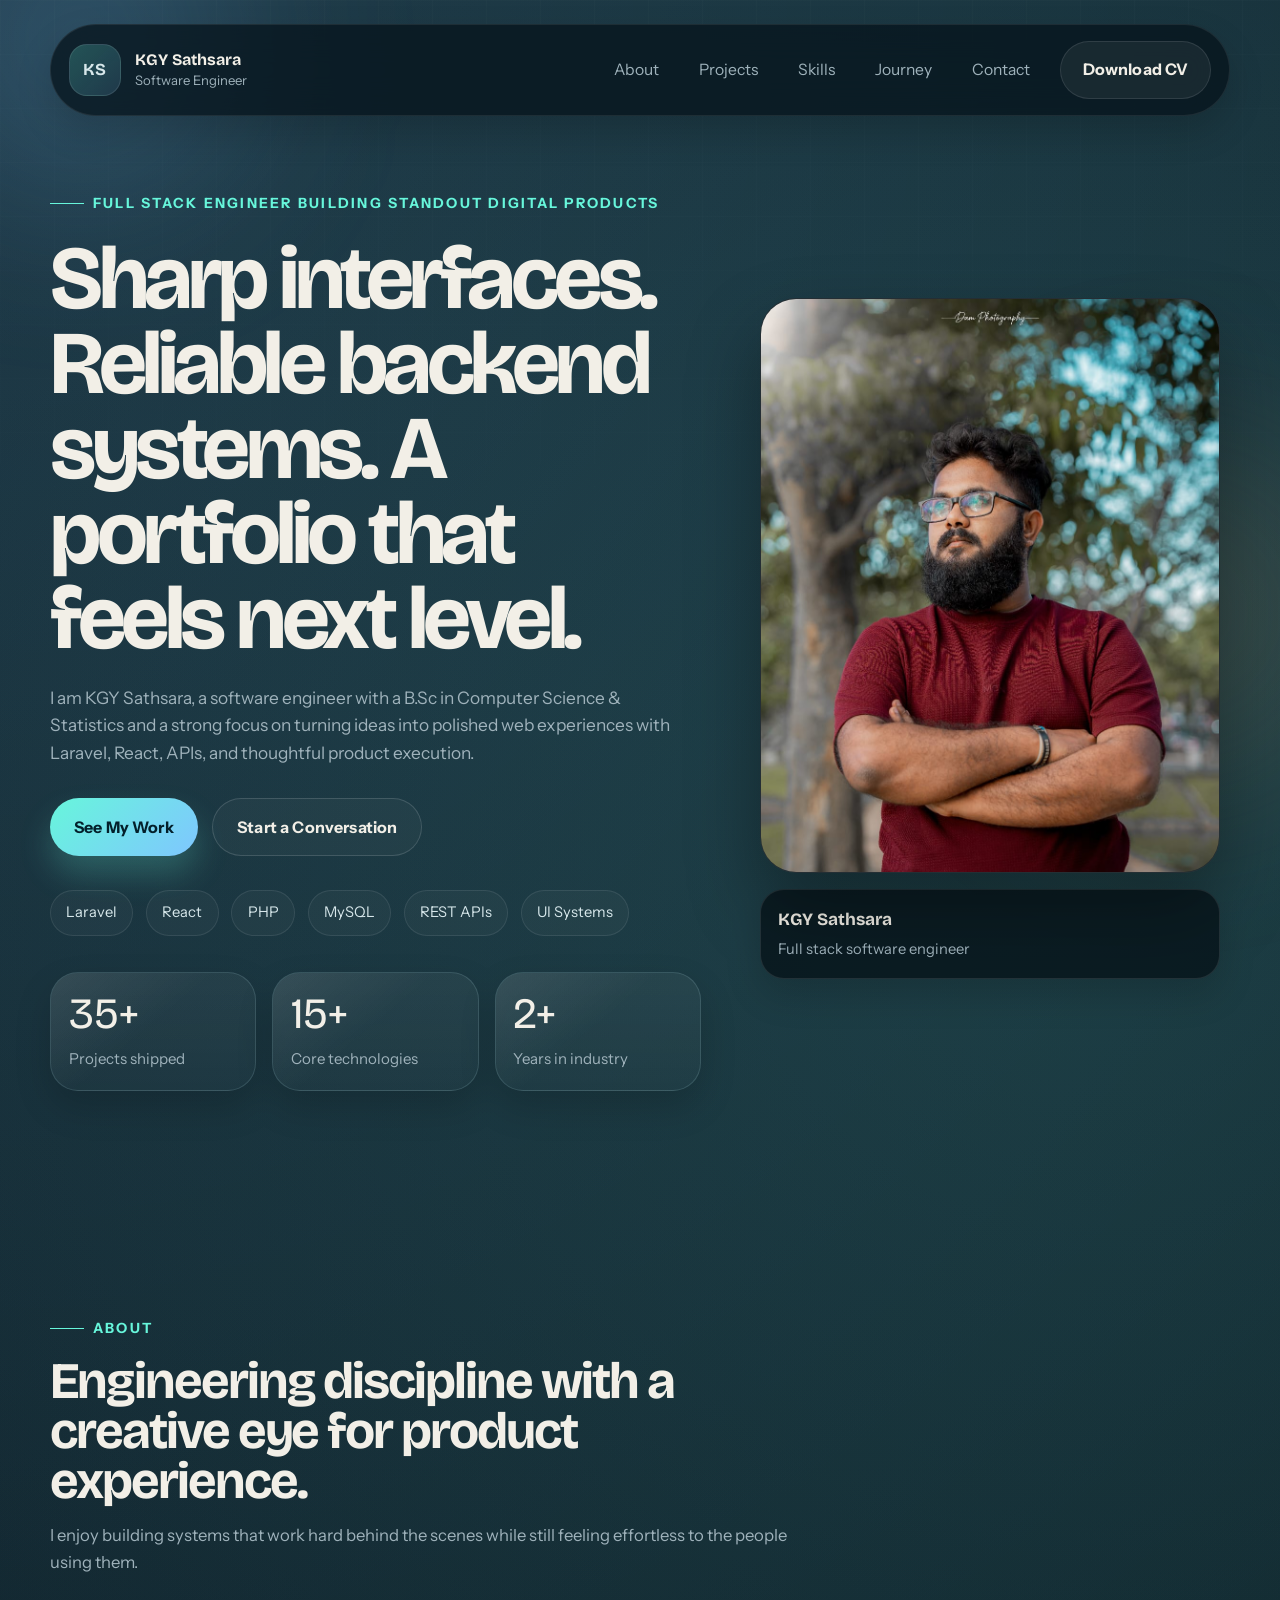
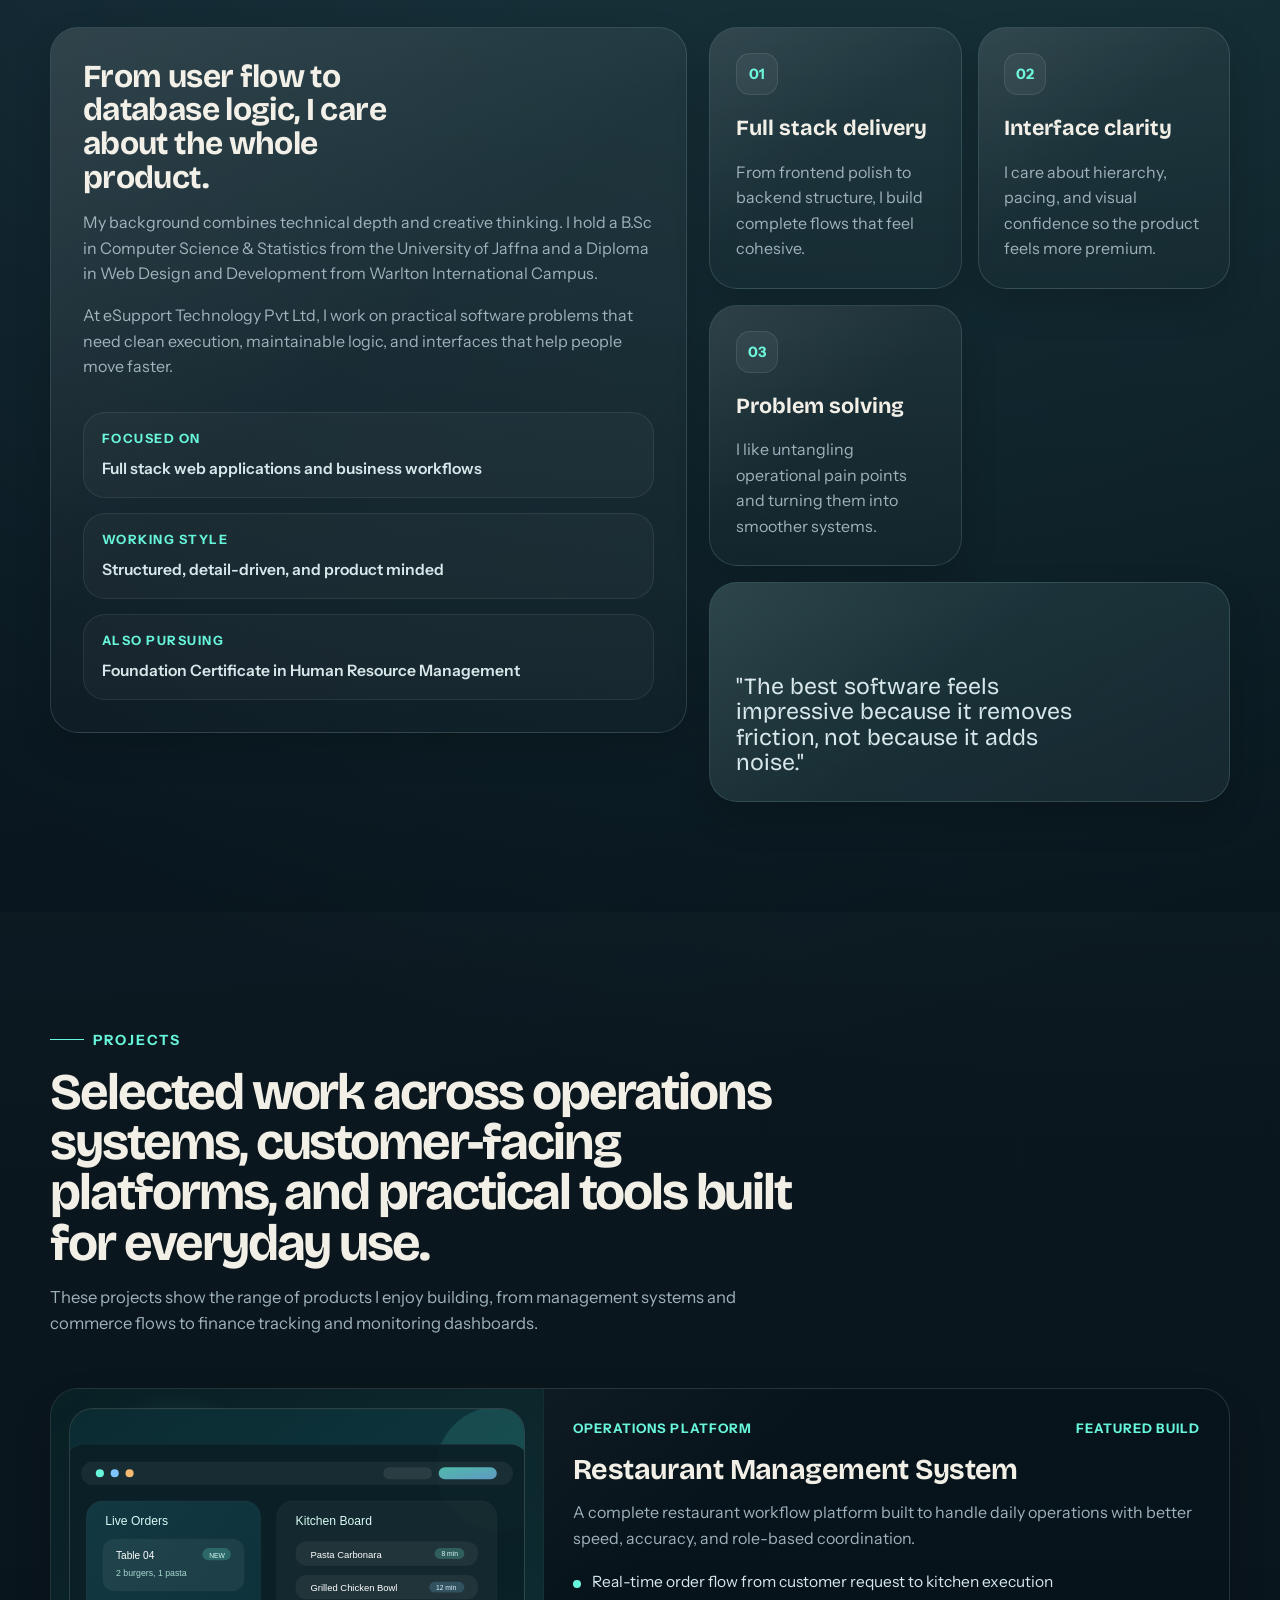
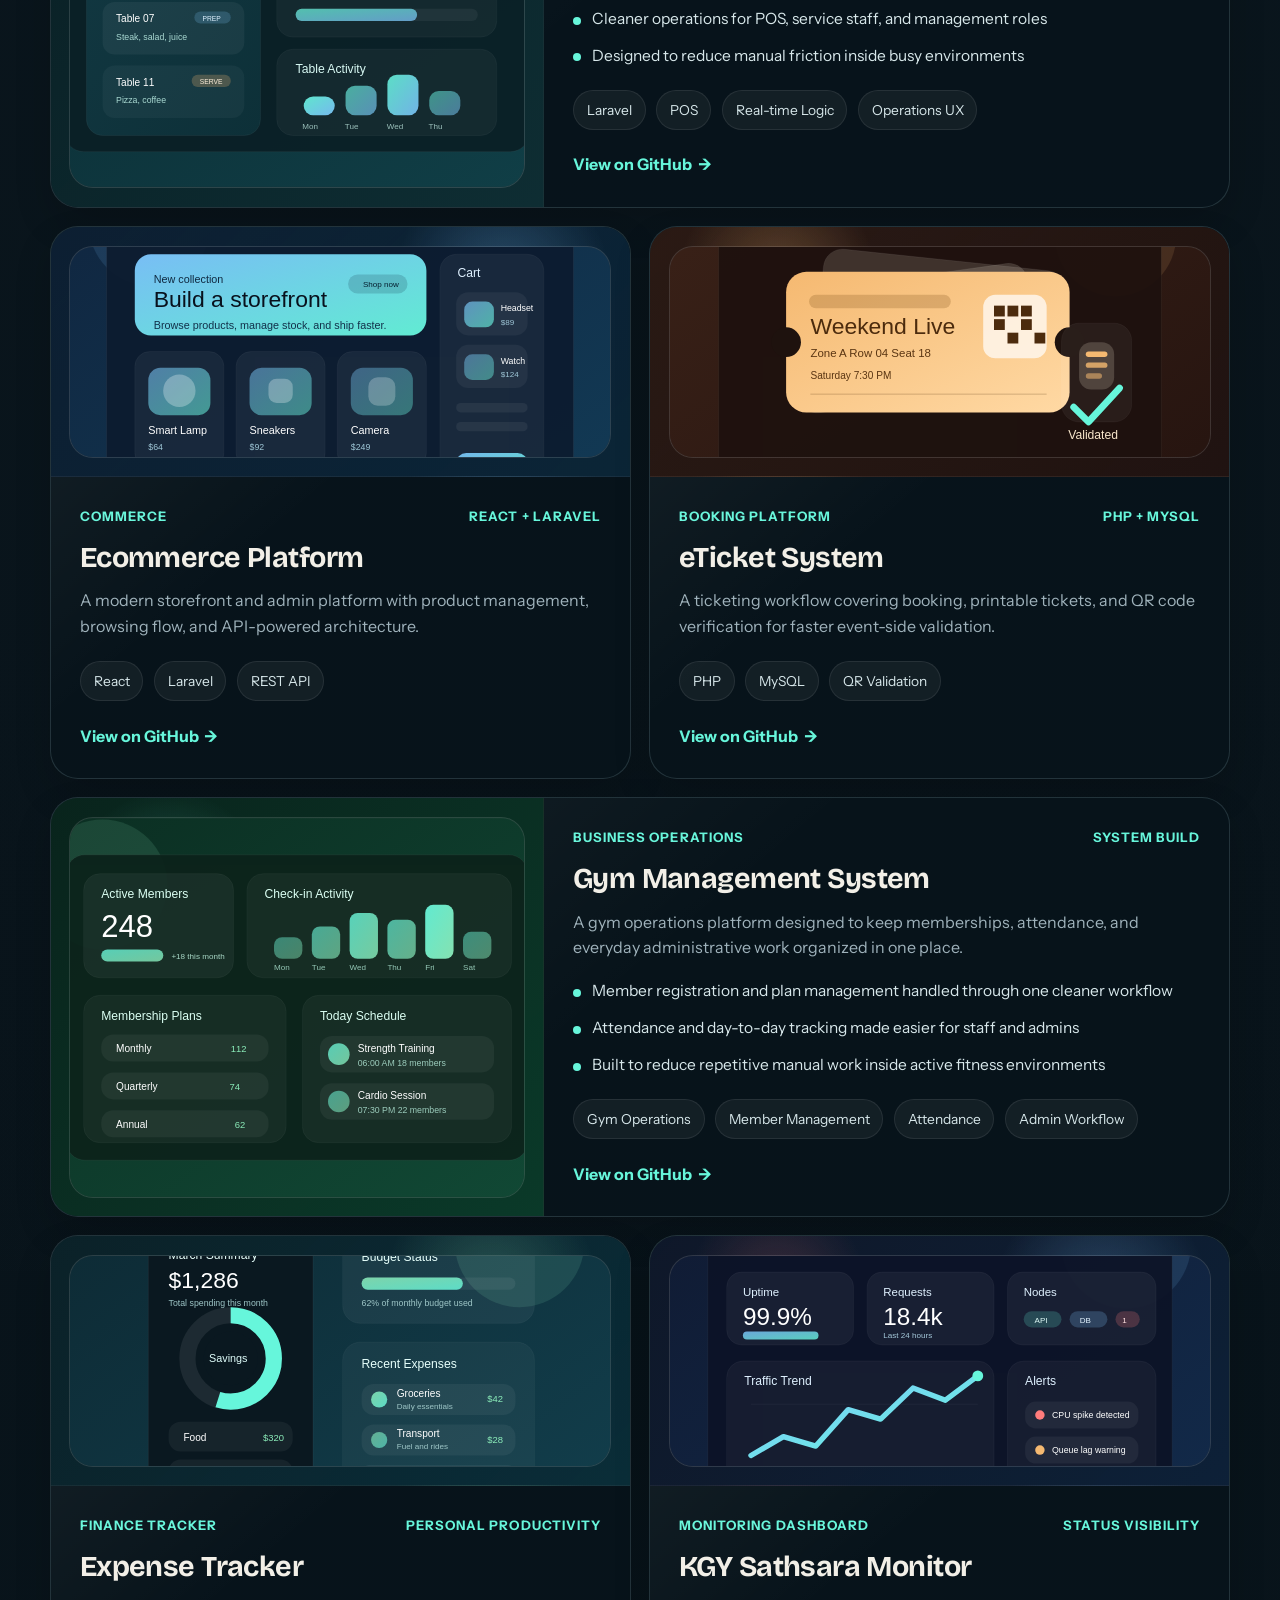
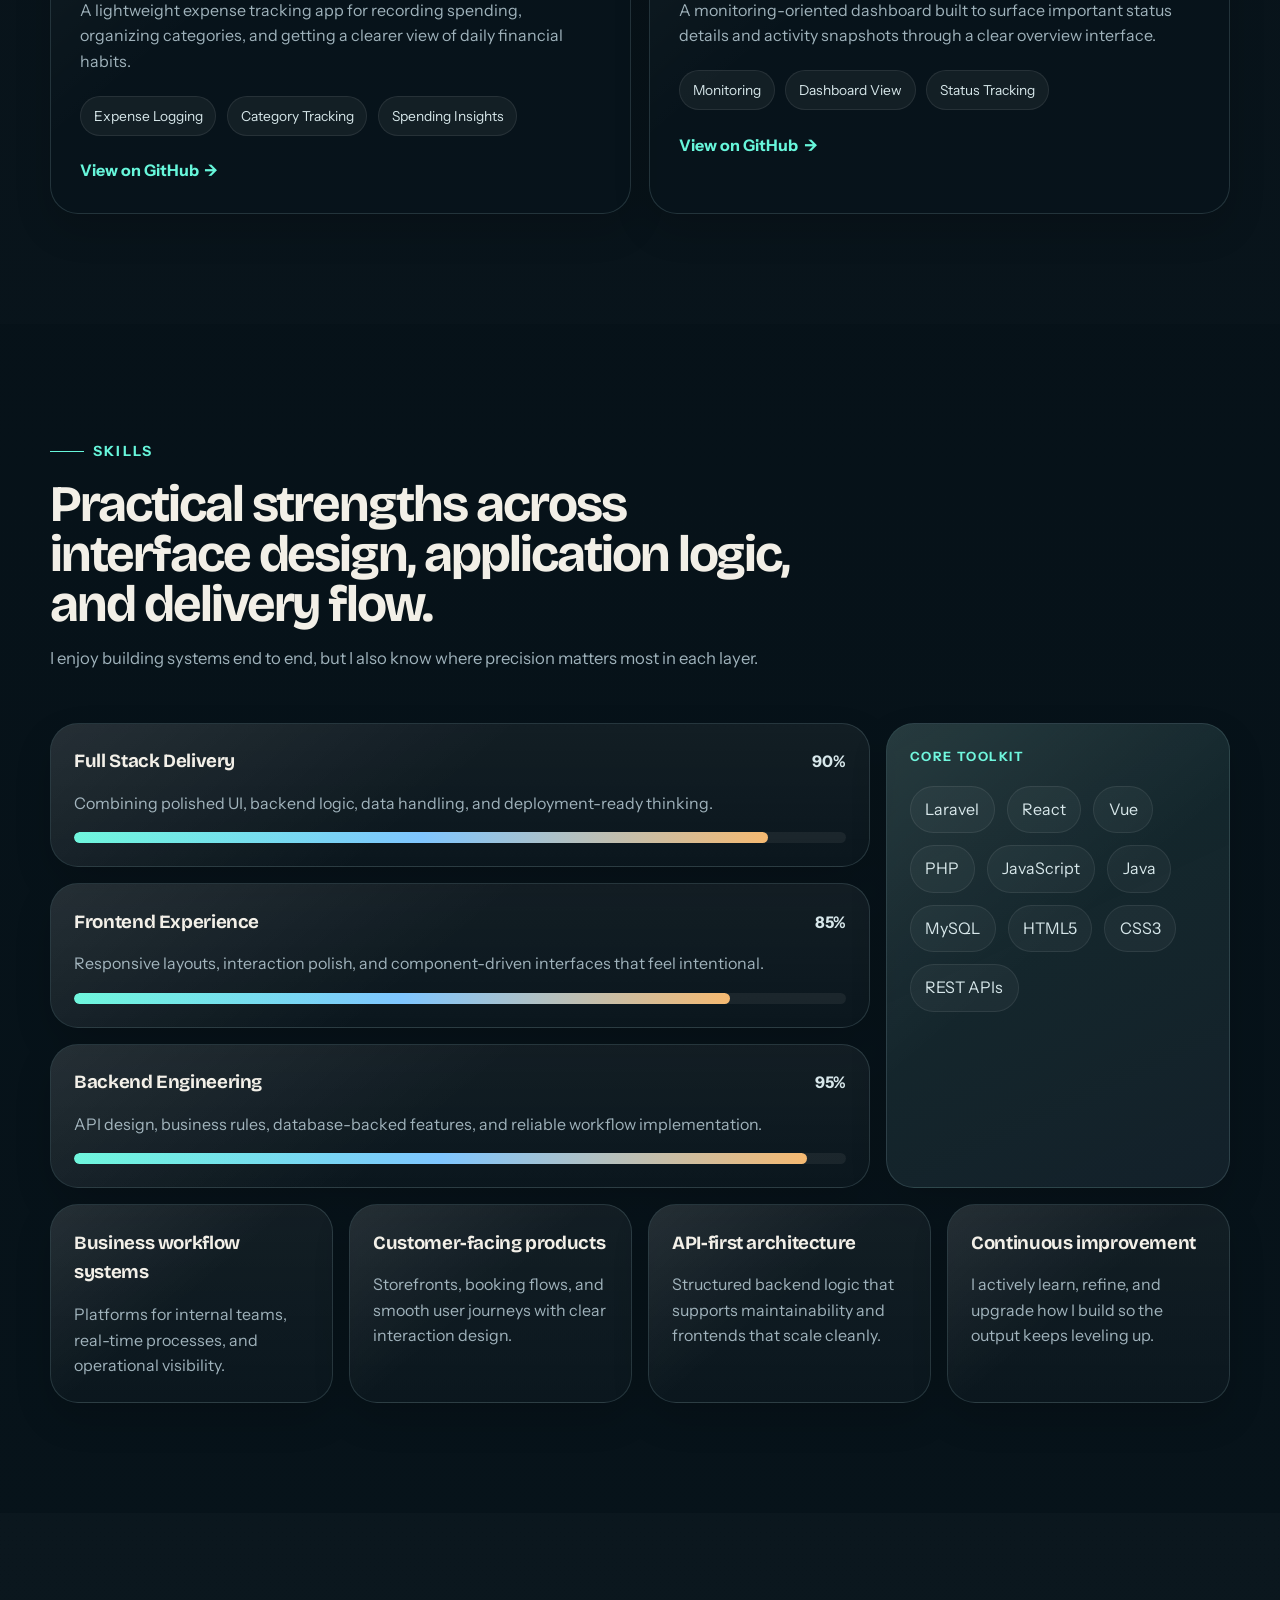
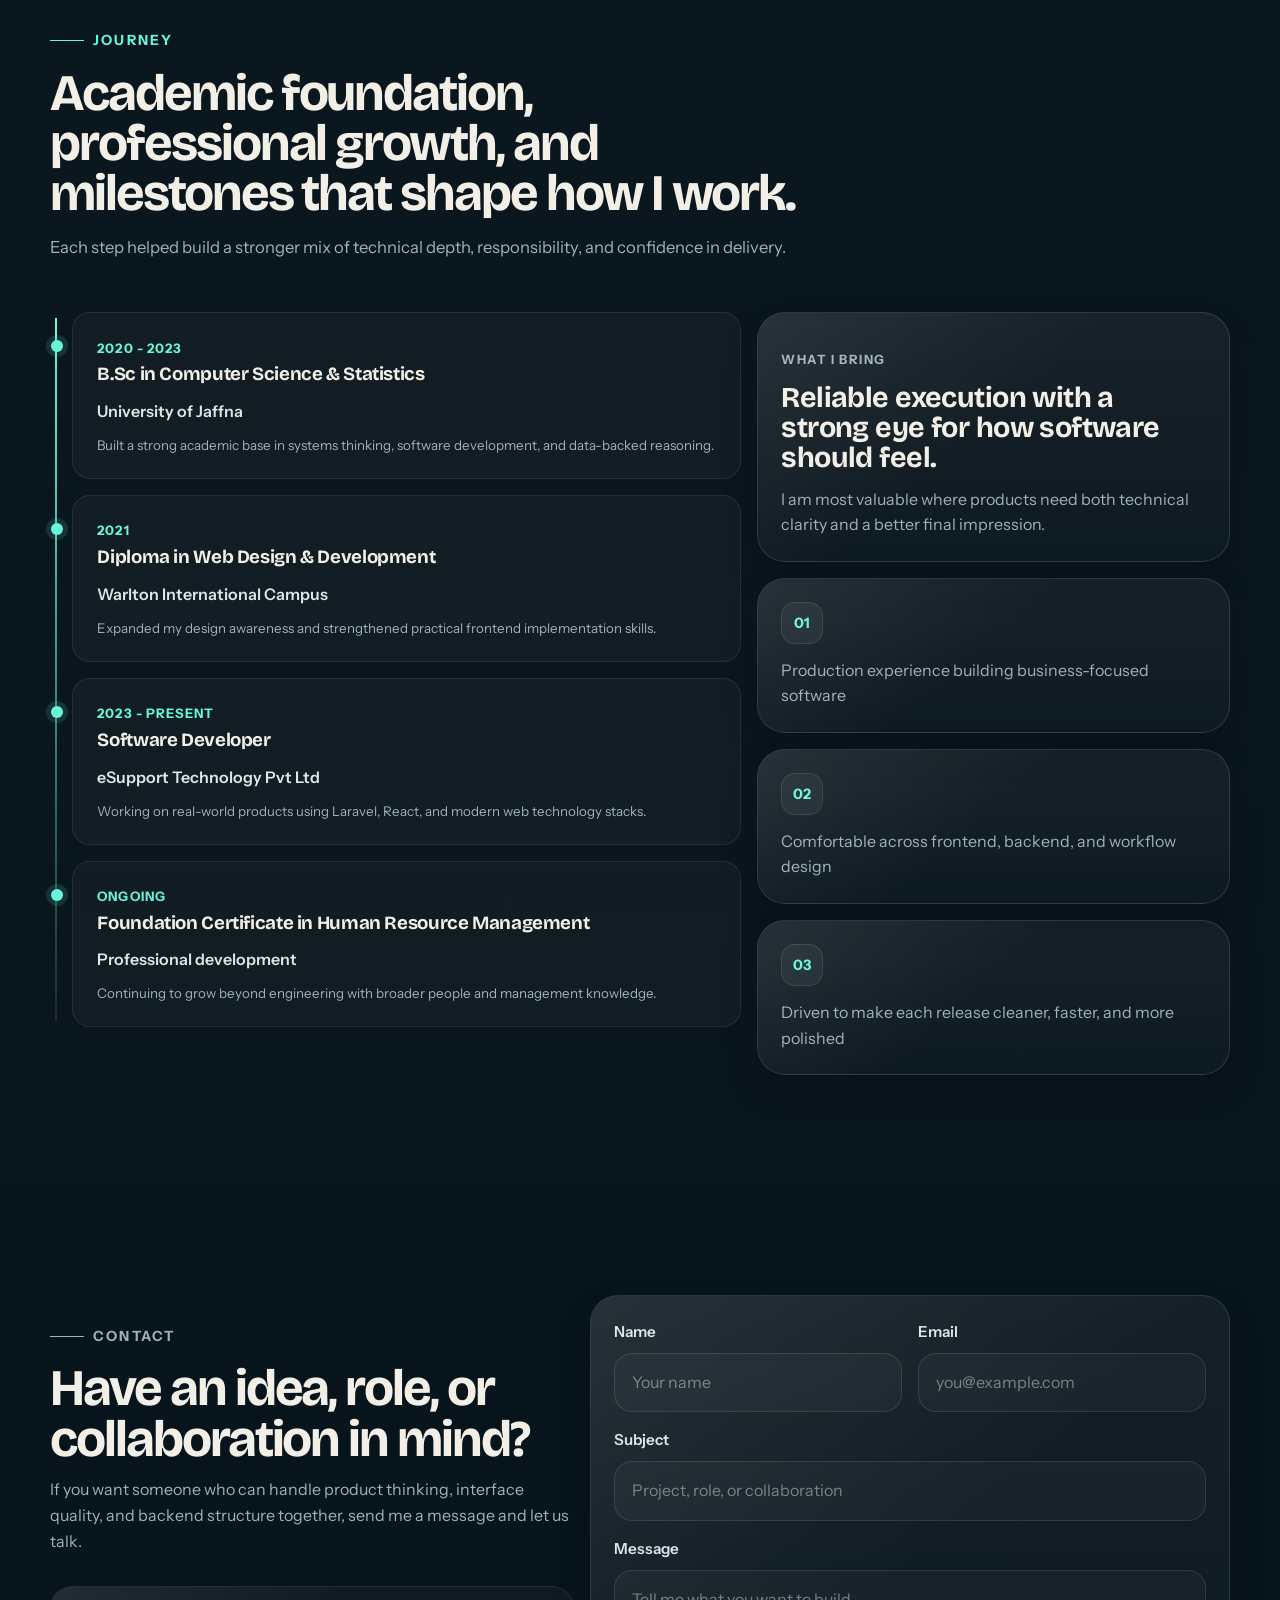
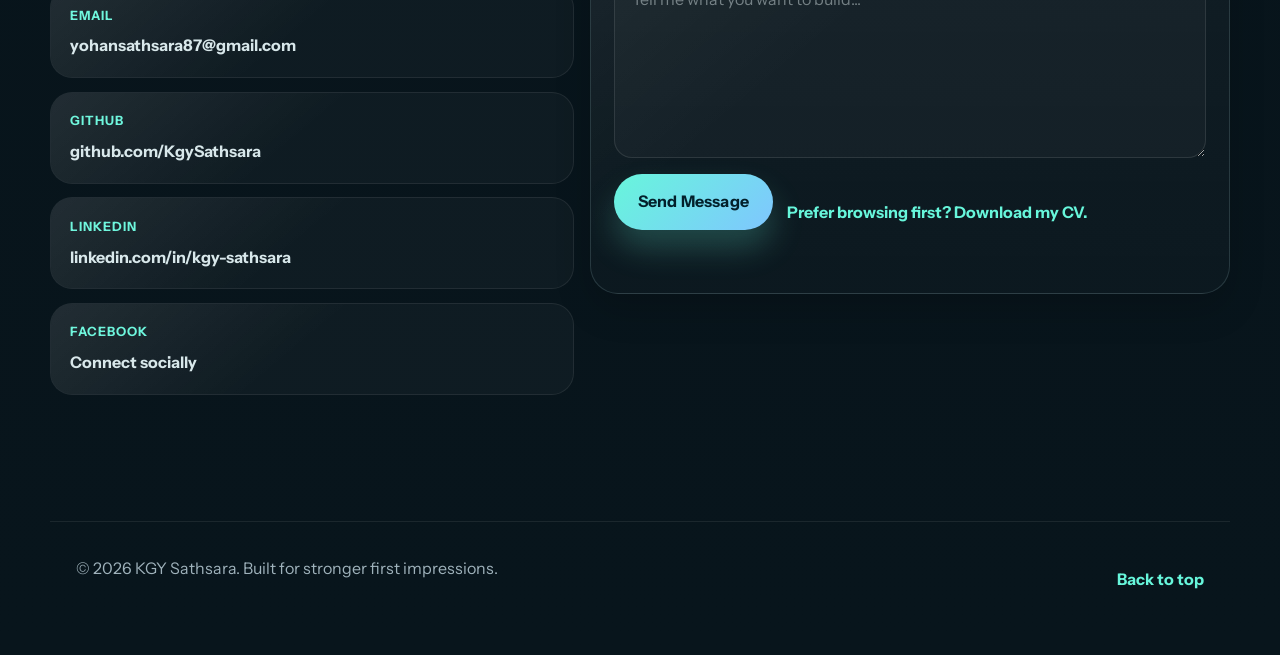
==== commit 56b09d38: "new update" ====
--- a/index.html
+++ b/index.html
@@ -68,7 +68,7 @@
 
                     <div class="hero-metrics">
                         <article class="metric-card">
-                            <span class="metric-number" data-count="10" data-suffix="+">0</span>
+                            <span class="metric-number" data-count="35" data-suffix="+">0</span>
                             <span class="metric-label">Projects shipped</span>
                         </article>
                         <article class="metric-card">
@@ -76,7 +76,7 @@
                             <span class="metric-label">Core technologies</span>
                         </article>
                         <article class="metric-card">
-                            <span class="metric-number" data-count="1" data-suffix="+">0</span>
+                            <span class="metric-number" data-count="2" data-suffix="+">0</span>
                             <span class="metric-label">Years in industry</span>
                         </article>
                     </div>
@@ -177,22 +177,23 @@
             <div class="container">
                 <div class="section-heading reveal">
                     <p class="eyebrow">Projects</p>
-                    <h2>Selected work built around real operations, customer journeys, and product usability.</h2>
-                    <p>These projects show the range of systems I enjoy building, from internal platforms to user-facing commerce and ticketing experiences.</p>
+                    <h2>Selected work across operations systems, customer-facing platforms, and practical tools built for everyday use.</h2>
+                    <p>These projects show the range of products I enjoy building, from management systems and commerce flows to finance tracking and monitoring dashboards.</p>
                 </div>
 
                 <div class="projects-grid">
                     <article class="project-card project-featured reveal">
                         <div class="project-visual project-visual-restaurant" aria-hidden="true">
-                            <div class="mock-window">
-                                <span class="mock-pill">Orders</span>
-                                <span class="mock-pill">Kitchen</span>
-                                <span class="mock-pill">Tables</span>
-                                <div class="mock-bars">
-                                    <span></span>
-                                    <span></span>
-                                    <span></span>
-                                </div>
+                            <div class="project-media">
+                                <img
+                                    src="images/projects/restaurant-management.svg"
+                                    alt=""
+                                    class="project-image"
+                                    width="800"
+                                    height="560"
+                                    loading="lazy"
+                                    decoding="async"
+                                >
                             </div>
                         </div>
 
@@ -224,11 +225,16 @@
 
                     <article class="project-card reveal">
                         <div class="project-visual project-visual-commerce" aria-hidden="true">
-                            <div class="mock-dashboard">
-                                <div></div>
-                                <div></div>
-                                <div></div>
-                                <div></div>
+                            <div class="project-media">
+                                <img
+                                    src="images/projects/ecommerce-platform.svg"
+                                    alt=""
+                                    class="project-image"
+                                    width="800"
+                                    height="560"
+                                    loading="lazy"
+                                    decoding="async"
+                                >
                             </div>
                         </div>
 
@@ -252,10 +258,16 @@
 
                     <article class="project-card reveal">
                         <div class="project-visual project-visual-ticket" aria-hidden="true">
-                            <div class="ticket-stack">
-                                <span></span>
-                                <span></span>
-                                <span></span>
+                            <div class="project-media">
+                                <img
+                                    src="images/projects/eticket-system.svg"
+                                    alt=""
+                                    class="project-image"
+                                    width="800"
+                                    height="560"
+                                    loading="lazy"
+                                    decoding="async"
+                                >
                             </div>
                         </div>
 
@@ -272,6 +284,113 @@
                                 <span>QR Validation</span>
                             </div>
                             <a href="https://github.com/KgySathsara/eTicket_system" target="_blank" rel="noreferrer" class="project-link">
+                                View on GitHub <span aria-hidden="true">&rarr;</span>
+                            </a>
+                        </div>
+                    </article>
+
+                    <article class="project-card project-featured reveal">
+                        <div class="project-visual project-visual-gym" aria-hidden="true">
+                            <div class="project-media">
+                                <img
+                                    src="images/projects/gym-management.svg"
+                                    alt=""
+                                    class="project-image"
+                                    width="800"
+                                    height="560"
+                                    loading="lazy"
+                                    decoding="async"
+                                >
+                            </div>
+                        </div>
+
+                        <div class="project-body">
+                            <div class="project-topline">
+                                <span>Business Operations</span>
+                                <span>System Build</span>
+                            </div>
+                            <h3>Gym Management System</h3>
+                            <p>
+                                A gym operations platform designed to keep memberships, attendance, and everyday administrative work organized in one place.
+                            </p>
+                            <ul class="project-points">
+                                <li>Member registration and plan management handled through one cleaner workflow</li>
+                                <li>Attendance and day-to-day tracking made easier for staff and admins</li>
+                                <li>Built to reduce repetitive manual work inside active fitness environments</li>
+                            </ul>
+                            <div class="tag-row">
+                                <span>Gym Operations</span>
+                                <span>Member Management</span>
+                                <span>Attendance</span>
+                                <span>Admin Workflow</span>
+                            </div>
+                            <a href="https://github.com/KgySathsara/gym_system" target="_blank" rel="noreferrer" class="project-link">
+                                View on GitHub <span aria-hidden="true">&rarr;</span>
+                            </a>
+                        </div>
+                    </article>
+
+                    <article class="project-card reveal">
+                        <div class="project-visual project-visual-expense" aria-hidden="true">
+                            <div class="project-media">
+                                <img
+                                    src="images/projects/expense-tracker.svg"
+                                    alt=""
+                                    class="project-image"
+                                    width="800"
+                                    height="560"
+                                    loading="lazy"
+                                    decoding="async"
+                                >
+                            </div>
+                        </div>
+
+                        <div class="project-body">
+                            <div class="project-topline">
+                                <span>Finance Tracker</span>
+                                <span>Personal Productivity</span>
+                            </div>
+                            <h3>Expense Tracker</h3>
+                            <p>A lightweight expense tracking app for recording spending, organizing categories, and getting a clearer view of daily financial habits.</p>
+                            <div class="tag-row">
+                                <span>Expense Logging</span>
+                                <span>Category Tracking</span>
+                                <span>Spending Insights</span>
+                            </div>
+                            <a href="https://github.com/KgySathsara/expense-tracker" target="_blank" rel="noreferrer" class="project-link">
+                                View on GitHub <span aria-hidden="true">&rarr;</span>
+                            </a>
+                        </div>
+                    </article>
+
+                    <article class="project-card reveal">
+                        <div class="project-visual project-visual-monitor" aria-hidden="true">
+                            <div class="project-media">
+                                <img
+                                    src="images/projects/kgy-monitor.svg"
+                                    alt=""
+                                    class="project-image"
+                                    width="800"
+                                    height="560"
+                                    loading="lazy"
+                                    decoding="async"
+                                >
+                            </div>
+                        </div>
+
+                        <div class="project-body">
+                            <div class="project-topline">
+                                <span>Monitoring Dashboard</span>
+                                <span>Status Visibility</span>
+                            </div>
+                            <h3>KGY Sathsara Monitor</h3>
+                            <p>A monitoring-oriented dashboard built to surface important status details and activity snapshots through a clear overview interface.</p>
+                            <div class="tag-row">
+                                <span>Monitoring</span>
+                                <span>Dashboard View</span>
+                                <span>Status Tracking</span>
+                            </div>
+                            <a href="https://github.com/KgySathsara/kgy-sathsara-monitor" target="_blank" rel="noreferrer" class="project-link">
                                 View on GitHub <span aria-hidden="true">&rarr;</span>
                             </a>
                         </div>
--- a/styles.css
+++ b/styles.css
@@ -685,6 +685,7 @@
 .project-visual {
     position: relative;
     min-height: 250px;
+    overflow: hidden;
     border-bottom: 1px solid rgba(255, 255, 255, 0.06);
     background: radial-gradient(circle at top right, rgba(255, 255, 255, 0.1), transparent 42%);
 }
@@ -711,6 +712,42 @@
     background:
         radial-gradient(circle at 22% 20%, rgba(245, 185, 113, 0.26), transparent 20%),
         linear-gradient(135deg, rgba(43, 25, 19, 0.94), rgba(35, 19, 16, 0.88));
+}
+
+.project-visual-gym {
+    background:
+        radial-gradient(circle at 24% 22%, rgba(103, 246, 219, 0.2), transparent 20%),
+        linear-gradient(135deg, rgba(8, 36, 27, 0.96), rgba(11, 61, 42, 0.92));
+}
+
+.project-visual-expense {
+    background:
+        radial-gradient(circle at 76% 20%, rgba(140, 237, 186, 0.22), transparent 22%),
+        linear-gradient(135deg, rgba(10, 33, 40, 0.98), rgba(10, 48, 60, 0.9));
+}
+
+.project-visual-monitor {
+    background:
+        radial-gradient(circle at 22% 20%, rgba(255, 124, 124, 0.18), transparent 18%),
+        radial-gradient(circle at 78% 24%, rgba(127, 198, 255, 0.24), transparent 22%),
+        linear-gradient(135deg, rgba(14, 23, 41, 0.98), rgba(14, 34, 58, 0.92));
+}
+
+.project-media {
+    position: absolute;
+    inset: 1.15rem;
+    overflow: hidden;
+    border: 1px solid rgba(255, 255, 255, 0.1);
+    border-radius: 24px;
+    background: rgba(255, 255, 255, 0.04);
+    box-shadow: inset 0 1px 0 rgba(255, 255, 255, 0.06);
+}
+
+.project-image {
+    display: block;
+    width: 100%;
+    height: 100%;
+    object-fit: cover;
 }
 
 .mock-window,
